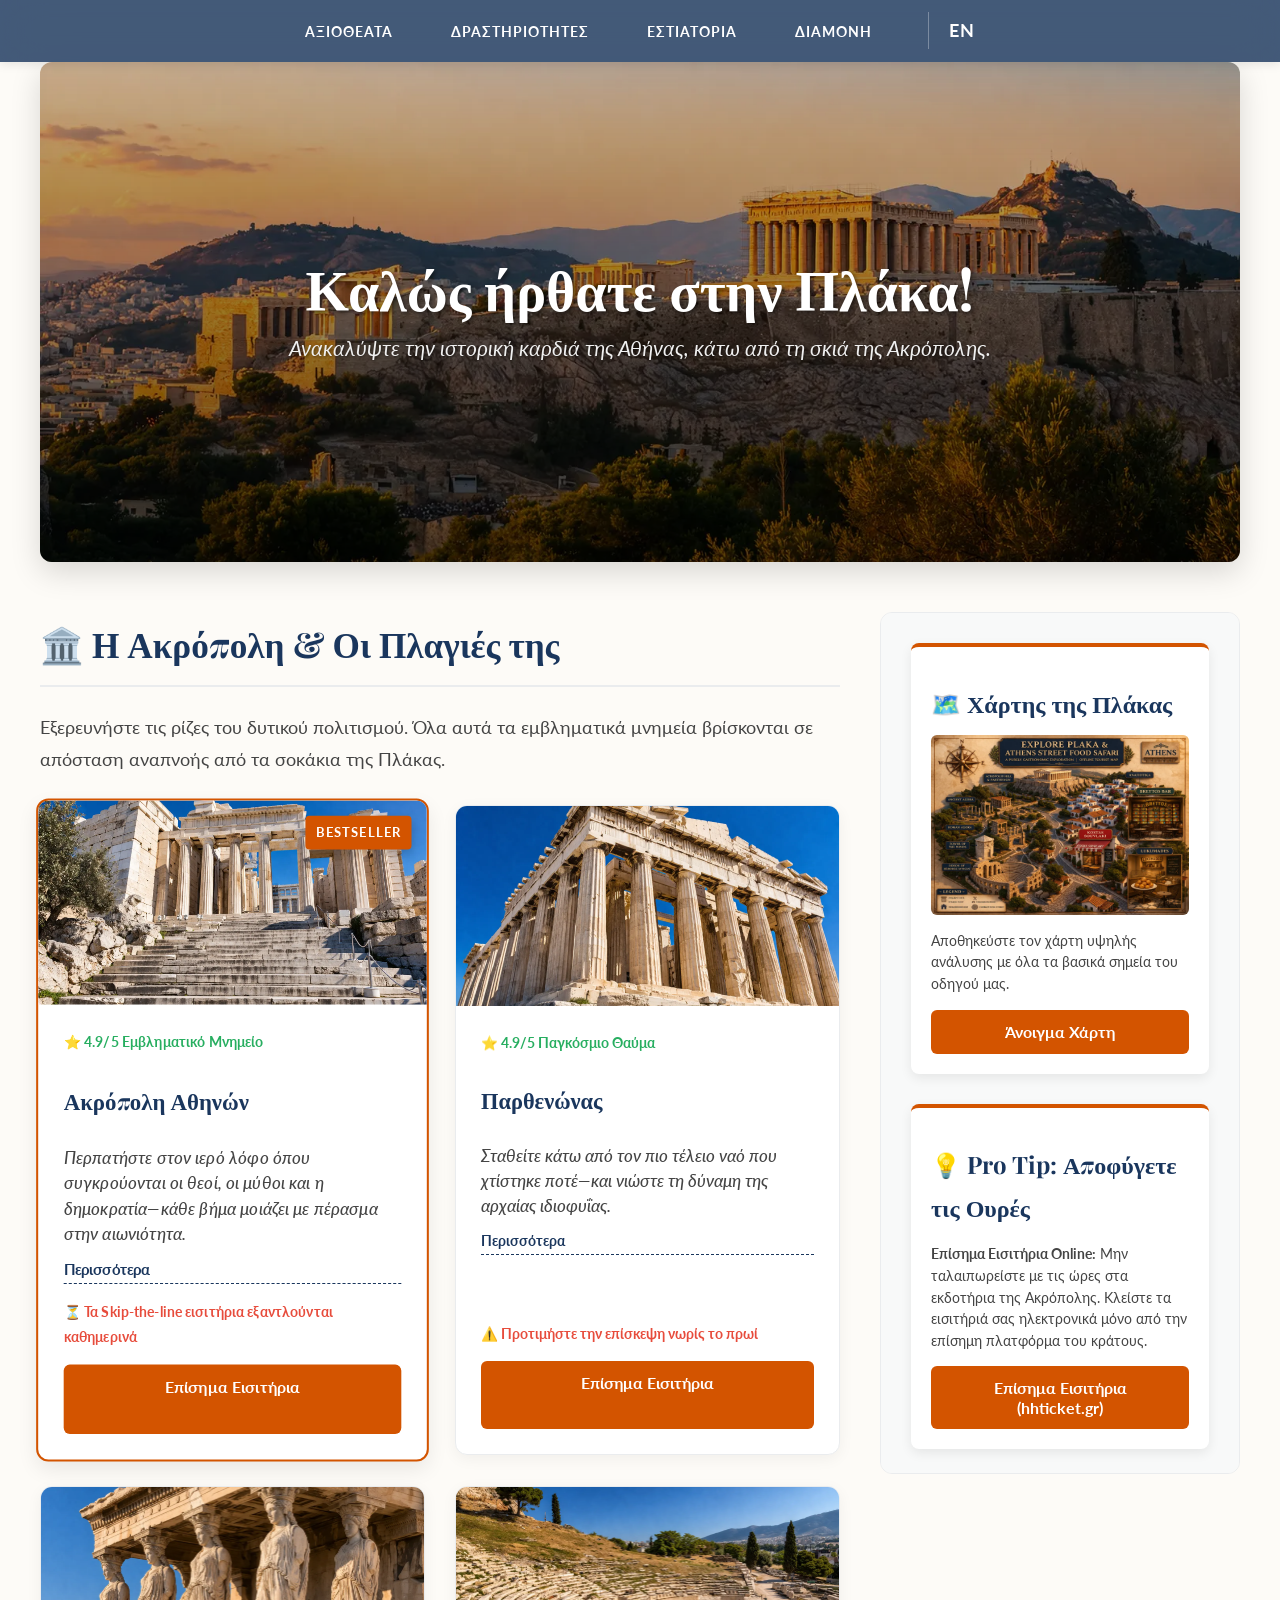
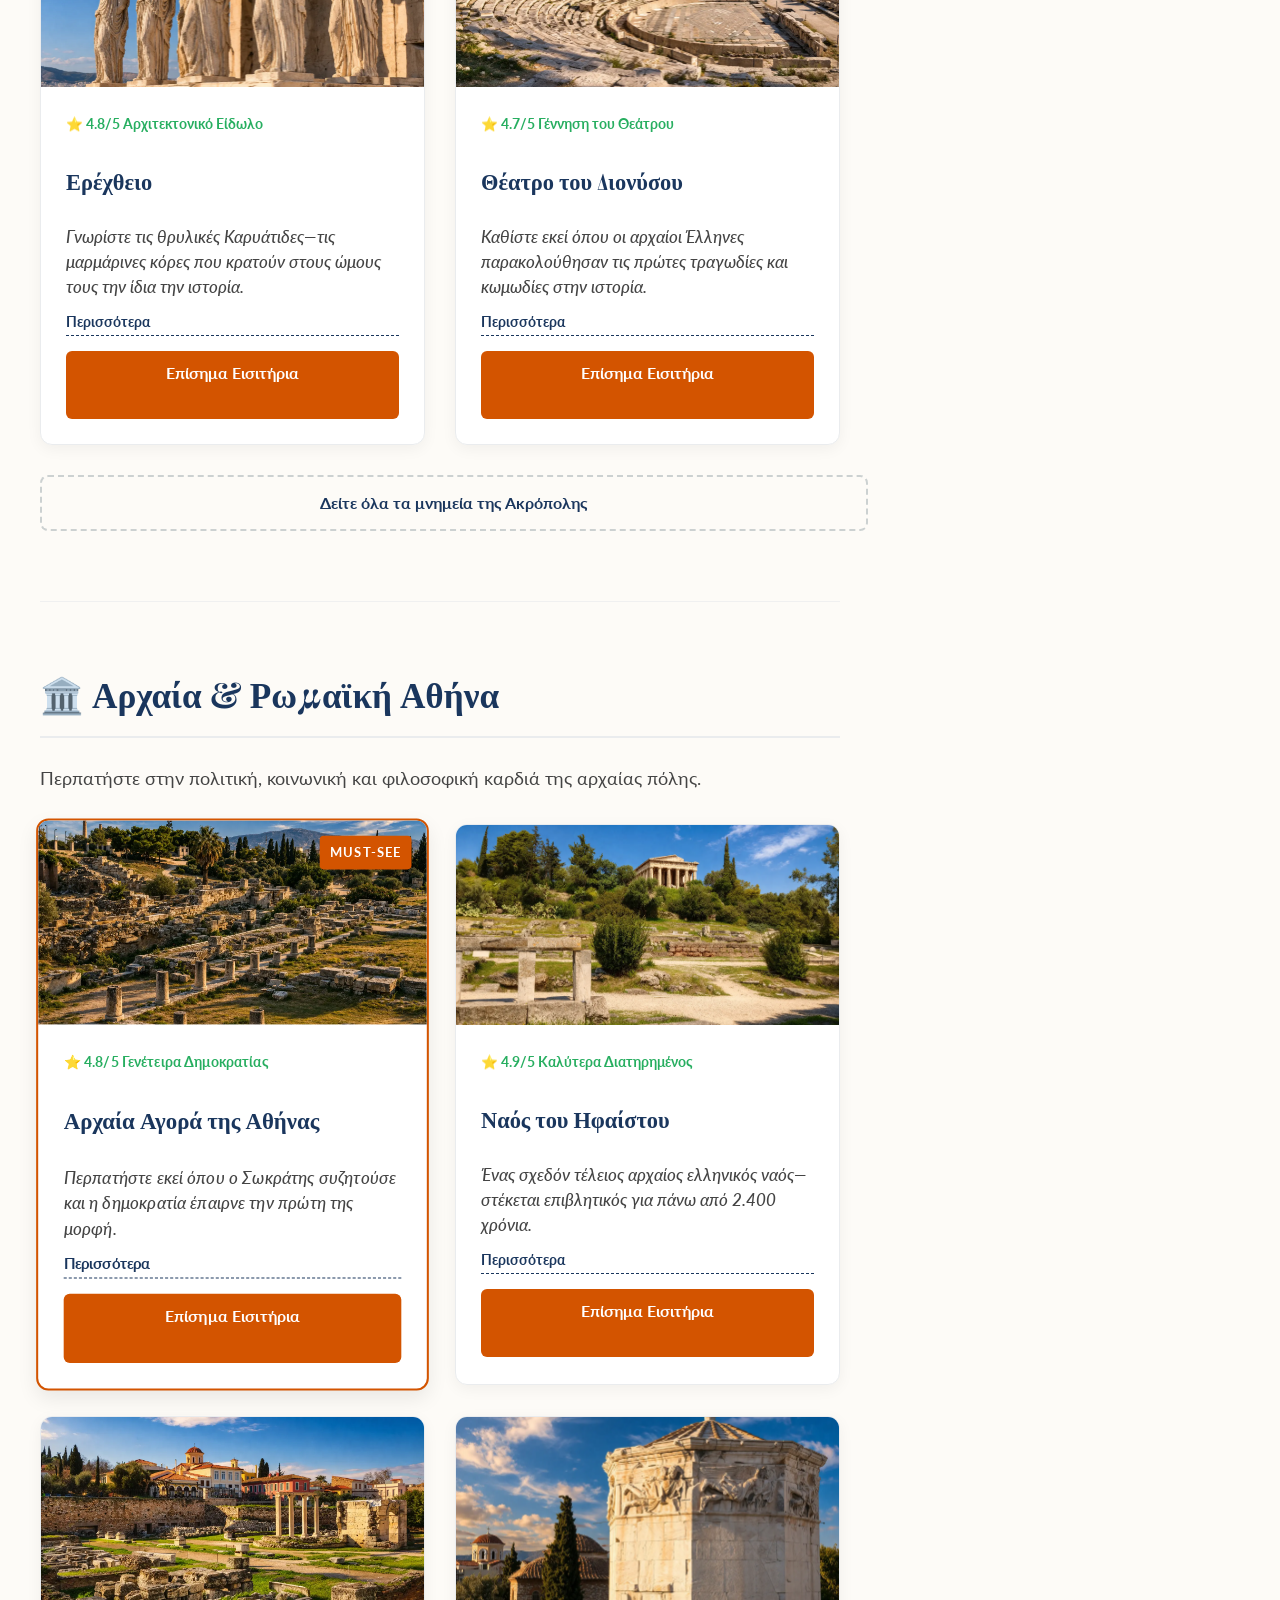
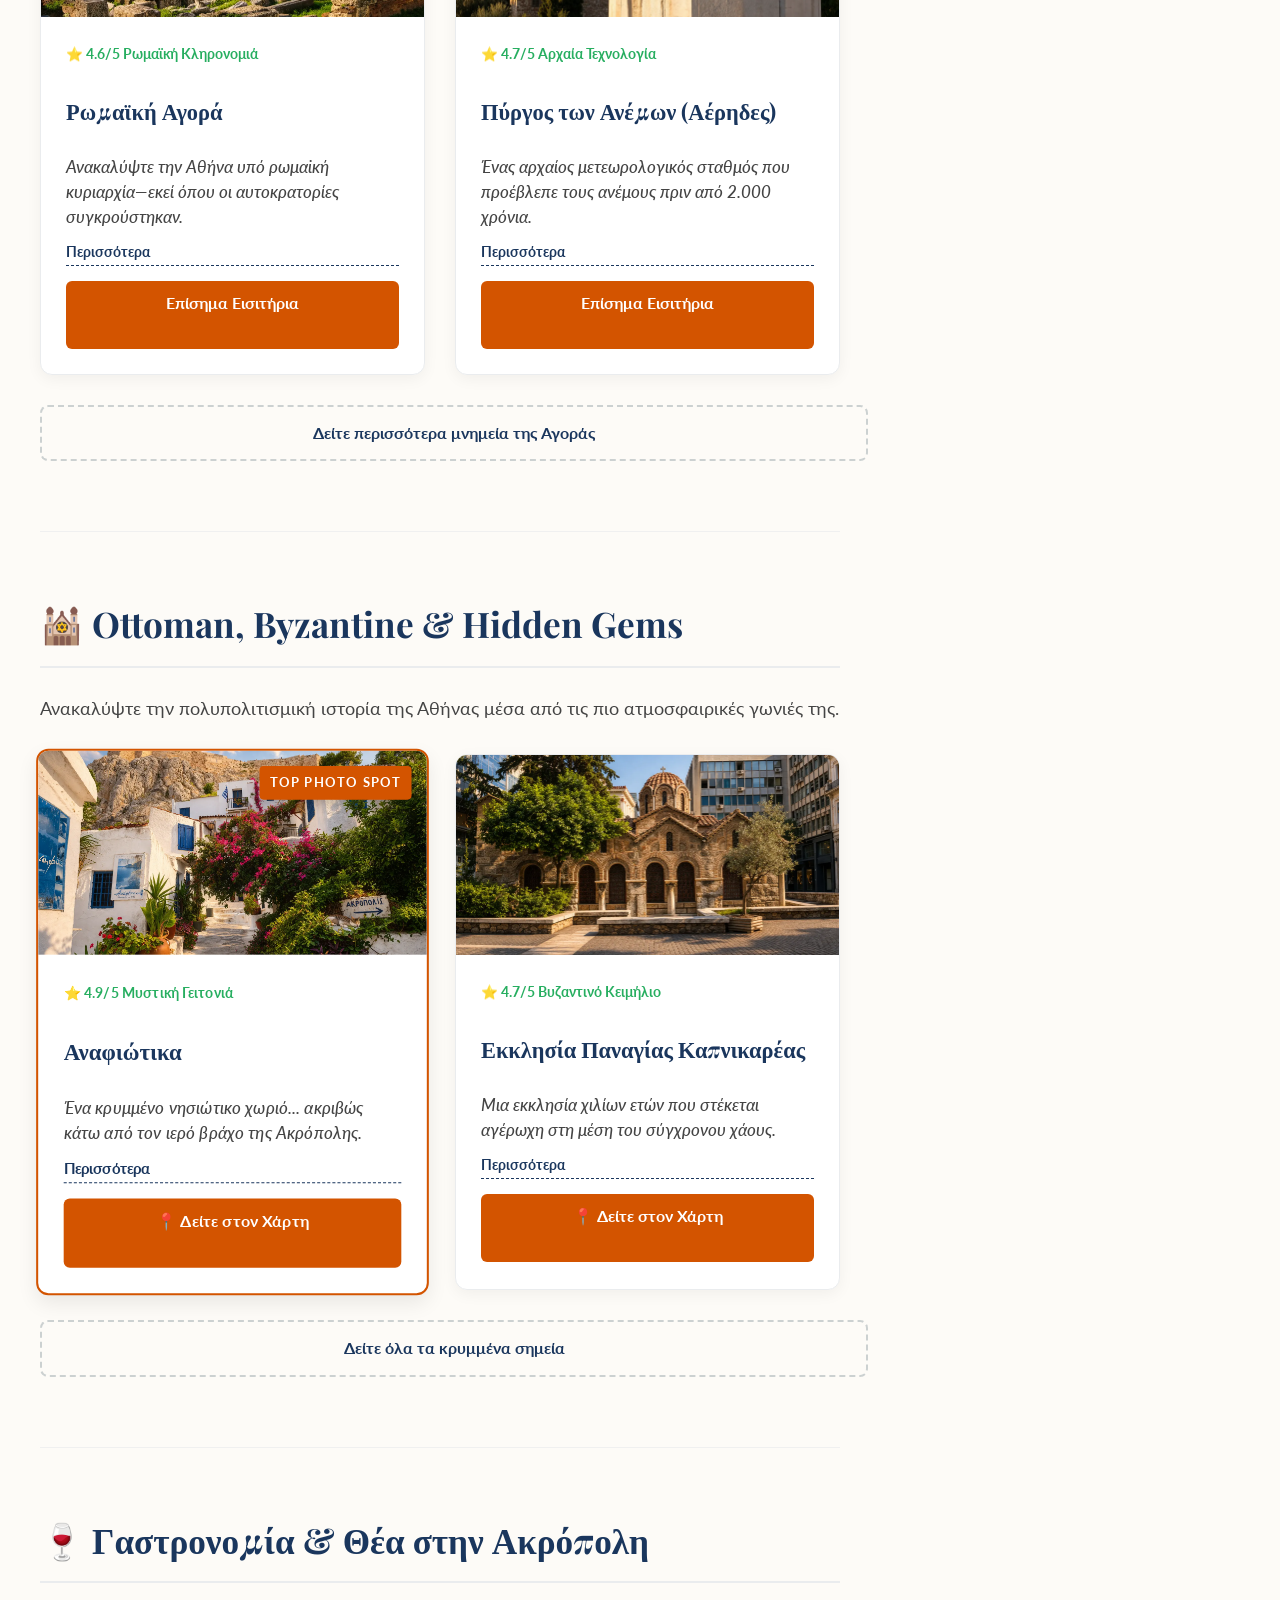
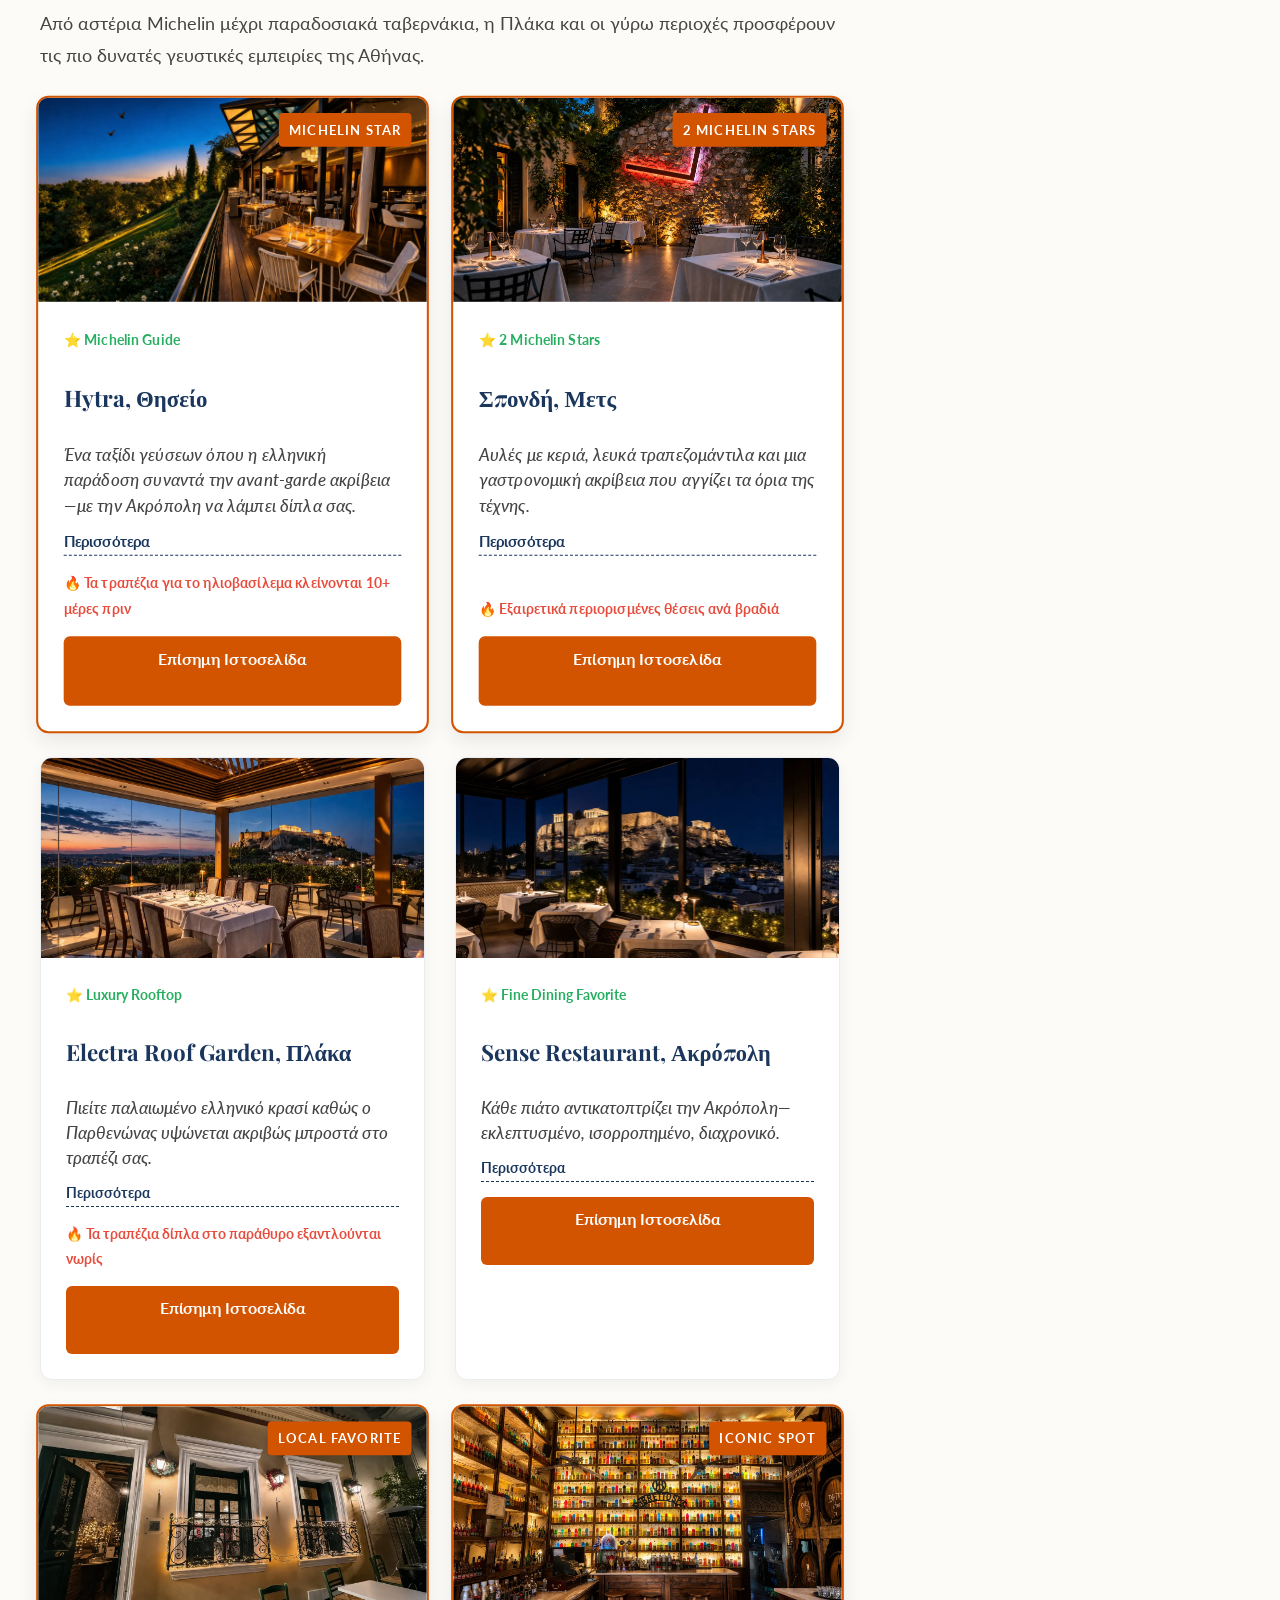
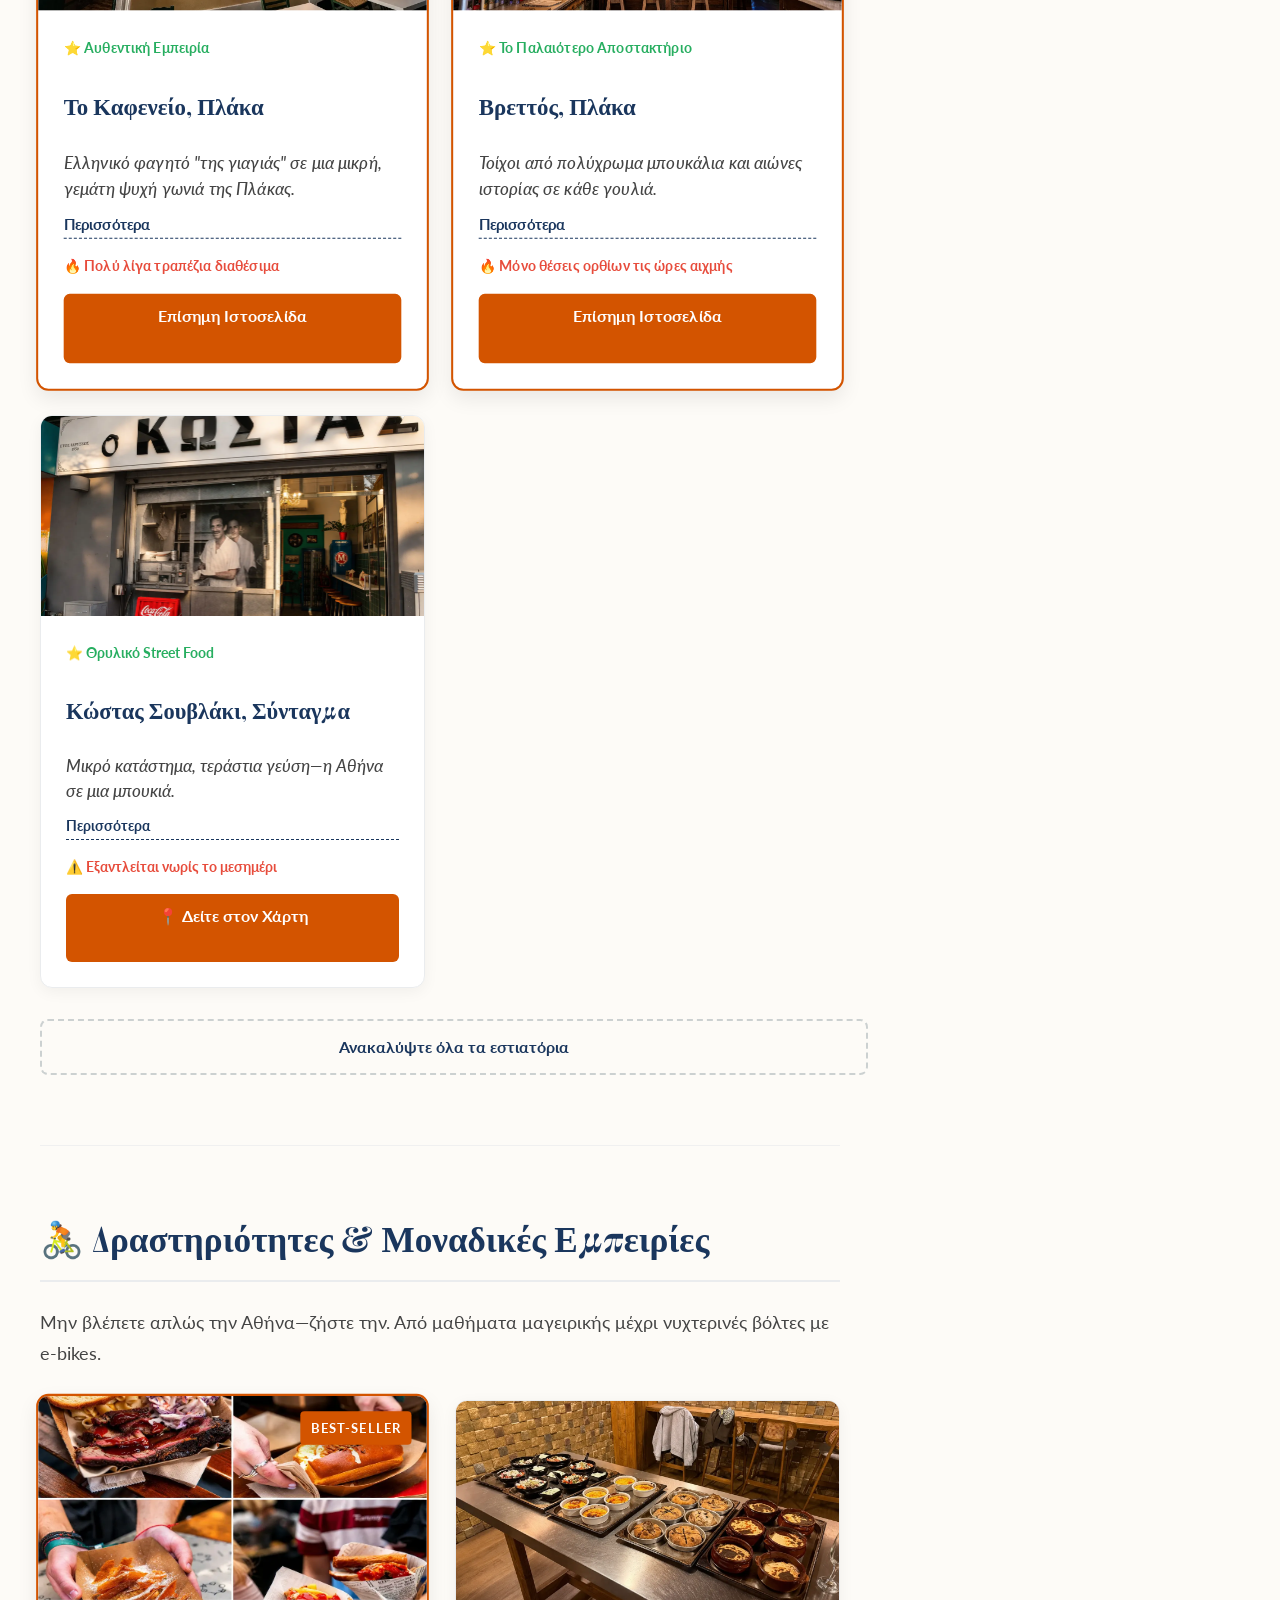
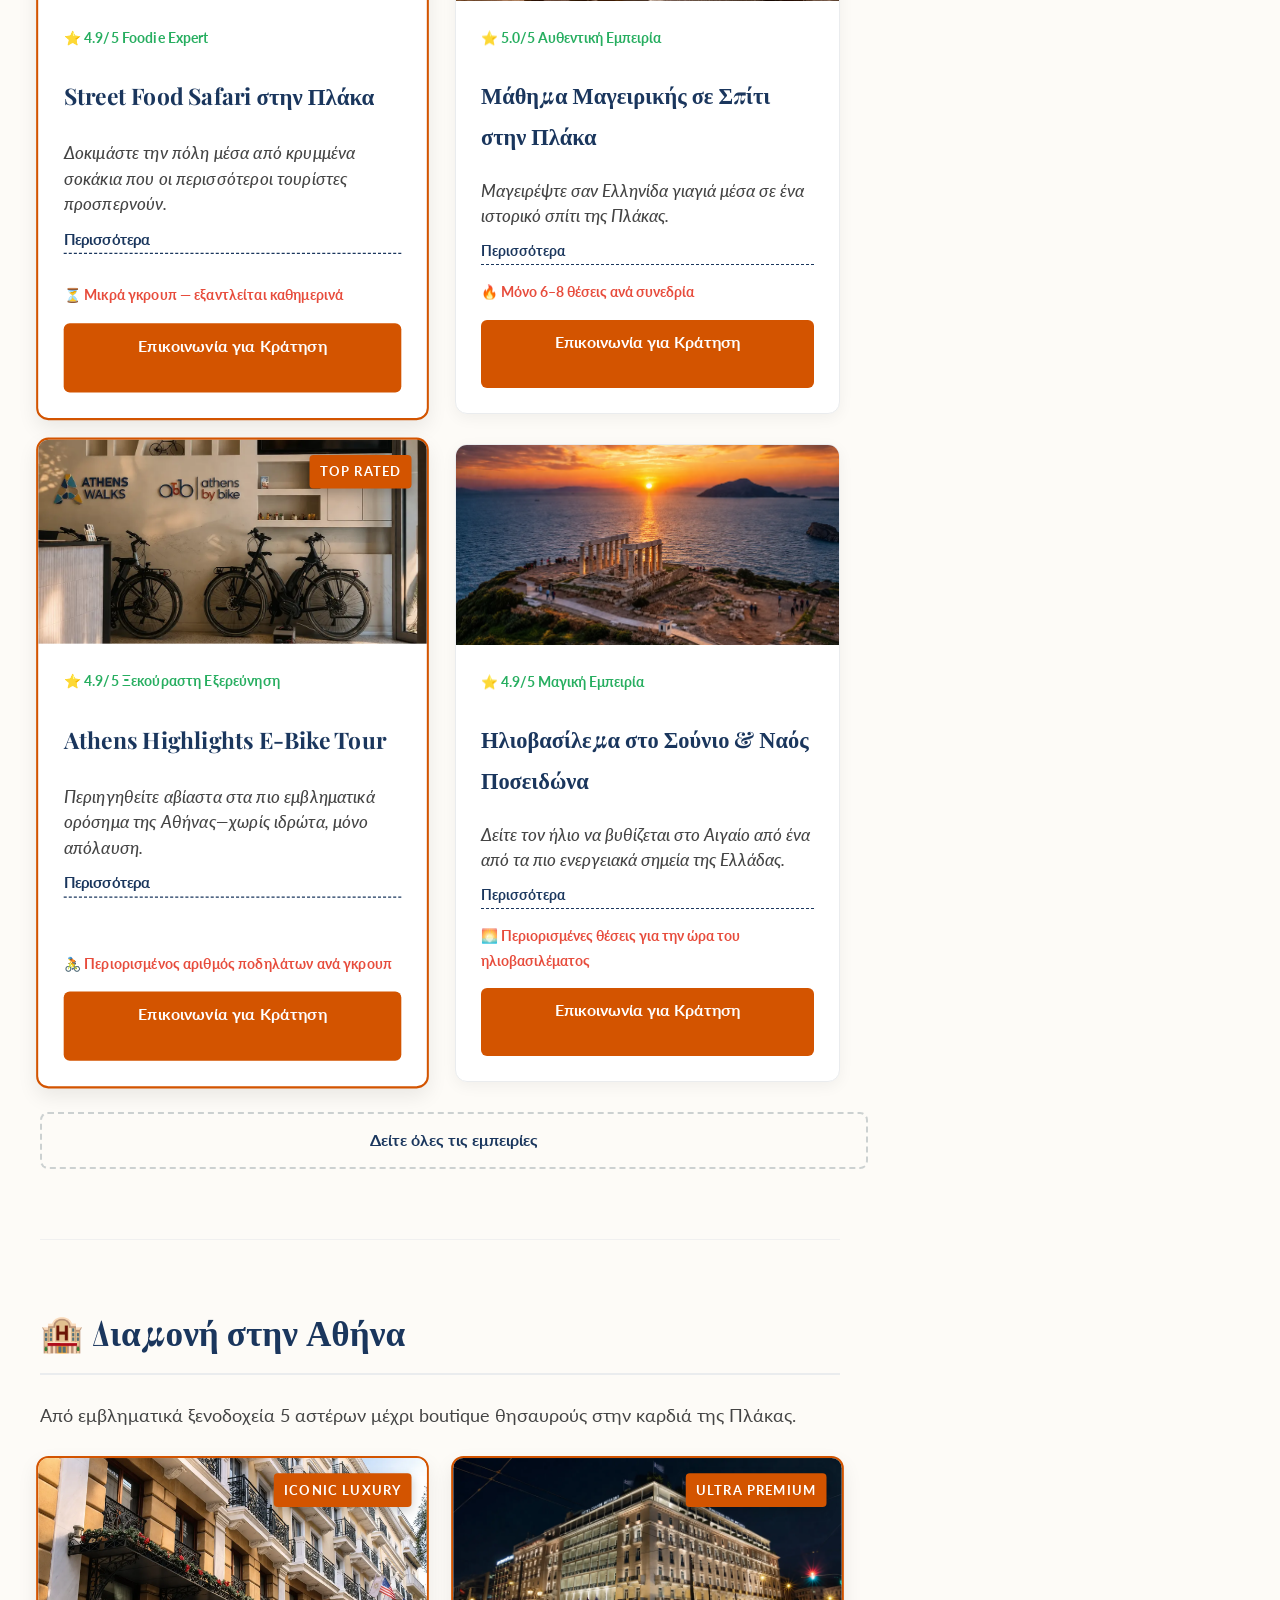
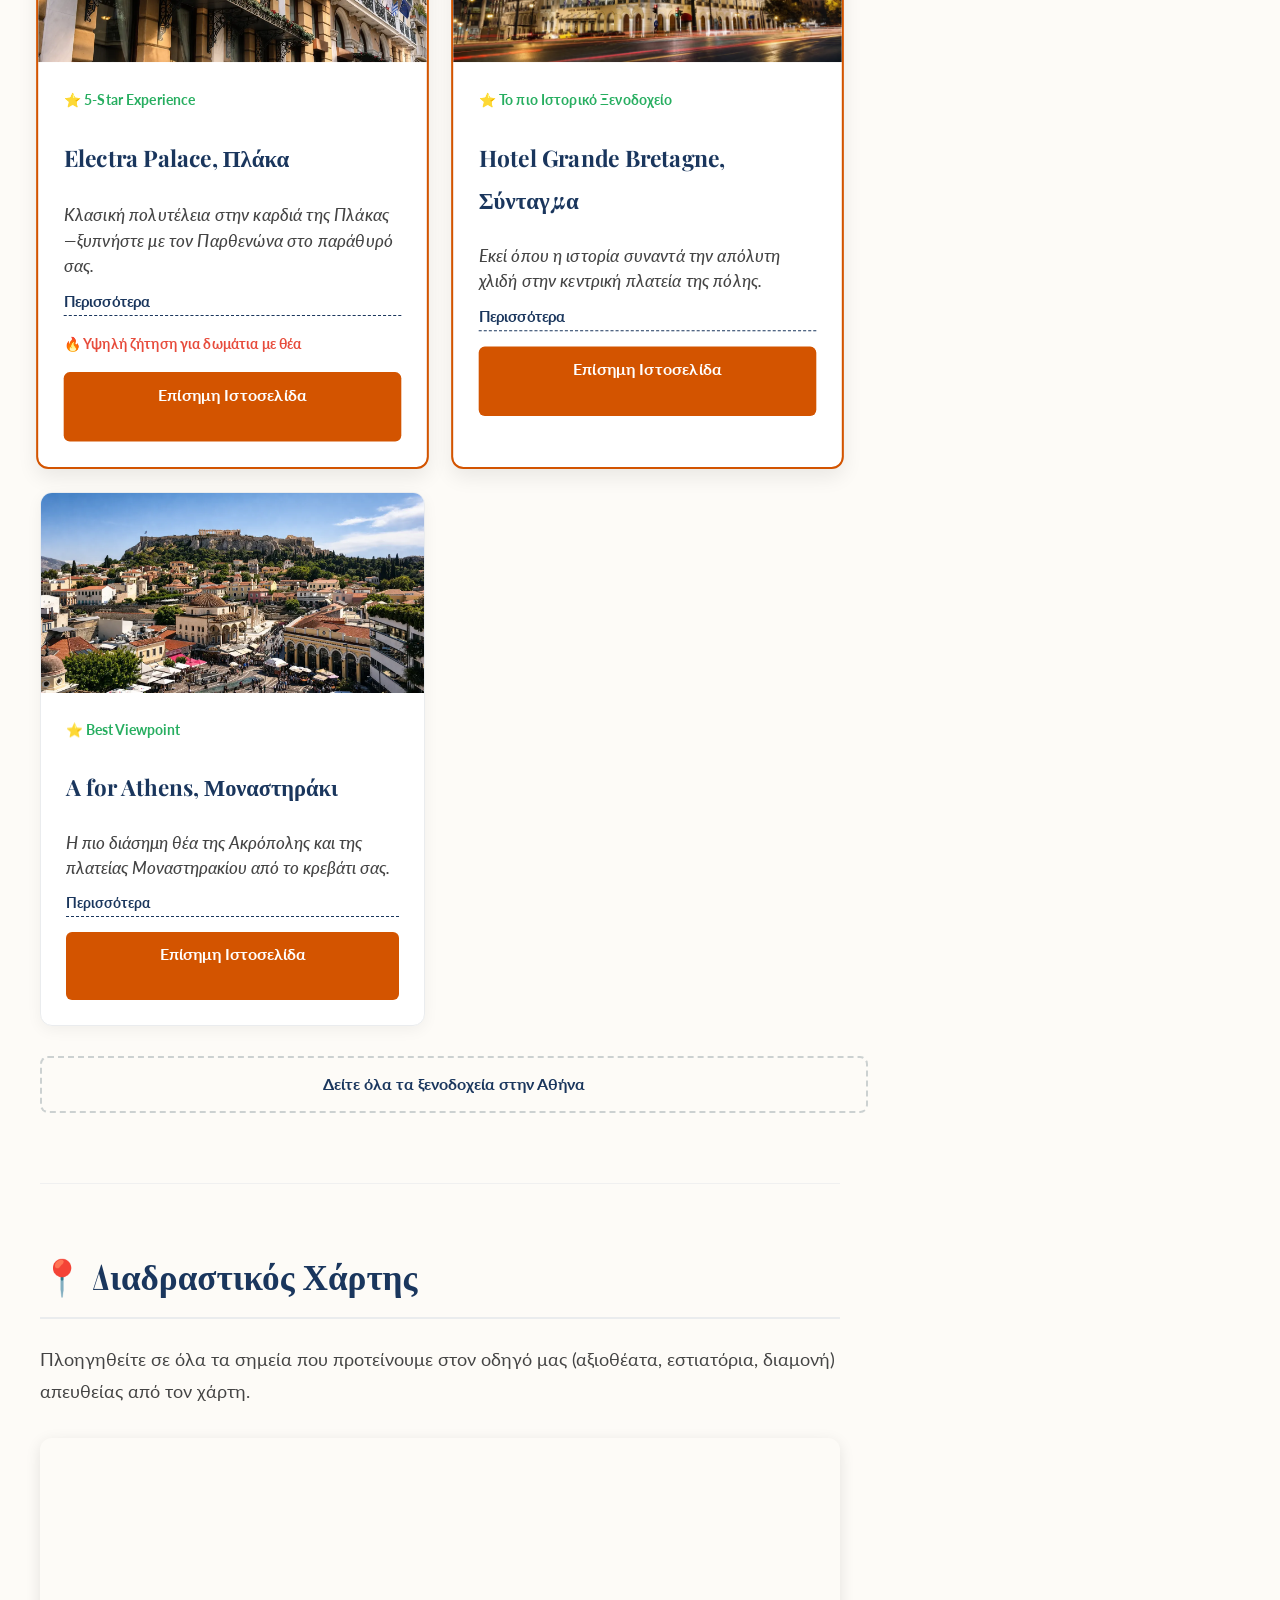
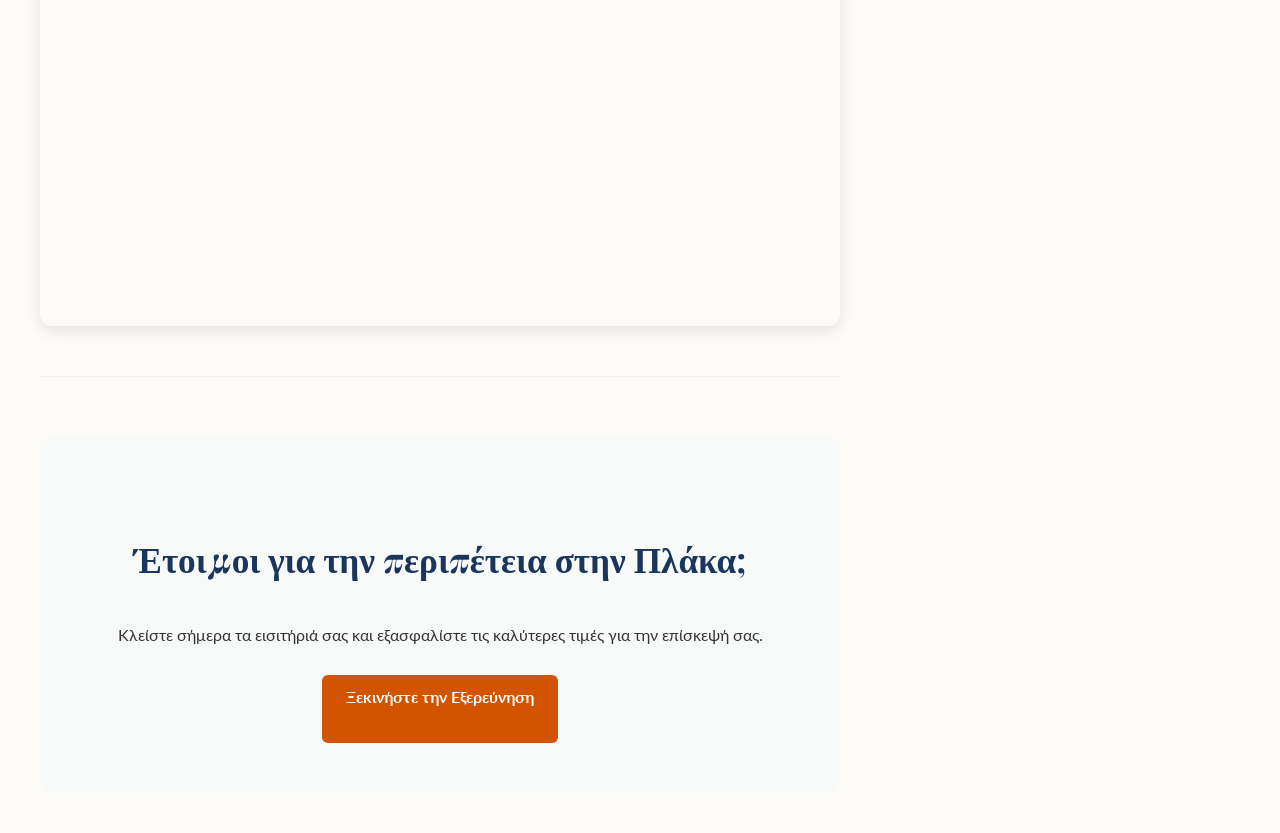
==== index-el.html @ f7396efa "Add files via upload" ====
<!DOCTYPE html>
<html lang="el">
<head>
    <meta charset="UTF-8">
    <meta name="viewport" content="width=device-width, initial-scale=1.0">

    <link rel="preconnect" href="https://fonts.googleapis.com">
    <link rel="preconnect" href="https://fonts.gstatic.com" crossorigin>

    <title>Οδηγός Πλάκας Αθήνας | Ο Απόλυτος Insider Οδηγός</title>
    <meta name="description" content="Ο premium οδηγός σας για την Πλάκα Αθήνας. Ανακαλύψτε τα καλύτερα εστιατόρια, ξενοδοχεία και κρυμμένα διαμάντια στην πιο ιστορική γειτονιά.">
    <link rel="canonical" href="https://plakaathens.github.io/index-el.html">

    <link rel="alternate" hreflang="x-default" href="https://plakaathens.github.io/index.html">
    <link rel="alternate" hreflang="en"        href="https://plakaathens.github.io/index.html">
    <link rel="alternate" hreflang="el"        href="https://plakaathens.github.io/index-el.html">

    <meta property="og:type"        content="website">
    <meta property="og:url"         content="https://plakaathens.github.io/index-el.html">
    <meta property="og:title"       content="Οδηγός Πλάκας Αθήνας | Ο Απόλυτος Insider Οδηγός">
    <meta property="og:description" content="Ο premium οδηγός σας για την Πλάκα Αθήνας. Ανακαλύψτε τα καλύτερα εστιατόρια, ξενοδοχεία και κρυμμένα διαμάντια.">
    <meta property="og:image"       content="https://plakaathens.github.io/images/plaka-athens-panoramic-view.webp">
    <meta property="og:locale"      content="el_GR">
    <meta property="og:locale:alternate" content="en_US">

    <meta name="twitter:card"        content="summary_large_image">
    <meta name="twitter:title"       content="Οδηγός Πλάκας Αθήνας | Ο Απόλυτος Insider Οδηγός">
    <meta name="twitter:description" content="Ο premium οδηγός σας για την Πλάκα Αθήνας.">
    <meta name="twitter:image"       content="https://plakaathens.github.io/images/plaka-athens-panoramic-view.webp">

    <meta name="theme-color" content="#1A365D">
    <link rel="icon" href="/favicon.ico" sizes="any">
    <link rel="icon" href="/favicon.svg" type="image/svg+xml">
    <link rel="apple-touch-icon" href="/apple-touch-icon.png">

    <link href="https://fonts.googleapis.com/css2?family=Lato:wght@400;700&family=Playfair+Display:ital,wght@0,600;1,600&display=swap" rel="stylesheet">
    <link rel="stylesheet" href="style.css">
</head>
<body>

    <a href="#main-content" class="skip-link">Μετάβαση στο κυρίως περιεχόμενο</a>

    <header>
        <nav class="main-nav" aria-label="Κύρια πλοήγηση">
            <ul>
                <li><a href="#attractions">Αξιοθέατα</a></li>
                <li><a href="#tours">Δραστηριότητες</a></li>
                <li><a href="#restaurants">Εστιατόρια</a></li>
                <li><a href="#accommodation">Διαμονή</a></li>
                <li><a href="index.html" class="lang-switch" lang="en" hreflang="en">EN</a></li>
            </ul>
        </nav>
    </header>

    <div class="page-wrapper">
        <section class="hero-section" aria-label="Hero introduction">
            <img class="hero-image" src="images/plaka-athens-panoramic-view.webp" alt="Πανοραμική άποψη της Πλάκας με την Ακρόπολη στο βάθος" fetchpriority="high" width="1200" height="500">
            <div class="hero-content">
                <h1>Καλώς ήρθατε στην Πλάκα!</h1>
                <p class="hero-subtitle">Ανακαλύψτε την ιστορική καρδιά της Αθήνας, κάτω από τη σκιά της Ακρόπολης.</p>
            </div>
        </section>

        <div class="columns-container">
            <main id="main-content" class="main-content" role="main">
                
                <section class="content-section" id="attractions">
                    <h2>🏛️ Η Ακρόπολη & Οι Πλαγιές της</h2>
                    <p class="intro-text">Εξερευνήστε τις ρίζες του δυτικού πολιτισμού. Όλα αυτά τα εμβληματικά μνημεία βρίσκονται σε απόσταση αναπνοής από τα σοκάκια της Πλάκας.</p>
                    
                    <input type="checkbox" id="show-more-acropolis" class="show-more-cards-toggle">
                    <div class="cards-grid">
                        
                        <div class="card featured">
                            <span class="featured-badge">Bestseller</span>
                            <img class="card-img" src="images/acropolis-hill-athens.webp" alt="Ακρόπολη Αθηνών" loading="lazy" width="600" height="200">
                            <div class="card-content">
                                <span class="trust-badge">⭐ 4.9/5 Εμβληματικό Μνημείο</span>
                                <h3>Ακρόπολη Αθηνών</h3>
                                <p class="hook-text">Περπατήστε στον ιερό λόφο όπου συγκρούονται οι θεοί, οι μύθοι και η δημοκρατία—κάθε βήμα μοιάζει με πέρασμα στην αιωνιότητα.</p>
                                
                                <input type="checkbox" id="read-ancient-1" class="read-more-toggle">
                                <label for="read-ancient-1" class="read-more-label" data-more=" Περισσότερα" data-less=" Λιγότερα"><span class="sr-only">Ακρόπολη Αθηνών: </span></label>
                                <div class="read-more-content">
                                    <p class="details-text">Η Ακρόπολη δεν είναι απλώς ένας χώρος—είναι η παλλόμενη καρδιά της αρχαίας Ελλάδας. Με στέμμα τον Παρθενώνα, αυτό το μνημείο της UNESCO προσφέρει εκπληκτική πανοραμική θέα. Μια ξενάγηση ξεκλειδώνει τον συμβολισμό και τη δύναμη που κρύβεται σε κάθε πέτρα.</p>
                                </div>
                                <p class="scarcity-text">⏳ Τα Skip-the-line εισιτήρια εξαντλούνται καθημερινά</p>
                                <a href="https://hhticket.gr/" target="_blank" rel="noopener noreferrer" class="cta-button">Επίσημα Εισιτήρια</a>
                            </div>
                        </div>

                        <div class="card">
                            <img class="card-img" src="images/parthenon-temple-athens.webp" alt="Παρθενώνας" loading="lazy" width="600" height="200">
                            <div class="card-content">
                                <span class="trust-badge">⭐ 4.9/5 Παγκόσμιο Θαύμα</span>
                                <h3>Παρθενώνας</h3>
                                <p class="hook-text">Σταθείτε κάτω από τον πιο τέλειο ναό που χτίστηκε ποτέ—και νιώστε τη δύναμη της αρχαίας ιδιοφυΐας.</p>
                                
                                <input type="checkbox" id="read-ancient-2" class="read-more-toggle">
                                <label for="read-ancient-2" class="read-more-label" data-more=" Περισσότερα" data-less=" Λιγότερα"><span class="sr-only">Παρθενώνας: </span></label>
                                <div class="read-more-content">
                                    <p class="details-text">Αφιερωμένος στην Αθηνά, ο Παρθενώνας αντιπροσωπεύει την κορύφωση της κλασικής αρχιτεκτονικής. Οι μαθηματικές του ακρίβειες εκπλήσσουν ακόμα τους μηχανικούς. Από κοντά, η κλίμακα και η λεπτομέρεια του μαρμάρου είναι συγκλονιστικές.</p>
                                </div>
                                <p class="scarcity-text">⚠️ Προτιμήστε την επίσκεψη νωρίς το πρωί</p>
                                <a href="https://hhticket.gr/" target="_blank" rel="noopener noreferrer" class="cta-button">Επίσημα Εισιτήρια</a>
                            </div>
                        </div>

                        <div class="card">
                            <img class="card-img" src="images/erechtheion-caryatids-acropolis.webp" alt="Ερέχθειο" loading="lazy" width="600" height="200">
                            <div class="card-content">
                                <span class="trust-badge">⭐ 4.8/5 Αρχιτεκτονικό Είδωλο</span>
                                <h3>Ερέχθειο</h3>
                                <p class="hook-text">Γνωρίστε τις θρυλικές Καρυάτιδες—τις μαρμάρινες κόρες που κρατούν στους ώμους τους την ίδια την ιστορία.</p>
                                
                                <input type="checkbox" id="read-ancient-3" class="read-more-toggle">
                                <label for="read-ancient-3" class="read-more-label" data-more=" Περισσότερα" data-less=" Λιγότερα"><span class="sr-only">Ερέχθειο: </span></label>
                                <div class="read-more-content">
                                    <p class="details-text">Αυτό το ασύμμετρο αριστούργημα σηματοδοτεί τα ιερά σημεία της μυθικής αντιπαλότητας Αθηνάς και Ποσειδώνα. Η Πρόστασις των Κορών είναι το στολίδι του—χάρη και τέχνη που υπηρετούν ως κίονες.</p>
                                </div>
                                <a href="https://hhticket.gr/" target="_blank" rel="noopener noreferrer" class="cta-button">Επίσημα Εισιτήρια</a>
                            </div>
                        </div>

                        <div class="card">
                            <img class="card-img" src="images/theatre-of-dionysus-athens.webp" alt="Θέατρο Διονύσου" loading="lazy" width="600" height="200">
                            <div class="card-content">
                                <span class="trust-badge">⭐ 4.7/5 Γέννηση του Θεάτρου</span>
                                <h3>Θέατρο του Διονύσου</h3>
                                <p class="hook-text">Καθίστε εκεί όπου οι αρχαίοι Έλληνες παρακολούθησαν τις πρώτες τραγωδίες και κωμωδίες στην ιστορία.</p>
                                
                                <input type="checkbox" id="read-ancient-4" class="read-more-toggle">
                                <label for="read-ancient-4" class="read-more-label" data-more=" Περισσότερα" data-less=" Λιγότερα"><span class="sr-only">Θέατρο του Διονύσου: </span></label>
                                <div class="read-more-content">
                                    <p class="details-text">Αυτό είναι το αρχαιότερο θέατρο στον κόσμο. Εδώ έκαναν πρεμιέρα οι Σοφοκλής και Ευριπίδης. Φανταστείτε 17.000 θεατές κάτω από τον ανοιχτό ουρανό να συνδέονται με τις απαρχές της αφήγησης.</p>
                                </div>
                                <a href="https://hhticket.gr/" target="_blank" rel="noopener noreferrer" class="cta-button">Επίσημα Εισιτήρια</a>
                            </div>
                        </div>

                        <div class="card extra-card">
                            <img class="card-img" src="images/odeon-of-herodes-atticus.webp" alt="Ωδείο Ηρώδου Αττικού" loading="lazy" width="600" height="200">
                            <div class="card-content">
                                <span class="trust-badge">⭐ 4.9/5 Ζωντανή Grandeur</span>
                                <h3>Ωδείο Ηρώδου Αττικού</h3>
                                <p class="hook-text">Ένα θέατρο 2.000 ετών που ακόμα φιλοξενεί συναυλίες κάτω από τα αστέρια.</p>
                                
                                <input type="checkbox" id="read-ancient-5" class="read-more-toggle">
                                <label for="read-ancient-5" class="read-more-label" data-more=" Περισσότερα" data-less=" Λιγότερα"><span class="sr-only">Ωδείο Ηρώδου Αττικού: </span></label>
                                <div class="read-more-content">
                                    <p class="details-text">Χτισμένο στους Ρωμαϊκούς χρόνους, αυτό το αμφιθέατρο παραμένει ενεργό. Η ακουστική του είναι τόσο τέλεια που ακόμα και οι ψίθυροι ακούγονται. Μια επίσκεψη κατά τη διάρκεια παράστασης είναι αξέχαστη.</p>
                                </div>
                                <p class="scarcity-text">🎟️ Τα εισιτήρια του Φεστιβάλ εξαντλούνται μήνες πριν</p>
                                <a href="https://aefestival.gr/" target="_blank" rel="noopener noreferrer" class="cta-button">Δείτε Εκδηλώσεις</a>
                            </div>
                        </div>

                        <div class="card extra-card">
                            <img class="card-img" src="images/temple-of-athena-nike.webp" alt="Ναός Αθηνάς Νίκης" loading="lazy" width="600" height="200">
                            <div class="card-content">
                                <span class="trust-badge">⭐ 4.7/5 Κρυμμένο Διαμάντι</span>
                                <h3>Ναός Αθηνάς Νίκης</h3>
                                <p class="hook-text">Μικρό σε μέγεθος—τεράστιο στον συμβολισμό της νίκης και της δύναμης.</p>
                                
                                <input type="checkbox" id="read-ancient-6" class="read-more-toggle">
                                <label for="read-ancient-6" class="read-more-label" data-more=" Περισσότερα" data-less=" Λιγότερα"><span class="sr-only">Ναός Αθηνάς Νίκης: </span></label>
                                <div class="read-more-content">
                                    <p class="details-text">Σκαρφαλωμένος στην είσοδο της Ακρόπολης, ο ναός γιορτάζει την Αθηνά ως θεά της νίκης. Παρά το μέγεθός του, προσφέρει απίστευτη θέα προς τον Σαρωνικό.</p>
                                </div>
                                <a href="https://hhticket.gr/" target="_blank" rel="noopener noreferrer" class="cta-button">Επίσημα Εισιτήρια</a>
                            </div>
                        </div>

                    </div> <label for="show-more-acropolis" class="show-more-btn" role="button">Δείτε όλα τα μνημεία της Ακρόπολης</label>
                </section>

                <section class="content-section" id="ancient-agora">
                    <h2>🏛️ Αρχαία & Ρωμαϊκή Αθήνα</h2>
                    <p class="intro-text">Περπατήστε στην πολιτική, κοινωνική και φιλοσοφική καρδιά της αρχαίας πόλης.</p>

                    <input type="checkbox" id="show-more-agora" class="show-more-cards-toggle">
                    <div class="cards-grid">

                        <div class="card featured">
                            <span class="featured-badge">Must-See</span>
                            <img class="card-img" src="images/ancient-agora-athens.webp" alt="Αρχαία Αγορά" loading="lazy" width="600" height="200">
                            <div class="card-content">
                                <span class="trust-badge">⭐ 4.8/5 Γενέτειρα Δημοκρατίας</span>
                                <h3>Αρχαία Αγορά της Αθήνας</h3>
                                <p class="hook-text">Περπατήστε εκεί όπου ο Σωκράτης συζητούσε και η δημοκρατία έπαιρνε την πρώτη της μορφή.</p>
                                
                                <input type="checkbox" id="read-ancient-7" class="read-more-toggle">
                                <label for="read-ancient-7" class="read-more-label" data-more=" Περισσότερα" data-less=" Λιγότερα"><span class="sr-only">Αρχαία Αγορά της Αθήνας: </span></label>
                                <div class="read-more-content">
                                    <p class="details-text">Αυτός ήταν ο κύριος τόπος συγκέντρωσης—εκεί όπου η πολιτική συναντούσε την καθημερινή ζωή. Εξερευνήστε ερείπια ναών, στοών και δημόσιων κτιρίων που διαμόρφωσαν τον κόσμο.</p>
                                </div>
                                <a href="https://hhticket.gr/" target="_blank" rel="noopener noreferrer" class="cta-button">Επίσημα Εισιτήρια</a>
                            </div>
                        </div>

                        <div class="card">
                            <img class="card-img" src="images/temple-of-hephaestus-agora.webp" alt="Ναός Ηφαίστου" loading="lazy" width="600" height="200">
                            <div class="card-content">
                                <span class="trust-badge">⭐ 4.9/5 Καλύτερα Διατηρημένος</span>
                                <h3>Ναός του Ηφαίστου</h3>
                                <p class="hook-text">Ένας σχεδόν τέλειος αρχαίος ελληνικός ναός—στέκεται επιβλητικός για πάνω από 2.400 χρόνια.</p>
                                
                                <input type="checkbox" id="read-ancient-8" class="read-more-toggle">
                                <label for="read-ancient-8" class="read-more-label" data-more=" Περισσότερα" data-less=" Λιγότερα"><span class="sr-only">Ναός του Ηφαίστου: </span></label>
                                <div class="read-more-content">
                                    <p class="details-text">Αφιερωμένος στον θεό της χειροτεχνίας, αυτός ο δωρικός ναός είναι από τους καλύτερα σωζόμενους στην Ελλάδα. Περιτριγυρισμένος από πράσινο, μοιάζει σχεδόν ανέγγιχτος από τον χρόνο.</p>
                                </div>
                                <a href="https://hhticket.gr/" target="_blank" rel="noopener noreferrer" class="cta-button">Επίσημα Εισιτήρια</a>
                            </div>
                        </div>

                        <div class="card">
                            <img class="card-img" src="images/roman-agora-athens.webp" alt="Ρωμαϊκή Αγορά" loading="lazy" width="600" height="200">
                            <div class="card-content">
                                <span class="trust-badge">⭐ 4.6/5 Ρωμαϊκή Κληρονομιά</span>
                                <h3>Ρωμαϊκή Αγορά</h3>
                                <p class="hook-text">Ανακαλύψτε την Αθήνα υπό ρωμαϊκή κυριαρχία—εκεί όπου οι αυτοκρατορίες συγκρούστηκαν.</p>
                                
                                <input type="checkbox" id="read-ancient-9" class="read-more-toggle">
                                <label for="read-ancient-9" class="read-more-label" data-more=" Περισσότερα" data-less=" Λιγότερα"><span class="sr-only">Ρωμαϊκή Αγορά: </span></label>
                                <div class="read-more-content">
                                    <p class="details-text">Χτισμένη κατά τη ρωμαϊκή κατοχή, αυτή η αγορά αντικατέστησε την ελληνική. Οι ανασκαφές και τα ερείπια αποκαλύπτουν μια διαφορετική πλευρά της εξέλιξης της Αθήνας.</p>
                                </div>
                                <a href="https://hhticket.gr/" target="_blank" rel="noopener noreferrer" class="cta-button">Επίσημα Εισιτήρια</a>
                            </div>
                        </div>

                        <div class="card">
                            <img class="card-img" src="images/tower-of-the-winds-plaka.webp" alt="Πύργος των Ανέμων" loading="lazy" width="600" height="200">
                            <div class="card-content">
                                <span class="trust-badge">⭐ 4.7/5 Αρχαία Τεχνολογία</span>
                                <h3>Πύργος των Ανέμων (Αέρηδες)</h3>
                                <p class="hook-text">Ένας αρχαίος μετεωρολογικός σταθμός που προέβλεπε τους ανέμους πριν από 2.000 χρόνια.</p>
                                
                                <input type="checkbox" id="read-ancient-10" class="read-more-toggle">
                                <label for="read-ancient-10" class="read-more-label" data-more=" Περισσότερα" data-less=" Λιγότερα"><span class="sr-only">Πύργος των Ανέμων: </span></label>
                                <div class="read-more-content">
                                    <p class="details-text">Αυτός ο οκταγωνικός μαρμάρινος πύργος λειτουργούσε ως ρολόι, πυξίδα και ανεμοδείκτης. Κάθε πλευρά αντιπροσωπεύει έναν θεό των ανέμων.</p>
                                </div>
                                <a href="https://hhticket.gr/" target="_blank" rel="noopener noreferrer" class="cta-button">Επίσημα Εισιτήρια</a>
                            </div>
                        </div>

                        <div class="card extra-card">
                            <img class="card-img" src="images/hadrians-library-monastiraki.webp" alt="Βιβλιοθήκη Αδριανού" loading="lazy" width="600" height="200">
                            <div class="card-content">
                                <span class="trust-badge">⭐ 4.6/5 Αυτοκρατορική Αθήνα</span>
                                <h3>Βιβλιοθήκη του Αδριανού</h3>
                                <p class="hook-text">Το δώρο ενός Ρωμαίου αυτοκράτορα στην Αθήνα—γνώση, δύναμη και κύρος.</p>
                                
                                <input type="checkbox" id="read-ancient-11" class="read-more-toggle">
                                <label for="read-ancient-11" class="read-more-label" data-more=" Περισσότερα" data-less=" Λιγότερα"><span class="sr-only">Βιβλιοθήκη του Αδριανού: </span></label>
                                <div class="read-more-content">
                                    <p class="details-text">Χτισμένο από τον Αυτοκράτορα Αδριανό, αυτό το συγκρότημα στέγαζε κάποτε παπύρους, αίθουσες διαλέξεων και κήπους. Τα ερείπιά του μαρτυρούν ακόμα το μεγαλείο του.</p>
                                </div>
                                <a href="https://hhticket.gr/" target="_blank" rel="noopener noreferrer" class="cta-button">Επίσημα Εισιτήρια</a>
                            </div>
                        </div>

                        <div class="card extra-card">
                            <img class="card-img" src="images/stoa-of-attalos-museum.webp" alt="Στοά Αττάλου" loading="lazy" width="600" height="200">
                            <div class="card-content">
                                <span class="trust-badge">⭐ 4.8/5 Μουσείο-Σταθμός</span>
                                <h3>Στοά του Αττάλου</h3>
                                <p class="hook-text">Μπείτε μέσα σε μια πλήρως ανακατασκευασμένη αρχαία εμπορική στοά.</p>
                                
                                <input type="checkbox" id="read-ancient-12" class="read-more-toggle">
                                <label for="read-ancient-12" class="read-more-label" data-more=" Περισσότερα" data-less=" Λιγότερα"><span class="sr-only">Στοά του Αττάλου: </span></label>
                                <div class="read-more-content">
                                    <p class="details-text">Ανακατασκευασμένη τη δεκαετία του 1950, αυτή η στοά προσφέρει μια σπάνια ματιά στην αρχαία καθημερινότητα. Στεγάζει το Μουσείο της Αρχαίας Αγοράς.</p>
                                </div>
                                <a href="https://hhticket.gr/" target="_blank" rel="noopener noreferrer" class="cta-button">Επίσημα Εισιτήρια</a>
                            </div>
                        </div>

                    </div> <label for="show-more-agora" class="show-more-btn" role="button">Δείτε περισσότερα μνημεία της Αγοράς</label>
                </section>

                <section class="content-section" id="hidden-gems">
                    <h2>🕍 Ottoman, Byzantine & Hidden Gems</h2>
                    <p class="intro-text">Ανακαλύψτε την πολυπολιτισμική ιστορία της Αθήνας μέσα από τις πιο ατμοσφαιρικές γωνιές της.</p>

                    <input type="checkbox" id="show-more-hidden" class="show-more-cards-toggle">
                    <div class="cards-grid">

                        <div class="card featured">
                            <span class="featured-badge">Top Photo Spot</span>
                            <img class="card-img" src="images/anafiotika-island-village-plaka.webp" alt="Αναφιώτικα" loading="lazy" width="600" height="200">
                            <div class="card-content">
                                <span class="trust-badge">⭐ 4.9/5 Μυστική Γειτονιά</span>
                                <h3>Αναφιώτικα</h3>
                                <p class="hook-text">Ένα κρυμμένο νησιώτικο χωριό... ακριβώς κάτω από τον ιερό βράχο της Ακρόπολης.</p>
                                
                                <input type="checkbox" id="read-ancient-13" class="read-more-toggle">
                                <label for="read-ancient-13" class="read-more-label" data-more=" Περισσότερα" data-less=" Λιγότερα"><span class="sr-only">Αναφιώτικα: </span></label>
                                <div class="read-more-content">
                                    <p class="details-text">Χτισμένα από νησιώτες τεχνίτες τον 19ο αιώνα, τα Αναφιώτικα θυμίζουν Κυκλάδες. Ασπρισμένα σπίτια, στενά δρομάκια και απόλυτη ησυχία δημιουργούν μια μαγική αντίθεση με τη βουή της πόλης.</p>
                                </div>
                                <a href="https://goo.gl/maps/R3D2P4e4yv12" target="_blank" rel="noopener noreferrer" class="cta-button">📍 Δείτε στον Χάρτη</a>
                            </div>
                        </div>

                        <div class="card">
                            <img class="card-img" src="images/kapnikarea-church-ermou.webp" alt="Παναγία Καπνικαρέα" loading="lazy" width="600" height="200">
                            <div class="card-content">
                                <span class="trust-badge">⭐ 4.7/5 Βυζαντινό Κειμήλιο</span>
                                <h3>Εκκλησία Παναγίας Καπνικαρέας</h3>
                                <p class="hook-text">Μια εκκλησία χιλίων ετών που στέκεται αγέρωχη στη μέση του σύγχρονου χάους.</p>
                                
                                <input type="checkbox" id="read-ancient-14" class="read-more-toggle">
                                <label for="read-ancient-14" class="read-more-label" data-more=" Περισσότερα" data-less=" Λιγότερα"><span class="sr-only">Εκκλησία Παναγίας Καπνικαρέας: </span></label>
                                <div class="read-more-content">
                                    <p class="details-text">Αυτή η βυζαντινή εκκλησία του 11ου αιώνα βρίσκεται στην πολυσύχναστη οδό Ερμού. Το γαλήνιο εσωτερικό της και οι τοιχογραφίες προσφέρουν μια ματιά στη μεσαιωνική Αθήνα.</p>
                                </div>
                                <a href="https://goo.gl/maps/q9M5B7e4yv12" target="_blank" rel="noopener noreferrer" class="cta-button">📍 Δείτε στον Χάρτη</a>
                            </div>
                        </div>

                        <div class="card extra-card">
                            <img class="card-img" src="images/choragic-monument-lysicrates-plaka.webp" alt="Μνημείο Λυσικράτους" loading="lazy" width="600" height="200">
                            <div class="card-content">
                                <span class="trust-badge">⭐ 4.6/5 Κλασικό Στολίδι</span>
                                <h3>Μνημείο του Λυσικράτους</h3>
                                <p class="hook-text">Ένα κομψό μαρμάρινο μνημείο με μια μεγάλη ιστορία νίκης και τέχνης.</p>
                                
                                <input type="checkbox" id="read-ancient-15" class="read-more-toggle">
                                <label for="read-ancient-15" class="read-more-label" data-more=" Περισσότερα" data-less=" Λιγότερα"><span class="sr-only">Μνημείο του Λυσικράτους: </span></label>
                                <div class="read-more-content">
                                    <p class="details-text">Χτισμένο για να γιορτάσει μια θεατρική νίκη, αποτελεί ένα από τα πρώτα δείγματα κορινθιακού ρυθμού. Είναι κρυμμένο σε μια γραφική γωνιά της Πλάκας και αξίζει τη στάση σας.</p>
                                </div>
                                <a href="https://goo.gl/maps/t4P2C6e4yv12" target="_blank" rel="noopener noreferrer" class="cta-button">📍 Δείτε στον Χάρτη</a>
                            </div>
                        </div>

                        <div class="card extra-card">
                            <img class="card-img" src="images/fethiye-mosque-roman-agora.webp" alt="Φετιχιέ Τζαμί" loading="lazy" width="600" height="200">
                            <div class="card-content">
                                <span class="trust-badge">⭐ 4.5/5 Οθωμανική Κληρονομιά</span>
                                <h3>Φετιχιέ Τζαμί</h3>
                                <p class="hook-text">Ένα σπάνιο οθωμανικό τζαμί κρυμμένο ανάμεσα σε αρχαία ερείπια.</p>
                                
                                <input type="checkbox" id="read-ancient-16" class="read-more-toggle">
                                <label for="read-ancient-16" class="read-more-label" data-more=" Περισσότερα" data-less=" Λιγότερα"><span class="sr-only">Φετιχιέ Τζαμί: </span></label>
                                <div class="read-more-content">
                                    <p class="details-text">Χτισμένο κατά τη διάρκεια της Οθωμανικής περιόδου, το τζαμί αντανακλά ένα διαφορετικό κεφάλαιο του παρελθόντος της Αθήνας μέσα στη Ρωμαϊκή Αγορά.</p>
                                </div>
                                <a href="https://hhticket.gr/" target="_blank" rel="noopener noreferrer" class="cta-button">Επίσημα Εισιτήρια</a>
                            </div>
                        </div>

                        <div class="card extra-card">
                            <img class="card-img" src="images/byzantine-museum-athens.webp" alt="Βυζαντινό Μουσείο" loading="lazy" width="600" height="200">
                            <div class="card-content">
                                <span class="trust-badge">⭐ 4.7/5 Πολιτιστικό Βάθος</span>
                                <h3>Βυζαντινό Μουσείο</h3>
                                <p class="hook-text">Ανακαλύψτε τη "ξεχασμένη" αυτοκρατορία πίσω από την κλασική φήμη της Αθήνας.</p>
                                
                                <input type="checkbox" id="read-ancient-17" class="read-more-toggle">
                                <label for="read-ancient-17" class="read-more-label" data-more=" Περισσότερα" data-less=" Λιγότερα"><span class="sr-only">Βυζαντινό Μουσείο: </span></label>
                                <div class="read-more-content">
                                    <p class="details-text">Εικόνες, μωσαϊκά και αντικείμενα αφηγούνται την ιστορία της βυζαντινής Ελλάδας, προσθέτοντας βάθος στην κατανόηση της ιστορίας της πόλης.</p>
                                </div>
                                <a href="https://hhticket.gr/" target="_blank" rel="noopener noreferrer" class="cta-button">Επίσημα Εισιτήρια</a>
                            </div>
                        </div>

                        <div class="card extra-card">
                            <img class="card-img" src="images/philopappos-hill-view-sunset.webp" alt="Λόφος Φιλοπάππου" loading="lazy" width="600" height="200">
                            <div class="card-content">
                                <span class="trust-badge">⭐ 4.9/5 Η Καλύτερη Θέα</span>
                                <h3>Λόφος Φιλοπάππου</h3>
                                <p class="hook-text">Η πιο συγκλονιστική (και δωρεάν) θέα της Ακρόπολης στην πόλη.</p>
                                
                                <input type="checkbox" id="read-ancient-18" class="read-more-toggle">
                                <label for="read-ancient-18" class="read-more-label" data-more=" Περισσότερα" data-less=" Λιγότερα"><span class="sr-only">Λόφος Φιλοπάππου: </span></label>
                                <div class="read-more-content">
                                    <p class="details-text">Αυτός ο λόφος προσφέρει πανοραμική θέα, ειδικά την ώρα του ηλιοβασιλέματος. Είναι λιγότερο πολυσύχναστος από την Ακρόπολη και αγαπημένος των ντόπιων.</p>
                                </div>
                                <a href="https://goo.gl/maps/b8N3F5e4yv12" target="_blank" rel="noopener noreferrer" class="cta-button">📍 Δείτε στον Χάρτη</a>
                            </div>
                        </div>

                    </div> <label for="show-more-hidden" class="show-more-btn" role="button">Δείτε όλα τα κρυμμένα σημεία</label>
                </section>

                <section class="content-section" id="restaurants">
                    <h2>🍷 Γαστρονομία & Θέα στην Ακρόπολη</h2>
                    <p class="intro-text">Από αστέρια Michelin μέχρι παραδοσιακά ταβερνάκια, η Πλάκα και οι γύρω περιοχές προσφέρουν τις πιο δυνατές γευστικές εμπειρίες της Αθήνας.</p>

                    <input type="checkbox" id="show-more-food" class="show-more-cards-toggle">
                    <div class="cards-grid">

                        <div class="card featured">
                            <span class="featured-badge">Michelin Star</span>
                            <img class="card-img" src="images/hytra-restaurant-athens.webp" alt="Hytra Restaurant" loading="lazy" width="600" height="200">
                            <div class="card-content">
                                <span class="trust-badge">⭐ Michelin Guide</span>
                                <h3>Hytra, Θησείο</h3>
                                <p class="hook-text">Ένα ταξίδι γεύσεων όπου η ελληνική παράδοση συναντά την avant-garde ακρίβεια—με την Ακρόπολη να λάμπει δίπλα σας.</p>
                                
                                <input type="checkbox" id="read-food-1" class="read-more-toggle">
                                <label for="read-food-1" class="read-more-label" data-more=" Περισσότερα" data-less=" Λιγότερα"><span class="sr-only">Hytra, Θησείο: </span></label>
                                <div class="read-more-content">
                                    <p class="details-text">Η Hytra προσφέρει ένα σύγχρονο ελληνικό μενού γευσιγνωσίας που εξελίσσεται εποχιακά, συνδυάζοντας μοριακές τεχνικές με νοσταλγικές γεύσεις. Η τοποθεσία στην ταράτσα απογειώνει την εμπειρία.</p>
                                </div>
                                <p class="scarcity-text">🔥 Τα τραπέζια για το ηλιοβασίλεμα κλείνονται 10+ μέρες πριν</p>
                                <a href="https://hytra.gr/" target="_blank" rel="noopener noreferrer" class="cta-button">Επίσημη Ιστοσελίδα</a>
                            </div>
                        </div>

                        <div class="card featured">
                            <span class="featured-badge">2 Michelin Stars</span>
                            <img class="card-img" src="images/spondi-michelin-restaurant-athens.webp" alt="Spondi Restaurant" loading="lazy" width="600" height="200">
                            <div class="card-content">
                                <span class="trust-badge">⭐ 2 Michelin Stars</span>
                                <h3>Σπονδή, Μετς</h3>
                                <p class="hook-text">Αυλές με κεριά, λευκά τραπεζομάντιλα και μια γαστρονομική ακρίβεια που αγγίζει τα όρια της τέχνης.</p>
                                
                                <input type="checkbox" id="read-food-2" class="read-more-toggle">
                                <label for="read-food-2" class="read-more-label" data-more=" Περισσότερα" data-less=" Λιγότερα"><span class="sr-only">Σπονδή, Μετς: </span></label>
                                <div class="read-more-content">
                                    <p class="details-text">Ένα από τα πιο εμβληματικά ιδρύματα υψηλής γαστρονομίας στην Αθήνα. Προσφέρει γαλλική haute cuisine με άψογη τεχνική και μια από τις καλύτερες κάβες κρασιών στην Ελλάδα.</p>
                                </div>
                                <p class="scarcity-text">🔥 Εξαιρετικά περιορισμένες θέσεις ανά βραδιά</p>
                                <a href="https://www.spondi.gr/" target="_blank" rel="noopener noreferrer" class="cta-button">Επίσημη Ιστοσελίδα</a>
                            </div>
                        </div>

                        <div class="card">
                            <img class="card-img" src="images/electra-roof-garden-plaka.webp" alt="Electra Roof Garden" loading="lazy" width="600" height="200">
                            <div class="card-content">
                                <span class="trust-badge">⭐ Luxury Rooftop</span>
                                <h3>Electra Roof Garden, Πλάκα</h3>
                                <p class="hook-text">Πιείτε παλαιωμένο ελληνικό κρασί καθώς ο Παρθενώνας υψώνεται ακριβώς μπροστά στο τραπέζι σας.</p>
                                
                                <input type="checkbox" id="read-food-3" class="read-more-toggle">
                                <label for="read-food-3" class="read-more-label" data-more=" Περισσότερα" data-less=" Λιγότερα"><span class="sr-only">Electra Roof Garden, Πλάκα: </span></label>
                                <div class="read-more-content">
                                    <p class="details-text">Στην κορυφή του Electra Palace, αυτό είναι ένα από τα πιο κινηματογραφικά σημεία της Αθήνας. Μεσογειακή κουζίνα συναντά τη θέα-καρτ ποστάλ, με εξαιρετικά πιάτα θαλασσινών.</p>
                                </div>
                                <p class="scarcity-text">🔥 Τα τραπέζια δίπλα στο παράθυρο εξαντλούνται νωρίς</p>
                                <a href="https://www.electrahotels.gr/hotels/electra-palace-athens/dining/" target="_blank" rel="noopener noreferrer" class="cta-button">Επίσημη Ιστοσελίδα</a>
                            </div>
                        </div>

                        <div class="card">
                            <img class="card-img" src="images/sense-restaurant-acropolis-view.webp" alt="Sense Restaurant" loading="lazy" width="600" height="200">
                            <div class="card-content">
                                <span class="trust-badge">⭐ Fine Dining Favorite</span>
                                <h3>Sense Restaurant, Ακρόπολη</h3>
                                <p class="hook-text">Κάθε πιάτο αντικατοπτρίζει την Ακρόπολη—εκλεπτυσμένο, ισορροπημένο, διαχρονικό.</p>
                                
                                <input type="checkbox" id="read-food-4" class="read-more-toggle">
                                <label for="read-food-4" class="read-more-label" data-more=" Περισσότερα" data-less=" Λιγότερα"><span class="sr-only">Sense Restaurant, Ακρόπολη: </span></label>
                                <div class="read-more-content">
                                    <p class="details-text">Μέσα στο ξενοδοχείο Herodion, το Sense προσφέρει μοντέρνα ελληνική κουζίνα με μινιμαλιστική αισθητική. Τα εποχιακά υλικά καθοδηγούν το μενού.</p>
                                </div>
                                <a href="https://www.herodion.gr/en/sense-restaurant" target="_blank" rel="noopener noreferrer" class="cta-button">Επίσημη Ιστοσελίδα</a>
                            </div>
                        </div>

                        <div class="card extra-card">
                            <img class="card-img" src="images/gb-roof-garden-syntagma.webp" alt="GB Roof Garden" loading="lazy" width="600" height="200">
                            <div class="card-content">
                                <span class="trust-badge">⭐ Εμβληματική Πολυτέλεια</span>
                                <h3>GB Roof Garden, Σύνταγμα</h3>
                                <p class="hook-text">Η κλασική κομψότητα συναντά την αδιάκοπη θέα στην Ακρόπολη από την πιο διάσημη ταράτσα της πόλης.</p>
                                
                                <input type="checkbox" id="read-food-5" class="read-more-toggle">
                                <label for="read-food-5" class="read-more-label" data-more=" Περισσότερα" data-less=" Λιγότερα"><span class="sr-only">GB Roof Garden, Σύνταγμα: </span></label>
                                <div class="read-more-content">
                                    <p class="details-text">Στο Hotel Grande Bretagne, αυτό το εστιατόριο συνδυάζει μεσογειακές γεύσεις με διεθνή φινέτσα και άψογο service "λευκού γαντιού".</p>
                                </div>
                                <a href="https://www.gbroofgarden.gr/" target="_blank" rel="noopener noreferrer" class="cta-button">Επίσημη Ιστοσελίδα</a>
                            </div>
                        </div>

                        <div class="card extra-card">
                            <img class="card-img" src="images/dionysos-zonars-acropolis.webp" alt="Dionysos Zonars" loading="lazy" width="600" height="200">
                            <div class="card-content">
                                <span class="trust-badge">⭐ Ιστορικό Ορόσημο</span>
                                <h3>Dionysos Zonar’s, Ακρόπολη</h3>
                                <p class="hook-text">Δειπνήστε στους πρόποδες της Ακρόπολης, εκεί όπου η ιστορία και η πολυτέλεια συναντιούνται.</p>
                                
                                <input type="checkbox" id="read-food-6" class="read-more-toggle">
                                <label for="read-food-6" class="read-more-label" data-more=" Περισσότερα" data-less=" Λιγότερα"><span class="sr-only">Dionysos Zonar’s, Ακρόπολη: </span></label>
                                <div class="read-more-content">
                                    <p class="details-text">Ένα θρυλικό σημείο που έχουν επισκεφθεί προσωπικότητες από όλο τον κόσμο. Προσφέρει upscale ελληνική κουζίνα με δραματική εγγύτητα στον ιερό βράχο.</p>
                                </div>
                                <a href="https://www.dionysoszonars.gr/" target="_blank" rel="noopener noreferrer" class="cta-button">Επίσημη Ιστοσελίδα</a>
                            </div>
                        </div>

                        <div class="card extra-card">
                            <img class="card-img" src="images/mani-mani-restaurant-koukaki.webp" alt="Mani Mani Restaurant" loading="lazy" width="600" height="200">
                            <div class="card-content">
                                <span class="trust-badge">⭐ Chef-Driven Greek</span>
                                <h3>Μάνη Μάνη, Κουκάκι</h3>
                                <p class="hook-text">Πελοποννησιακές γεύσεις επαναπροσδιορισμένες με μοντέρνα, κομψή προσέγγιση.</p>
                                
                                <input type="checkbox" id="read-food-7" class="read-more-toggle">
                                <label for="read-food-7" class="read-more-label" data-more=" Περισσότερα" data-less=" Λιγότερα"><span class="sr-only">Μάνη Μάνη, Κουκάκι: </span></label>
                                <div class="read-more-content">
                                    <p class="details-text">Σύγχρονη ματιά στη μανιάτικη κουζίνα με έντονες γεύσεις και δημιουργική παρουσίαση. Ιδανικό για ένα εκλεπτυσμένο αλλά αυθεντικό δείπνο.</p>
                                </div>
                                <a href="https://www.manimani.com.gr/" target="_blank" rel="noopener noreferrer" class="cta-button">Επίσημη Ιστοσελίδα</a>
                            </div>
                        </div>

                        <div class="card extra-card">
                            <img class="card-img" src="images/kuzina-restaurant-thissio.webp" alt="Kuzina Thissio" loading="lazy" width="600" height="200">
                            <div class="card-content">
                                <span class="trust-badge">⭐ Acropolis View</span>
                                <h3>Kuzina, Θησείο</h3>
                                <p class="hook-text">Δείτε την Ακρόπολη να φωτίζεται καθώς καταφθάνουν τα θαλασσινά σας, ψημένα στην εντέλεια.</p>
                                
                                <input type="checkbox" id="read-food-8" class="read-more-toggle">
                                <label for="read-food-8" class="read-more-label" data-more=" Περισσότερα" data-less=" Λιγότερα"><span class="sr-only">Kuzina, Θησείο: </span></label>
                                <div class="read-more-content">
                                    <p class="details-text">Αγαπημένο σημείο για μοντέρνα ελληνική κουζίνα με ταράτσα που βλέπει στην αρχαία Αθήνα. Τέλεια ισορροπία μεταξύ πολυτέλειας και χαλάρωσης.</p>
                                </div>
                                <a href="https://www.kuzina.gr/" target="_blank" rel="noopener noreferrer" class="cta-button">Επίσημη Ιστοσελίδα</a>
                            </div>
                        </div>

                        <div class="card extra-card">
                            <img class="card-img" src="images/strofi-tavern-acropolis.webp" alt="Strofi Tavern" loading="lazy" width="600" height="200">
                            <div class="card-content">
                                <span class="trust-badge">⭐ Classic με Θέα</span>
                                <h3>Στροφή, Ακρόπολη</h3>
                                <p class="hook-text">Διαχρονικά ελληνικά πιάτα που σερβίρονται με μια από τις πιο κοντινές θέες της Ακρόπολης στην πόλη.</p>
                                
                                <input type="checkbox" id="read-food-9" class="read-more-toggle">
                                <label for="read-food-9" class="read-more-label" data-more=" Περισσότερα" data-less=" Λιγότερα"><span class="sr-only">Στροφή, Ακρόπολη: </span></label>
                                <div class="read-more-content">
                                    <p class="details-text">Μια ταβέρνα με μεγάλη ιστορία, γνωστή για τη συνέπεια και την ατμόσφαιρά της. Παραδοσιακές γεύσεις σε ένα εκλεπτυσμένο περιβάλλον.</p>
                                </div>
                                <a href="https://www.strofi.gr/" target="_blank" rel="noopener noreferrer" class="cta-button">Επίσημη Ιστοσελίδα</a>
                            </div>
                        </div>

                        <div class="card extra-card">
                            <img class="card-img" src="images/point-a-rooftop-athens.webp" alt="Point a Rooftop" loading="lazy" width="600" height="200">
                            <div class="card-content">
                                <span class="trust-badge">⭐ Boutique Rooftop</span>
                                <h3>Point a, Ακρόπολη</h3>
                                <p class="hook-text">Ένα κρυμμένο διαμάντι σε ταράτσα όπου τα κοκτέιλ και η κουζίνα συναντούν την πανοραμική ιστορία.</p>
                                
                                <input type="checkbox" id="read-food-10" class="read-more-toggle">
                                <label for="read-food-10" class="read-more-label" data-more=" Περισσότερα" data-less=" Λιγότερα"><span class="sr-only">Point a, Ακρόπολη: </span></label>
                                <div class="read-more-content">
                                    <p class="details-text">Στην κορυφή του Herodion Hotel, συνδυάζει δημιουργικά κοκτέιλ με μοντέρνα μεσογειακά πιάτα. Πιο οικείο και ατμοσφαιρικό από άλλες ταράτσες.</p>
                                </div>
                                <a href="https://www.acropolispoint.com/" target="_blank" rel="noopener noreferrer" class="cta-button">Επίσημη Ιστοσελίδα</a>
                            </div>
                        </div>

                        <div class="card featured">
                            <span class="featured-badge">Local Favorite</span>
                            <img class="card-img" src="images/to-kafeneio-plaka.webp" alt="To Kafeneio Plaka" loading="lazy" width="600" height="200">
                            <div class="card-content">
                                <span class="trust-badge">⭐ Αυθεντική Εμπειρία</span>
                                <h3>Το Καφενείο, Πλάκα</h3>
                                <p class="hook-text">Ελληνικό φαγητό "της γιαγιάς" σε μια μικρή, γεμάτη ψυχή γωνιά της Πλάκας.</p>
                                
                                <input type="checkbox" id="read-food-11" class="read-more-toggle">
                                <label for="read-food-11" class="read-more-label" data-more=" Περισσότερα" data-less=" Λιγότερα"><span class="sr-only">Το Καφενείο, Πλάκα: </span></label>
                                <div class="read-more-content">
                                    <p class="details-text">Οικογενειακή επιχείρηση και βαθιά αυθεντική, σερβίρει σιγομαγειρεμένα πιάτα όπως αρνάκι με βότανα και γεμιστά. Μοιάζει σαν να μπαίνετε σε ελληνικό σπίτι.</p>
                                </div>
                                <p class="scarcity-text">🔥 Πολύ λίγα τραπέζια διαθέσιμα</p>
                                <a href="https://tokafeneio.gr/" target="_blank" rel="noopener noreferrer" class="cta-button">Επίσημη Ιστοσελίδα</a>
                            </div>
                        </div>

                        <div class="card extra-card">
                            <img class="card-img" src="images/scholarchio-tavern-plaka.webp" alt="Scholarchio Plaka" loading="lazy" width="600" height="200">
                            <div class="card-content">
                                <span class="trust-badge">⭐ Παραδοσιακό Κλασικό</span>
                                <h3>Σχολαρχείο, Πλάκα</h3>
                                <p class="hook-text">Ρουστίκ γεύσεις, δυνατά γέλια και πιάτα που προορίζονται για τη μέση του τραπεζιού.</p>
                                
                                <input type="checkbox" id="read-food-12" class="read-more-toggle">
                                <label for="read-food-12" class="read-more-label" data-more=" Περισσότερα" data-less=" Λιγότερα"><span class="sr-only">Σχολαρχείο, Πλάκα: </span></label>
                                <div class="read-more-content">
                                    <p class="details-text">Γνωστό για τις πλούσιες μερίδες και τα κλασικά ελληνικά πιάτα όπως ο μουσακάς και τα ψητά κρέατα. Πολυσύχναστο και αθεράπευτα αυθεντικό.</p>
                                </div>
                                <a href="https://goo.gl/maps/b6N3D5e4yv12" target="_blank" rel="noopener noreferrer" class="cta-button">📍 Δείτε στον Χάρτη</a>
                            </div>
                        </div>

                        <div class="card extra-card">
                            <img class="card-img" src="images/diodos-ancient-agora-cafe.webp" alt="Diodos Thissio" loading="lazy" width="600" height="200">
                            <div class="card-content">
                                <span class="trust-badge">⭐ Κρυμμένο Διαμάντι</span>
                                <h3>Δίοδος Αρχαίας Αγοράς, Θησείο</h3>
                                <p class="hook-text">Μεζέδες και κρασί με τα αρχαία ερείπια μόλις λίγα βήματα μακριά.</p>
                                
                                <input type="checkbox" id="read-food-13" class="read-more-toggle">
                                <label for="read-food-13" class="read-more-label" data-more=" Περισσότερα" data-less=" Λιγότερα"><span class="sr-only">Δίοδος Αρχαίας Αγοράς, Θησείο: </span></label>
                                <div class="read-more-content">
                                    <p class="details-text">Μια γοητευτική ταβέρνα με χαλαρή ατμόσφαιρα, που σερβίρει παραδοσιακά πιάτα και τοπικό κρασί. Ιδανικό μετά από έναν περίπατο στην Αγορά.</p>
                                </div>
                                <a href="https://goo.gl/maps/c6N3D5e4yv12" target="_blank" rel="noopener noreferrer" class="cta-button">📍 Δείτε στον Χάρτη</a>
                            </div>
                        </div>

                        <div class="card extra-card">
                            <img class="card-img" src="images/karamanlidika-tou-fani-deli.webp" alt="Ta Karamanlidika tou Fani" loading="lazy" width="600" height="200">
                            <div class="card-content">
                                <span class="trust-badge">⭐ Cult Favorite</span>
                                <h3>Τα Καραμανλίδικα του Φάνη, Μοναστηράκι</h3>
                                <p class="hook-text">Τυριά, αλλαντικά και κρασί που επαναπροσδιορίζουν την έννοια του "απλού".</p>
                                
                                <input type="checkbox" id="read-food-15" class="read-more-toggle">
                                <label for="read-food-15" class="read-more-label" data-more=" Περισσότερα" data-less=" Λιγότερα"><span class="sr-only">Τα Καραμανλίδικα του Φάνη: </span></label>
                                <div class="read-more-content">
                                    <p class="details-text">Ένα υβρίδιο ντελικατέσεν και εστιατορίου με ανατολίτικες επιρροές. Τα πλατό αλλαντικών και οι τολμηρές γεύσεις κυριαρχούν εδώ.</p>
                                </div>
                                <p class="scarcity-text">🔥 Πάντα γεμάτο — ελάτε νωρίς</p>
                                <a href="https://karamanlidika.gr/" target="_blank" rel="noopener noreferrer" class="cta-button">Επίσημη Ιστοσελίδα</a>
                            </div>
                        </div>

                        <div class="card extra-card">
                            <img class="card-img" src="images/avli-restaurant-psirri.webp" alt="Avli Psirri" loading="lazy" width="600" height="200">
                            <div class="card-content">
                                <span class="trust-badge">⭐ Ρομαντική Αυλή</span>
                                <h3>Αυλή, Ψυρρή</h3>
                                <p class="hook-text">Κεριά, κληματαριές και αυθεντικές ελληνικές γεύσεις σε μια κρυφή αυλή.</p>
                                
                                <input type="checkbox" id="read-food-16" class="read-more-toggle">
                                <label for="read-food-16" class="read-more-label" data-more=" Περισσότερα" data-less=" Λιγότερα"><span class="sr-only">Αυλή, Ψυρρή: </span></label>
                                <div class="read-more-content">
                                    <p class="details-text">Ένα από τα πιο ατμοσφαιρικά σημεία του Ψυρρή, που σερβίρει παραδοσιακά πιάτα σε ένα πανέμορφο υπαίθριο περιβάλλον.</p>
                                </div>
                                <a href="https://goo.gl/maps/d6N3D5e4yv12" target="_blank" rel="noopener noreferrer" class="cta-button">📍 Δείτε στον Χάρτη</a>
                            </div>
                        </div>

                        <div class="card featured">
                            <span class="featured-badge">Iconic Spot</span>
                            <img class="card-img" src="images/brettos-bar-plaka.webp" alt="Brettos Plaka" loading="lazy" width="600" height="200">
                            <div class="card-content">
                                <span class="trust-badge">⭐ Το Παλαιότερο Αποστακτήριο</span>
                                <h3>Βρεττός, Πλάκα</h3>
                                <p class="hook-text">Τοίχοι από πολύχρωμα μπουκάλια και αιώνες ιστορίας σε κάθε γουλιά.</p>
                                
                                <input type="checkbox" id="read-food-17" class="read-more-toggle">
                                <label for="read-food-17" class="read-more-label" data-more=" Περισσότερα" data-less=" Λιγότερα"><span class="sr-only">Βρεττός, Πλάκα: </span></label>
                                <div class="read-more-content">
                                    <p class="details-text">Ιδρύθηκε το 1909 και είναι διάσημο για τα λικέρ του και τη μοναδική του ατμόσφαιρα. Μια στάση που επιβάλλεται για ποτό και ιστορία στην Πλάκα.</p>
                                </div>
                                <p class="scarcity-text">🔥 Μόνο θέσεις ορθίων τις ώρες αιχμής</p>
                                <a href="https://brettosplaka.com/" target="_blank" rel="noopener noreferrer" class="cta-button">Επίσημη Ιστοσελίδα</a>
                            </div>
                        </div>

                        <div class="card">
                            <img class="card-img" src="images/kostas-souvlaki-syntagma.webp" alt="Kostas Souvlaki" loading="lazy" width="600" height="200">
                            <div class="card-content">
                                <span class="trust-badge">⭐ Θρυλικό Street Food</span>
                                <h3>Κώστας Σουβλάκι, Σύνταγμα</h3>
                                <p class="hook-text">Μικρό κατάστημα, τεράστια γεύση—η Αθήνα σε μια μπουκιά.</p>
                                
                                <input type="checkbox" id="read-food-18" class="read-more-toggle">
                                <label for="read-food-18" class="read-more-label" data-more=" Περισσότερα" data-less=" Λιγότερα"><span class="sr-only">Κώστας Σουβλάκι, Σύνταγμα: </span></label>
                                <div class="read-more-content">
                                    <p class="details-text">Ένα από τα παλαιότερα σημεία για σουβλάκι στην πόλη, γνωστό για την απλότητα και την αυθεντικότητα της κόκκινης σάλτσας του.</p>
                                </div>
                                <p class="scarcity-text">⚠️ Εξαντλείται νωρίς το μεσημέρι</p>
                                <a href="https://goo.gl/maps/e6N3D5e4yv12" target="_blank" rel="noopener noreferrer" class="cta-button">📍 Δείτε στον Χάρτη</a>
                            </div>
                        </div>

                        <div class="card extra-card">
                            <img class="card-img" src="images/lukumades-monastiraki-dessert.webp" alt="Lukumades Monastiraki" loading="lazy" width="600" height="200">
                            <div class="card-content">
                                <span class="trust-badge">⭐ Μοντέρνο Ελληνικό Γλυκό</span>
                                <h3>Lukumades, Μοναστηράκι</h3>
                                <p class="hook-text">Παραδοσιακοί λουκουμάδες που στάζουν μέλι, με μια μοντέρνα πινελιά.</p>
                                
                                <input type="checkbox" id="read-food-19" class="read-more-toggle">
                                <label for="read-food-19" class="read-more-label" data-more=" Περισσότερα" data-less=" Λιγότερα"><span class="sr-only">Lukumades, Μοναστηράκι: </span></label>
                                <div class="read-more-content">
                                    <p class="details-text">Επαναπροσδιορίζει τους παραδοσιακούς λουκουμάδες με δημιουργικές γεμίσεις και επικαλύψεις όπως σοκολάτα και φιστίκι. Ένα must-try επιδόρπιο.</p>
                                </div>
                                <a href="https://www.lukumades.com/" target="_blank" rel="noopener noreferrer" class="cta-button">Επίσημη Ιστοσελίδα</a>
                            </div>
                        </div>

                        <div class="card extra-card">
                            <img class="card-img" src="images/mokka-specialty-coffee-athens.webp" alt="Mokka Specialty Coffee" loading="lazy" width="600" height="200">
                            <div class="card-content">
                                <span class="trust-badge">⭐ Specialty Coffee Spot</span>
                                <h3>Mokka, Μοναστηράκι</h3>
                                <p class="hook-text">Ελληνικός καφές που παρασκευάζεται με ιεροτελεστία και ακρίβεια στη χόβολη.</p>
                                
                                <input type="checkbox" id="read-food-20" class="read-more-toggle">
                                <label for="read-food-20" class="read-more-label" data-more=" Περισσότερα" data-less=" Λιγότερα"><span class="sr-only">Mokka, Μοναστηράκι: </span></label>
                                <div class="read-more-content">
                                    <p class="details-text">Η παράδοση συναντά την κουλτούρα του specialty καφέ. Πλούσια αρώματα και μια αυθεντική εμπειρία στην καρδιά της αγοράς.</p>
                                </div>
                                <a href="https://mokka.gr/" target="_blank" rel="noopener noreferrer" class="cta-button">Επίσημη Ιστοσελίδα</a>
                            </div>
                        </div>

                    </div>
                    <label for="show-more-food" class="show-more-btn" role="button">Ανακαλύψτε όλα τα εστιατόρια</label>
                </section>

                <section class="content-section" id="tours">
                    <h2>🚴 Δραστηριότητες & Μοναδικές Εμπειρίες</h2>
                    <p class="intro-text">Μην βλέπετε απλώς την Αθήνα—ζήστε την. Από μαθήματα μαγειρικής μέχρι νυχτερινές βόλτες με e-bikes.</p>

                    <input type="checkbox" id="show-more-tours" class="show-more-cards-toggle">
                    <div class="cards-grid">

                        <div class="card featured">
                            <span class="featured-badge">Best-Seller</span>
                            <img class="card-img" src="images/athens-street-food-tour.webp" alt="Athens Street Food Safari" loading="lazy" width="600" height="200">
                            <div class="card-content">
                                <span class="trust-badge">⭐ 4.9/5 Foodie Expert</span>
                                <h3>Street Food Safari στην Πλάκα</h3>
                                <p class="hook-text">Δοκιμάστε την πόλη μέσα από κρυμμένα σοκάκια που οι περισσότεροι τουρίστες προσπερνούν.</p>
                                
                                <input type="checkbox" id="read-tour-1" class="read-more-toggle">
                                <label for="read-tour-1" class="read-more-label" data-more=" Περισσότερα" data-less=" Λιγότερα"><span class="sr-only">Street Food Safari στην Πλάκα: </span></label>
                                <div class="read-more-content">
                                    <p class="details-text">Περπατήστε στην Πλάκα και το Μοναστηράκι με έναν τοπικό ειδικό, κάνοντας στάσεις σε επιλεγμένα οικογενειακά μαγαζιά. Δοκιμάστε σουβλάκι, κουλούρι, τοπικά τυριά και ελληνικό κρασί.</p>
                                </div>
                                <p class="scarcity-text">⏳ Μικρά γκρουπ — εξαντλείται καθημερινά</p>
                                <a href="mailto:info@athensplakaguide.com?subject=Inquiry:%20Street%20Food%20Safari" class="cta-button">Επικοινωνία για Κράτηση</a>
                            </div>
                        </div>

                        <div class="card">
                            <img class="card-img" src="images/greek-cooking-class-plaka.webp" alt="Greek Cooking Class" loading="lazy" width="600" height="200">
                            <div class="card-content">
                                <span class="trust-badge">⭐ 5.0/5 Αυθεντική Εμπειρία</span>
                                <h3>Μάθημα Μαγειρικής σε Σπίτι στην Πλάκα</h3>
                                <p class="hook-text">Μαγειρέψτε σαν Ελληνίδα γιαγιά μέσα σε ένα ιστορικό σπίτι της Πλάκας.</p>
                                
                                <input type="checkbox" id="read-tour-2" class="read-more-toggle">
                                <label for="read-tour-2" class="read-more-label" data-more=" Περισσότερα" data-less=" Λιγότερα"><span class="sr-only">Μάθημα Μαγειρικής στην Πλάκα: </span></label>
                                <div class="read-more-content">
                                    <p class="details-text">Hands-on μάθημα με τοπικό σεφ. Ετοιμάστε μουσακά, τζατζίκι και πίτες από το μηδέν και μετά απολαύστε το γεύμα σας με κρασί σε μια παραδοσιακή αυλή.</p>
                                </div>
                                <p class="scarcity-text">🔥 Μόνο 6–8 θέσεις ανά συνεδρία</p>
                                <a href="mailto:info@athensplakaguide.com?subject=Inquiry:%20Cooking%20Class" class="cta-button">Επικοινωνία για Κράτηση</a>
                            </div>
                        </div>

                        <div class="card featured">
                            <span class="featured-badge">Top Rated</span>
                            <img class="card-img" src="images/athens-ebike-tour.webp" alt="Athens E-Bike Tour" loading="lazy" width="600" height="200">
                            <div class="card-content">
                                <span class="trust-badge">⭐ 4.9/5 Ξεκούραστη Εξερεύνηση</span>
                                <h3>Athens Highlights E-Bike Tour</h3>
                                <p class="hook-text">Περιηγηθείτε αβίαστα στα πιο εμβληματικά ορόσημα της Αθήνας—χωρίς ιδρώτα, μόνο απόλαυση.</p>
                                
                                <input type="checkbox" id="read-tour-3" class="read-more-toggle">
                                <label for="read-tour-3" class="read-more-label" data-more=" Περισσότερα" data-less=" Λιγότερα"><span class="sr-only">Athens Highlights E-Bike Tour: </span></label>
                                <div class="read-more-content">
                                    <p class="details-text">Διασχίστε την Πλάκα και την περιοχή της Ακρόπολης με ηλεκτρικά ποδήλατα που κάνουν τις ανηφόρες παιχνιδάκι. Καλύψτε περισσότερη απόσταση από μια απλή πεζοπορία.</p>
                                </div>
                                <p class="scarcity-text">🚴 Περιορισμένος αριθμός ποδηλάτων ανά γκρουπ</p>
                                <a href="mailto:info@athensplakaguide.com?subject=Inquiry:%20E-Bike%20Tour" class="cta-button">Επικοινωνία για Κράτηση</a>
                            </div>
                        </div>

                        <div class="card">
                            <img class="card-img" src="images/cape-sounion-poseidon-sunset.webp" alt="Cape Sounion Sunset" loading="lazy" width="600" height="200">
                            <div class="card-content">
                                <span class="trust-badge">⭐ 4.9/5 Μαγική Εμπειρία</span>
                                <h3>Ηλιοβασίλεμα στο Σούνιο & Ναός Ποσειδώνα</h3>
                                <p class="hook-text">Δείτε τον ήλιο να βυθίζεται στο Αιγαίο από ένα από τα πιο ενεργειακά σημεία της Ελλάδας.</p>
                                
                                <input type="checkbox" id="read-tour-4" class="read-more-toggle">
                                <label for="read-tour-4" class="read-more-label" data-more=" Περισσότερα" data-less=" Λιγότερα"><span class="sr-only">Ηλιοβασίλεμα στο Σούνιο: </span></label>
                                <div class="read-more-content">
                                    <p class="details-text">Μια παραθαλάσσια διαδρομή κατά μήκος της Αθηναϊκής Ριβιέρας που καταλήγει στον επιβλητικό Ναό του Ποσειδώνα. Περιλαμβάνει μεταφορά και ξεναγό.</p>
                                </div>
                                <p class="scarcity-text">🌅 Περιορισμένες θέσεις για την ώρα του ηλιοβασιλέματος</p>
                                <a href="mailto:info@athensplakaguide.com?subject=Inquiry:%20Cape%20Sounion" class="cta-button">Επικοινωνία για Κράτηση</a>
                            </div>
                        </div>

                        <div class="card extra-card">
                            <img class="card-img" src="images/athens-night-walking-tour.webp" alt="Athens Night Walk" loading="lazy" width="600" height="200">
                            <div class="card-content">
                                <span class="trust-badge">⭐ 4.8/5 Evening Favorite</span>
                                <h3>Athens Night Walking Tour</h3>
                                <p class="hook-text">Δείτε την Αθήνα να μεταμορφώνεται μετά το σκοτάδι—όταν η πόλη ζωντανεύει πραγματικά.</p>
                                
                                <input type="checkbox" id="read-tour-5" class="read-more-toggle">
                                <label for="read-tour-5" class="read-more-label" data-more=" Περισσότερα" data-less=" Λιγότερα"><span class="sr-only">Athens Night Walking Tour: </span></label>
                                <div class="read-more-content">
                                    <p class="details-text">Περπατήστε σε φωτισμένα μνημεία και ζωντανές πλατείες. Λιγότερος κόσμος, δροσερή ατμόσφαιρα και τοπικές ιστορίες που δεν θα ακούσετε την ημέρα.</p>
                                </div>
                                <a href="mailto:info@athensplakaguide.com?subject=Inquiry:%20Night%20Walking%20Tour" class="cta-button">Επικοινωνία για Κράτηση</a>
                            </div>
                        </div>

                    </div>
                    <label for="show-more-tours" class="show-more-btn" role="button">Δείτε όλες τις εμπειρίες</label>
                </section>

                <section class="content-section" id="accommodation">
                    <h2>🏨 Διαμονή στην Αθήνα</h2>
                    <p class="intro-text">Από εμβληματικά ξενοδοχεία 5 αστέρων μέχρι boutique θησαυρούς στην καρδιά της Πλάκας.</p>

                    <input type="checkbox" id="show-more-hotels" class="show-more-cards-toggle">
                    <div class="cards-grid">

                        <div class="card featured">
                            <span class="featured-badge">Iconic Luxury</span>
                            <img class="card-img" src="images/electra-palace-hotel-plaka.webp" alt="Electra Palace Athens" loading="lazy" width="600" height="200">
                            <div class="card-content">
                                <span class="trust-badge">⭐ 5-Star Experience</span>
                                <h3>Electra Palace, Πλάκα</h3>
                                <p class="hook-text">Κλασική πολυτέλεια στην καρδιά της Πλάκας—ξυπνήστε με τον Παρθενώνα στο παράθυρό σας.</p>
                                
                                <input type="checkbox" id="read-hotel-1" class="read-more-toggle">
                                <label for="read-hotel-1" class="read-more-label" data-more=" Περισσότερα" data-less=" Λιγότερα"><span class="sr-only">Electra Palace, Πλάκα: </span></label>
                                <div class="read-more-content">
                                    <p class="details-text">Με μια από της καλύτερες ταράτσες της πόλης, πισίνα και spa, το Electra Palace προσφέρει μια αυθεντική αίσθηση αθηναϊκής αρχοντιάς.</p>
                                </div>
                                <p class="scarcity-text">🔥 Υψηλή ζήτηση για δωμάτια με θέα</p>
                                <a href="https://www.electrahotels.gr/hotels/electra-palace-athens/" target="_blank" rel="noopener noreferrer" class="cta-button">Επίσημη Ιστοσελίδα</a>
                            </div>
                        </div>

                        <div class="card featured">
                            <span class="featured-badge">Ultra Premium</span>
                            <img class="card-img" src="images/hotel-grande-bretagne-syntagma.webp" alt="Hotel Grande Bretagne" loading="lazy" width="600" height="200">
                            <div class="card-content">
                                <span class="trust-badge">⭐ Το πιο Ιστορικό Ξενοδοχείο</span>
                                <h3>Hotel Grande Bretagne, Σύνταγμα</h3>
                                <p class="hook-text">Εκεί όπου η ιστορία συναντά την απόλυτη χλιδή στην κεντρική πλατεία της πόλης.</p>
                                
                                <input type="checkbox" id="read-hotel-2" class="read-more-toggle">
                                <label for="read-hotel-2" class="read-more-label" data-more=" Περισσότερα" data-less=" Λιγότερα"><span class="sr-only">Hotel Grande Bretagne, Σύνταγμα: </span></label>
                                <div class="read-more-content">
                                    <p class="details-text">Ένα "ζωντανό μουσείο" φιλοξενίας. Από την GB Roof Garden μέχρι το Butler Service, είναι η κορυφαία επιλογή για απαιτητικούς ταξιδιώτες.</p>
                                </div>
                                <a href="https://www.grandebretagne.gr/" target="_blank" rel="noopener noreferrer" class="cta-button">Επίσημη Ιστοσελίδα</a>
                            </div>
                        </div>

                        <div class="card">
                            <img class="card-img" src="images/a-for-athens-hotel-monastiraki.webp" alt="A for Athens Hotel" loading="lazy" width="600" height="200">
                            <div class="card-content">
                                <span class="trust-badge">⭐ Best Viewpoint</span>
                                <h3>A for Athens, Μοναστηράκι</h3>
                                <p class="hook-text">Η πιο διάσημη θέα της Ακρόπολης και της πλατείας Μοναστηρακίου από το κρεβάτι σας.</p>
                                
                                <input type="checkbox" id="read-hotel-3" class="read-more-toggle">
                                <label for="read-hotel-3" class="read-more-label" data-more=" Περισσότερα" data-less=" Λιγότερα"><span class="sr-only">A for Athens, Μοναστηράκι: </span></label>
                                <div class="read-more-content">
                                    <p class="details-text">Σύγχρονο design, urban αισθητική και ένα από τα πιο δημοφιλή roof bars της Αθήνας. Ιδανικό για όσους θέλουν να είναι στο κέντρο των εξελίξεων.</p>
                                </div>
                                <a href="https://aforathens.com/" target="_blank" rel="noopener noreferrer" class="cta-button">Επίσημη Ιστοσελίδα</a>
                            </div>
                        </div>

                        <div class="card extra-card">
                            <img class="card-img" src="images/coco-mat-athens-bc.webp" alt="COCO-MAT Athens BC" loading="lazy" width="600" height="200">
                            <div class="card-content">
                                <span class="trust-badge">⭐ Eco-Luxury & Design</span>
                                <h3>COCO-MAT Athens BC, Ακρόπολη</h3>
                                <p class="hook-text">Ο απόλυτος ύπνος συναντά την αρχιτεκτονική υπεροχή, μια ανάσα από το Μουσείο Ακρόπολης.</p>
                                
                                <input type="checkbox" id="read-hotel-4" class="read-more-toggle">
                                <label for="read-hotel-4" class="read-more-label" data-more=" Περισσότερα" data-less=" Λιγότερα"><span class="sr-only">COCO-MAT Athens BC: </span></label>
                                <div class="read-more-content">
                                    <p class="details-text">Γνωστό για τα φυσικά συστήματα ύπνου και την εκπληκτική infinity πισίνα στην ταράτσα με θέα τον Παρθενώνα. Σύγχρονη αισθητική και οικολογική φιλοσοφία.</p>
                                </div>
                                <a href="https://www.cocomat-hotels.com/athens-bc/" target="_blank" rel="noopener noreferrer" class="cta-button">Επίσημη Ιστοσελίδα</a>
                            </div>
                        </div>

                        <div class="card extra-card">
                            <img class="card-img" src="images/ergon-house-athens.webp" alt="Ergon House Athens" loading="lazy" width="600" height="200">
                            <div class="card-content">
                                <span class="trust-badge">⭐ Foodie Hotel</span>
                                <h3>Ergon House, Μητροπόλεως</h3>
                                <p class="hook-text">Κοιμηθείτε πάνω από μια σύγχρονη αγορά τροφίμων—ο παράδεισος κάθε γαστρονόμου.</p>
                                
                                <input type="checkbox" id="read-hotel-5" class="read-more-toggle">
                                <label for="read-hotel-5" class="read-more-label" data-more=" Περισσότερα" data-less=" Λιγότερα"><span class="sr-only">Ergon House, Μητροπόλεως: </span></label>
                                <div class="read-more-content">
                                    <p class="details-text">Συνδυάζει τη διαμονή με μια εσωτερική αγορά (deli, χασάπικο, μανάβικο). Μοντέρνα δωμάτια, εξαιρετικό brunch και roof garden.</p>
                                </div>
                                <a href="https://house.ergonfoods.com/" target="_blank" rel="noopener noreferrer" class="cta-button">Επίσημη Ιστοσελίδα</a>
                            </div>
                        </div>

                    </div>
                    <label for="show-more-hotels" class="show-more-btn" role="button">Δείτε όλα τα ξενοδοχεία στην Αθήνα</label>
                </section>

                <section class="content-section" id="interactive-map">
                    <h2>📍 Διαδραστικός Χάρτης</h2>
                    <p class="intro-text">Πλοηγηθείτε σε όλα τα σημεία που προτείνουμε στον οδηγό μας (αξιοθέατα, εστιατόρια, διαμονή) απευθείας από τον χάρτη.</p>
                    <div style="border-radius: 12px; overflow: hidden; box-shadow: 0 4px 15px rgba(0,0,0,0.1); margin-bottom: 20px;">
                        <iframe title="Διαδραστικός χάρτης εστιατορίων, ξενοδοχείων και αξιοθέατων στην Πλάκα, Αθήνα" src="https://www.google.com/maps/d/u/2/embed?mid=1hN99oyxJ5O9g8pEDppY--PwSM4Z5iZ0&ehbc=2E312F" width="100%" height="480" style="border:0;" allowfullscreen="" loading="lazy"></iframe>
                    </div>
                </section>
                <section class="final-cta">
                    <h2>Έτοιμοι για την περιπέτεια στην Πλάκα;</h2>
                    <p>Κλείστε σήμερα τα εισιτήριά σας και εξασφαλίστε τις καλύτερες τιμές για την επίσκεψή σας.</p>
                    <a href="#attractions" class="cta-button">Ξεκινήστε την Εξερεύνηση</a>
                </section>
            </main>

            <aside class="sidebar" role="complementary">
                <div class="sidebar-section">
                    <div class="widget-card">
                        <h3>🗺️ Χάρτης της Πλάκας</h3>
                        <img src="images/plaka-athens-offline-map.webp" alt="Offline χάρτης της Πλάκας με αξιοθέατα" loading="lazy" width="280" height="180">
                        <p class="widget-text">Αποθηκεύστε τον χάρτη υψηλής ανάλυσης με όλα τα βασικά σημεία του οδηγού μας.</p>
                        <a href="#interactive-map" class="cta-button cta-full">Άνοιγμα Χάρτη</a>
                    </div>
                </div>

                <div class="sidebar-section">
                    <div class="widget-card">
                        <h3>💡 Pro Tip: Αποφύγετε τις Ουρές</h3>
                        <p class="widget-text"><strong>Επίσημα Εισιτήρια Online:</strong> Μην ταλαιπωρείστε με τις ώρες στα εκδοτήρια της Ακρόπολης. Κλείστε τα εισιτήριά σας ηλεκτρονικά μόνο από την επίσημη πλατφόρμα του κράτους.</p>
                        <a href="https://hhticket.gr/" target="_blank" rel="noopener noreferrer" class="cta-button cta-full">Επίσημα Εισιτήρια (hhticket.gr)</a>
                    </div>
                </div>

                <div class="sidebar-section">
                    <div class="widget-card">
                        <h3>📌 Χρήσιμα Tips</h3>
                        <ul class="widget-text" style="padding-left: 20px; margin-bottom: 0;">
                            <li style="margin-bottom: 8px;"><strong>Περπάτημα:</strong> Η Πλάκα έχει πολλά πλακόστρωτα. Τα άνετα αθλητικά παπούτσια είναι μονόδρομος.</li>
                            <li style="margin-bottom: 8px;"><strong>Φιλοδώρημα:</strong> Δεν είναι υποχρεωτικό, αλλά ένα 5-10% εκτιμάται στα εστιατόρια.</li>
                            <li style="margin-bottom: 8px;"><strong>Εκκλησίες:</strong> Απαιτείται σεμνή ενδυμασία (καλυμμένοι ώμοι/γόνατα).</li>
                            <li><strong>Προσοχή:</strong> Όπως σε κάθε τουριστικό κέντρο, προσέχετε τα προσωπικά σας αντικείμενα στους συνωστισμούς.</li>
                        </ul>
                    </div>
                </div>

                <div class="sidebar-section">
                    <div class="widget-card">
                        <h3>🆘 Πρακτικές Πληροφορίες</h3>
                        <p class="widget-text" style="margin-bottom: 10px;"><strong>Τουριστική Αστυνομία:</strong> Καλέστε το 1571.</p>
                        <p class="widget-text" style="margin-bottom: 10px;"><strong>Νοσοκομείο:</strong> ΓΝΑ Ευαγγελισμός (Εφημερίες).</p>
                        <p class="widget-text" style="margin-bottom: 0;"><strong>Φαρμακεία & ΑΤΜ:</strong> Θα βρείτε πολλά ανοιχτά γύρω από το Σύνταγμα και την Ερμού.</p>
                    </div>
                </div>
            </aside>
        </div>
    </div> 

    <script type="application/ld+json">
    {
      "@context": "https://schema.org",
      "@type": "TouristDestination",
      "name": "Πλάκα, Αθήνα",
      "description": "Η ιστορική γειτονιά της Αθήνας, κάτω από την Ακρόπολη. Γνωστή για τη νεοκλασική αρχιτεκτονική της, τα αρχαία ερείπια και τις παραδοσιακές ταβέρνες.",
      "url": "https://plakaathens.github.io/index-el.html",
      "image": "https://plakaathens.github.io/images/plaka-athens-panoramic-view.webp",
      "touristType": ["Cultural tourist", "Heritage tourist", "Luxury traveler"],
      "geo": {
        "@type": "GeoCoordinates",
        "latitude": 37.9734,
        "longitude": 23.7290
      },
      "containedInPlace": {
        "@type": "City",
        "name": "Αθήνα",
        "addressCountry": "GR"
      }
    }
    </script>
</body>
</html>
---- style.css ----
/* --- Βασικές Μεταβλητές Χρωμάτων & Γραμματοσειρών --- */
:root {
    --bg-color: #FDFBF7; 
    --text-main: #333333; 
    --heading-color: #1A365D; 
    --accent-color: #D35400; 
    --accent-hover: #A04000;
    --card-bg: #FFFFFF;
    --font-heading: 'Playfair Display', serif;
    --font-body: 'Lato', sans-serif;
    --success-color: #27ae60;
    --danger-color: #e74c3c;
}

/* --- Accessibility & Smooth Scroll --- */
html { scroll-behavior: smooth; }

.skip-link {
    position: absolute; 
    top: -100%; 
    left: 0; 
    background: var(--accent-color); 
    color: white;
    padding: 8px 16px; 
    z-index: 9999; 
    font-weight: bold; 
    border-radius: 0 0 6px 0; 
    transition: top 0.2s; 
    text-decoration: none;
}
.skip-link:focus { top: 0; }
a:focus, button:focus, input:focus, textarea:focus, label:focus {
    outline: 2px solid var(--accent-color); 
    outline-offset: 2px;
}

/* Accessibility Utility Class (For Screen Readers) */
.sr-only {
    position: absolute;
    width: 1px;
    height: 1px;
    padding: 0;
    margin: -1px;
    overflow: hidden;
    clip: rect(0, 0, 0, 0);
    white-space: nowrap;
    border: 0;
}

/* --- Γενικό Στυλ --- */
body {
    font-family: var(--font-body); 
    line-height: 1.8; 
    background-color: var(--bg-color); 
    color: var(--text-main); 
    margin: 0; 
    padding: 0;
}

h1, h2, h3, h4 { 
    font-family: var(--font-heading); 
    color: var(--heading-color); 
    margin-top: 0; 
}

h2 { 
    font-size: 2.2em; 
    border-bottom: 2px solid #EAECEE; 
    padding-bottom: 10px; 
    margin: 50px 0 25px 0; 
}

h3 { 
    font-size: 1.5em; 
    margin: 15px 0 10px 0; 
}

h2[id], h3[id] { 
    scroll-margin-top: 85px; 
}
.content-section > h2:first-child { 
    margin-top: 0; 
}

.content-section:last-child { 
    border-bottom: none; 
    margin-bottom: 0; 
    padding-bottom: 0; 
}

/* --- Navigation Bar --- */
header { 
    position: sticky; 
    top: 0; 
    z-index: 1000; 
}

.main-nav {
    background-color: rgba(26, 54, 93, 0.82); /* Frosted Glass Tweak */
    padding: 15px 0; 
    text-align: center;
    box-shadow: 0 2px 10px rgba(0,0,0,0.1); 
    backdrop-filter: blur(20px) saturate(180%); /* Frosted Glass Tweak */
    -webkit-backdrop-filter: blur(20px) saturate(180%); /* iOS Safari Support */
    width: 100%; 
    box-sizing: border-box;
}

.main-nav ul { list-style-type: none; margin: 0; padding: 0; }
.main-nav ul li { display: inline-block; margin: 0 15px; }
.main-nav ul li a {
    color: #fff; 
    text-decoration: none; 
    font-weight: 700; 
    font-size: 0.9em; 
    text-transform: uppercase; 
    letter-spacing: 1px; 
    transition: color 0.3s ease; 
    padding: 8px 12px;
}
.main-nav ul li a:hover { color: var(--accent-color); }

.lang-switch { 
    font-size: 1.1em !important; 
    border-left: 1px solid rgba(255,255,255,0.3); 
    margin-left: 10px; 
    padding-left: 20px !important; 
}

/* --- Page Structure --- */
.page-wrapper { 
    max-width: 1200px; 
    margin: 0 auto 40px auto; 
    padding: 0 20px; 
}

/* 🔥 Premium Hero Section with Gradient Overlay 🔥 */
.hero-section {
    position: relative; 
    width: 100%; 
    height: 500px; 
    margin-bottom: 50px; 
    border-radius: 12px;
    overflow: hidden; 
    box-shadow: 0 10px 30px rgba(0,0,0,0.15); 
    display: flex; 
    flex-direction: column;
    justify-content: center; 
    align-items: center; 
    text-align: center;
}

.hero-section::after {
    content: ""; 
    position: absolute; 
    inset: 0;
    background: linear-gradient(to bottom, rgba(0,0,0,0.2), rgba(0,0,0,0.6)); 
    z-index: 1; 
    pointer-events: none;
}
.hero-image { 
    position: absolute; 
    top: 0; 
    left: 0; 
    width: 100%; 
    height: 100%; 
    object-fit: cover; 
    z-index: 0; 
}

.hero-content { 
    position: relative; 
    z-index: 2; 
    padding: 0 20px; 
}

.hero-section h1 { 
    color: #ffffff; 
    font-size: 3.5em; 
    text-shadow: 2px 2px 4px rgba(0,0,0,0.5); 
    margin-bottom: 10px; 
    line-height: 1.1; 
}

.hero-subtitle { 
    color: #f0f0f0; 
    font-size: 1.3em; 
    font-style: italic; 
    text-shadow: 1px 1px 3px rgba(0,0,0,0.5); 
    font-weight: 400; 
    margin: 0;
}

.intro-text { 
    font-size: 1.1em; 
    color: #444; 
    margin-bottom: 30px;
}

/* --- Διάταξη Στηλών --- */
.columns-container { 
    display: flex; 
    gap: 40px; 
}

.main-content { 
    flex: 3; 
    max-width: 800px; 
}

.content-section { 
    margin-bottom: 60px; 
    padding-bottom: 30px; 
    border-bottom: 1px solid #f0f0f0; 
}

.sidebar {
    flex: 1; 
    background-color: #F8F9F9; 
    padding: 30px; 
    border-radius: 12px; 
    border: 1px solid #EAECEE;
    position: sticky; 
    top: 85px; 
    max-height: calc(100vh - 100px); 
    overflow-y: auto; 
    max-width: 320px;
    scrollbar-width: thin; 
    scrollbar-color: var(--accent-color) transparent;
}

.sidebar-section { 
    margin-bottom: 30px; 
}

/* --- Κάναβος Καρτών (Grid) --- */
.cards-grid {
    display: grid;
    grid-template-columns: repeat(auto-fit, minmax(300px, 1fr));
    gap: 30px;
    margin-bottom: 30px;
}

.card {
    background: var(--card-bg);
    border-radius: 12px;
    overflow: hidden;
    display: flex;
    flex-direction: column;
    /* iOS Spring-Physics Card Hover Tweak */
    transition: transform 0.45s cubic-bezier(0.34, 1.56, 0.64, 1),
                box-shadow 0.35s cubic-bezier(0.4, 0, 0.2, 1);
    will-change: transform;
    backface-visibility: hidden;
    position: relative;
    border: 1px solid #EAECEE;
    box-shadow: 0 4px 15px rgba(0,0,0,0.05);
}

.card:hover {
    transform: translateY(-5px);
    box-shadow: 0 10px 25px rgba(0,0,0,0.1);
}

.card:hover .cta-button { 
    transform: translateY(-1px); 
    box-shadow: 0 4px 10px rgba(211, 84, 0, 0.2); 
}

.card-img { 
    width: 100%; 
    height: 200px; 
    object-fit: cover; 
    display: block; 
}

.card-content { 
    padding: 25px; 
    display: flex; 
    flex-direction: column; 
    flex-grow: 1; 
}

.card-content h3 { 
    margin-bottom: 5px; 
    font-size: 1.4em; 
    transition: color 0.2s; 
}

.card:hover .card-content h3 { 
    color: var(--accent-color); 
} 

/* 🔥 Accessible READ MORE / SHOW MORE MECHANISM (Pure CSS) 🔥 */
.read-more-toggle, .show-more-cards-toggle { 
    position: absolute; 
    opacity: 0; 
    width: 1px; 
    height: 1px; 
    overflow: hidden; 
    clip: rect(0,0,0,0);
}

/* Keyboard Focus styles */
.read-more-toggle:focus-visible ~ .read-more-label,
.show-more-cards-toggle:focus-visible ~ .show-more-btn {
    outline: 2px solid var(--accent-color);
    outline-offset: 4px;
    border-radius: 4px;
}

.read-more-content {
    max-height: 0; 
    overflow: hidden; 
    opacity: 0; 
    margin-top: 0;
    /* Liquid Read More Expansion Tweak */
    transform: translateY(-4px);
    transition: max-height 0.5s cubic-bezier(0.4, 0, 0.2, 1),
                opacity   0.4s cubic-bezier(0.4, 0, 0.2, 1),
                transform 0.4s cubic-bezier(0.4, 0, 0.2, 1),
                margin    0.4s ease;
}

.read-more-label {
    display: inline-block; 
    font-size: 0.9em; 
    font-weight: bold; 
    color: var(--heading-color); 
    cursor: pointer;
    margin-bottom: 15px; 
    border-bottom: 1px dashed var(--heading-color); 
    transition: color 0.2s; 
    position: relative; 
    z-index: 10;
}

.read-more-label:hover { 
    color: var(--accent-color); 
    border-color: var(--accent-color); 
}

.read-more-toggle:checked ~ .read-more-content {
    max-height: 500px; 
    opacity: 1; 
    transform: translateY(0);
    margin-top: 10px; 
    margin-bottom: 15px;
}

/* i18n Dynamic Content Injection */
.read-more-toggle:checked ~ .read-more-label::after { content: attr(data-less); }
.read-more-toggle:not(:checked) ~ .read-more-label::after { content: attr(data-more); }

.hook-text { 
    margin-bottom: 10px; 
    color: #444; 
    font-size: 1.05em; 
    font-weight: 500; 
    line-height: 1.5; 
    font-style: italic;
}

.details-text { 
    color: #555; 
    font-size: 0.95em; 
    line-height: 1.6; 
    margin: 0;
}

/* --- SHOW MORE CARDS CSS --- */
.extra-card { display: none; }
.show-more-cards-toggle:checked ~ .cards-grid .extra-card { display: flex; }

.show-more-btn {
    display: block; 
    width: 100%; 
    text-align: center; 
    padding: 12px; 
    margin-bottom: 40px;
    background-color: transparent; 
    color: var(--heading-color); 
    font-weight: bold; 
    border: 2px dashed #CCD1D1; 
    border-radius: 8px; 
    cursor: pointer; 
    transition: 0.3s ease;
}

.show-more-btn:hover { 
    border-color: var(--accent-color); 
    color: var(--accent-color); 
    background-color: rgba(211, 84, 0, 0.05); 
}

.show-more-cards-toggle:checked ~ .show-more-btn { display: none; }

/* Trust, Scarcity & Price Signals (CRO) */
.trust-badge { 
    color: var(--success-color); 
    font-weight: bold; 
    font-size: 0.85em; 
    margin-bottom: 10px; 
    display: flex; 
    align-items: center; 
    gap: 5px;
}

.scarcity-text { 
    color: var(--danger-color); 
    font-weight: bold; 
    font-size: 0.85em; 
    margin-top: auto; 
    margin-bottom: 15px;
}

.price { 
    font-weight: bold; 
    font-size: 1.15em; 
    color: var(--heading-color); 
    margin-bottom: 15px; 
    border-top: 1px solid #f5f5f5; 
    padding-top: 15px;
}

.card.featured { 
    border: 2px solid var(--accent-color); 
    transform: scale(1.02); 
    box-shadow: 0 8px 20px rgba(0,0,0,0.08); 
}

.card.featured:hover { 
    transform: scale(1.02) translateY(-5px); 
    box-shadow: 0 15px 30px rgba(0,0,0,0.12); 
}

.featured-badge { 
    background: var(--accent-color); 
    color: white; 
    padding: 5px 10px; 
    font-size: 0.8em; 
    font-weight: bold; 
    position: absolute; 
    top: 15px; 
    right: 15px; 
    border-radius: 4px; 
    z-index: 2; 
    text-transform: uppercase; 
    letter-spacing: 1px;
    box-shadow: 0 4px 10px rgba(0,0,0,0.2);
}

/* Sidebar Widget */
.widget-card { 
    background: #fff; 
    padding: 20px; 
    border-radius: 8px; 
    box-shadow: 0 4px 12px rgba(0,0,0,0.08); 
    border-top: 4px solid var(--accent-color); 
    margin-bottom: 30px;
}

.widget-card img { 
    border-radius: 6px; 
    margin-bottom: 15px; 
    width: 100%; 
    display: block; 
}

.widget-text { 
    font-size: 0.9em; 
    margin-bottom: 15px; 
    color: #444; 
    line-height: 1.5;
}

/* --- Buttons --- */
.cta-button {
    display: inline-block; 
    background-color: var(--accent-color);
    color: #fff !important; 
    padding: 12px 24px; 
    border-radius: 6px; 
    font-weight: bold; 
    text-decoration: none; 
    transition: all 0.2s ease; 
    border: none; 
    cursor: pointer; 
    text-align: center; 
    min-height: 44px; 
    line-height: 1.2;
}

.cta-button:hover { 
    background-color: var(--accent-hover); 
    transform: translateY(-2px); 
    box-shadow: 0 4px 10px rgba(211, 84, 0, 0.3); 
}

.cta-button-secondary { background-color: var(--heading-color); }
.cta-button-secondary:hover { background-color: #0f2440; }

.cta-full { width: 100%; box-sizing: border-box; }

.final-cta { 
    text-align: center; 
    background-color: #F8F9F9; 
    padding: 40px; 
    border-radius: 12px; 
    margin-top: 40px; 
}

.final-cta h2 { border: none; margin-bottom: 20px; }
.final-cta .cta-button { margin: 10px; }

/* --- Responsive (Tablet & Mobile) --- */
@media (max-width: 900px) {
    .columns-container { flex-direction: column; }
    .sidebar { position: static; max-height: none; overflow-y: visible; max-width: 100%; margin-top: 40px;}
    .hero-section { height: 400px; }
}

@media screen and (max-width: 768px) {
    header {
        position: static !important; /* Ξεκολλάει το μενού στα κινητά */
    }
    .main-nav { padding: 10px 0; }
    
    .main-nav ul {
        display: flex !important;
        flex-direction: row !important;
        overflow-x: auto !important; /* Swipe δεξιά-αριστερά */
        white-space: nowrap !important;
        padding: 5px 15px !important;
        justify-content: flex-start !important;
        -webkit-overflow-scrolling: touch; 
        -ms-overflow-style: none;  
        scrollbar-width: none;  
    }
    
    .main-nav ul::-webkit-scrollbar {
        display: none;
    }

    .main-nav ul li {
        display: inline-block !important;
        margin: 0 15px 0 0 !important;
    }
    
    .main-nav ul li a {
        padding: 8px 12px !important;
        font-size: 14px !important;
    }
    
    .lang-switch { 
        border-left: 1px solid rgba(255,255,255,0.3) !important; 
        margin-left: 0 !important; 
        padding-left: 15px !important; 
    }
}

@media (max-width: 600px) {
    .hero-section h1 { font-size: 2.5em; }
    h2 { font-size: 1.8em; }
    .cards-grid { grid-template-columns: 1fr; }
    .card.featured { transform: scale(1); }
    .card.featured:hover { transform: translateY(-5px); }
}

/* Placeholder for future AI Chatbot (Phase 2) */
.chatbot-fab {
    /* Styles will go here */
}
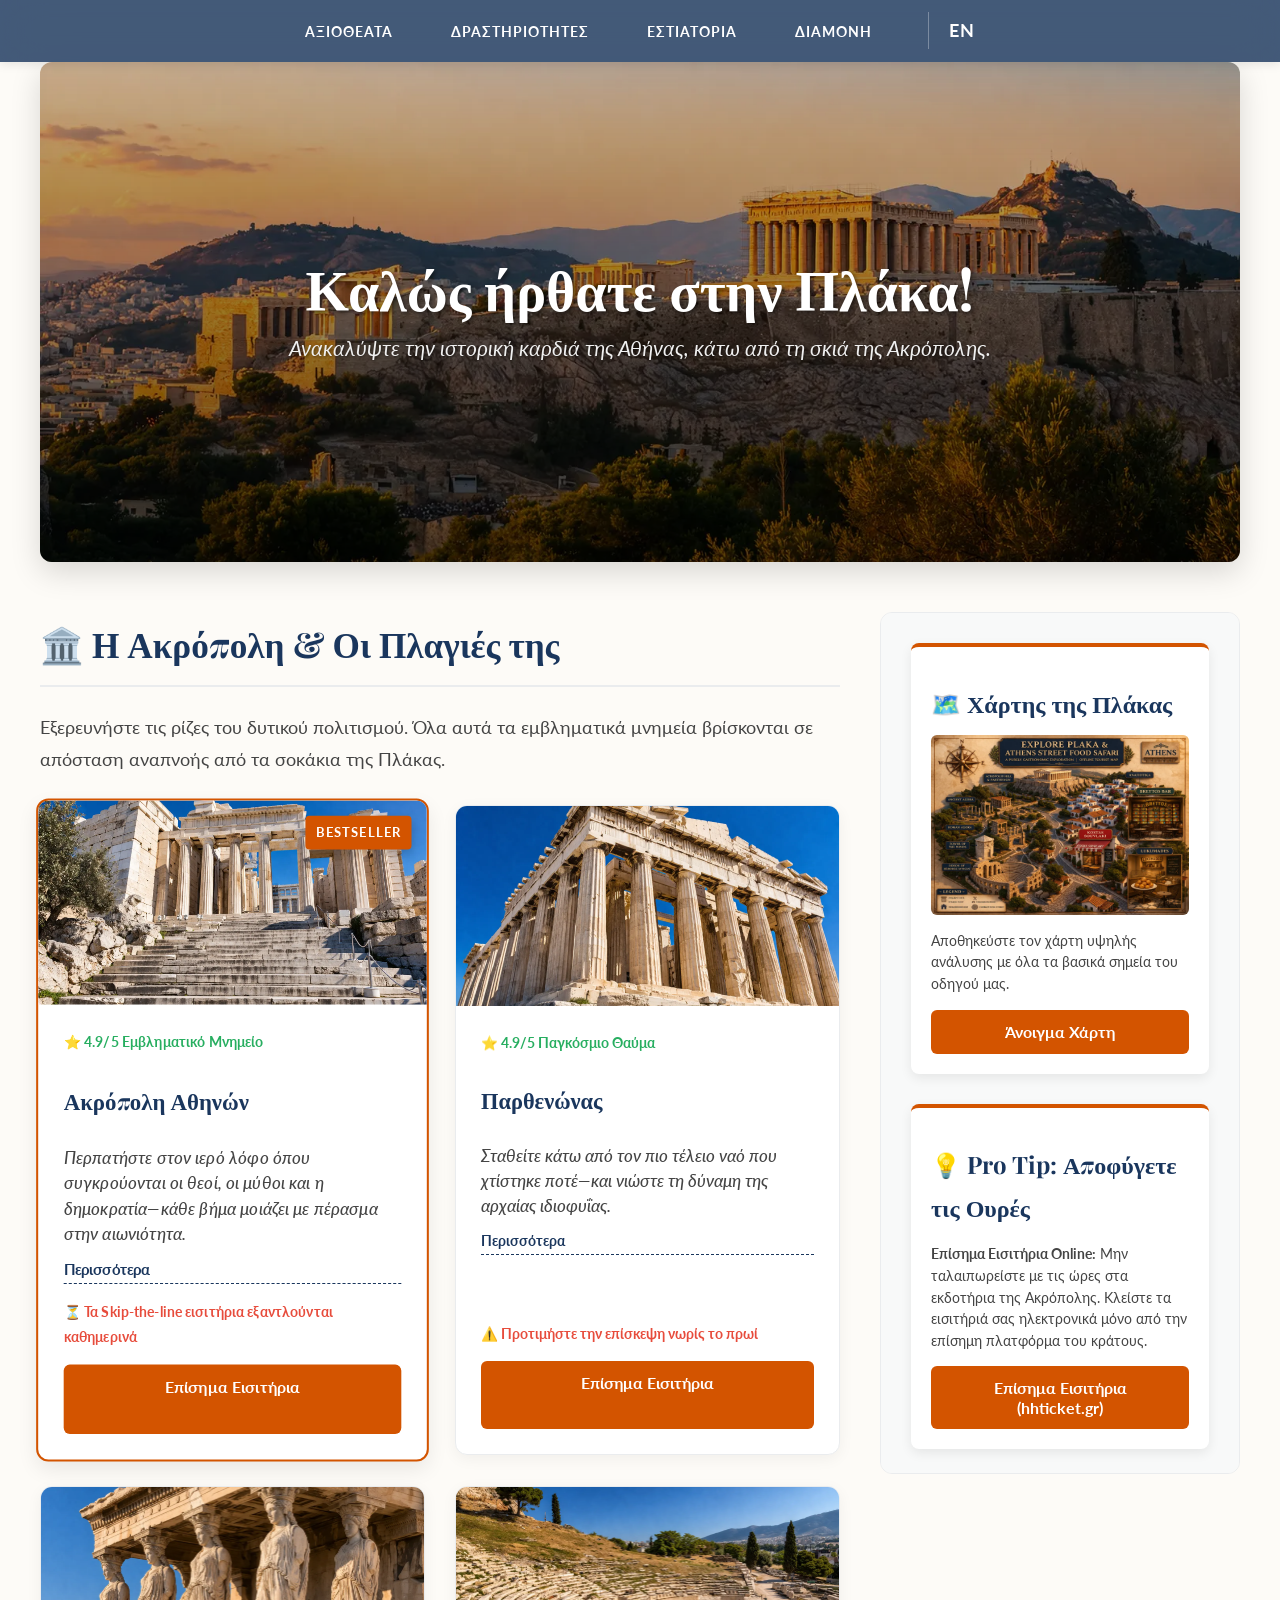
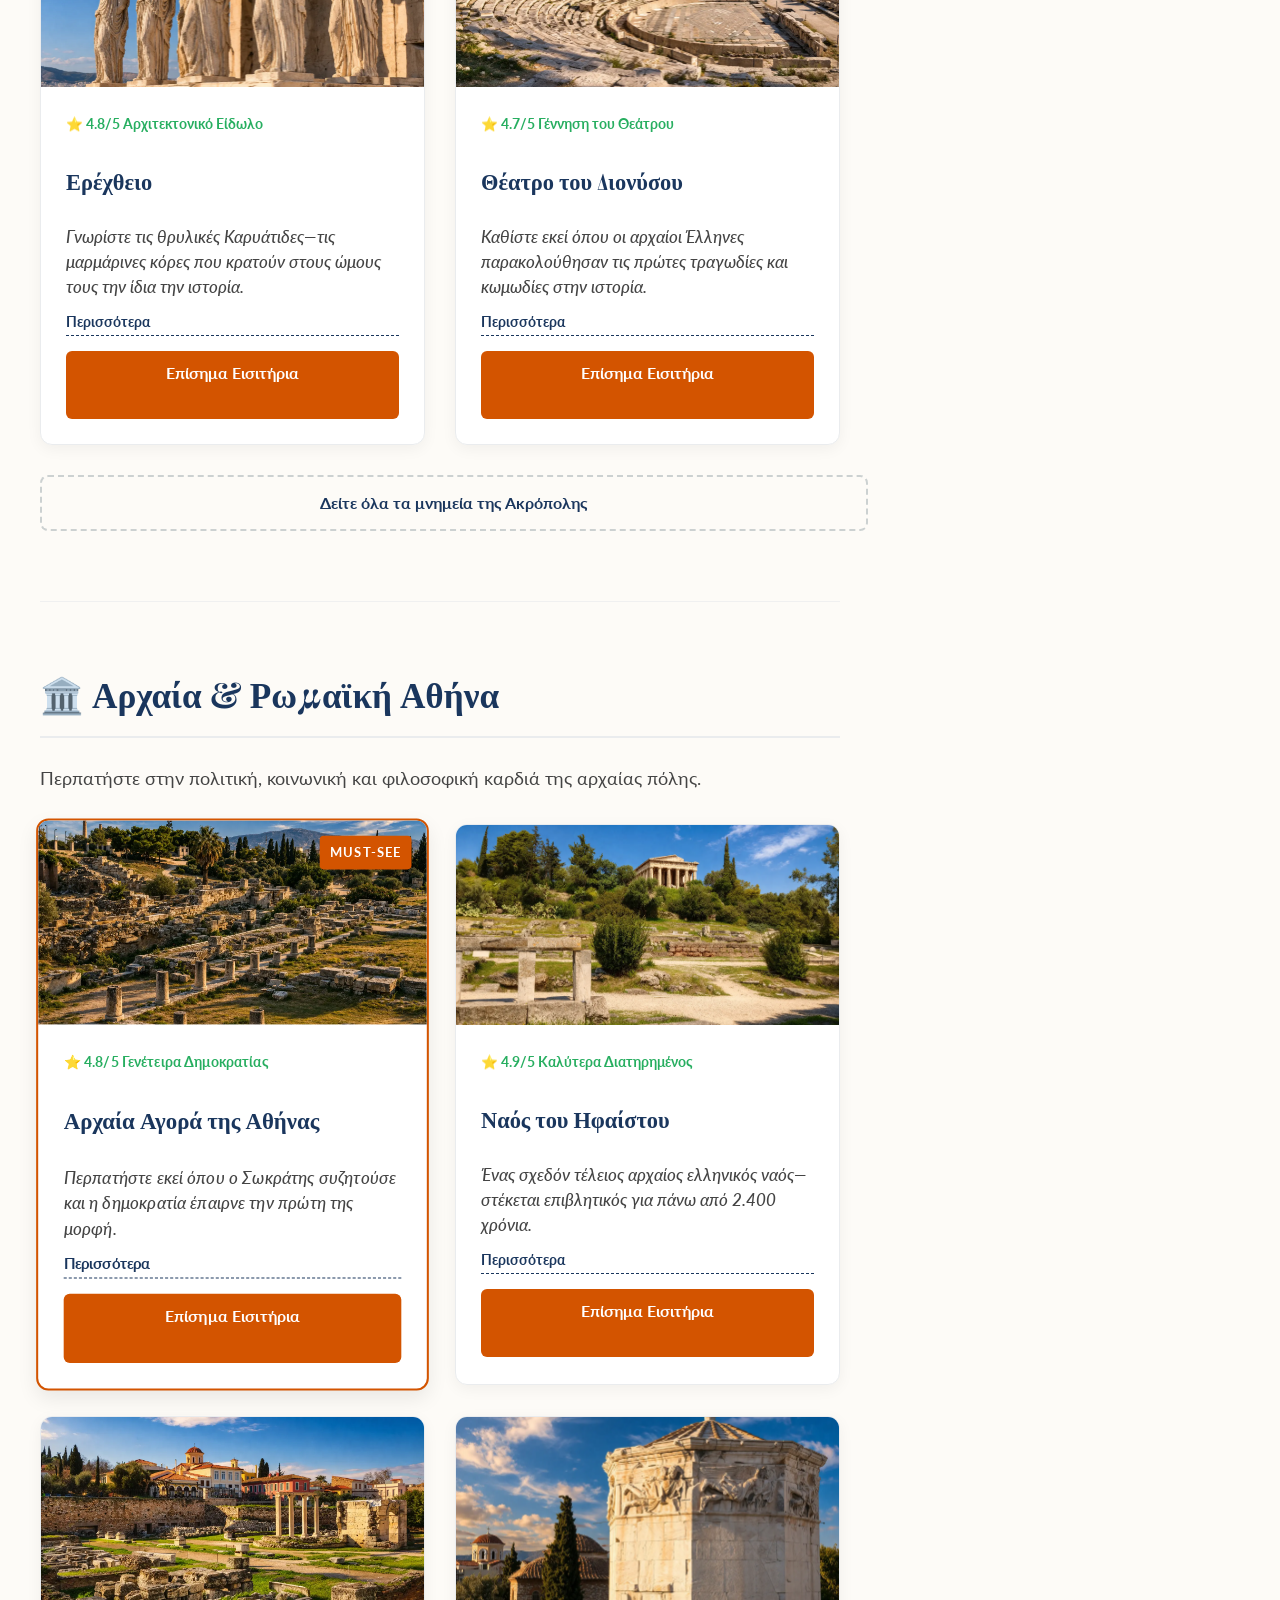
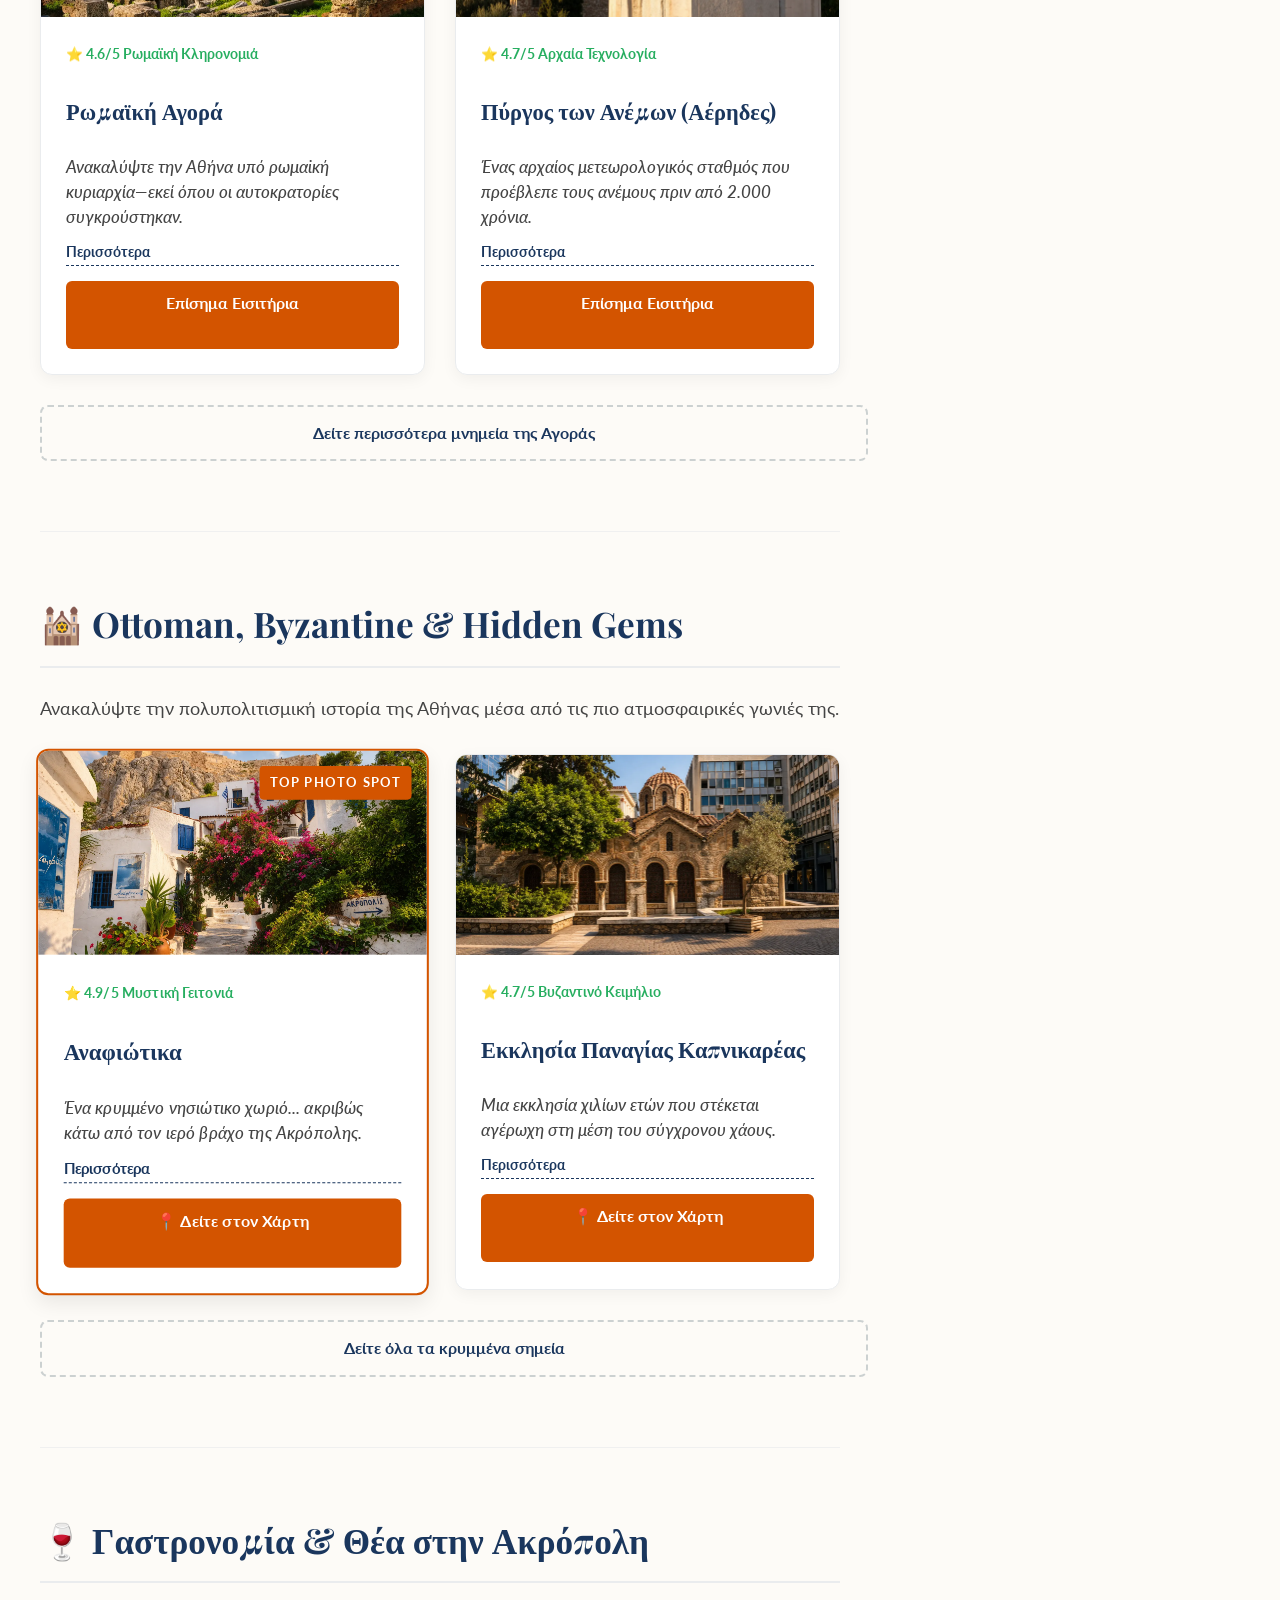
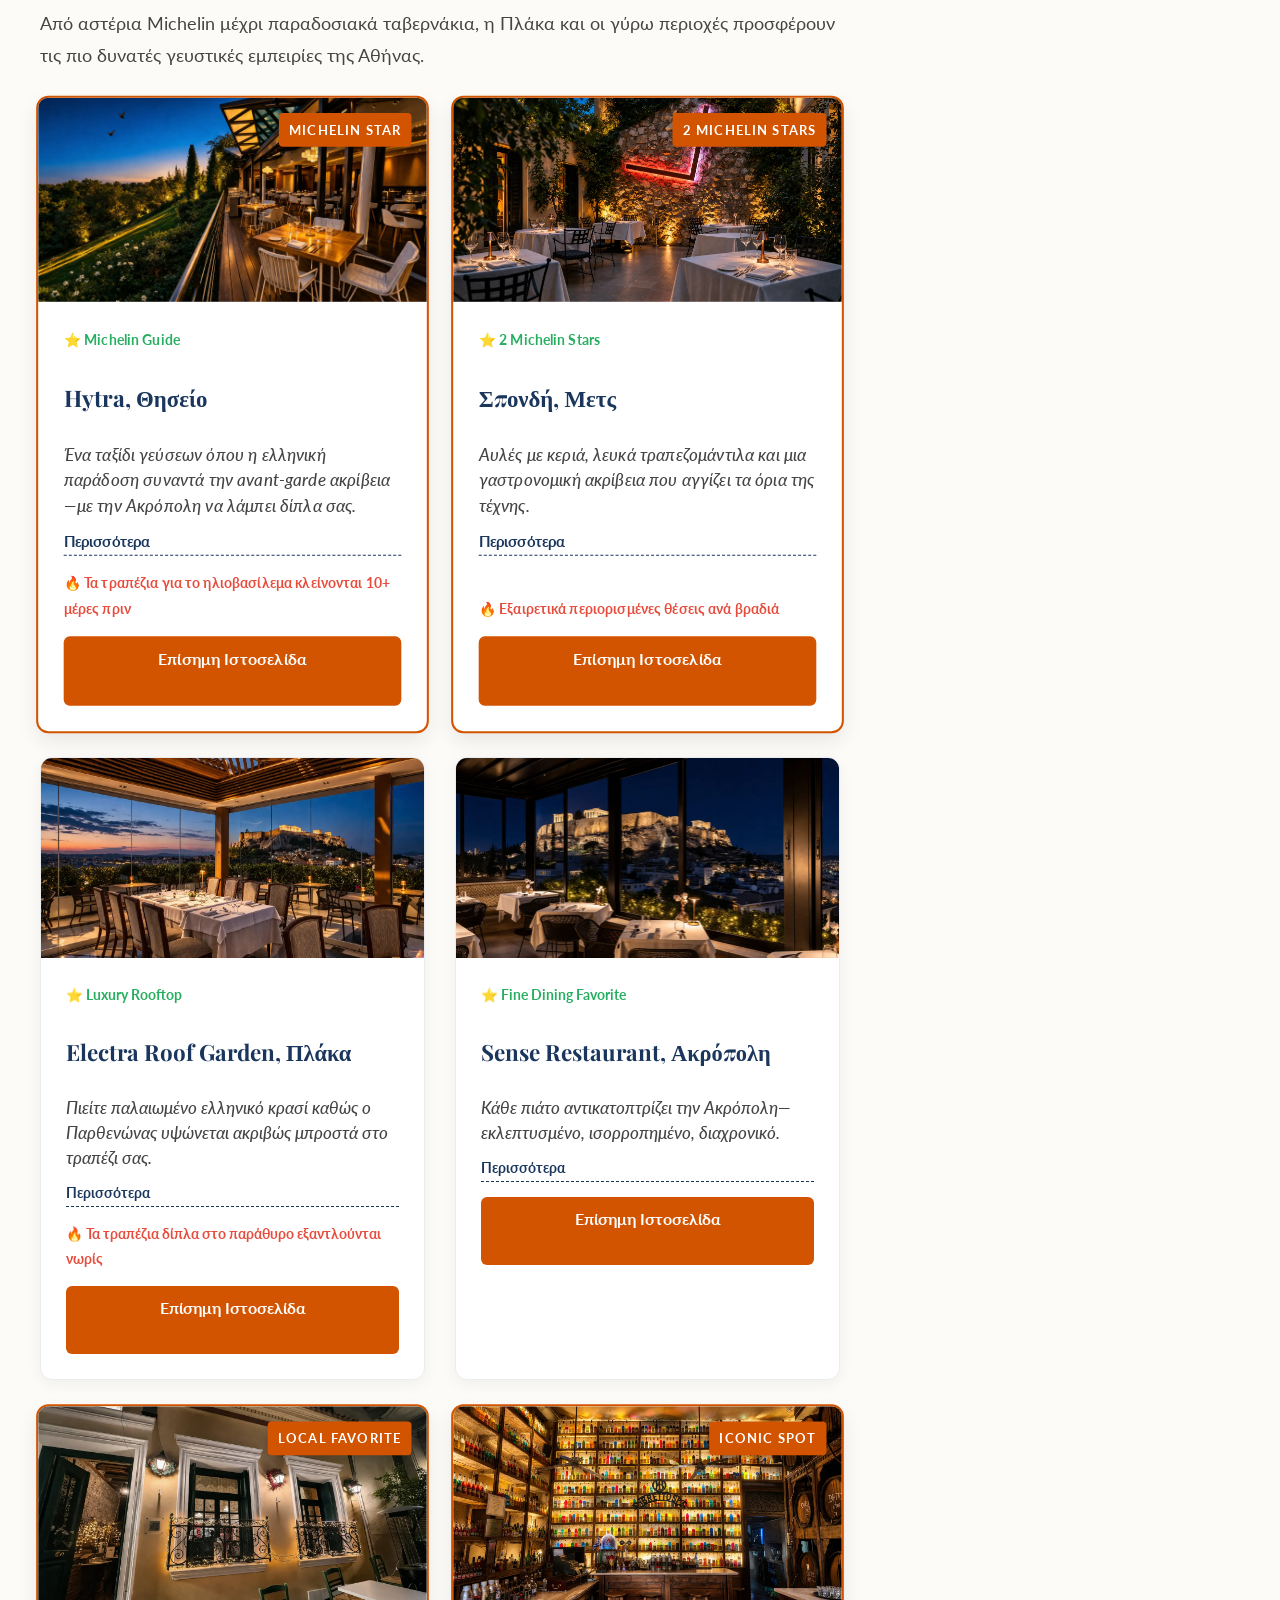
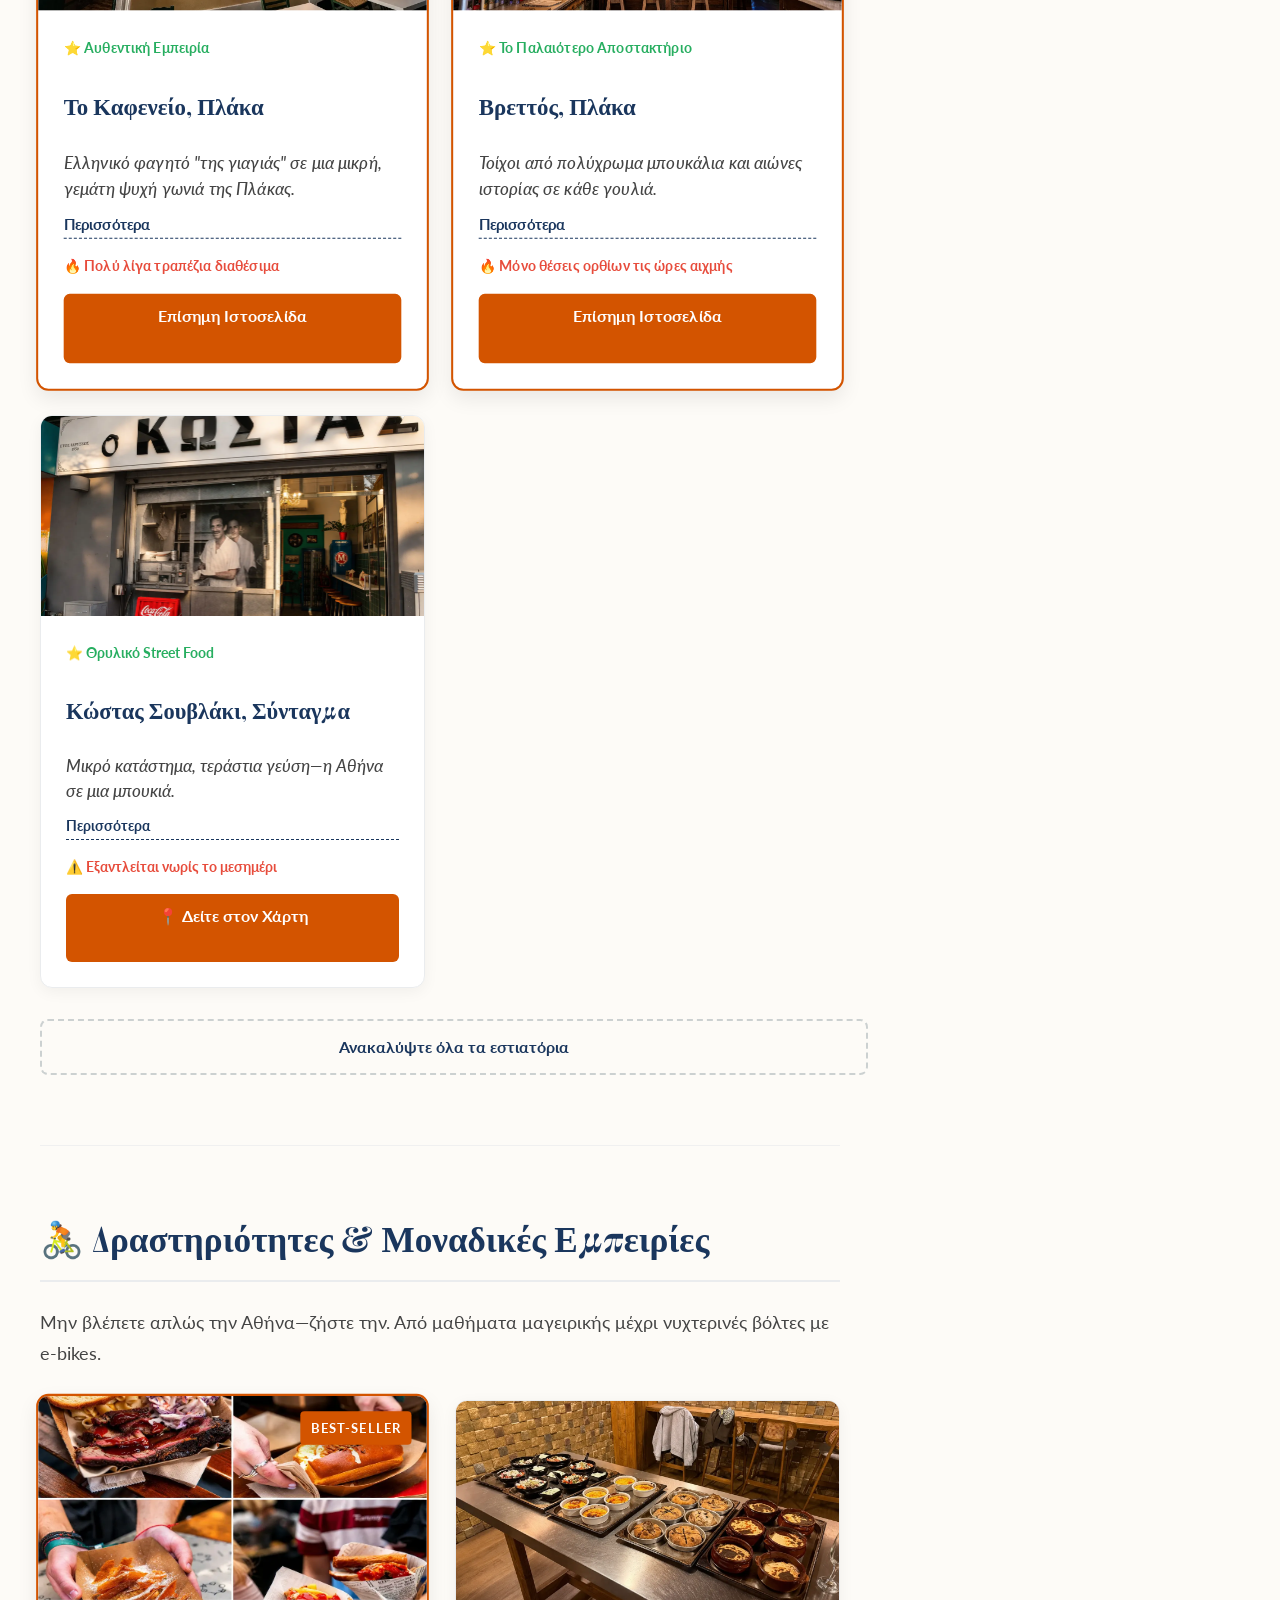
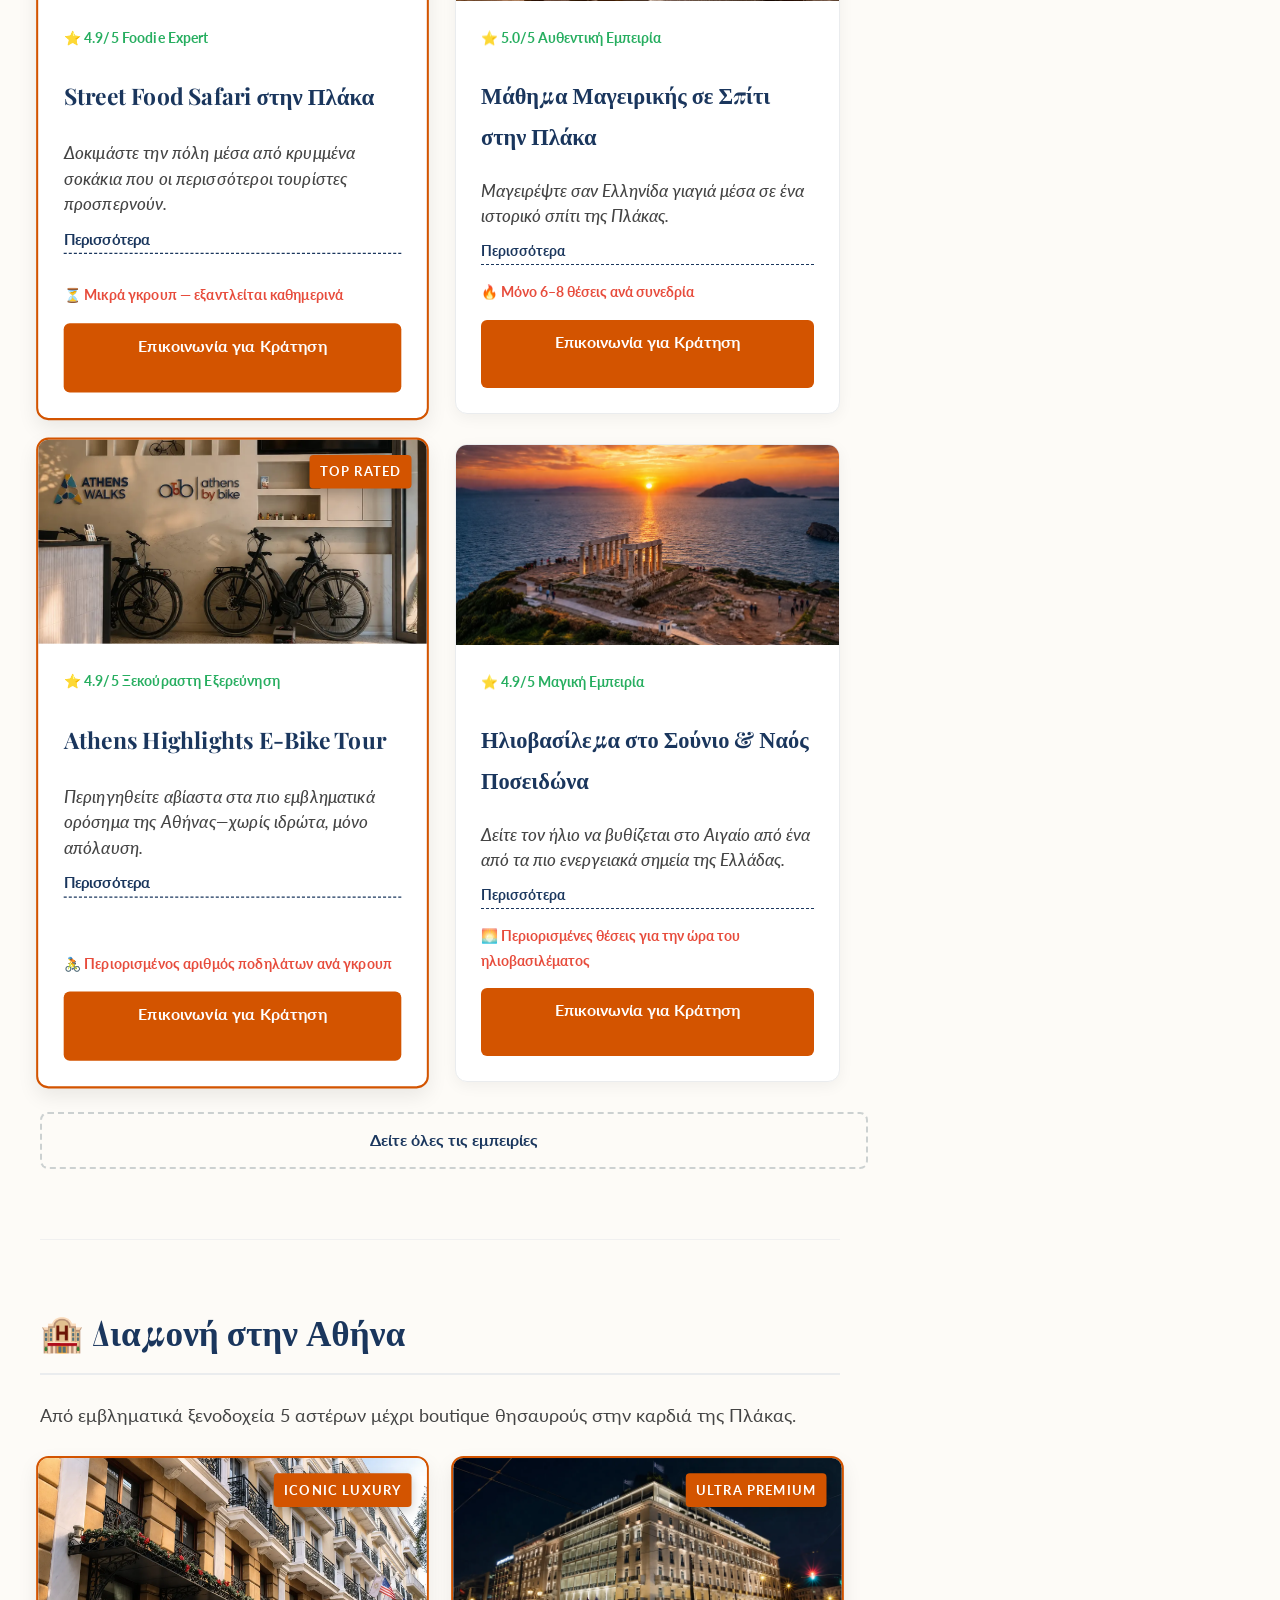
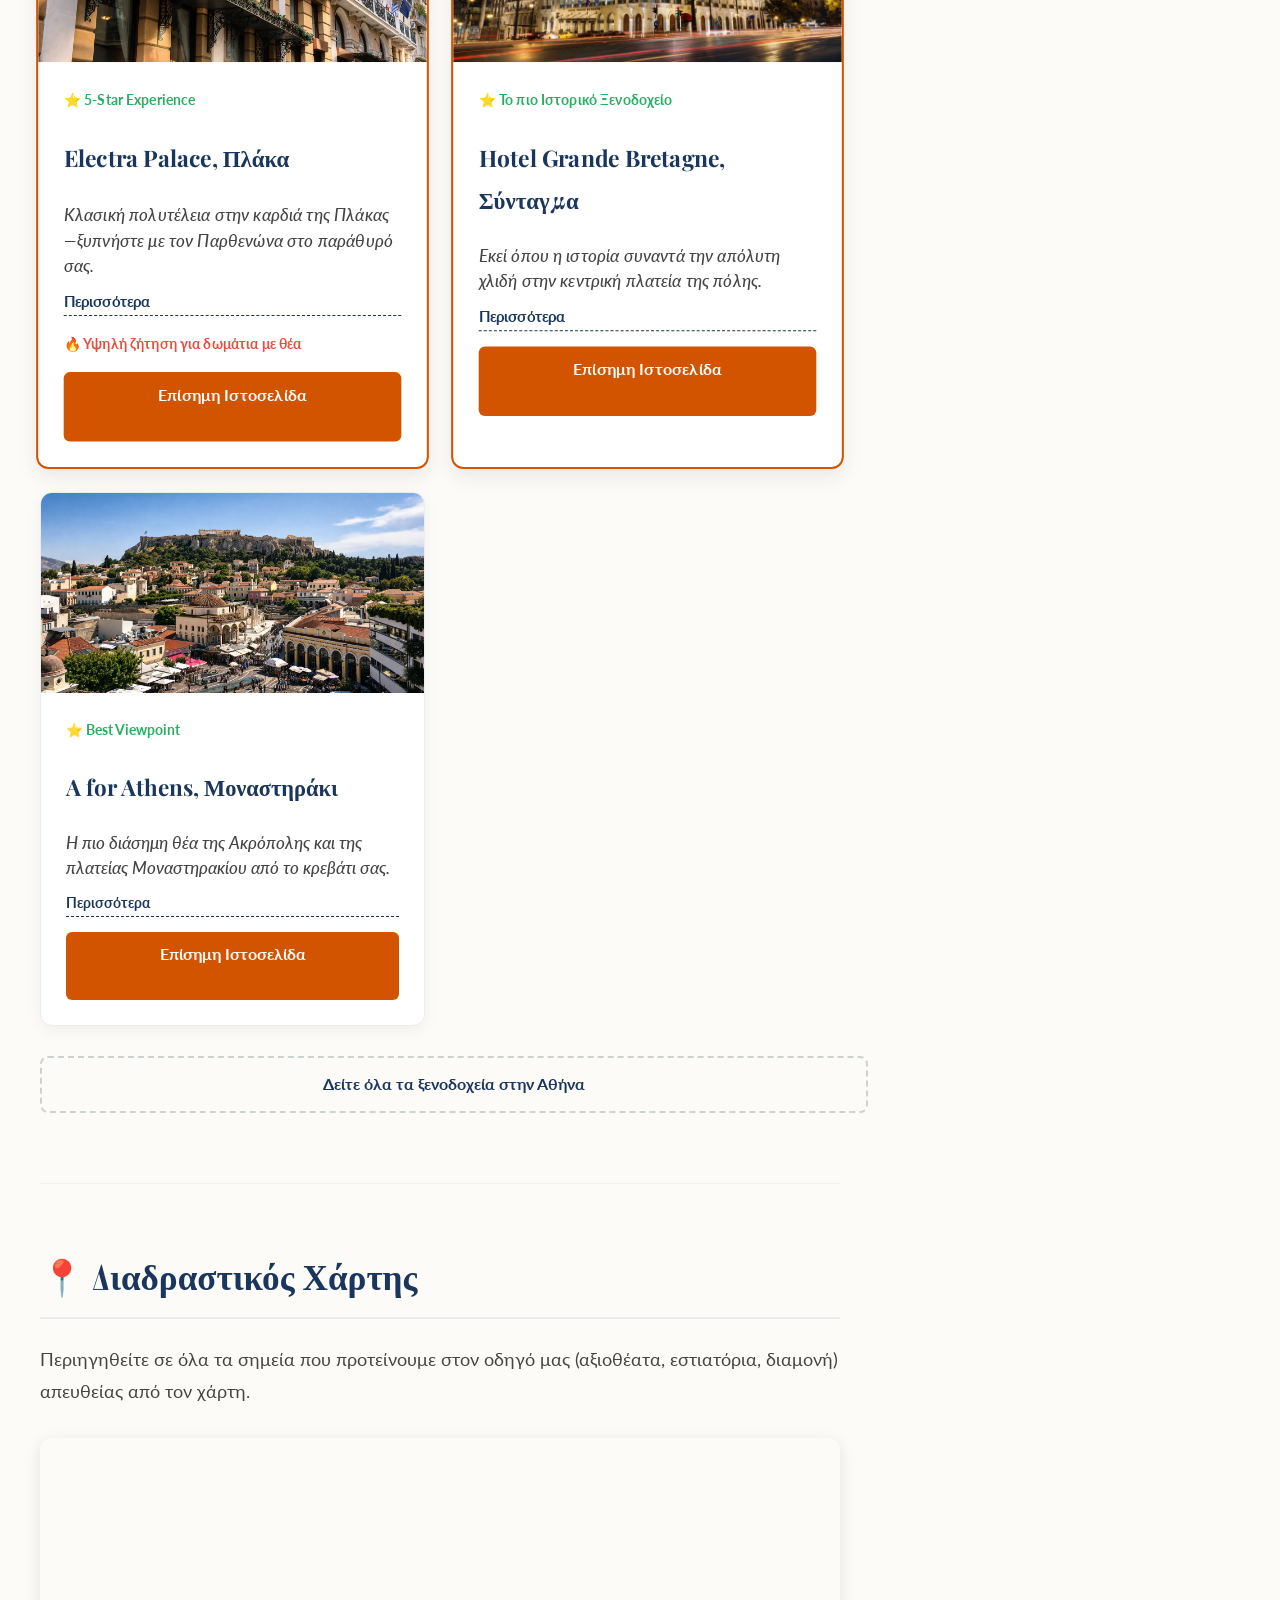
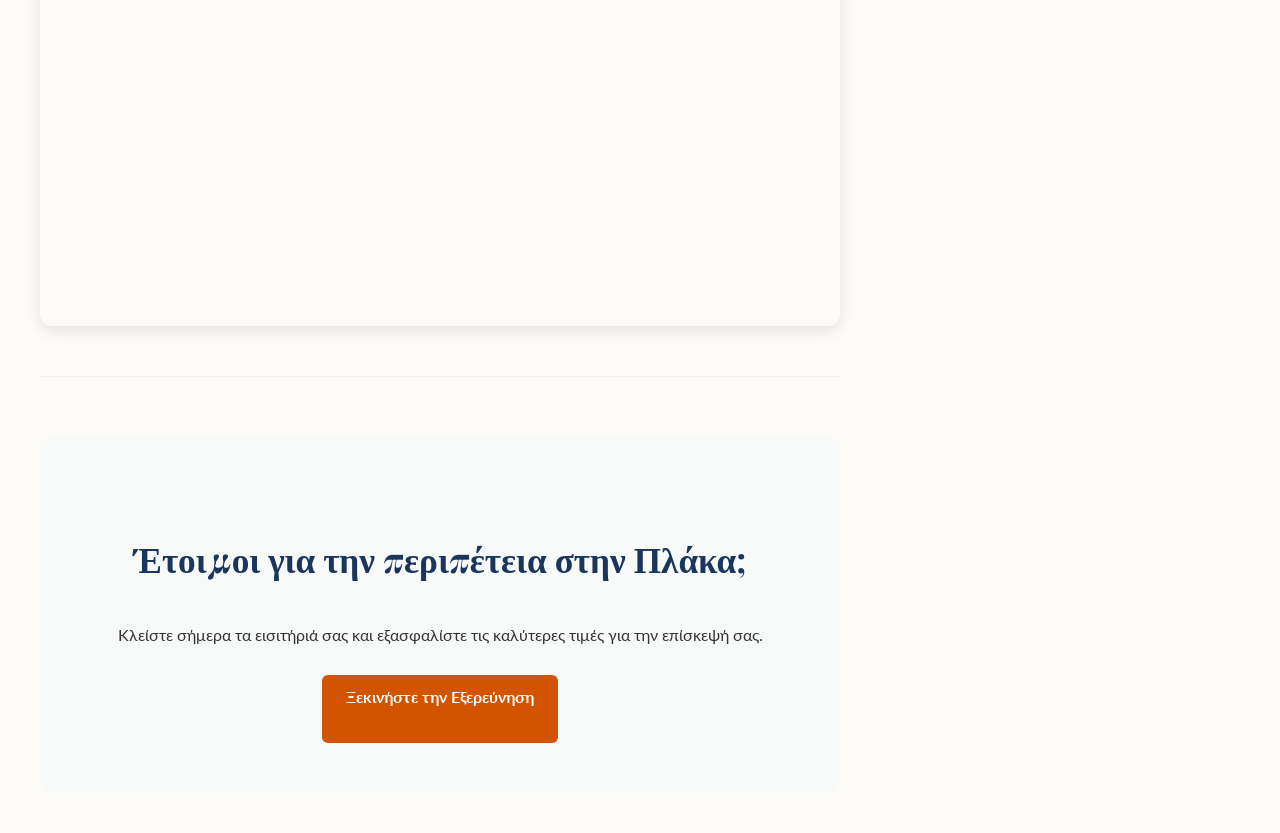
==== commit d113f825: "Add files via upload" ====
--- a/index-el.html
+++ b/index-el.html
@@ -301,7 +301,7 @@
                                 <div class="read-more-content">
                                     <p class="details-text">Χτισμένα από νησιώτες τεχνίτες τον 19ο αιώνα, τα Αναφιώτικα θυμίζουν Κυκλάδες. Ασπρισμένα σπίτια, στενά δρομάκια και απόλυτη ησυχία δημιουργούν μια μαγική αντίθεση με τη βουή της πόλης.</p>
                                 </div>
-                                <a href="https://goo.gl/maps/R3D2P4e4yv12" target="_blank" rel="noopener noreferrer" class="cta-button">📍 Δείτε στον Χάρτη</a>
+                                <a href="https://www.google.com/maps/search/?api=1&query=Anafiotika+Athens" target="_blank" rel="noopener noreferrer" class="cta-button">📍 Δείτε στον Χάρτη</a>
                             </div>
                         </div>
 
@@ -317,7 +317,7 @@
                                 <div class="read-more-content">
                                     <p class="details-text">Αυτή η βυζαντινή εκκλησία του 11ου αιώνα βρίσκεται στην πολυσύχναστη οδό Ερμού. Το γαλήνιο εσωτερικό της και οι τοιχογραφίες προσφέρουν μια ματιά στη μεσαιωνική Αθήνα.</p>
                                 </div>
-                                <a href="https://goo.gl/maps/q9M5B7e4yv12" target="_blank" rel="noopener noreferrer" class="cta-button">📍 Δείτε στον Χάρτη</a>
+                                <a href="https://www.google.com/maps/search/?api=1&query=Church+of+Panagia+Kapnikarea+Athens" target="_blank" rel="noopener noreferrer" class="cta-button">📍 Δείτε στον Χάρτη</a>
                             </div>
                         </div>
 
@@ -333,7 +333,7 @@
                                 <div class="read-more-content">
                                     <p class="details-text">Χτισμένο για να γιορτάσει μια θεατρική νίκη, αποτελεί ένα από τα πρώτα δείγματα κορινθιακού ρυθμού. Είναι κρυμμένο σε μια γραφική γωνιά της Πλάκας και αξίζει τη στάση σας.</p>
                                 </div>
-                                <a href="https://goo.gl/maps/t4P2C6e4yv12" target="_blank" rel="noopener noreferrer" class="cta-button">📍 Δείτε στον Χάρτη</a>
+                                <a href="https://www.google.com/maps/search/?api=1&query=Choragic+Monument+of+Lysicrates+Athens" target="_blank" rel="noopener noreferrer" class="cta-button">📍 Δείτε στον Χάρτη</a>
                             </div>
                         </div>
 
@@ -381,7 +381,7 @@
                                 <div class="read-more-content">
                                     <p class="details-text">Αυτός ο λόφος προσφέρει πανοραμική θέα, ειδικά την ώρα του ηλιοβασιλέματος. Είναι λιγότερο πολυσύχναστος από την Ακρόπολη και αγαπημένος των ντόπιων.</p>
                                 </div>
-                                <a href="https://goo.gl/maps/b8N3F5e4yv12" target="_blank" rel="noopener noreferrer" class="cta-button">📍 Δείτε στον Χάρτη</a>
+                                <a href="https://www.google.com/maps/search/?api=1&query=Philopappos+Hill+Athens" target="_blank" rel="noopener noreferrer" class="cta-button">📍 Δείτε στον Χάρτη</a>
                             </div>
                         </div>
 
@@ -590,7 +590,7 @@
                                 <div class="read-more-content">
                                     <p class="details-text">Γνωστό για τις πλούσιες μερίδες και τα κλασικά ελληνικά πιάτα όπως ο μουσακάς και τα ψητά κρέατα. Πολυσύχναστο και αθεράπευτα αυθεντικό.</p>
                                 </div>
-                                <a href="https://goo.gl/maps/b6N3D5e4yv12" target="_blank" rel="noopener noreferrer" class="cta-button">📍 Δείτε στον Χάρτη</a>
+                                <a href="https://www.google.com/maps/search/?api=1&query=Scholarchio+Plaka+Athens" target="_blank" rel="noopener noreferrer" class="cta-button">📍 Δείτε στον Χάρτη</a>
                             </div>
                         </div>
 
@@ -606,7 +606,7 @@
                                 <div class="read-more-content">
                                     <p class="details-text">Μια γοητευτική ταβέρνα με χαλαρή ατμόσφαιρα, που σερβίρει παραδοσιακά πιάτα και τοπικό κρασί. Ιδανικό μετά από έναν περίπατο στην Αγορά.</p>
                                 </div>
-                                <a href="https://goo.gl/maps/c6N3D5e4yv12" target="_blank" rel="noopener noreferrer" class="cta-button">📍 Δείτε στον Χάρτη</a>
+                                <a href="https://www.google.com/maps/search/?api=1&query=Diodos+Ancient+Agora+Cafe+Athens" target="_blank" rel="noopener noreferrer" class="cta-button">📍 Δείτε στον Χάρτη</a>
                             </div>
                         </div>
 
@@ -639,7 +639,7 @@
                                 <div class="read-more-content">
                                     <p class="details-text">Ένα από τα πιο ατμοσφαιρικά σημεία του Ψυρρή, που σερβίρει παραδοσιακά πιάτα σε ένα πανέμορφο υπαίθριο περιβάλλον.</p>
                                 </div>
-                                <a href="https://goo.gl/maps/d6N3D5e4yv12" target="_blank" rel="noopener noreferrer" class="cta-button">📍 Δείτε στον Χάρτη</a>
+                                <a href="https://www.google.com/maps/search/?api=1&query=Avli+Restaurant+Psirri+Athens" target="_blank" rel="noopener noreferrer" class="cta-button">📍 Δείτε στον Χάρτη</a>
                             </div>
                         </div>
 
@@ -674,7 +674,7 @@
                                     <p class="details-text">Ένα από τα παλαιότερα σημεία για σουβλάκι στην πόλη, γνωστό για την απλότητα και την αυθεντικότητα της κόκκινης σάλτσας του.</p>
                                 </div>
                                 <p class="scarcity-text">⚠️ Εξαντλείται νωρίς το μεσημέρι</p>
-                                <a href="https://goo.gl/maps/e6N3D5e4yv12" target="_blank" rel="noopener noreferrer" class="cta-button">📍 Δείτε στον Χάρτη</a>
+                                <a href="https://www.google.com/maps/search/?api=1&query=Kostas+Souvlaki+Syntagma+Athens" target="_blank" rel="noopener noreferrer" class="cta-button">📍 Δείτε στον Χάρτη</a>
                             </div>
                         </div>
 
@@ -907,7 +907,7 @@
 
                 <section class="content-section" id="interactive-map">
                     <h2>📍 Διαδραστικός Χάρτης</h2>
-                    <p class="intro-text">Πλοηγηθείτε σε όλα τα σημεία που προτείνουμε στον οδηγό μας (αξιοθέατα, εστιατόρια, διαμονή) απευθείας από τον χάρτη.</p>
+                    <p class="intro-text">Περιηγηθείτε σε όλα τα σημεία που προτείνουμε στον οδηγό μας (αξιοθέατα, εστιατόρια, διαμονή) απευθείας από τον χάρτη.</p>
                     <div style="border-radius: 12px; overflow: hidden; box-shadow: 0 4px 15px rgba(0,0,0,0.1); margin-bottom: 20px;">
                         <iframe title="Διαδραστικός χάρτης εστιατορίων, ξενοδοχείων και αξιοθέατων στην Πλάκα, Αθήνα" src="https://www.google.com/maps/d/u/2/embed?mid=1hN99oyxJ5O9g8pEDppY--PwSM4Z5iZ0&ehbc=2E312F" width="100%" height="480" style="border:0;" allowfullscreen="" loading="lazy"></iframe>
                     </div>
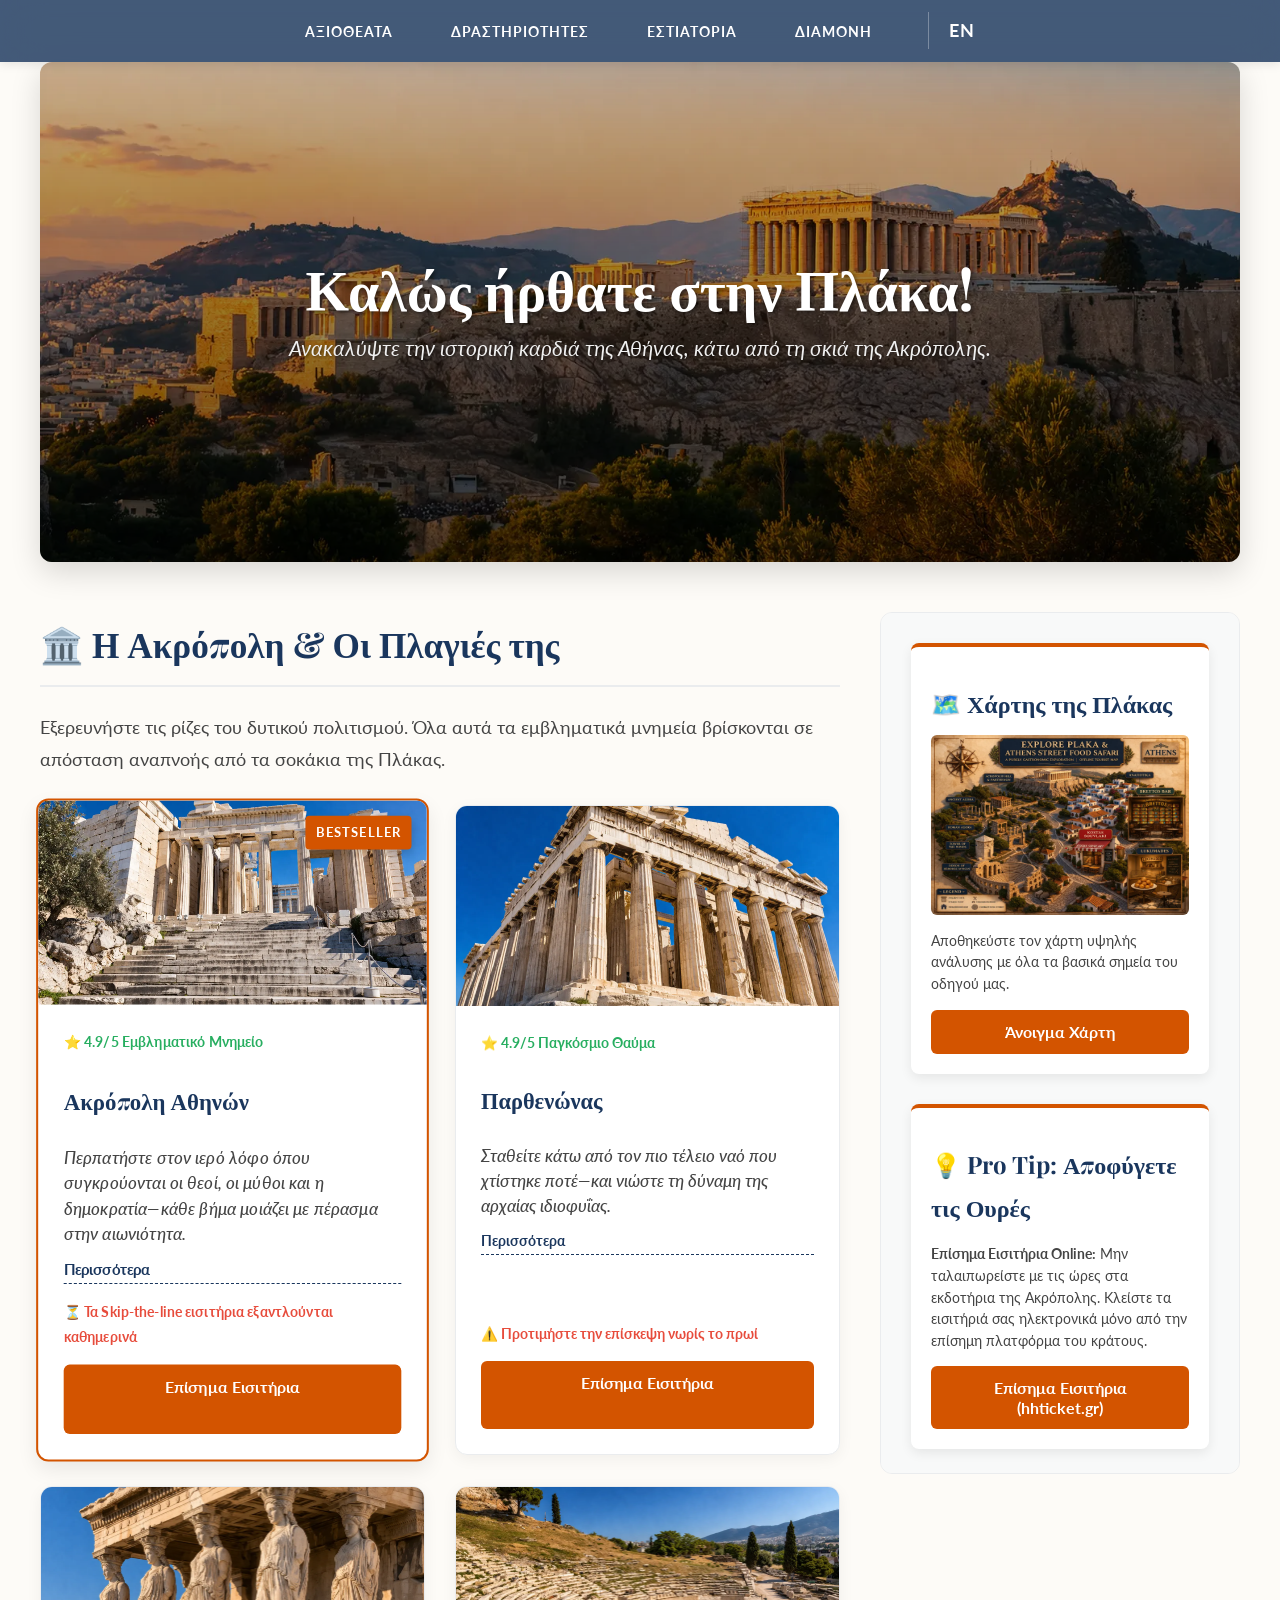
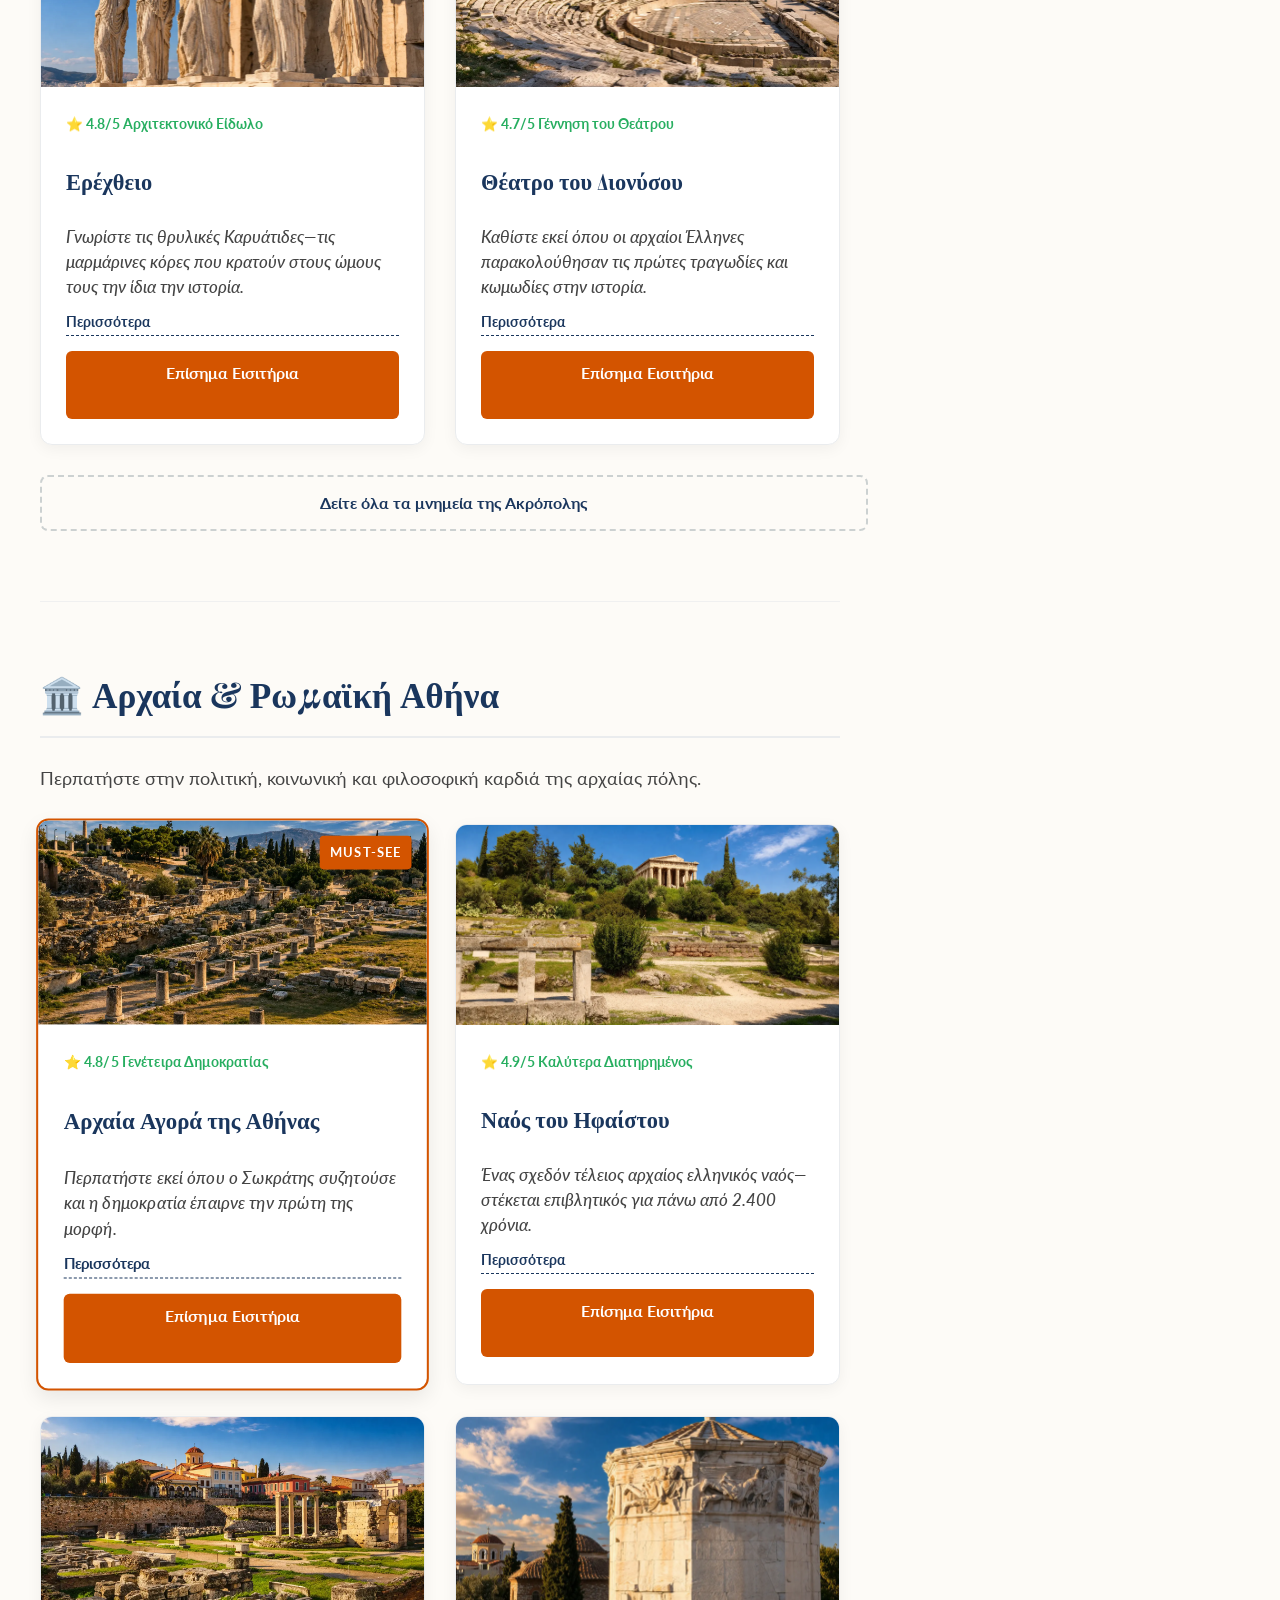
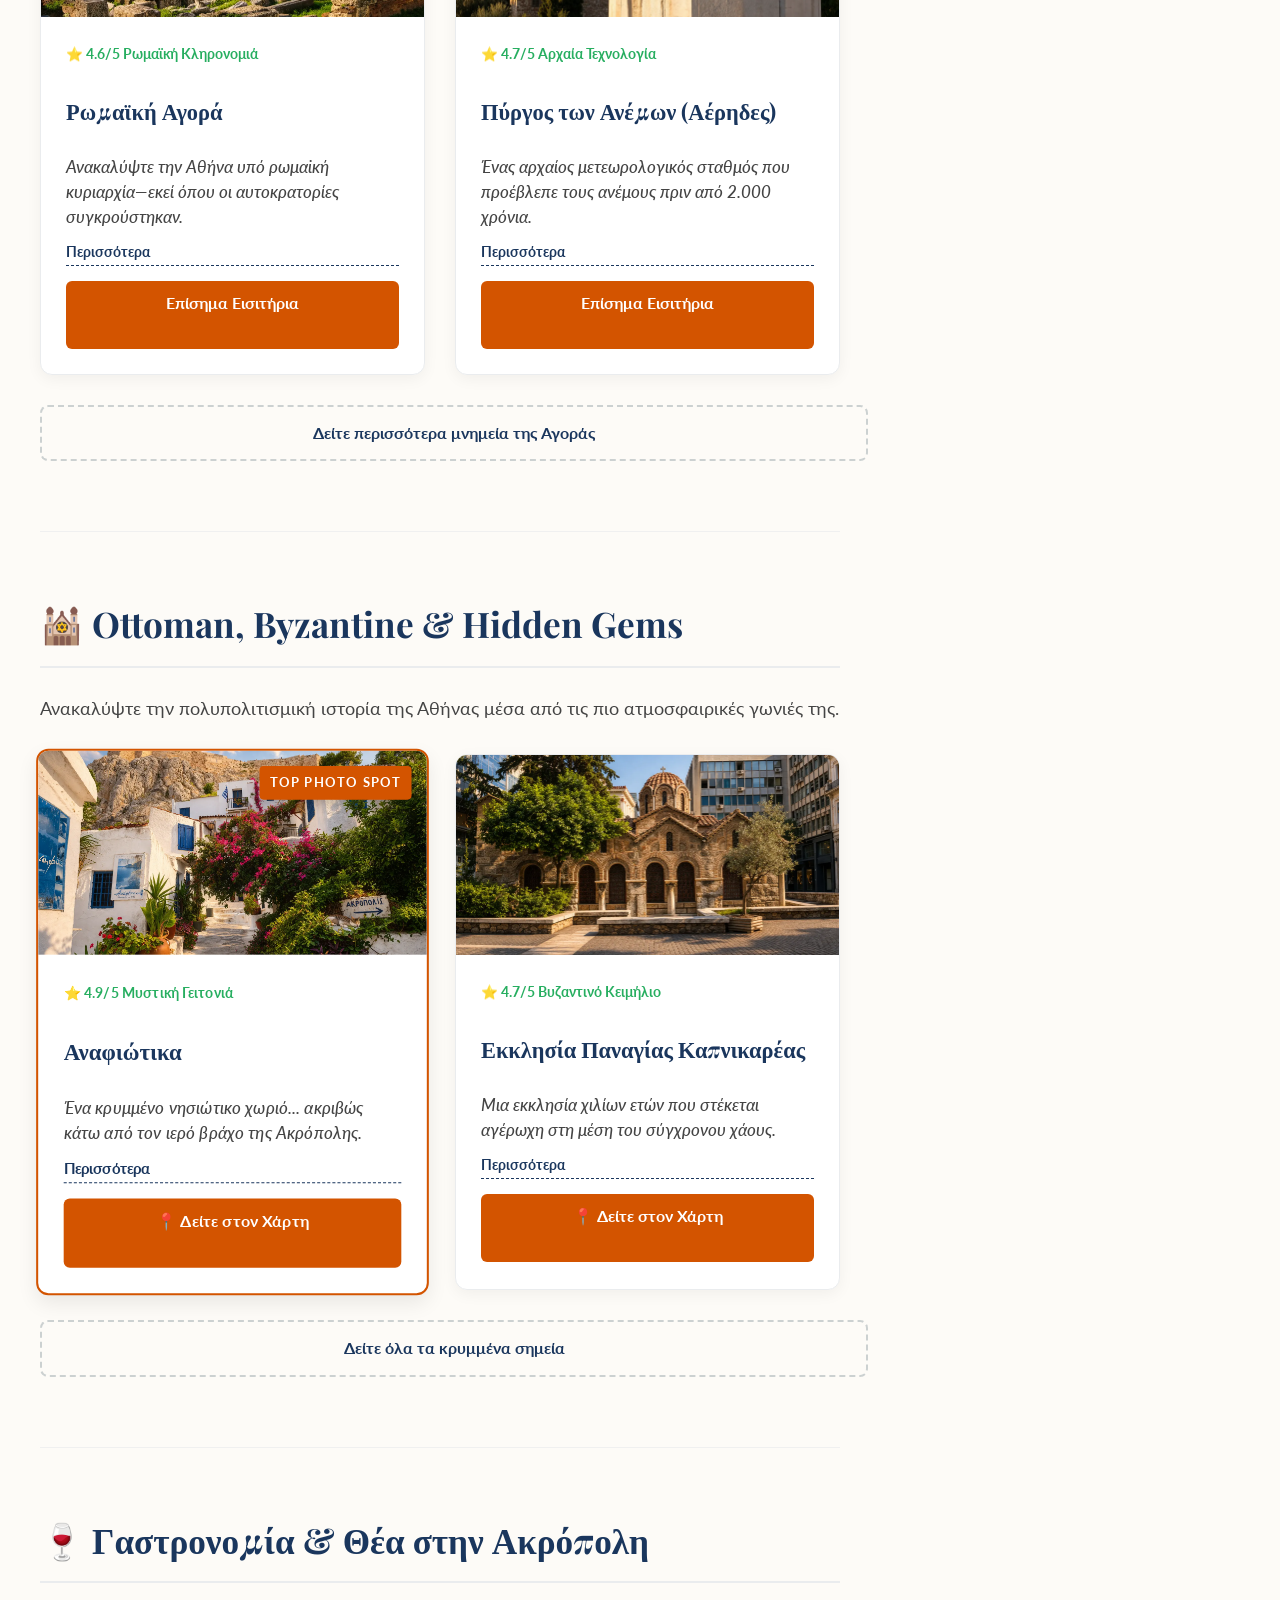
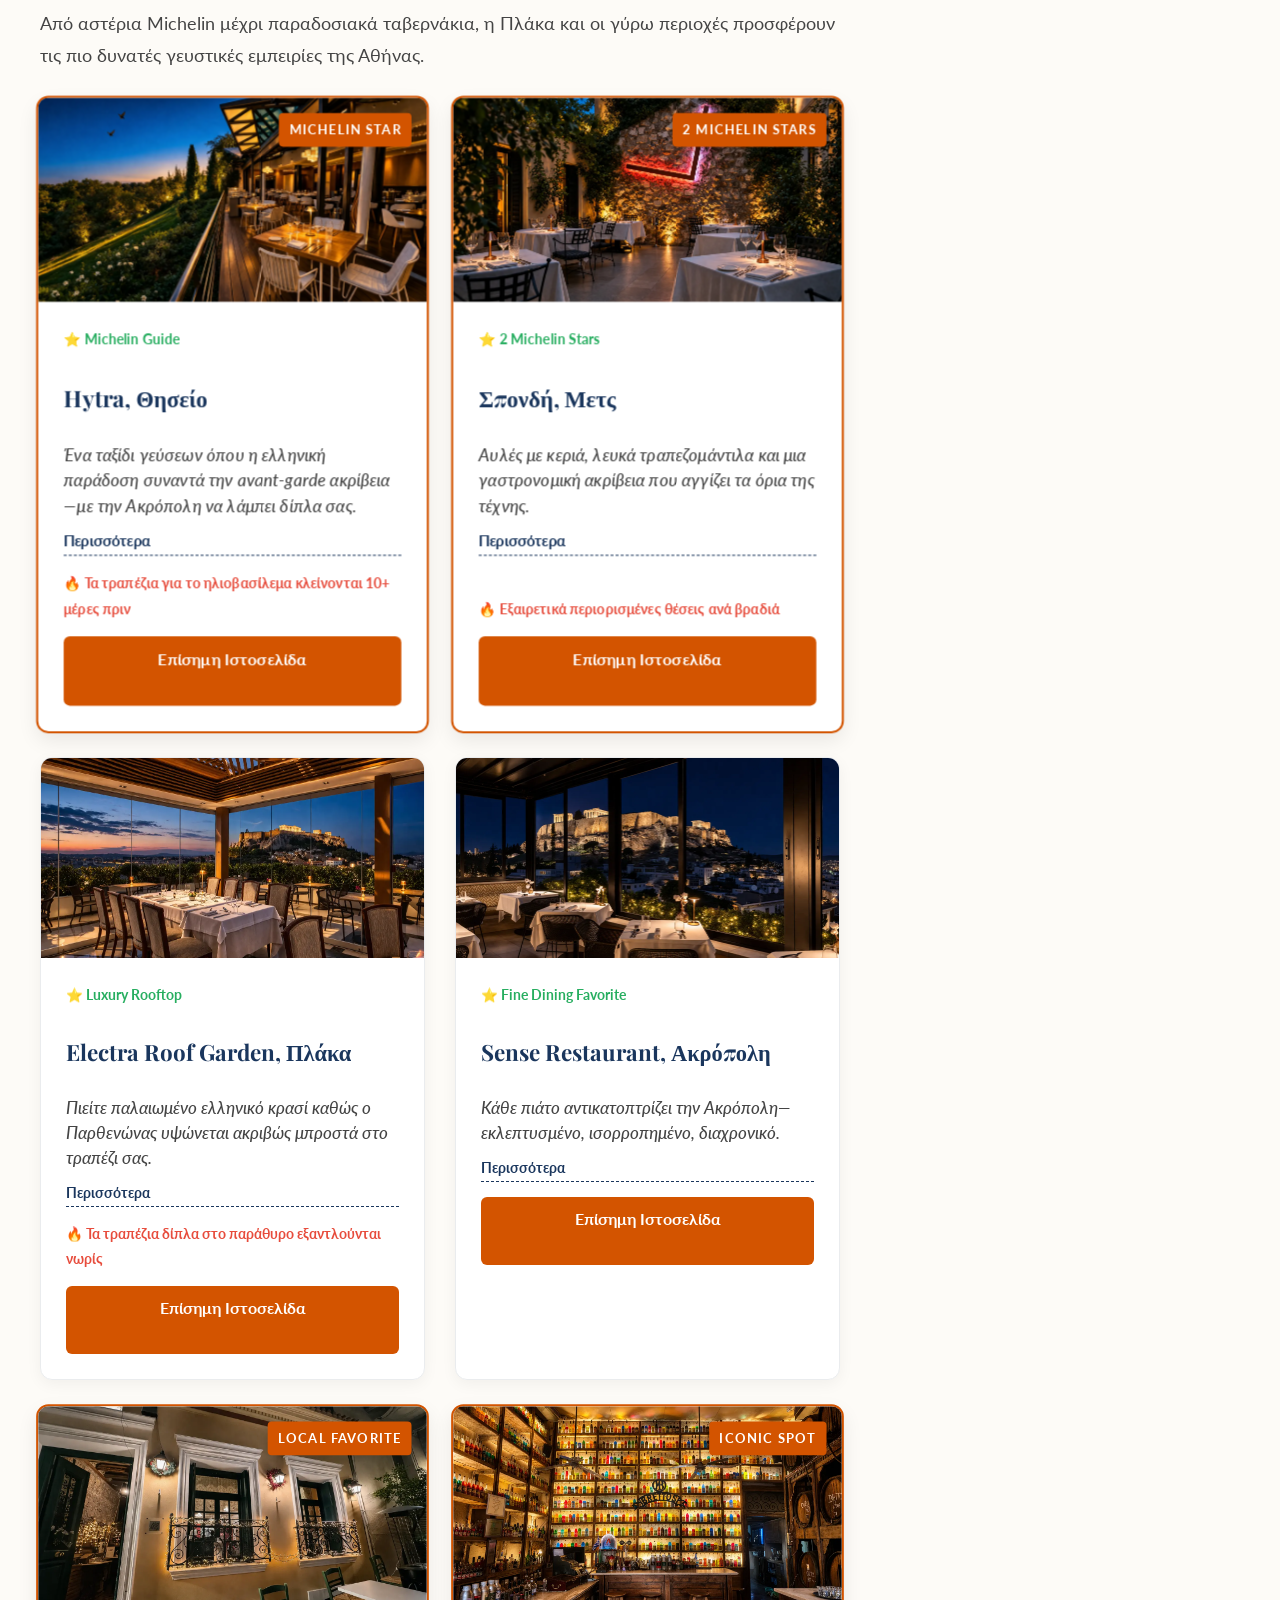
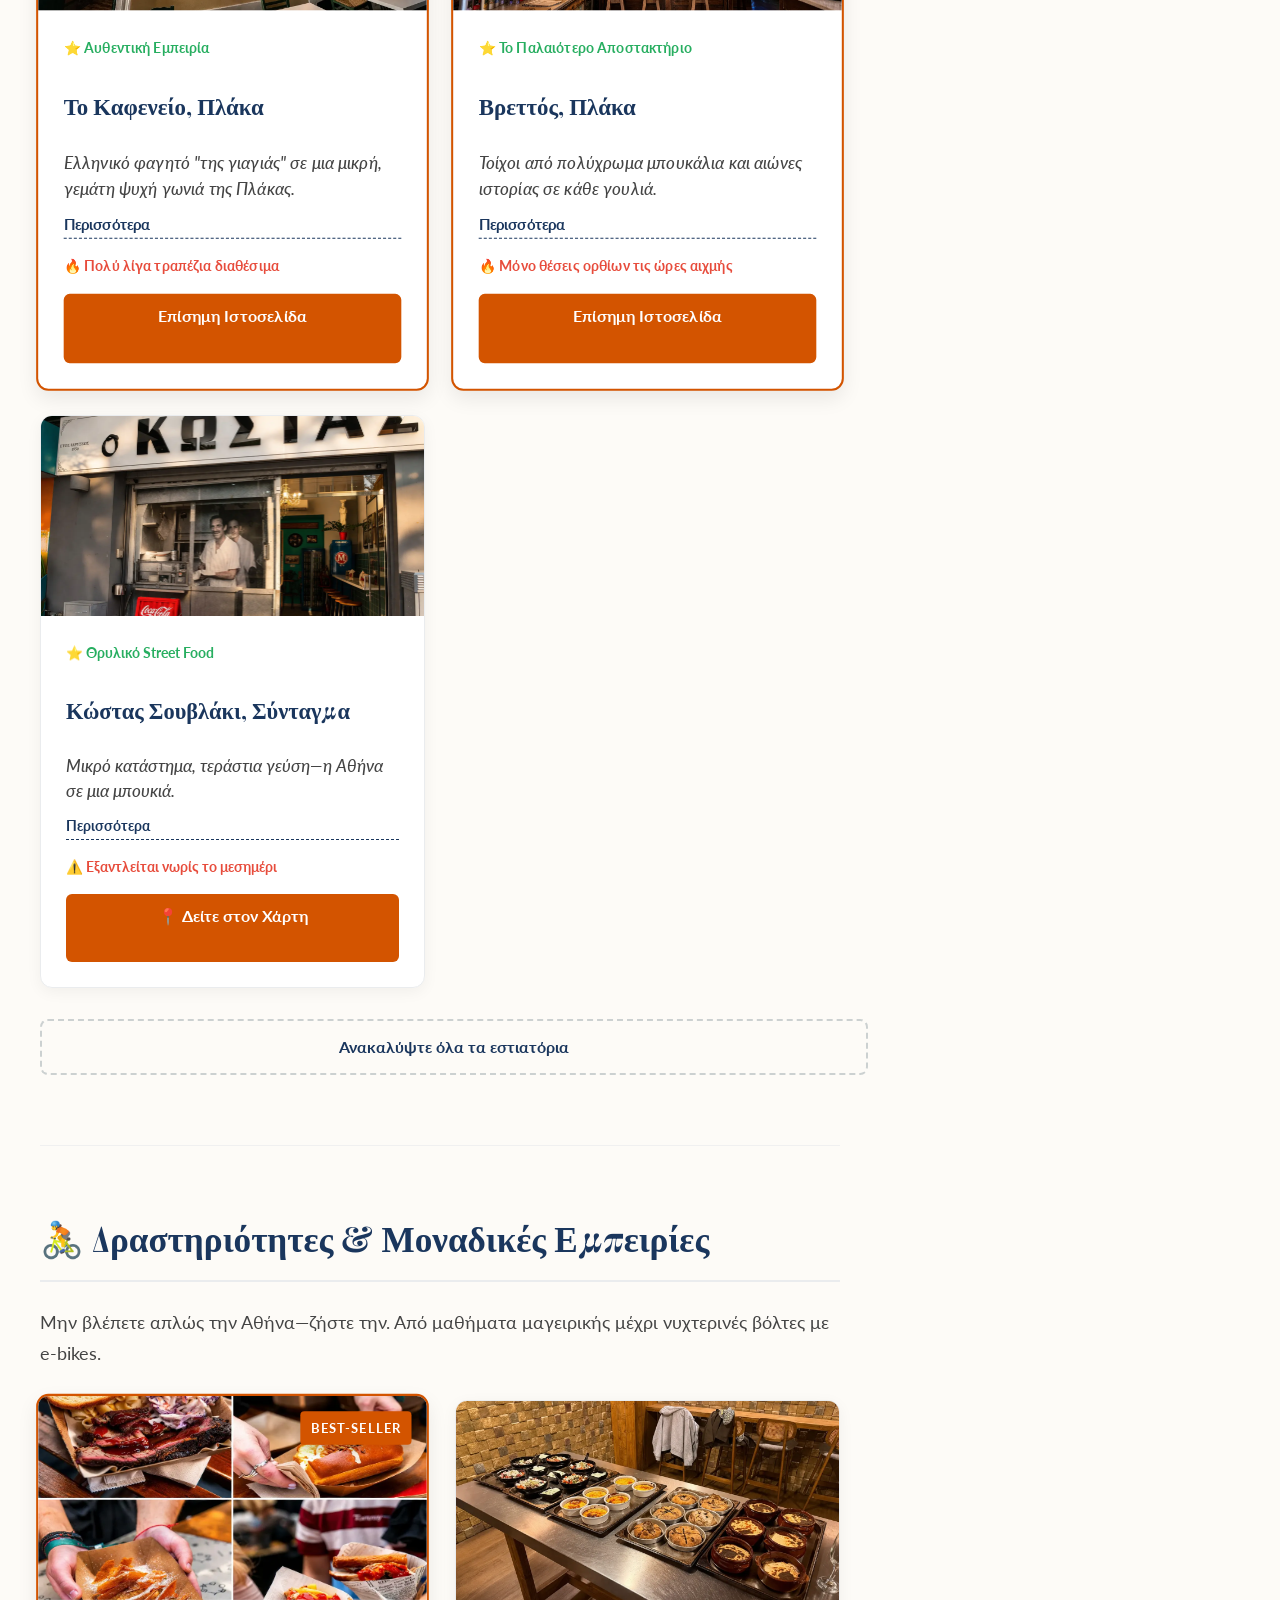
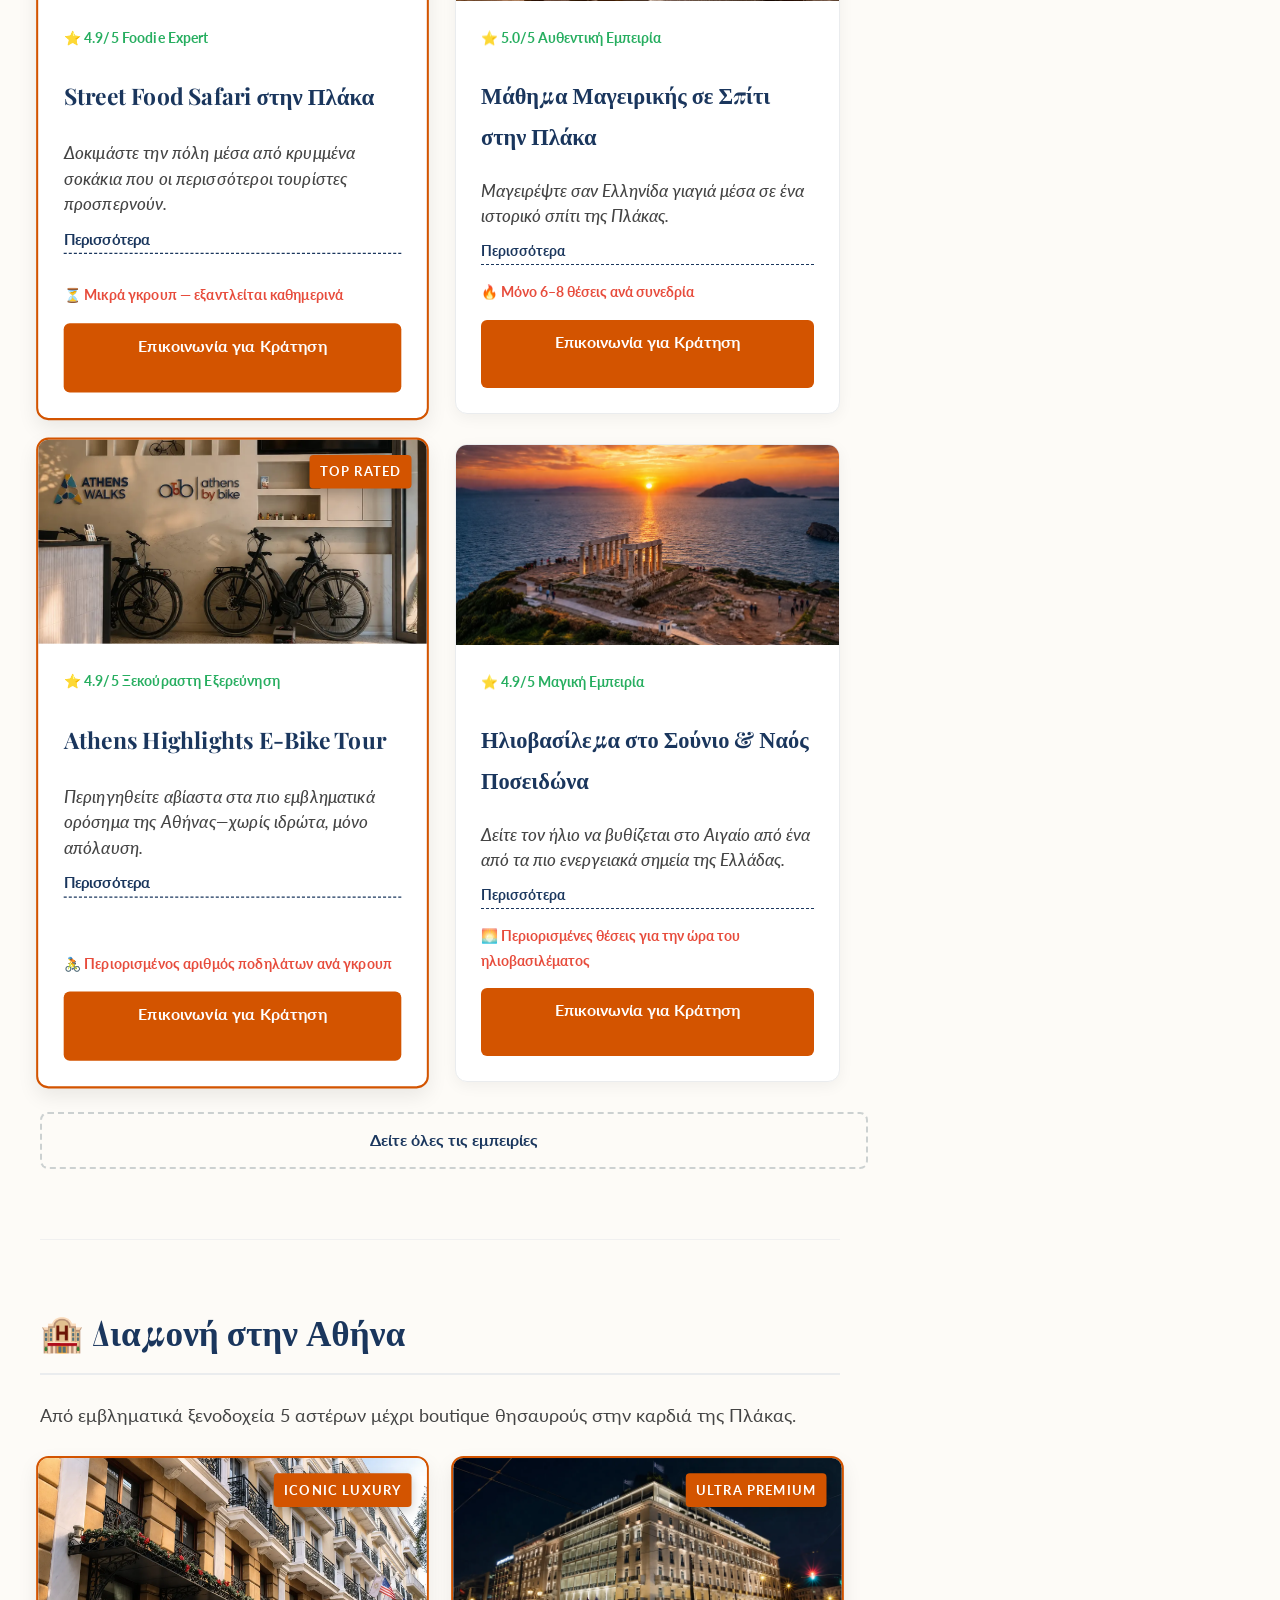
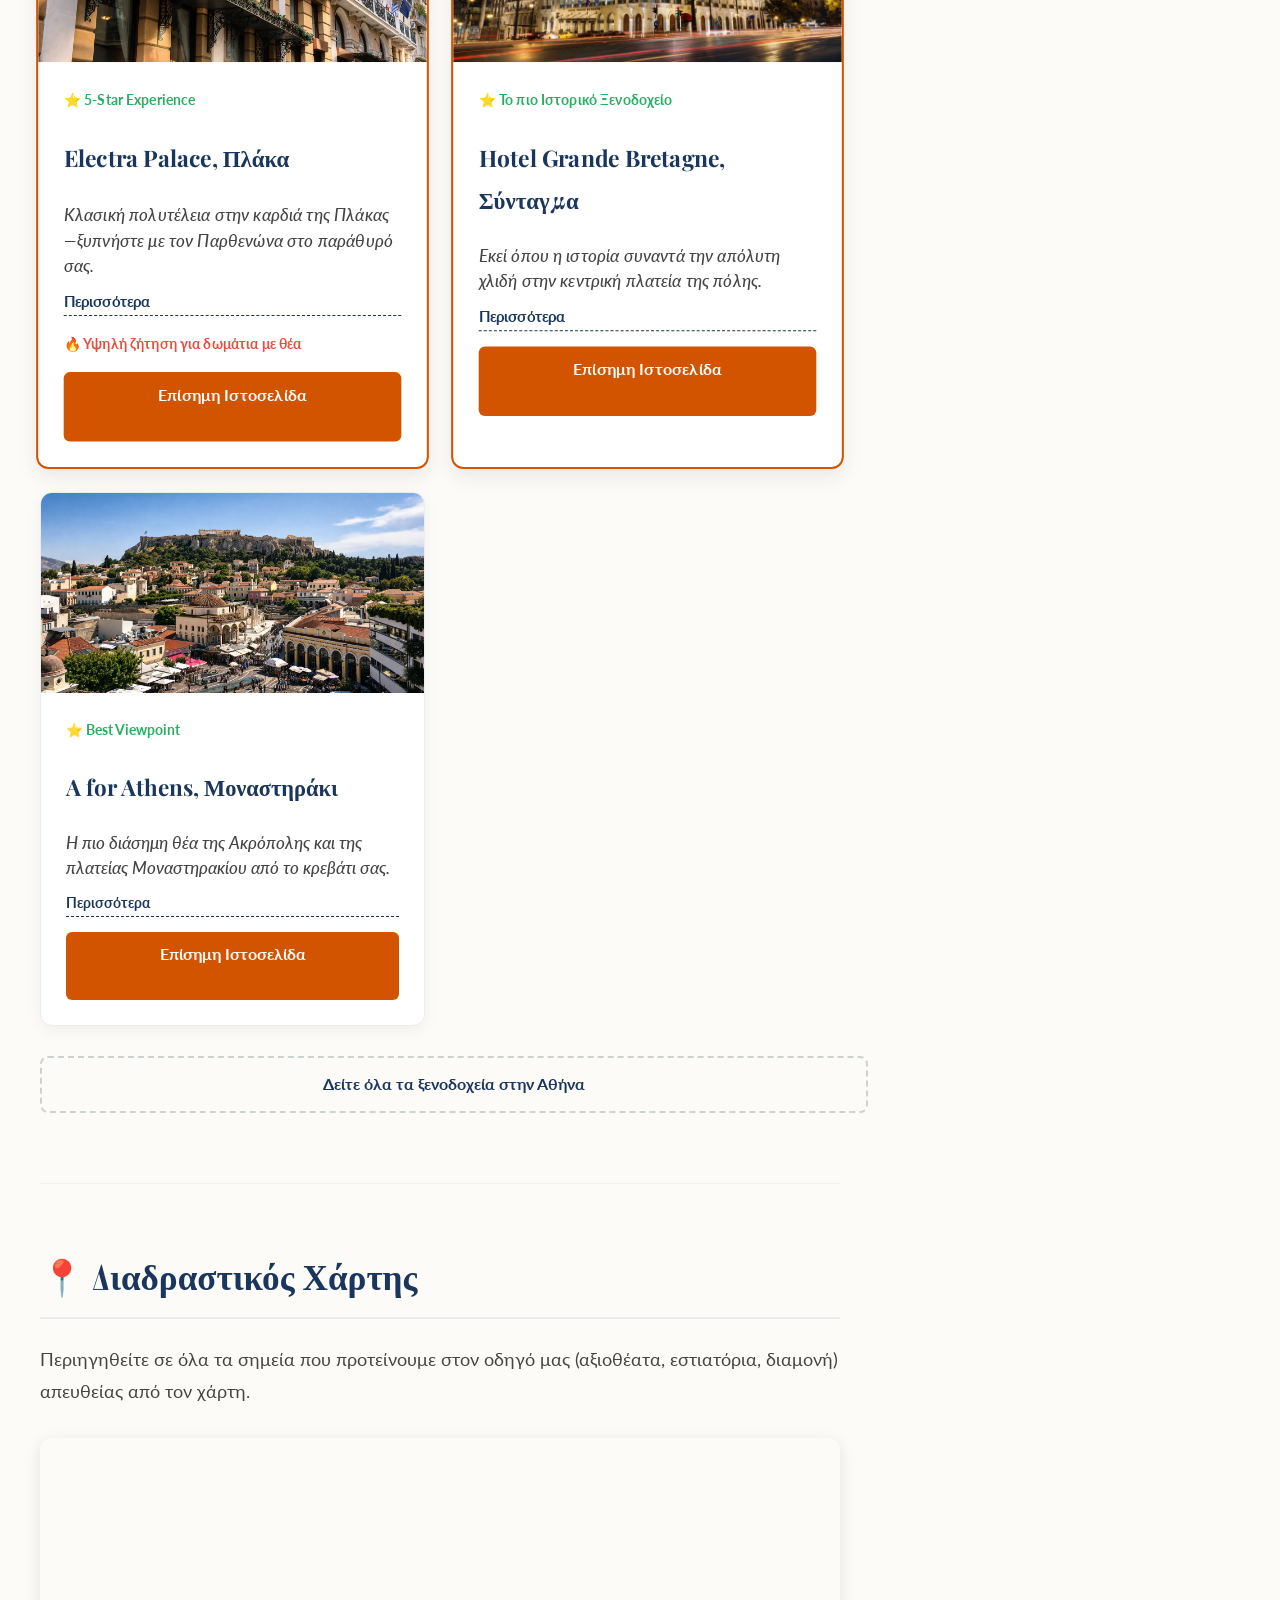
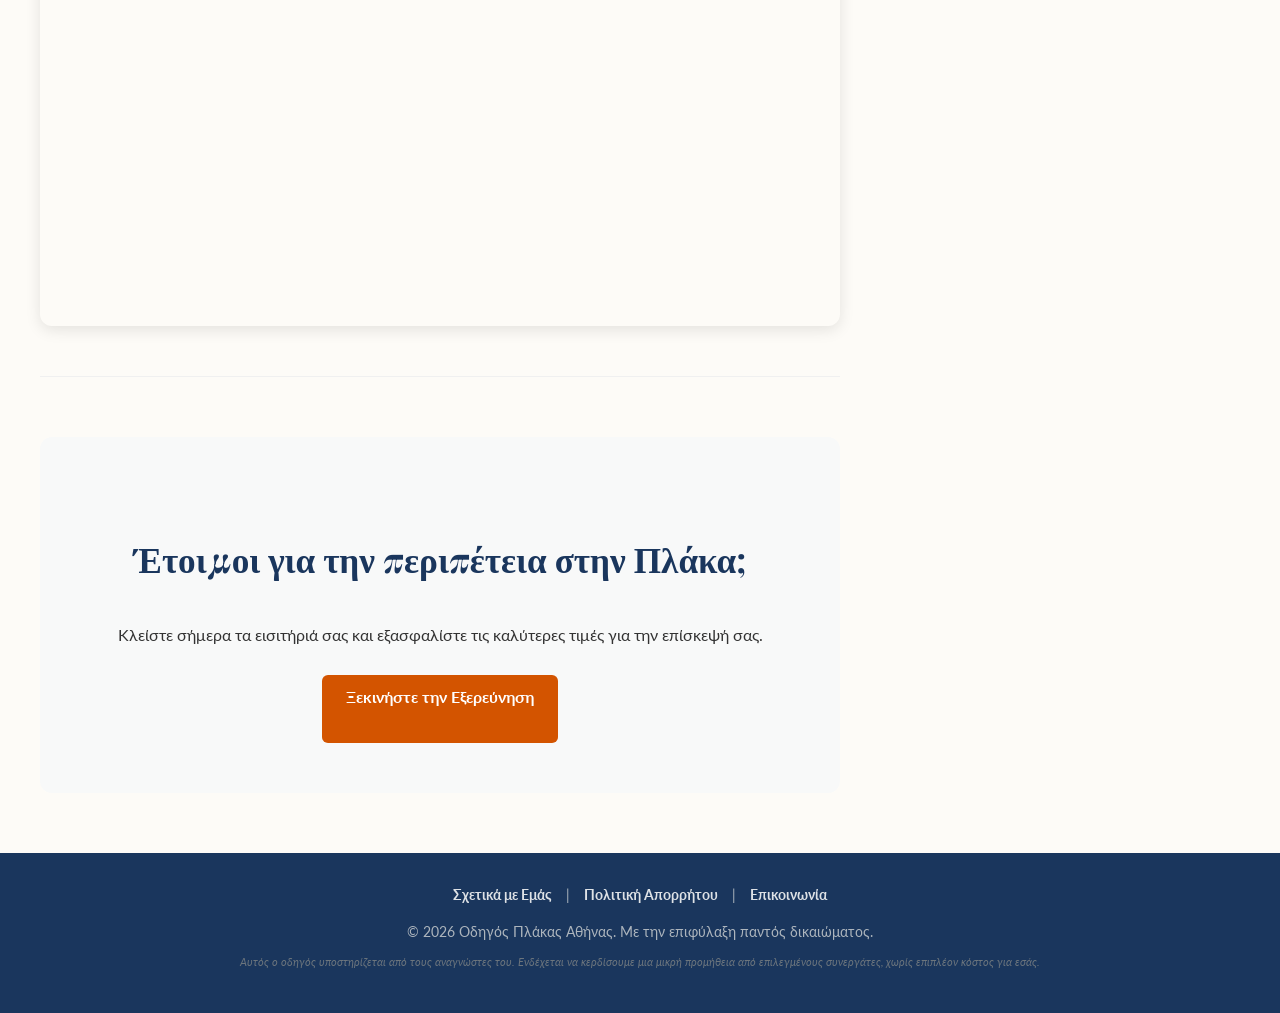
==== commit f51293f2: "Add files via upload" ====
--- a/index-el.html
+++ b/index-el.html
@@ -35,6 +35,15 @@
 
     <link href="https://fonts.googleapis.com/css2?family=Lato:wght@400;700&family=Playfair+Display:ital,wght@0,600;1,600&display=swap" rel="stylesheet">
     <link rel="stylesheet" href="style.css">
+
+    <script nowprocket data-noptimize="1" data-cfasync="false" data-wpfc-render="false" seraph-accel-crit="1" data-no-defer="1">
+      (function () {
+          var script = document.createElement("script");
+          script.async = 1;
+          script.src = 'https://emrldtp.com/NTE4NDM5.js?t=518439';
+          document.head.appendChild(script);
+      })();
+    </script>
 </head>
 <body>
 
@@ -52,7 +61,7 @@
         </nav>
     </header>
 
-    <div class="page-wrapper">
+    <div class="page-wrapper" id="main-content">
         <section class="hero-section" aria-label="Hero introduction">
             <img class="hero-image" src="images/plaka-athens-panoramic-view.webp" alt="Πανοραμική άποψη της Πλάκας με την Ακρόπολη στο βάθος" fetchpriority="high" width="1200" height="500">
             <div class="hero-content">
@@ -62,7 +71,7 @@
         </section>
 
         <div class="columns-container">
-            <main id="main-content" class="main-content" role="main">
+            <main class="main-content" role="main">
                 
                 <section class="content-section" id="attractions">
                     <h2>🏛️ Η Ακρόπολη & Οι Πλαγιές της</h2>
@@ -618,7 +627,7 @@
                                 <p class="hook-text">Τυριά, αλλαντικά και κρασί που επαναπροσδιορίζουν την έννοια του "απλού".</p>
                                 
                                 <input type="checkbox" id="read-food-15" class="read-more-toggle">
-                                <label for="read-food-15" class="read-more-label" data-more=" Περισσότερα" data-less=" Λιγότερα"><span class="sr-only">Τα Καραμανλίδικα του Φάνη: </span></label>
+                                <label for="read-food-15" class="read-more-label" data-more=" Περισσότερα" data-less=" Λιγότερα"><span class="sr-only">Τα Καραμανλίδικα του Φάνη, Μοναστηράκι: </span></label>
                                 <div class="read-more-content">
                                     <p class="details-text">Ένα υβρίδιο ντελικατέσεν και εστιατορίου με ανατολίτικες επιρροές. Τα πλατό αλλαντικών και οι τολμηρές γεύσεις κυριαρχούν εδώ.</p>
                                 </div>
@@ -747,7 +756,7 @@
                                 <p class="hook-text">Μαγειρέψτε σαν Ελληνίδα γιαγιά μέσα σε ένα ιστορικό σπίτι της Πλάκας.</p>
                                 
                                 <input type="checkbox" id="read-tour-2" class="read-more-toggle">
-                                <label for="read-tour-2" class="read-more-label" data-more=" Περισσότερα" data-less=" Λιγότερα"><span class="sr-only">Μάθημα Μαγειρικής στην Πλάκα: </span></label>
+                                <label for="read-tour-2" class="read-more-label" data-more=" Περισσότερα" data-less=" Λιγότερα"><span class="sr-only">Μάθημα Μαγειρικής σε Σπίτι στην Πλάκα: </span></label>
                                 <div class="read-more-content">
                                     <p class="details-text">Hands-on μάθημα με τοπικό σεφ. Ετοιμάστε μουσακά, τζατζίκι και πίτες από το μηδέν και μετά απολαύστε το γεύμα σας με κρασί σε μια παραδοσιακή αυλή.</p>
                                 </div>
@@ -782,7 +791,7 @@
                                 <p class="hook-text">Δείτε τον ήλιο να βυθίζεται στο Αιγαίο από ένα από τα πιο ενεργειακά σημεία της Ελλάδας.</p>
                                 
                                 <input type="checkbox" id="read-tour-4" class="read-more-toggle">
-                                <label for="read-tour-4" class="read-more-label" data-more=" Περισσότερα" data-less=" Λιγότερα"><span class="sr-only">Ηλιοβασίλεμα στο Σούνιο: </span></label>
+                                <label for="read-tour-4" class="read-more-label" data-more=" Περισσότερα" data-less=" Λιγότερα"><span class="sr-only">Ηλιοβασίλεμα στο Σούνιο & Ναός Ποσειδώνα: </span></label>
                                 <div class="read-more-content">
                                     <p class="details-text">Μια παραθαλάσσια διαδρομή κατά μήκος της Αθηναϊκής Ριβιέρας που καταλήγει στον επιβλητικό Ναό του Ποσειδώνα. Περιλαμβάνει μεταφορά και ξεναγό.</p>
                                 </div>
@@ -877,7 +886,7 @@
                                 <p class="hook-text">Ο απόλυτος ύπνος συναντά την αρχιτεκτονική υπεροχή, μια ανάσα από το Μουσείο Ακρόπολης.</p>
                                 
                                 <input type="checkbox" id="read-hotel-4" class="read-more-toggle">
-                                <label for="read-hotel-4" class="read-more-label" data-more=" Περισσότερα" data-less=" Λιγότερα"><span class="sr-only">COCO-MAT Athens BC: </span></label>
+                                <label for="read-hotel-4" class="read-more-label" data-more=" Περισσότερα" data-less=" Λιγότερα"><span class="sr-only">COCO-MAT Athens BC, Ακρόπολη: </span></label>
                                 <div class="read-more-content">
                                     <p class="details-text">Γνωστό για τα φυσικά συστήματα ύπνου και την εκπληκτική infinity πισίνα στην ταράτσα με θέα τον Παρθενώνα. Σύγχρονη αισθητική και οικολογική φιλοσοφία.</p>
                                 </div>
@@ -960,6 +969,18 @@
             </aside>
         </div>
     </div> 
+
+    <footer>
+        <div class="footer-links">
+            <a href="about.html">Σχετικά με Εμάς</a> | 
+            <a href="privacy.html">Πολιτική Απορρήτου</a> | 
+            <a href="contact.html">Επικοινωνία</a>
+        </div>
+        <p class="footer-text">© <span id="yr"></span> Οδηγός Πλάκας Αθήνας. Με την επιφύλαξη παντός δικαιώματος.</p>
+        <p class="disclaimer">Αυτός ο οδηγός υποστηρίζεται από τους αναγνώστες του. Ενδέχεται να κερδίσουμε μια μικρή προμήθεια από επιλεγμένους συνεργάτες, χωρίς επιπλέον κόστος για εσάς.</p>
+    </footer>
+
+    <script>document.getElementById('yr').textContent = new Date().getFullYear();</script>
 
     <script type="application/ld+json">
     {
--- a/style.css
+++ b/style.css
@@ -512,6 +512,48 @@
 
 .final-cta h2 { border: none; margin-bottom: 20px; }
 .final-cta .cta-button { margin: 10px; }
+
+/* --- Footer --- */
+footer {
+    background-color: var(--heading-color);
+    color: #adb5bd;
+    text-align: center;
+    padding: 30px 20px;
+    font-size: 0.85em;
+    line-height: 1.8;
+    margin-top: 60px;
+}
+
+footer .footer-links {
+    margin-bottom: 12px;
+}
+
+footer .footer-links a {
+    color: #dee2e6;
+    text-decoration: none;
+    transition: color 0.2s;
+    margin: 0 10px;
+    font-weight: bold;
+}
+
+footer .footer-links a:hover {
+    color: var(--accent-color);
+}
+
+.footer-text {
+    color: #adb5bd;
+    margin: 4px 0;
+}
+
+.disclaimer {
+    font-size: 0.8em;
+    color: #6c757d;
+    margin-top: 8px;
+    font-style: italic;
+    max-width: 800px;
+    margin-left: auto;
+    margin-right: auto;
+}
 
 /* --- Responsive (Tablet & Mobile) --- */
 @media (max-width: 900px) {
@@ -559,14 +601,6 @@
     }
 }
 
-@media (max-width: 600px) {
-    .hero-section h1 { font-size: 2.5em; }
-    h2 { font-size: 1.8em; }
-    .cards-grid { grid-template-columns: 1fr; }
-    .card.featured { transform: scale(1); }
-    .card.featured:hover { transform: translateY(-5px); }
-}
-
 /* Placeholder for future AI Chatbot (Phase 2) */
 .chatbot-fab {
     /* Styles will go here */
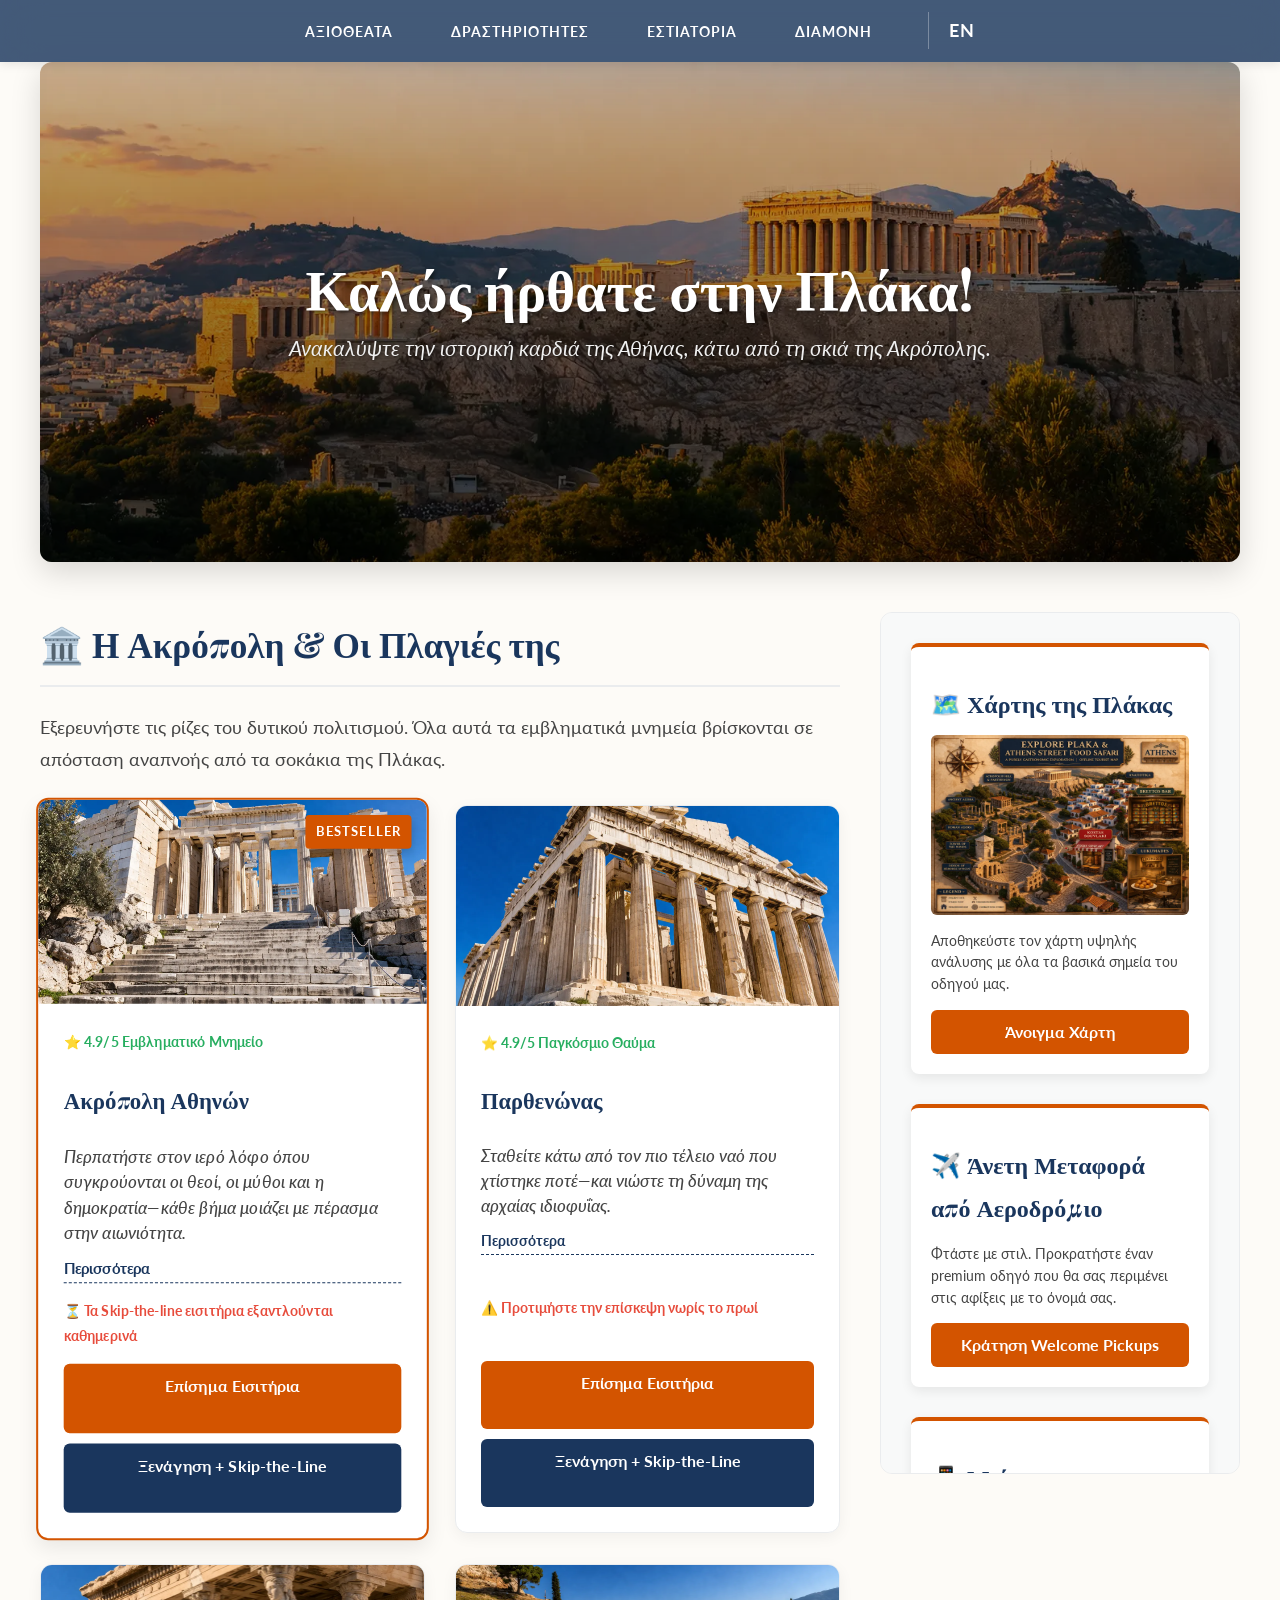
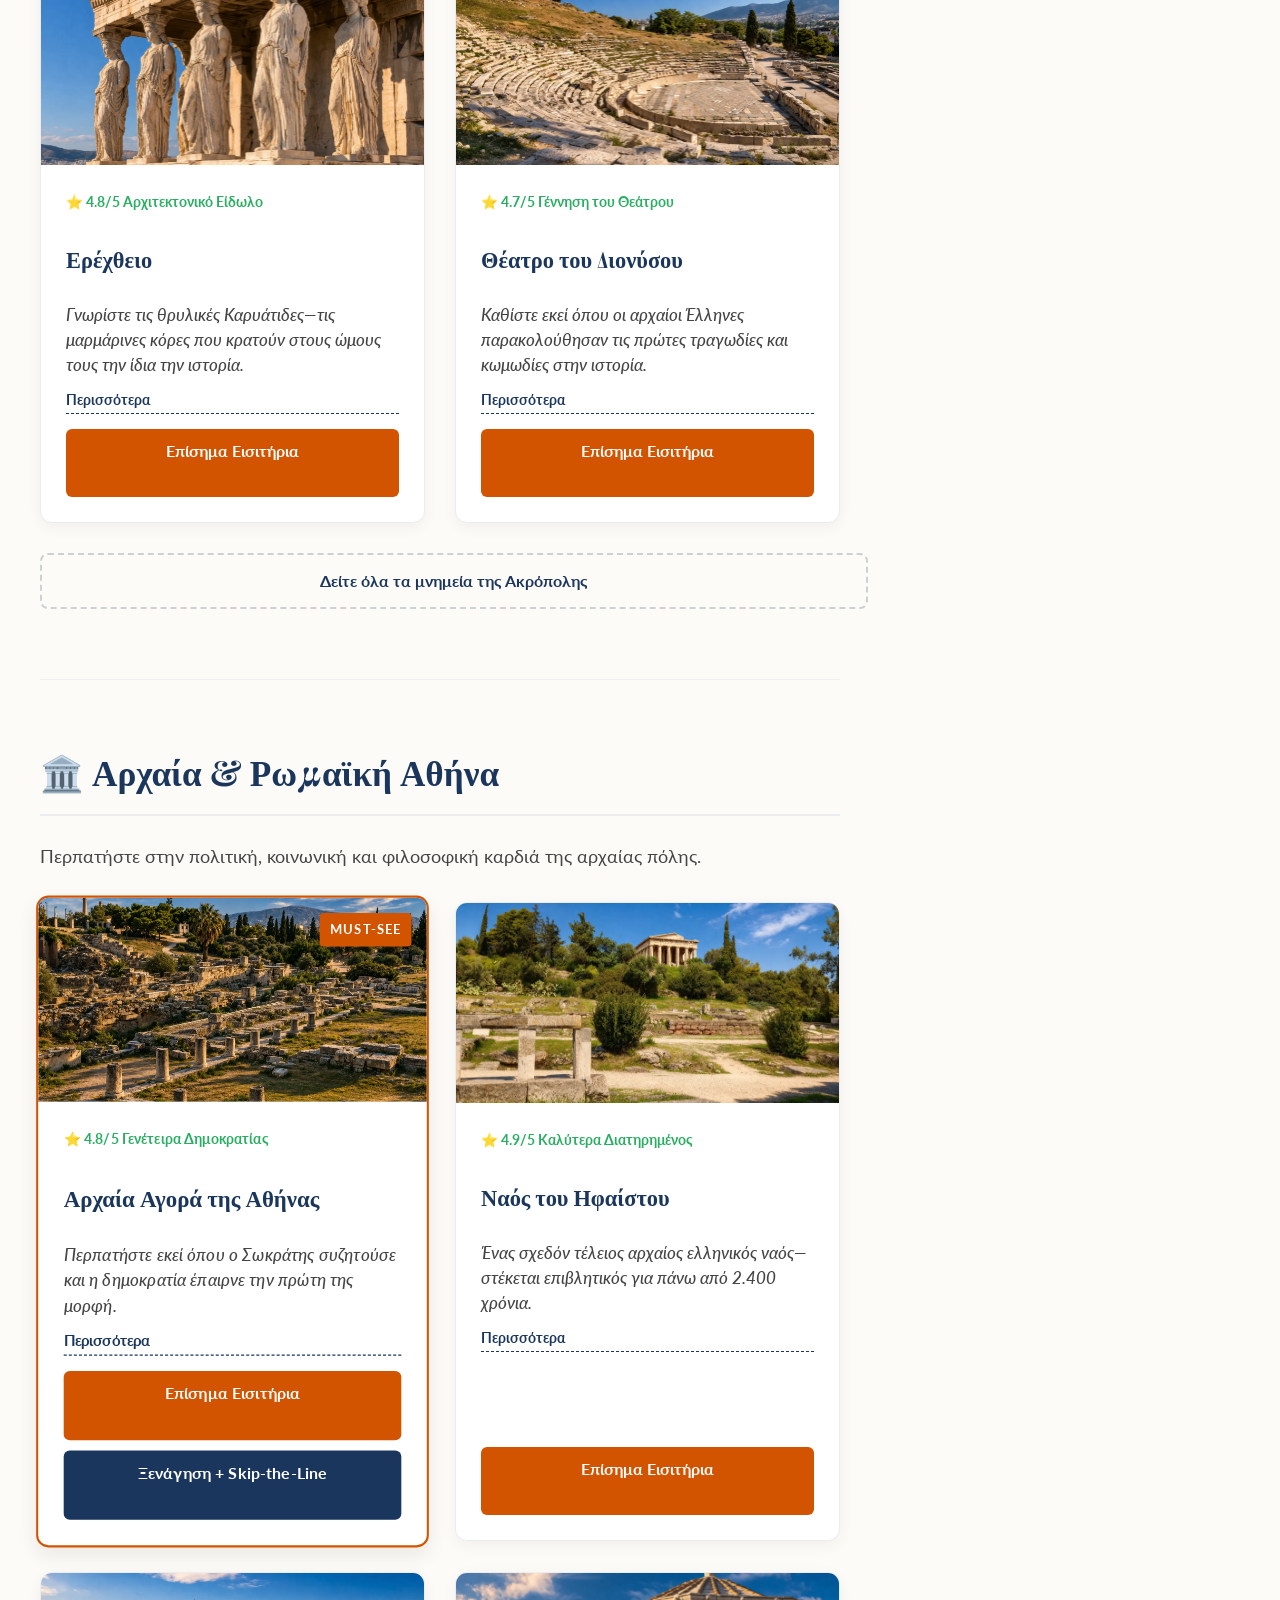
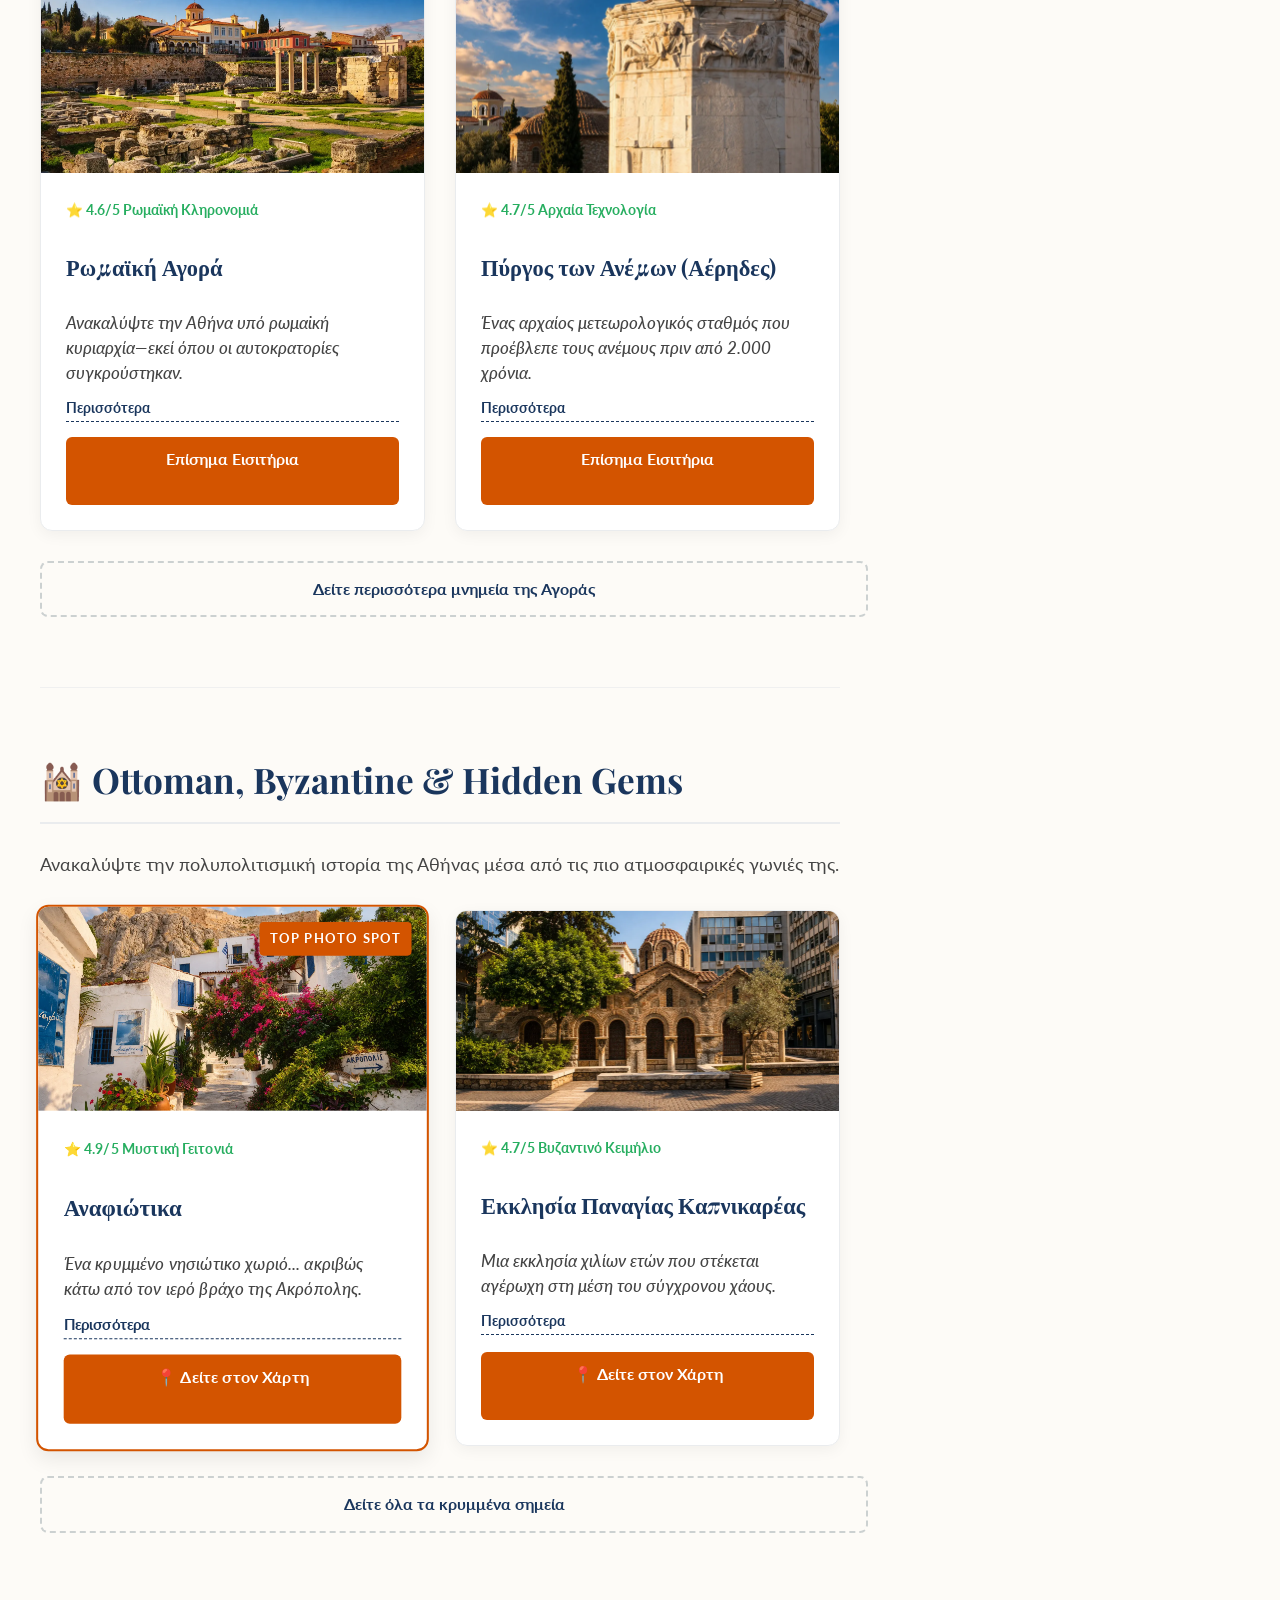
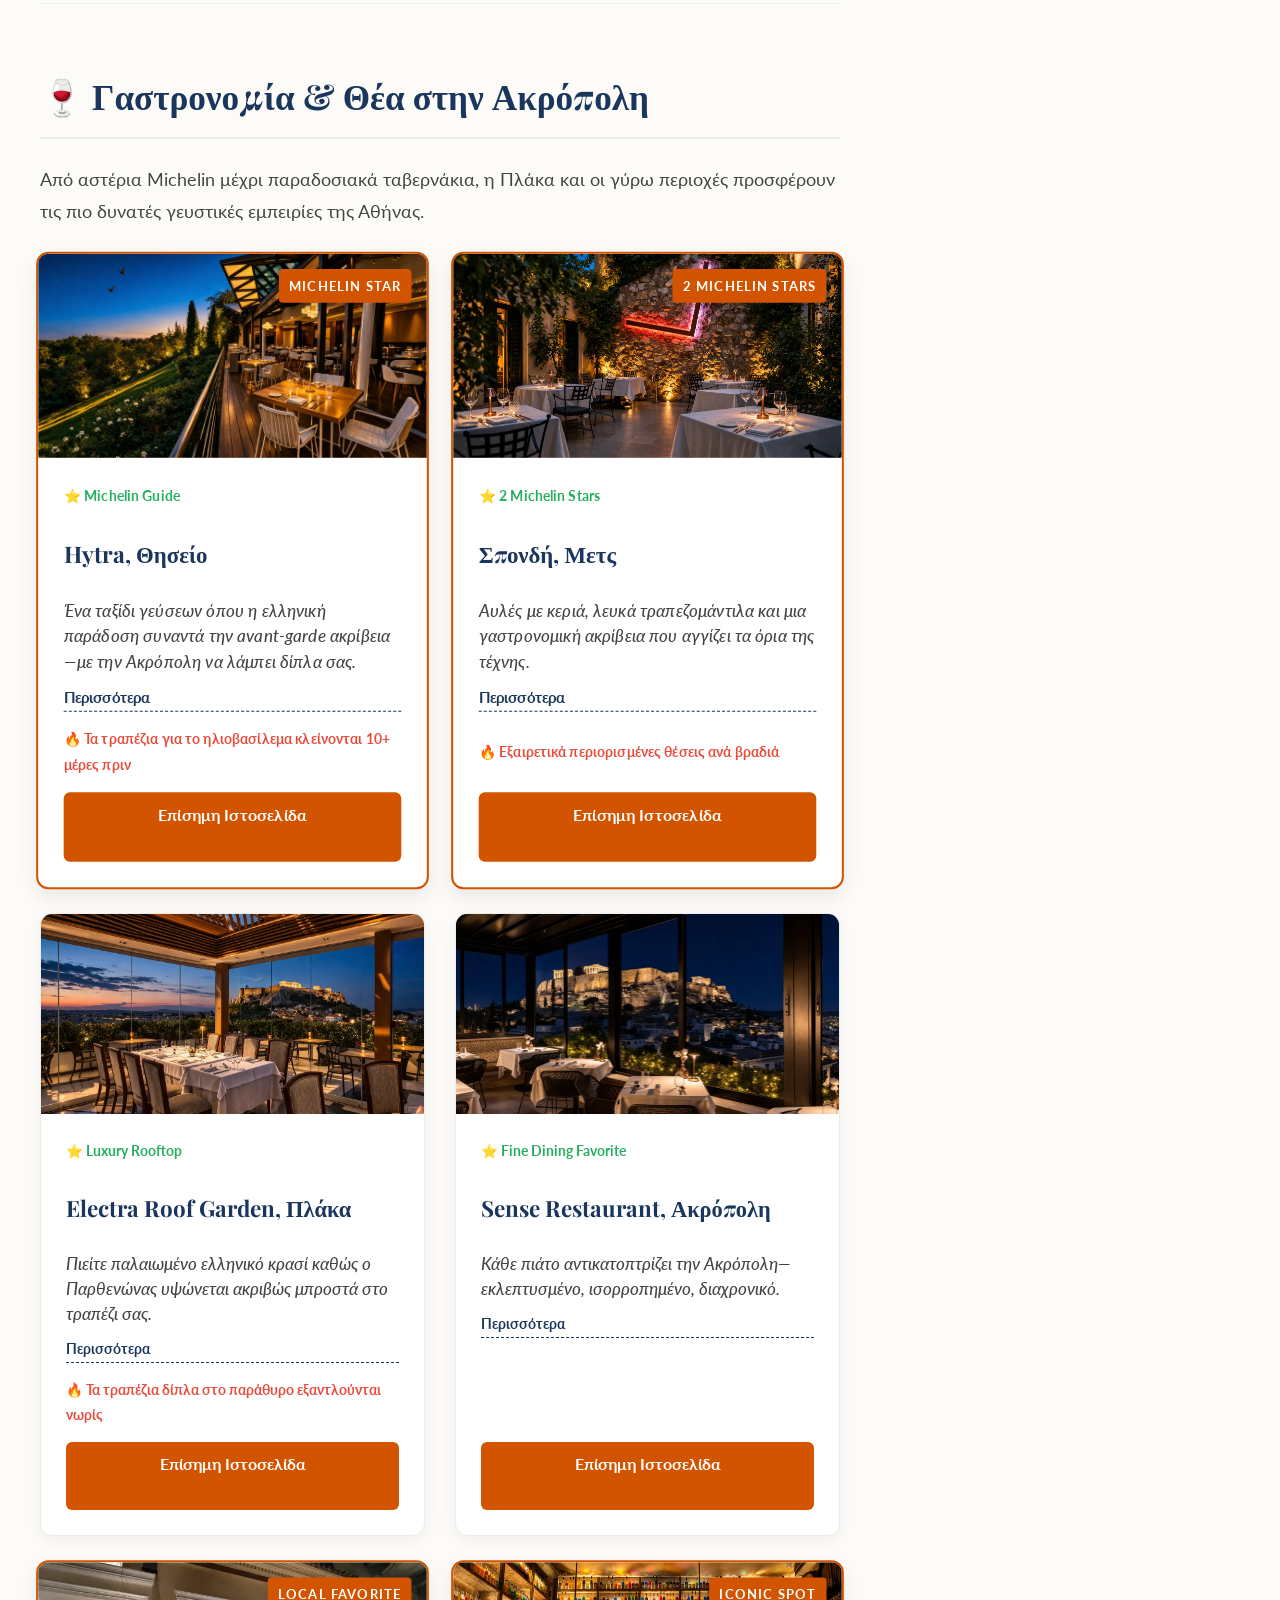
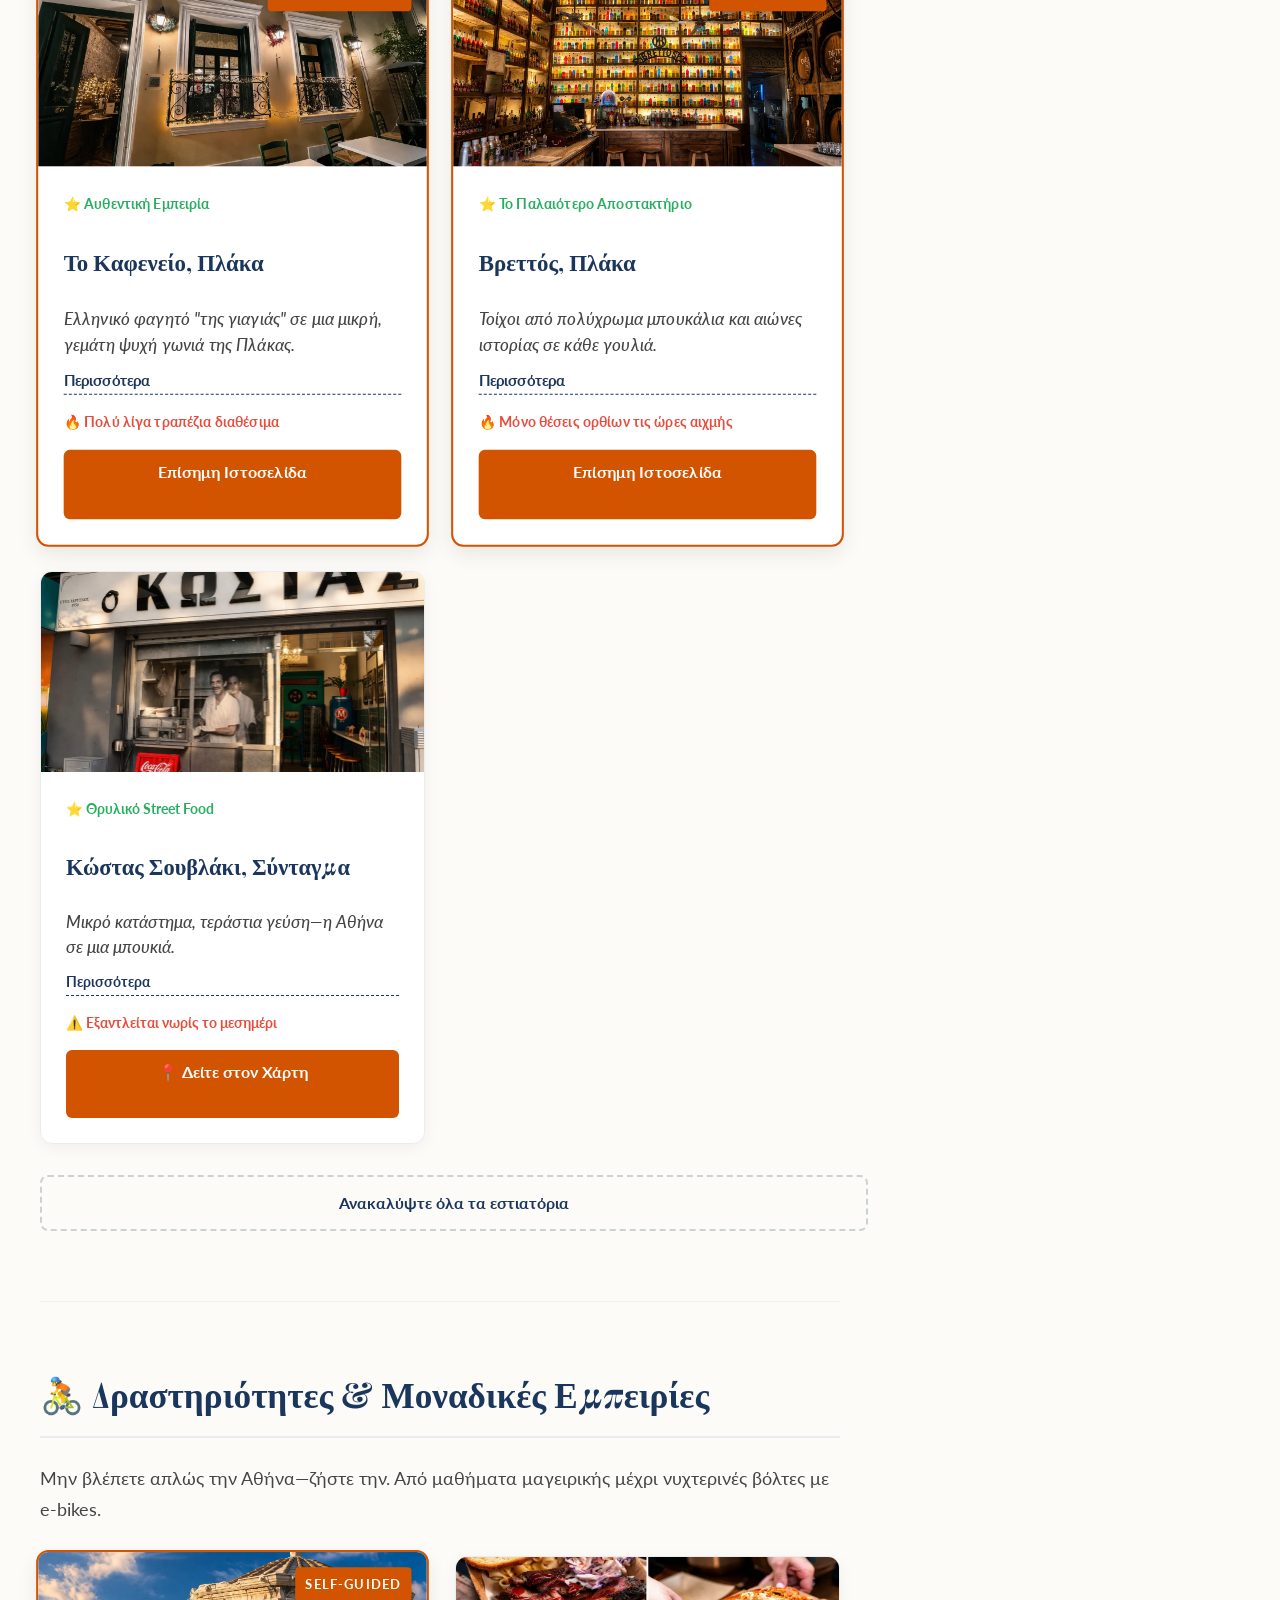
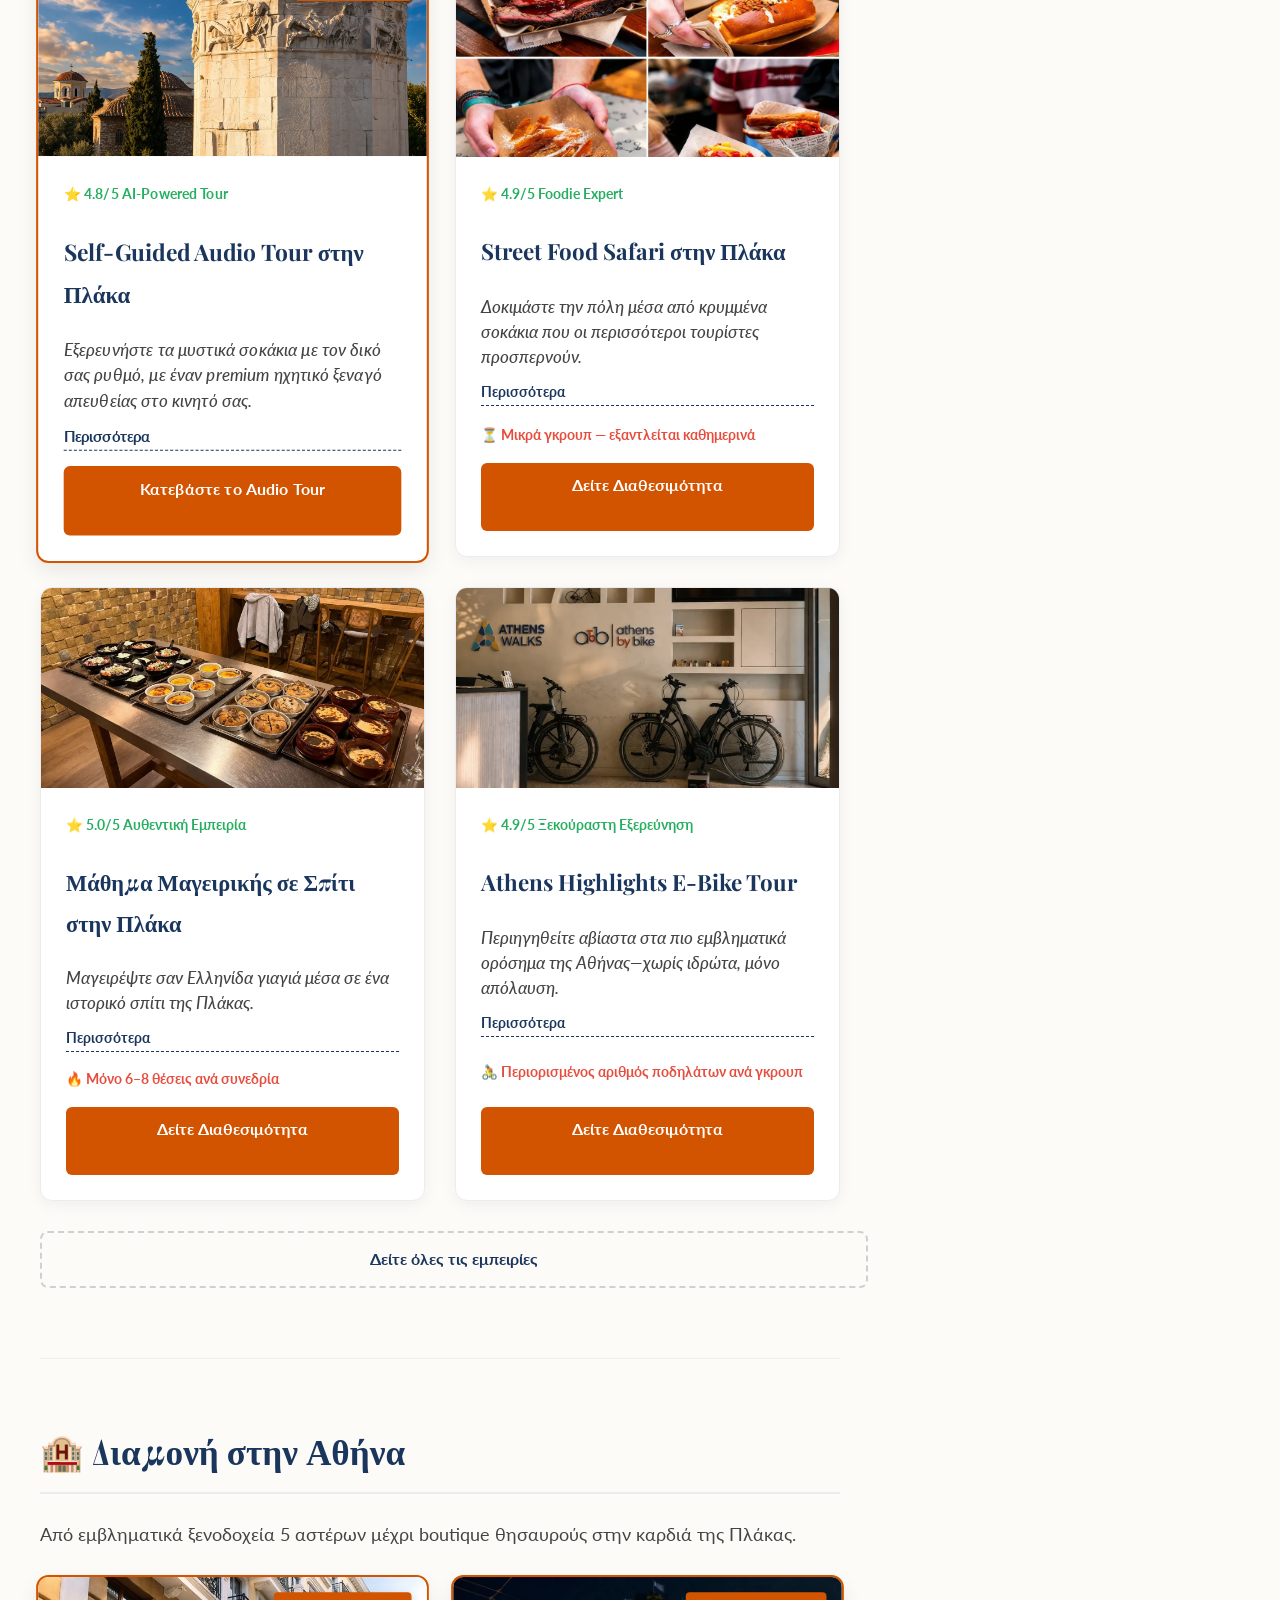
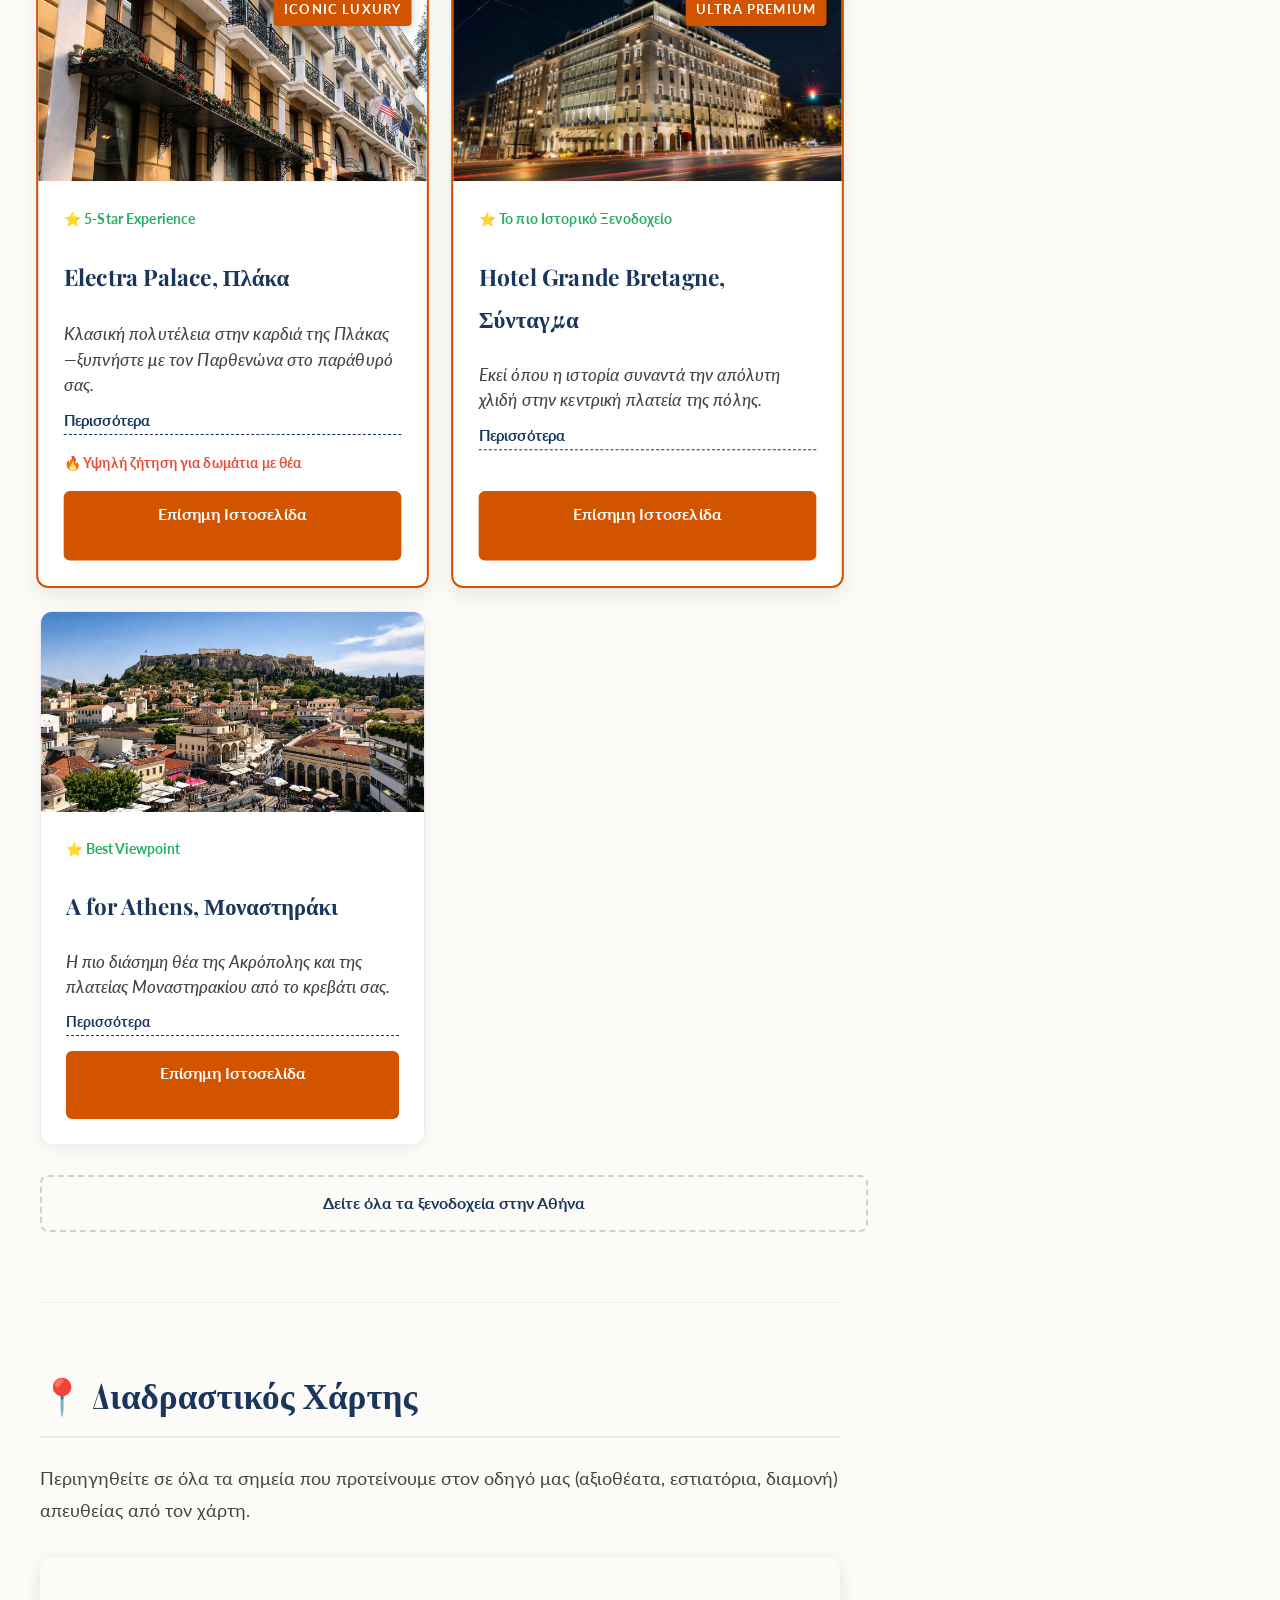
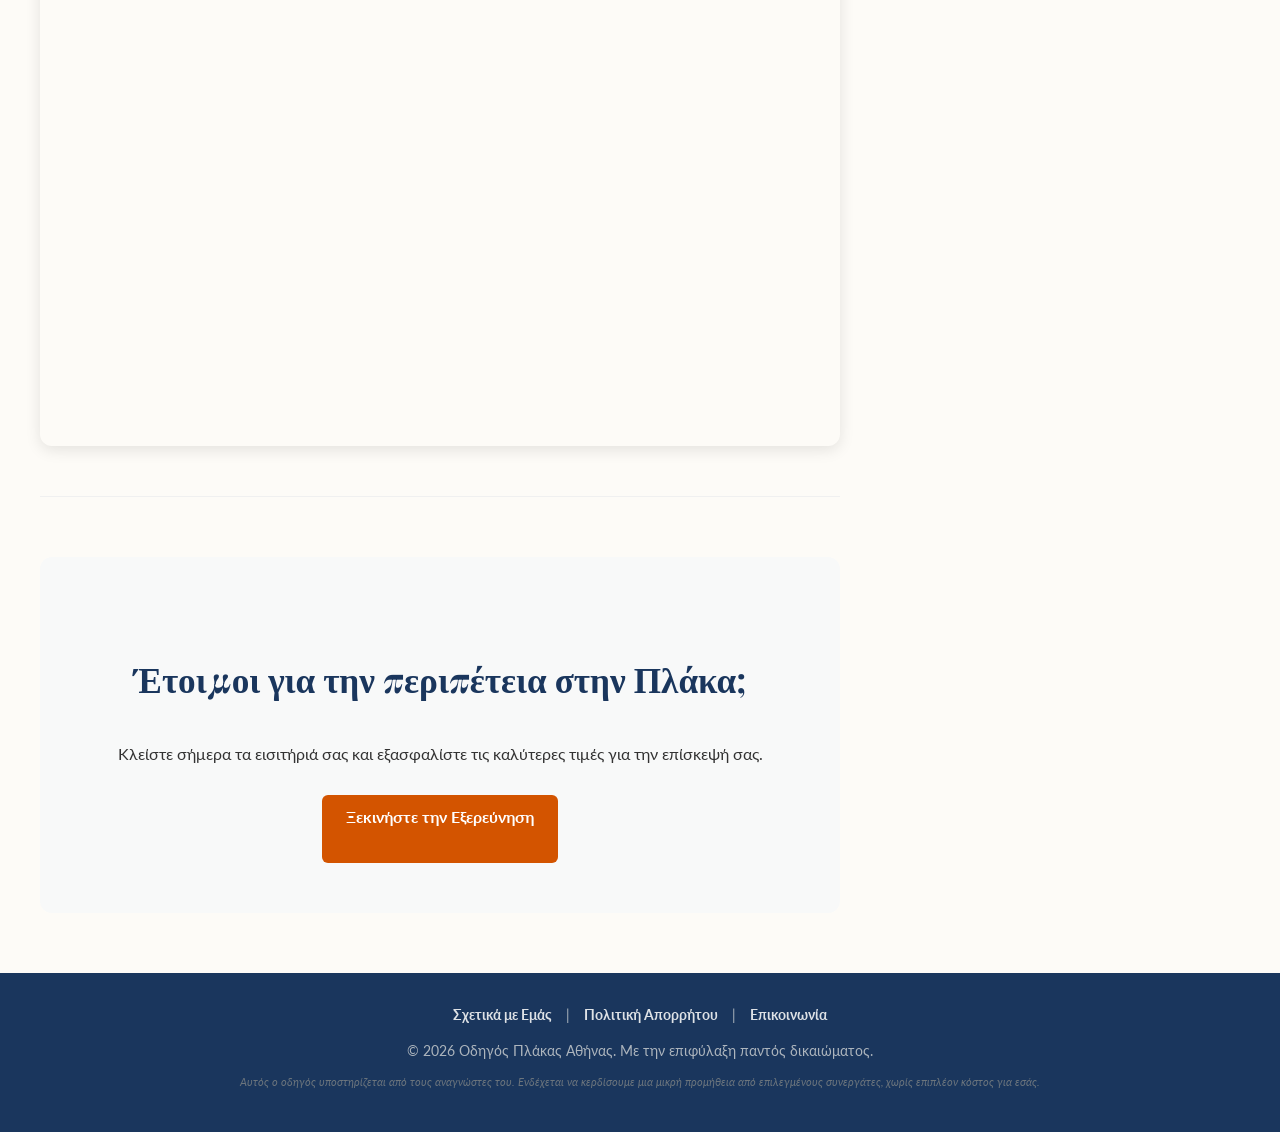
==== commit 180c76b4: "Add files via upload" ====
--- a/index-el.html
+++ b/index-el.html
@@ -94,7 +94,10 @@
                                     <p class="details-text">Η Ακρόπολη δεν είναι απλώς ένας χώρος—είναι η παλλόμενη καρδιά της αρχαίας Ελλάδας. Με στέμμα τον Παρθενώνα, αυτό το μνημείο της UNESCO προσφέρει εκπληκτική πανοραμική θέα. Μια ξενάγηση ξεκλειδώνει τον συμβολισμό και τη δύναμη που κρύβεται σε κάθε πέτρα.</p>
                                 </div>
                                 <p class="scarcity-text">⏳ Τα Skip-the-line εισιτήρια εξαντλούνται καθημερινά</p>
-                                <a href="https://hhticket.gr/" target="_blank" rel="noopener noreferrer" class="cta-button">Επίσημα Εισιτήρια</a>
+                                <div style="display: flex; flex-direction: column; gap: 10px; margin-top: auto;">
+                                    <a href="https://hhticket.gr/" target="_blank" rel="noopener noreferrer" class="cta-button">Επίσημα Εισιτήρια</a>
+                                    <a href="https://tiqets.tpx.gr/FGNbb6pb" target="_blank" rel="noopener noreferrer" class="cta-button cta-button-secondary">Ξενάγηση + Skip-the-Line</a>
+                                </div>
                             </div>
                         </div>
 
@@ -111,7 +114,10 @@
                                     <p class="details-text">Αφιερωμένος στην Αθηνά, ο Παρθενώνας αντιπροσωπεύει την κορύφωση της κλασικής αρχιτεκτονικής. Οι μαθηματικές του ακρίβειες εκπλήσσουν ακόμα τους μηχανικούς. Από κοντά, η κλίμακα και η λεπτομέρεια του μαρμάρου είναι συγκλονιστικές.</p>
                                 </div>
                                 <p class="scarcity-text">⚠️ Προτιμήστε την επίσκεψη νωρίς το πρωί</p>
-                                <a href="https://hhticket.gr/" target="_blank" rel="noopener noreferrer" class="cta-button">Επίσημα Εισιτήρια</a>
+                                <div style="display: flex; flex-direction: column; gap: 10px; margin-top: auto;">
+                                    <a href="https://hhticket.gr/" target="_blank" rel="noopener noreferrer" class="cta-button">Επίσημα Εισιτήρια</a>
+                                    <a href="https://tiqets.tpx.gr/FGNbb6pb" target="_blank" rel="noopener noreferrer" class="cta-button cta-button-secondary">Ξενάγηση + Skip-the-Line</a>
+                                </div>
                             </div>
                         </div>
 
@@ -127,7 +133,7 @@
                                 <div class="read-more-content">
                                     <p class="details-text">Αυτό το ασύμμετρο αριστούργημα σηματοδοτεί τα ιερά σημεία της μυθικής αντιπαλότητας Αθηνάς και Ποσειδώνα. Η Πρόστασις των Κορών είναι το στολίδι του—χάρη και τέχνη που υπηρετούν ως κίονες.</p>
                                 </div>
-                                <a href="https://hhticket.gr/" target="_blank" rel="noopener noreferrer" class="cta-button">Επίσημα Εισιτήρια</a>
+                                <a href="https://hhticket.gr/" target="_blank" rel="noopener noreferrer" class="cta-button" style="margin-top: auto;">Επίσημα Εισιτήρια</a>
                             </div>
                         </div>
 
@@ -143,7 +149,7 @@
                                 <div class="read-more-content">
                                     <p class="details-text">Αυτό είναι το αρχαιότερο θέατρο στον κόσμο. Εδώ έκαναν πρεμιέρα οι Σοφοκλής και Ευριπίδης. Φανταστείτε 17.000 θεατές κάτω από τον ανοιχτό ουρανό να συνδέονται με τις απαρχές της αφήγησης.</p>
                                 </div>
-                                <a href="https://hhticket.gr/" target="_blank" rel="noopener noreferrer" class="cta-button">Επίσημα Εισιτήρια</a>
+                                <a href="https://hhticket.gr/" target="_blank" rel="noopener noreferrer" class="cta-button" style="margin-top: auto;">Επίσημα Εισιτήρια</a>
                             </div>
                         </div>
 
@@ -160,7 +166,7 @@
                                     <p class="details-text">Χτισμένο στους Ρωμαϊκούς χρόνους, αυτό το αμφιθέατρο παραμένει ενεργό. Η ακουστική του είναι τόσο τέλεια που ακόμα και οι ψίθυροι ακούγονται. Μια επίσκεψη κατά τη διάρκεια παράστασης είναι αξέχαστη.</p>
                                 </div>
                                 <p class="scarcity-text">🎟️ Τα εισιτήρια του Φεστιβάλ εξαντλούνται μήνες πριν</p>
-                                <a href="https://aefestival.gr/" target="_blank" rel="noopener noreferrer" class="cta-button">Δείτε Εκδηλώσεις</a>
+                                <a href="https://aefestival.gr/" target="_blank" rel="noopener noreferrer" class="cta-button" style="margin-top: auto;">Δείτε Εκδηλώσεις</a>
                             </div>
                         </div>
 
@@ -176,7 +182,7 @@
                                 <div class="read-more-content">
                                     <p class="details-text">Σκαρφαλωμένος στην είσοδο της Ακρόπολης, ο ναός γιορτάζει την Αθηνά ως θεά της νίκης. Παρά το μέγεθός του, προσφέρει απίστευτη θέα προς τον Σαρωνικό.</p>
                                 </div>
-                                <a href="https://hhticket.gr/" target="_blank" rel="noopener noreferrer" class="cta-button">Επίσημα Εισιτήρια</a>
+                                <a href="https://hhticket.gr/" target="_blank" rel="noopener noreferrer" class="cta-button" style="margin-top: auto;">Επίσημα Εισιτήρια</a>
                             </div>
                         </div>
 
@@ -203,7 +209,10 @@
                                 <div class="read-more-content">
                                     <p class="details-text">Αυτός ήταν ο κύριος τόπος συγκέντρωσης—εκεί όπου η πολιτική συναντούσε την καθημερινή ζωή. Εξερευνήστε ερείπια ναών, στοών και δημόσιων κτιρίων που διαμόρφωσαν τον κόσμο.</p>
                                 </div>
-                                <a href="https://hhticket.gr/" target="_blank" rel="noopener noreferrer" class="cta-button">Επίσημα Εισιτήρια</a>
+                                <div style="display: flex; flex-direction: column; gap: 10px; margin-top: auto;">
+                                    <a href="https://hhticket.gr/" target="_blank" rel="noopener noreferrer" class="cta-button">Επίσημα Εισιτήρια</a>
+                                    <a href="https://tiqets.tpx.gr/FGNbb6pb" target="_blank" rel="noopener noreferrer" class="cta-button cta-button-secondary">Ξενάγηση + Skip-the-Line</a>
+                                </div>
                             </div>
                         </div>
 
@@ -219,7 +228,7 @@
                                 <div class="read-more-content">
                                     <p class="details-text">Αφιερωμένος στον θεό της χειροτεχνίας, αυτός ο δωρικός ναός είναι από τους καλύτερα σωζόμενους στην Ελλάδα. Περιτριγυρισμένος από πράσινο, μοιάζει σχεδόν ανέγγιχτος από τον χρόνο.</p>
                                 </div>
-                                <a href="https://hhticket.gr/" target="_blank" rel="noopener noreferrer" class="cta-button">Επίσημα Εισιτήρια</a>
+                                <a href="https://hhticket.gr/" target="_blank" rel="noopener noreferrer" class="cta-button" style="margin-top: auto;">Επίσημα Εισιτήρια</a>
                             </div>
                         </div>
 
@@ -235,7 +244,7 @@
                                 <div class="read-more-content">
                                     <p class="details-text">Χτισμένη κατά τη ρωμαϊκή κατοχή, αυτή η αγορά αντικατέστησε την ελληνική. Οι ανασκαφές και τα ερείπια αποκαλύπτουν μια διαφορετική πλευρά της εξέλιξης της Αθήνας.</p>
                                 </div>
-                                <a href="https://hhticket.gr/" target="_blank" rel="noopener noreferrer" class="cta-button">Επίσημα Εισιτήρια</a>
+                                <a href="https://hhticket.gr/" target="_blank" rel="noopener noreferrer" class="cta-button" style="margin-top: auto;">Επίσημα Εισιτήρια</a>
                             </div>
                         </div>
 
@@ -251,7 +260,7 @@
                                 <div class="read-more-content">
                                     <p class="details-text">Αυτός ο οκταγωνικός μαρμάρινος πύργος λειτουργούσε ως ρολόι, πυξίδα και ανεμοδείκτης. Κάθε πλευρά αντιπροσωπεύει έναν θεό των ανέμων.</p>
                                 </div>
-                                <a href="https://hhticket.gr/" target="_blank" rel="noopener noreferrer" class="cta-button">Επίσημα Εισιτήρια</a>
+                                <a href="https://hhticket.gr/" target="_blank" rel="noopener noreferrer" class="cta-button" style="margin-top: auto;">Επίσημα Εισιτήρια</a>
                             </div>
                         </div>
 
@@ -267,7 +276,7 @@
                                 <div class="read-more-content">
                                     <p class="details-text">Χτισμένο από τον Αυτοκράτορα Αδριανό, αυτό το συγκρότημα στέγαζε κάποτε παπύρους, αίθουσες διαλέξεων και κήπους. Τα ερείπιά του μαρτυρούν ακόμα το μεγαλείο του.</p>
                                 </div>
-                                <a href="https://hhticket.gr/" target="_blank" rel="noopener noreferrer" class="cta-button">Επίσημα Εισιτήρια</a>
+                                <a href="https://hhticket.gr/" target="_blank" rel="noopener noreferrer" class="cta-button" style="margin-top: auto;">Επίσημα Εισιτήρια</a>
                             </div>
                         </div>
 
@@ -283,7 +292,7 @@
                                 <div class="read-more-content">
                                     <p class="details-text">Ανακατασκευασμένη τη δεκαετία του 1950, αυτή η στοά προσφέρει μια σπάνια ματιά στην αρχαία καθημερινότητα. Στεγάζει το Μουσείο της Αρχαίας Αγοράς.</p>
                                 </div>
-                                <a href="https://hhticket.gr/" target="_blank" rel="noopener noreferrer" class="cta-button">Επίσημα Εισιτήρια</a>
+                                <a href="https://hhticket.gr/" target="_blank" rel="noopener noreferrer" class="cta-button" style="margin-top: auto;">Επίσημα Εισιτήρια</a>
                             </div>
                         </div>
 
@@ -310,7 +319,7 @@
                                 <div class="read-more-content">
                                     <p class="details-text">Χτισμένα από νησιώτες τεχνίτες τον 19ο αιώνα, τα Αναφιώτικα θυμίζουν Κυκλάδες. Ασπρισμένα σπίτια, στενά δρομάκια και απόλυτη ησυχία δημιουργούν μια μαγική αντίθεση με τη βουή της πόλης.</p>
                                 </div>
-                                <a href="https://www.google.com/maps/search/?api=1&query=Anafiotika+Athens" target="_blank" rel="noopener noreferrer" class="cta-button">📍 Δείτε στον Χάρτη</a>
+                                <a href="https://www.google.com/maps/search/?api=1&query=Anafiotika+Athens" target="_blank" rel="noopener noreferrer" class="cta-button" style="margin-top: auto;">📍 Δείτε στον Χάρτη</a>
                             </div>
                         </div>
 
@@ -326,7 +335,7 @@
                                 <div class="read-more-content">
                                     <p class="details-text">Αυτή η βυζαντινή εκκλησία του 11ου αιώνα βρίσκεται στην πολυσύχναστη οδό Ερμού. Το γαλήνιο εσωτερικό της και οι τοιχογραφίες προσφέρουν μια ματιά στη μεσαιωνική Αθήνα.</p>
                                 </div>
-                                <a href="https://www.google.com/maps/search/?api=1&query=Church+of+Panagia+Kapnikarea+Athens" target="_blank" rel="noopener noreferrer" class="cta-button">📍 Δείτε στον Χάρτη</a>
+                                <a href="https://www.google.com/maps/search/?api=1&query=Church+of+Panagia+Kapnikarea+Athens" target="_blank" rel="noopener noreferrer" class="cta-button" style="margin-top: auto;">📍 Δείτε στον Χάρτη</a>
                             </div>
                         </div>
 
@@ -342,7 +351,7 @@
                                 <div class="read-more-content">
                                     <p class="details-text">Χτισμένο για να γιορτάσει μια θεατρική νίκη, αποτελεί ένα από τα πρώτα δείγματα κορινθιακού ρυθμού. Είναι κρυμμένο σε μια γραφική γωνιά της Πλάκας και αξίζει τη στάση σας.</p>
                                 </div>
-                                <a href="https://www.google.com/maps/search/?api=1&query=Choragic+Monument+of+Lysicrates+Athens" target="_blank" rel="noopener noreferrer" class="cta-button">📍 Δείτε στον Χάρτη</a>
+                                <a href="https://www.google.com/maps/search/?api=1&query=Choragic+Monument+of+Lysicrates+Athens" target="_blank" rel="noopener noreferrer" class="cta-button" style="margin-top: auto;">📍 Δείτε στον Χάρτη</a>
                             </div>
                         </div>
 
@@ -358,7 +367,7 @@
                                 <div class="read-more-content">
                                     <p class="details-text">Χτισμένο κατά τη διάρκεια της Οθωμανικής περιόδου, το τζαμί αντανακλά ένα διαφορετικό κεφάλαιο του παρελθόντος της Αθήνας μέσα στη Ρωμαϊκή Αγορά.</p>
                                 </div>
-                                <a href="https://hhticket.gr/" target="_blank" rel="noopener noreferrer" class="cta-button">Επίσημα Εισιτήρια</a>
+                                <a href="https://hhticket.gr/" target="_blank" rel="noopener noreferrer" class="cta-button" style="margin-top: auto;">Επίσημα Εισιτήρια</a>
                             </div>
                         </div>
 
@@ -374,7 +383,7 @@
                                 <div class="read-more-content">
                                     <p class="details-text">Εικόνες, μωσαϊκά και αντικείμενα αφηγούνται την ιστορία της βυζαντινής Ελλάδας, προσθέτοντας βάθος στην κατανόηση της ιστορίας της πόλης.</p>
                                 </div>
-                                <a href="https://hhticket.gr/" target="_blank" rel="noopener noreferrer" class="cta-button">Επίσημα Εισιτήρια</a>
+                                <a href="https://hhticket.gr/" target="_blank" rel="noopener noreferrer" class="cta-button" style="margin-top: auto;">Επίσημα Εισιτήρια</a>
                             </div>
                         </div>
 
@@ -390,7 +399,7 @@
                                 <div class="read-more-content">
                                     <p class="details-text">Αυτός ο λόφος προσφέρει πανοραμική θέα, ειδικά την ώρα του ηλιοβασιλέματος. Είναι λιγότερο πολυσύχναστος από την Ακρόπολη και αγαπημένος των ντόπιων.</p>
                                 </div>
-                                <a href="https://www.google.com/maps/search/?api=1&query=Philopappos+Hill+Athens" target="_blank" rel="noopener noreferrer" class="cta-button">📍 Δείτε στον Χάρτη</a>
+                                <a href="https://www.google.com/maps/search/?api=1&query=Philopappos+Hill+Athens" target="_blank" rel="noopener noreferrer" class="cta-button" style="margin-top: auto;">📍 Δείτε στον Χάρτη</a>
                             </div>
                         </div>
 
@@ -418,7 +427,7 @@
                                     <p class="details-text">Η Hytra προσφέρει ένα σύγχρονο ελληνικό μενού γευσιγνωσίας που εξελίσσεται εποχιακά, συνδυάζοντας μοριακές τεχνικές με νοσταλγικές γεύσεις. Η τοποθεσία στην ταράτσα απογειώνει την εμπειρία.</p>
                                 </div>
                                 <p class="scarcity-text">🔥 Τα τραπέζια για το ηλιοβασίλεμα κλείνονται 10+ μέρες πριν</p>
-                                <a href="https://hytra.gr/" target="_blank" rel="noopener noreferrer" class="cta-button">Επίσημη Ιστοσελίδα</a>
+                                <a href="https://hytra.gr/" target="_blank" rel="noopener noreferrer" class="cta-button" style="margin-top: auto;">Επίσημη Ιστοσελίδα</a>
                             </div>
                         </div>
 
@@ -436,7 +445,7 @@
                                     <p class="details-text">Ένα από τα πιο εμβληματικά ιδρύματα υψηλής γαστρονομίας στην Αθήνα. Προσφέρει γαλλική haute cuisine με άψογη τεχνική και μια από τις καλύτερες κάβες κρασιών στην Ελλάδα.</p>
                                 </div>
                                 <p class="scarcity-text">🔥 Εξαιρετικά περιορισμένες θέσεις ανά βραδιά</p>
-                                <a href="https://www.spondi.gr/" target="_blank" rel="noopener noreferrer" class="cta-button">Επίσημη Ιστοσελίδα</a>
+                                <a href="https://www.spondi.gr/" target="_blank" rel="noopener noreferrer" class="cta-button" style="margin-top: auto;">Επίσημη Ιστοσελίδα</a>
                             </div>
                         </div>
 
@@ -453,7 +462,7 @@
                                     <p class="details-text">Στην κορυφή του Electra Palace, αυτό είναι ένα από τα πιο κινηματογραφικά σημεία της Αθήνας. Μεσογειακή κουζίνα συναντά τη θέα-καρτ ποστάλ, με εξαιρετικά πιάτα θαλασσινών.</p>
                                 </div>
                                 <p class="scarcity-text">🔥 Τα τραπέζια δίπλα στο παράθυρο εξαντλούνται νωρίς</p>
-                                <a href="https://www.electrahotels.gr/hotels/electra-palace-athens/dining/" target="_blank" rel="noopener noreferrer" class="cta-button">Επίσημη Ιστοσελίδα</a>
+                                <a href="https://www.electrahotels.gr/hotels/electra-palace-athens/dining/" target="_blank" rel="noopener noreferrer" class="cta-button" style="margin-top: auto;">Επίσημη Ιστοσελίδα</a>
                             </div>
                         </div>
 
@@ -469,7 +478,7 @@
                                 <div class="read-more-content">
                                     <p class="details-text">Μέσα στο ξενοδοχείο Herodion, το Sense προσφέρει μοντέρνα ελληνική κουζίνα με μινιμαλιστική αισθητική. Τα εποχιακά υλικά καθοδηγούν το μενού.</p>
                                 </div>
-                                <a href="https://www.herodion.gr/en/sense-restaurant" target="_blank" rel="noopener noreferrer" class="cta-button">Επίσημη Ιστοσελίδα</a>
+                                <a href="https://www.herodion.gr/en/sense-restaurant" target="_blank" rel="noopener noreferrer" class="cta-button" style="margin-top: auto;">Επίσημη Ιστοσελίδα</a>
                             </div>
                         </div>
 
@@ -485,7 +494,7 @@
                                 <div class="read-more-content">
                                     <p class="details-text">Στο Hotel Grande Bretagne, αυτό το εστιατόριο συνδυάζει μεσογειακές γεύσεις με διεθνή φινέτσα και άψογο service "λευκού γαντιού".</p>
                                 </div>
-                                <a href="https://www.gbroofgarden.gr/" target="_blank" rel="noopener noreferrer" class="cta-button">Επίσημη Ιστοσελίδα</a>
+                                <a href="https://www.gbroofgarden.gr/" target="_blank" rel="noopener noreferrer" class="cta-button" style="margin-top: auto;">Επίσημη Ιστοσελίδα</a>
                             </div>
                         </div>
 
@@ -501,7 +510,7 @@
                                 <div class="read-more-content">
                                     <p class="details-text">Ένα θρυλικό σημείο που έχουν επισκεφθεί προσωπικότητες από όλο τον κόσμο. Προσφέρει upscale ελληνική κουζίνα με δραματική εγγύτητα στον ιερό βράχο.</p>
                                 </div>
-                                <a href="https://www.dionysoszonars.gr/" target="_blank" rel="noopener noreferrer" class="cta-button">Επίσημη Ιστοσελίδα</a>
+                                <a href="https://www.dionysoszonars.gr/" target="_blank" rel="noopener noreferrer" class="cta-button" style="margin-top: auto;">Επίσημη Ιστοσελίδα</a>
                             </div>
                         </div>
 
@@ -517,7 +526,7 @@
                                 <div class="read-more-content">
                                     <p class="details-text">Σύγχρονη ματιά στη μανιάτικη κουζίνα με έντονες γεύσεις και δημιουργική παρουσίαση. Ιδανικό για ένα εκλεπτυσμένο αλλά αυθεντικό δείπνο.</p>
                                 </div>
-                                <a href="https://www.manimani.com.gr/" target="_blank" rel="noopener noreferrer" class="cta-button">Επίσημη Ιστοσελίδα</a>
+                                <a href="https://www.manimani.com.gr/" target="_blank" rel="noopener noreferrer" class="cta-button" style="margin-top: auto;">Επίσημη Ιστοσελίδα</a>
                             </div>
                         </div>
 
@@ -533,7 +542,7 @@
                                 <div class="read-more-content">
                                     <p class="details-text">Αγαπημένο σημείο για μοντέρνα ελληνική κουζίνα με ταράτσα που βλέπει στην αρχαία Αθήνα. Τέλεια ισορροπία μεταξύ πολυτέλειας και χαλάρωσης.</p>
                                 </div>
-                                <a href="https://www.kuzina.gr/" target="_blank" rel="noopener noreferrer" class="cta-button">Επίσημη Ιστοσελίδα</a>
+                                <a href="https://www.kuzina.gr/" target="_blank" rel="noopener noreferrer" class="cta-button" style="margin-top: auto;">Επίσημη Ιστοσελίδα</a>
                             </div>
                         </div>
 
@@ -549,7 +558,7 @@
                                 <div class="read-more-content">
                                     <p class="details-text">Μια ταβέρνα με μεγάλη ιστορία, γνωστή για τη συνέπεια και την ατμόσφαιρά της. Παραδοσιακές γεύσεις σε ένα εκλεπτυσμένο περιβάλλον.</p>
                                 </div>
-                                <a href="https://www.strofi.gr/" target="_blank" rel="noopener noreferrer" class="cta-button">Επίσημη Ιστοσελίδα</a>
+                                <a href="https://www.strofi.gr/" target="_blank" rel="noopener noreferrer" class="cta-button" style="margin-top: auto;">Επίσημη Ιστοσελίδα</a>
                             </div>
                         </div>
 
@@ -565,7 +574,7 @@
                                 <div class="read-more-content">
                                     <p class="details-text">Στην κορυφή του Herodion Hotel, συνδυάζει δημιουργικά κοκτέιλ με μοντέρνα μεσογειακά πιάτα. Πιο οικείο και ατμοσφαιρικό από άλλες ταράτσες.</p>
                                 </div>
-                                <a href="https://www.acropolispoint.com/" target="_blank" rel="noopener noreferrer" class="cta-button">Επίσημη Ιστοσελίδα</a>
+                                <a href="https://www.acropolispoint.com/" target="_blank" rel="noopener noreferrer" class="cta-button" style="margin-top: auto;">Επίσημη Ιστοσελίδα</a>
                             </div>
                         </div>
 
@@ -583,7 +592,7 @@
                                     <p class="details-text">Οικογενειακή επιχείρηση και βαθιά αυθεντική, σερβίρει σιγομαγειρεμένα πιάτα όπως αρνάκι με βότανα και γεμιστά. Μοιάζει σαν να μπαίνετε σε ελληνικό σπίτι.</p>
                                 </div>
                                 <p class="scarcity-text">🔥 Πολύ λίγα τραπέζια διαθέσιμα</p>
-                                <a href="https://tokafeneio.gr/" target="_blank" rel="noopener noreferrer" class="cta-button">Επίσημη Ιστοσελίδα</a>
+                                <a href="https://tokafeneio.gr/" target="_blank" rel="noopener noreferrer" class="cta-button" style="margin-top: auto;">Επίσημη Ιστοσελίδα</a>
                             </div>
                         </div>
 
@@ -599,7 +608,7 @@
                                 <div class="read-more-content">
                                     <p class="details-text">Γνωστό για τις πλούσιες μερίδες και τα κλασικά ελληνικά πιάτα όπως ο μουσακάς και τα ψητά κρέατα. Πολυσύχναστο και αθεράπευτα αυθεντικό.</p>
                                 </div>
-                                <a href="https://www.google.com/maps/search/?api=1&query=Scholarchio+Plaka+Athens" target="_blank" rel="noopener noreferrer" class="cta-button">📍 Δείτε στον Χάρτη</a>
+                                <a href="https://www.google.com/maps/search/?api=1&query=Scholarchio+Plaka+Athens" target="_blank" rel="noopener noreferrer" class="cta-button" style="margin-top: auto;">📍 Δείτε στον Χάρτη</a>
                             </div>
                         </div>
 
@@ -615,7 +624,7 @@
                                 <div class="read-more-content">
                                     <p class="details-text">Μια γοητευτική ταβέρνα με χαλαρή ατμόσφαιρα, που σερβίρει παραδοσιακά πιάτα και τοπικό κρασί. Ιδανικό μετά από έναν περίπατο στην Αγορά.</p>
                                 </div>
-                                <a href="https://www.google.com/maps/search/?api=1&query=Diodos+Ancient+Agora+Cafe+Athens" target="_blank" rel="noopener noreferrer" class="cta-button">📍 Δείτε στον Χάρτη</a>
+                                <a href="https://www.google.com/maps/search/?api=1&query=Diodos+Ancient+Agora+Cafe+Athens" target="_blank" rel="noopener noreferrer" class="cta-button" style="margin-top: auto;">📍 Δείτε στον Χάρτη</a>
                             </div>
                         </div>
 
@@ -632,7 +641,7 @@
                                     <p class="details-text">Ένα υβρίδιο ντελικατέσεν και εστιατορίου με ανατολίτικες επιρροές. Τα πλατό αλλαντικών και οι τολμηρές γεύσεις κυριαρχούν εδώ.</p>
                                 </div>
                                 <p class="scarcity-text">🔥 Πάντα γεμάτο — ελάτε νωρίς</p>
-                                <a href="https://karamanlidika.gr/" target="_blank" rel="noopener noreferrer" class="cta-button">Επίσημη Ιστοσελίδα</a>
+                                <a href="https://karamanlidika.gr/" target="_blank" rel="noopener noreferrer" class="cta-button" style="margin-top: auto;">Επίσημη Ιστοσελίδα</a>
                             </div>
                         </div>
 
@@ -648,7 +657,7 @@
                                 <div class="read-more-content">
                                     <p class="details-text">Ένα από τα πιο ατμοσφαιρικά σημεία του Ψυρρή, που σερβίρει παραδοσιακά πιάτα σε ένα πανέμορφο υπαίθριο περιβάλλον.</p>
                                 </div>
-                                <a href="https://www.google.com/maps/search/?api=1&query=Avli+Restaurant+Psirri+Athens" target="_blank" rel="noopener noreferrer" class="cta-button">📍 Δείτε στον Χάρτη</a>
+                                <a href="https://www.google.com/maps/search/?api=1&query=Avli+Restaurant+Psirri+Athens" target="_blank" rel="noopener noreferrer" class="cta-button" style="margin-top: auto;">📍 Δείτε στον Χάρτη</a>
                             </div>
                         </div>
 
@@ -666,7 +675,7 @@
                                     <p class="details-text">Ιδρύθηκε το 1909 και είναι διάσημο για τα λικέρ του και τη μοναδική του ατμόσφαιρα. Μια στάση που επιβάλλεται για ποτό και ιστορία στην Πλάκα.</p>
                                 </div>
                                 <p class="scarcity-text">🔥 Μόνο θέσεις ορθίων τις ώρες αιχμής</p>
-                                <a href="https://brettosplaka.com/" target="_blank" rel="noopener noreferrer" class="cta-button">Επίσημη Ιστοσελίδα</a>
+                                <a href="https://brettosplaka.com/" target="_blank" rel="noopener noreferrer" class="cta-button" style="margin-top: auto;">Επίσημη Ιστοσελίδα</a>
                             </div>
                         </div>
 
@@ -683,7 +692,7 @@
                                     <p class="details-text">Ένα από τα παλαιότερα σημεία για σουβλάκι στην πόλη, γνωστό για την απλότητα και την αυθεντικότητα της κόκκινης σάλτσας του.</p>
                                 </div>
                                 <p class="scarcity-text">⚠️ Εξαντλείται νωρίς το μεσημέρι</p>
-                                <a href="https://www.google.com/maps/search/?api=1&query=Kostas+Souvlaki+Syntagma+Athens" target="_blank" rel="noopener noreferrer" class="cta-button">📍 Δείτε στον Χάρτη</a>
+                                <a href="https://www.google.com/maps/search/?api=1&query=Kostas+Souvlaki+Syntagma+Athens" target="_blank" rel="noopener noreferrer" class="cta-button" style="margin-top: auto;">📍 Δείτε στον Χάρτη</a>
                             </div>
                         </div>
 
@@ -699,7 +708,7 @@
                                 <div class="read-more-content">
                                     <p class="details-text">Επαναπροσδιορίζει τους παραδοσιακούς λουκουμάδες με δημιουργικές γεμίσεις και επικαλύψεις όπως σοκολάτα και φιστίκι. Ένα must-try επιδόρπιο.</p>
                                 </div>
-                                <a href="https://www.lukumades.com/" target="_blank" rel="noopener noreferrer" class="cta-button">Επίσημη Ιστοσελίδα</a>
+                                <a href="https://www.lukumades.com/" target="_blank" rel="noopener noreferrer" class="cta-button" style="margin-top: auto;">Επίσημη Ιστοσελίδα</a>
                             </div>
                         </div>
 
@@ -715,7 +724,7 @@
                                 <div class="read-more-content">
                                     <p class="details-text">Η παράδοση συναντά την κουλτούρα του specialty καφέ. Πλούσια αρώματα και μια αυθεντική εμπειρία στην καρδιά της αγοράς.</p>
                                 </div>
-                                <a href="https://mokka.gr/" target="_blank" rel="noopener noreferrer" class="cta-button">Επίσημη Ιστοσελίδα</a>
+                                <a href="https://mokka.gr/" target="_blank" rel="noopener noreferrer" class="cta-button" style="margin-top: auto;">Επίσημη Ιστοσελίδα</a>
                             </div>
                         </div>
 
@@ -731,7 +740,23 @@
                     <div class="cards-grid">
 
                         <div class="card featured">
-                            <span class="featured-badge">Best-Seller</span>
+                            <span class="featured-badge">Self-Guided</span>
+                            <img class="card-img" src="images/tower-of-the-winds-plaka.webp" alt="Audio Tour Πλάκα" loading="lazy" width="600" height="200">
+                            <div class="card-content">
+                                <span class="trust-badge">⭐ 4.8/5 AI-Powered Tour</span>
+                                <h3>Self-Guided Audio Tour στην Πλάκα</h3>
+                                <p class="hook-text">Εξερευνήστε τα μυστικά σοκάκια με τον δικό σας ρυθμό, με έναν premium ηχητικό ξεναγό απευθείας στο κινητό σας.</p>
+                                
+                                <input type="checkbox" id="read-tour-wego" class="read-more-toggle">
+                                <label for="read-tour-wego" class="read-more-label" data-more=" Περισσότερα" data-less=" Λιγότερα"><span class="sr-only">Self-Guided Audio Tour: </span></label>
+                                <div class="read-more-content">
+                                    <p class="details-text">Ιδανικό για solo ταξιδιώτες και ζευγάρια που αποφεύγουν τα μεγάλα γκρουπ. Κατεβάστε την εφαρμογή, βάλτε τα ακουστικά σας και αφήστε τον ήχο (που ενεργοποιείται μέσω GPS) να σας αποκαλύψει τα μυστικά της παλαιότερης γειτονιάς της Αθήνας.</p>
+                                </div>
+                                <a href="https://wegotrip.tpx.gr/IXyZA4RE" target="_blank" rel="noopener noreferrer" class="cta-button" style="margin-top: auto;">Κατεβάστε το Audio Tour</a>
+                            </div>
+                        </div>
+
+                        <div class="card">
                             <img class="card-img" src="images/athens-street-food-tour.webp" alt="Athens Street Food Safari" loading="lazy" width="600" height="200">
                             <div class="card-content">
                                 <span class="trust-badge">⭐ 4.9/5 Foodie Expert</span>
@@ -744,7 +769,7 @@
                                     <p class="details-text">Περπατήστε στην Πλάκα και το Μοναστηράκι με έναν τοπικό ειδικό, κάνοντας στάσεις σε επιλεγμένα οικογενειακά μαγαζιά. Δοκιμάστε σουβλάκι, κουλούρι, τοπικά τυριά και ελληνικό κρασί.</p>
                                 </div>
                                 <p class="scarcity-text">⏳ Μικρά γκρουπ — εξαντλείται καθημερινά</p>
-                                <a href="mailto:info@athensplakaguide.com?subject=Inquiry:%20Street%20Food%20Safari" class="cta-button">Επικοινωνία για Κράτηση</a>
+                                <a href="https://klook.tpx.gr/bUHgKVvb" target="_blank" rel="noopener noreferrer" class="cta-button" style="margin-top: auto;">Δείτε Διαθεσιμότητα</a>
                             </div>
                         </div>
 
@@ -761,12 +786,11 @@
                                     <p class="details-text">Hands-on μάθημα με τοπικό σεφ. Ετοιμάστε μουσακά, τζατζίκι και πίτες από το μηδέν και μετά απολαύστε το γεύμα σας με κρασί σε μια παραδοσιακή αυλή.</p>
                                 </div>
                                 <p class="scarcity-text">🔥 Μόνο 6–8 θέσεις ανά συνεδρία</p>
-                                <a href="mailto:info@athensplakaguide.com?subject=Inquiry:%20Cooking%20Class" class="cta-button">Επικοινωνία για Κράτηση</a>
-                            </div>
-                        </div>
-
-                        <div class="card featured">
-                            <span class="featured-badge">Top Rated</span>
+                                <a href="https://klook.tpx.gr/bUHgKVvb" target="_blank" rel="noopener noreferrer" class="cta-button" style="margin-top: auto;">Δείτε Διαθεσιμότητα</a>
+                            </div>
+                        </div>
+
+                        <div class="card">
                             <img class="card-img" src="images/athens-ebike-tour.webp" alt="Athens E-Bike Tour" loading="lazy" width="600" height="200">
                             <div class="card-content">
                                 <span class="trust-badge">⭐ 4.9/5 Ξεκούραστη Εξερεύνηση</span>
@@ -779,11 +803,11 @@
                                     <p class="details-text">Διασχίστε την Πλάκα και την περιοχή της Ακρόπολης με ηλεκτρικά ποδήλατα που κάνουν τις ανηφόρες παιχνιδάκι. Καλύψτε περισσότερη απόσταση από μια απλή πεζοπορία.</p>
                                 </div>
                                 <p class="scarcity-text">🚴 Περιορισμένος αριθμός ποδηλάτων ανά γκρουπ</p>
-                                <a href="mailto:info@athensplakaguide.com?subject=Inquiry:%20E-Bike%20Tour" class="cta-button">Επικοινωνία για Κράτηση</a>
-                            </div>
-                        </div>
-
-                        <div class="card">
+                                <a href="https://klook.tpx.gr/bUHgKVvb" target="_blank" rel="noopener noreferrer" class="cta-button" style="margin-top: auto;">Δείτε Διαθεσιμότητα</a>
+                            </div>
+                        </div>
+
+                        <div class="card extra-card">
                             <img class="card-img" src="images/cape-sounion-poseidon-sunset.webp" alt="Cape Sounion Sunset" loading="lazy" width="600" height="200">
                             <div class="card-content">
                                 <span class="trust-badge">⭐ 4.9/5 Μαγική Εμπειρία</span>
@@ -796,7 +820,7 @@
                                     <p class="details-text">Μια παραθαλάσσια διαδρομή κατά μήκος της Αθηναϊκής Ριβιέρας που καταλήγει στον επιβλητικό Ναό του Ποσειδώνα. Περιλαμβάνει μεταφορά και ξεναγό.</p>
                                 </div>
                                 <p class="scarcity-text">🌅 Περιορισμένες θέσεις για την ώρα του ηλιοβασιλέματος</p>
-                                <a href="mailto:info@athensplakaguide.com?subject=Inquiry:%20Cape%20Sounion" class="cta-button">Επικοινωνία για Κράτηση</a>
+                                <a href="https://klook.tpx.gr/bUHgKVvb" target="_blank" rel="noopener noreferrer" class="cta-button" style="margin-top: auto;">Δείτε Διαθεσιμότητα</a>
                             </div>
                         </div>
 
@@ -812,7 +836,7 @@
                                 <div class="read-more-content">
                                     <p class="details-text">Περπατήστε σε φωτισμένα μνημεία και ζωντανές πλατείες. Λιγότερος κόσμος, δροσερή ατμόσφαιρα και τοπικές ιστορίες που δεν θα ακούσετε την ημέρα.</p>
                                 </div>
-                                <a href="mailto:info@athensplakaguide.com?subject=Inquiry:%20Night%20Walking%20Tour" class="cta-button">Επικοινωνία για Κράτηση</a>
+                                <a href="https://klook.tpx.gr/bUHgKVvb" target="_blank" rel="noopener noreferrer" class="cta-button" style="margin-top: auto;">Δείτε Διαθεσιμότητα</a>
                             </div>
                         </div>
 
@@ -841,7 +865,7 @@
                                     <p class="details-text">Με μια από της καλύτερες ταράτσες της πόλης, πισίνα και spa, το Electra Palace προσφέρει μια αυθεντική αίσθηση αθηναϊκής αρχοντιάς.</p>
                                 </div>
                                 <p class="scarcity-text">🔥 Υψηλή ζήτηση για δωμάτια με θέα</p>
-                                <a href="https://www.electrahotels.gr/hotels/electra-palace-athens/" target="_blank" rel="noopener noreferrer" class="cta-button">Επίσημη Ιστοσελίδα</a>
+                                <a href="https://www.electrahotels.gr/hotels/electra-palace-athens/" target="_blank" rel="noopener noreferrer" class="cta-button" style="margin-top: auto;">Επίσημη Ιστοσελίδα</a>
                             </div>
                         </div>
 
@@ -858,7 +882,7 @@
                                 <div class="read-more-content">
                                     <p class="details-text">Ένα "ζωντανό μουσείο" φιλοξενίας. Από την GB Roof Garden μέχρι το Butler Service, είναι η κορυφαία επιλογή για απαιτητικούς ταξιδιώτες.</p>
                                 </div>
-                                <a href="https://www.grandebretagne.gr/" target="_blank" rel="noopener noreferrer" class="cta-button">Επίσημη Ιστοσελίδα</a>
+                                <a href="https://www.grandebretagne.gr/" target="_blank" rel="noopener noreferrer" class="cta-button" style="margin-top: auto;">Επίσημη Ιστοσελίδα</a>
                             </div>
                         </div>
 
@@ -874,7 +898,7 @@
                                 <div class="read-more-content">
                                     <p class="details-text">Σύγχρονο design, urban αισθητική και ένα από τα πιο δημοφιλή roof bars της Αθήνας. Ιδανικό για όσους θέλουν να είναι στο κέντρο των εξελίξεων.</p>
                                 </div>
-                                <a href="https://aforathens.com/" target="_blank" rel="noopener noreferrer" class="cta-button">Επίσημη Ιστοσελίδα</a>
+                                <a href="https://aforathens.com/" target="_blank" rel="noopener noreferrer" class="cta-button" style="margin-top: auto;">Επίσημη Ιστοσελίδα</a>
                             </div>
                         </div>
 
@@ -890,7 +914,7 @@
                                 <div class="read-more-content">
                                     <p class="details-text">Γνωστό για τα φυσικά συστήματα ύπνου και την εκπληκτική infinity πισίνα στην ταράτσα με θέα τον Παρθενώνα. Σύγχρονη αισθητική και οικολογική φιλοσοφία.</p>
                                 </div>
-                                <a href="https://www.cocomat-hotels.com/athens-bc/" target="_blank" rel="noopener noreferrer" class="cta-button">Επίσημη Ιστοσελίδα</a>
+                                <a href="https://www.cocomat-hotels.com/athens-bc/" target="_blank" rel="noopener noreferrer" class="cta-button" style="margin-top: auto;">Επίσημη Ιστοσελίδα</a>
                             </div>
                         </div>
 
@@ -906,7 +930,7 @@
                                 <div class="read-more-content">
                                     <p class="details-text">Συνδυάζει τη διαμονή με μια εσωτερική αγορά (deli, χασάπικο, μανάβικο). Μοντέρνα δωμάτια, εξαιρετικό brunch και roof garden.</p>
                                 </div>
-                                <a href="https://house.ergonfoods.com/" target="_blank" rel="noopener noreferrer" class="cta-button">Επίσημη Ιστοσελίδα</a>
+                                <a href="https://house.ergonfoods.com/" target="_blank" rel="noopener noreferrer" class="cta-button" style="margin-top: auto;">Επίσημη Ιστοσελίδα</a>
                             </div>
                         </div>
 
@@ -940,30 +964,33 @@
 
                 <div class="sidebar-section">
                     <div class="widget-card">
+                        <h3>✈️ Άνετη Μεταφορά από Αεροδρόμιο</h3>
+                        <p class="widget-text">Φτάστε με στιλ. Προκρατήστε έναν premium οδηγό που θα σας περιμένει στις αφίξεις με το όνομά σας.</p>
+                        <a href="https://tpx.gr/U0SCGMy8" target="_blank" rel="noopener noreferrer" class="cta-button cta-full">Κράτηση Welcome Pickups</a>
+                    </div>
+                </div>
+
+                <div class="sidebar-section">
+                    <div class="widget-card">
+                        <h3>📱 Μείνετε Συνδεδεμένοι (5G)</h3>
+                        <p class="widget-text">Αποφύγετε τις χρεώσεις περιαγωγής. Κατεβάστε μια τοπική eSIM σε 2 λεπτά και αποκτήστε άμεσα 5G ίντερνετ.</p>
+                        <a href="https://airalo.tpx.gr/tTw2WG18" target="_blank" rel="noopener noreferrer" class="cta-button cta-full">Αποκτήστε την Airalo eSIM</a>
+                    </div>
+                </div>
+
+                <div class="sidebar-section">
+                    <div class="widget-card">
+                        <h3>🧳 Έξυπνη Αποθήκευση Αποσκευών</h3>
+                        <p class="widget-text">Αργοπορημένη πτήση; Αφήστε τις βαλίτσες σας με ασφάλεια σε πιστοποιημένα καταστήματα στην Πλάκα και κάντε την τελευταία σας βόλτα ελεύθεροι.</p>
+                        <a href="https://radicalstorage.tpx.gr/oJnG5MhS" target="_blank" rel="noopener noreferrer" class="cta-button cta-full">Βρείτε Χώρο στην Πλάκα</a>
+                    </div>
+                </div>
+
+                <div class="sidebar-section">
+                    <div class="widget-card">
                         <h3>💡 Pro Tip: Αποφύγετε τις Ουρές</h3>
                         <p class="widget-text"><strong>Επίσημα Εισιτήρια Online:</strong> Μην ταλαιπωρείστε με τις ώρες στα εκδοτήρια της Ακρόπολης. Κλείστε τα εισιτήριά σας ηλεκτρονικά μόνο από την επίσημη πλατφόρμα του κράτους.</p>
-                        <a href="https://hhticket.gr/" target="_blank" rel="noopener noreferrer" class="cta-button cta-full">Επίσημα Εισιτήρια (hhticket.gr)</a>
-                    </div>
-                </div>
-
-                <div class="sidebar-section">
-                    <div class="widget-card">
-                        <h3>📌 Χρήσιμα Tips</h3>
-                        <ul class="widget-text" style="padding-left: 20px; margin-bottom: 0;">
-                            <li style="margin-bottom: 8px;"><strong>Περπάτημα:</strong> Η Πλάκα έχει πολλά πλακόστρωτα. Τα άνετα αθλητικά παπούτσια είναι μονόδρομος.</li>
-                            <li style="margin-bottom: 8px;"><strong>Φιλοδώρημα:</strong> Δεν είναι υποχρεωτικό, αλλά ένα 5-10% εκτιμάται στα εστιατόρια.</li>
-                            <li style="margin-bottom: 8px;"><strong>Εκκλησίες:</strong> Απαιτείται σεμνή ενδυμασία (καλυμμένοι ώμοι/γόνατα).</li>
-                            <li><strong>Προσοχή:</strong> Όπως σε κάθε τουριστικό κέντρο, προσέχετε τα προσωπικά σας αντικείμενα στους συνωστισμούς.</li>
-                        </ul>
-                    </div>
-                </div>
-
-                <div class="sidebar-section">
-                    <div class="widget-card">
-                        <h3>🆘 Πρακτικές Πληροφορίες</h3>
-                        <p class="widget-text" style="margin-bottom: 10px;"><strong>Τουριστική Αστυνομία:</strong> Καλέστε το 1571.</p>
-                        <p class="widget-text" style="margin-bottom: 10px;"><strong>Νοσοκομείο:</strong> ΓΝΑ Ευαγγελισμός (Εφημερίες).</p>
-                        <p class="widget-text" style="margin-bottom: 0;"><strong>Φαρμακεία & ΑΤΜ:</strong> Θα βρείτε πολλά ανοιχτά γύρω από το Σύνταγμα και την Ερμού.</p>
+                        <a href="https://hhticket.gr/" target="_blank" rel="noopener noreferrer" class="cta-button cta-full cta-button-secondary">Επίσημα Εισιτήρια (hhticket)</a>
                     </div>
                 </div>
             </aside>
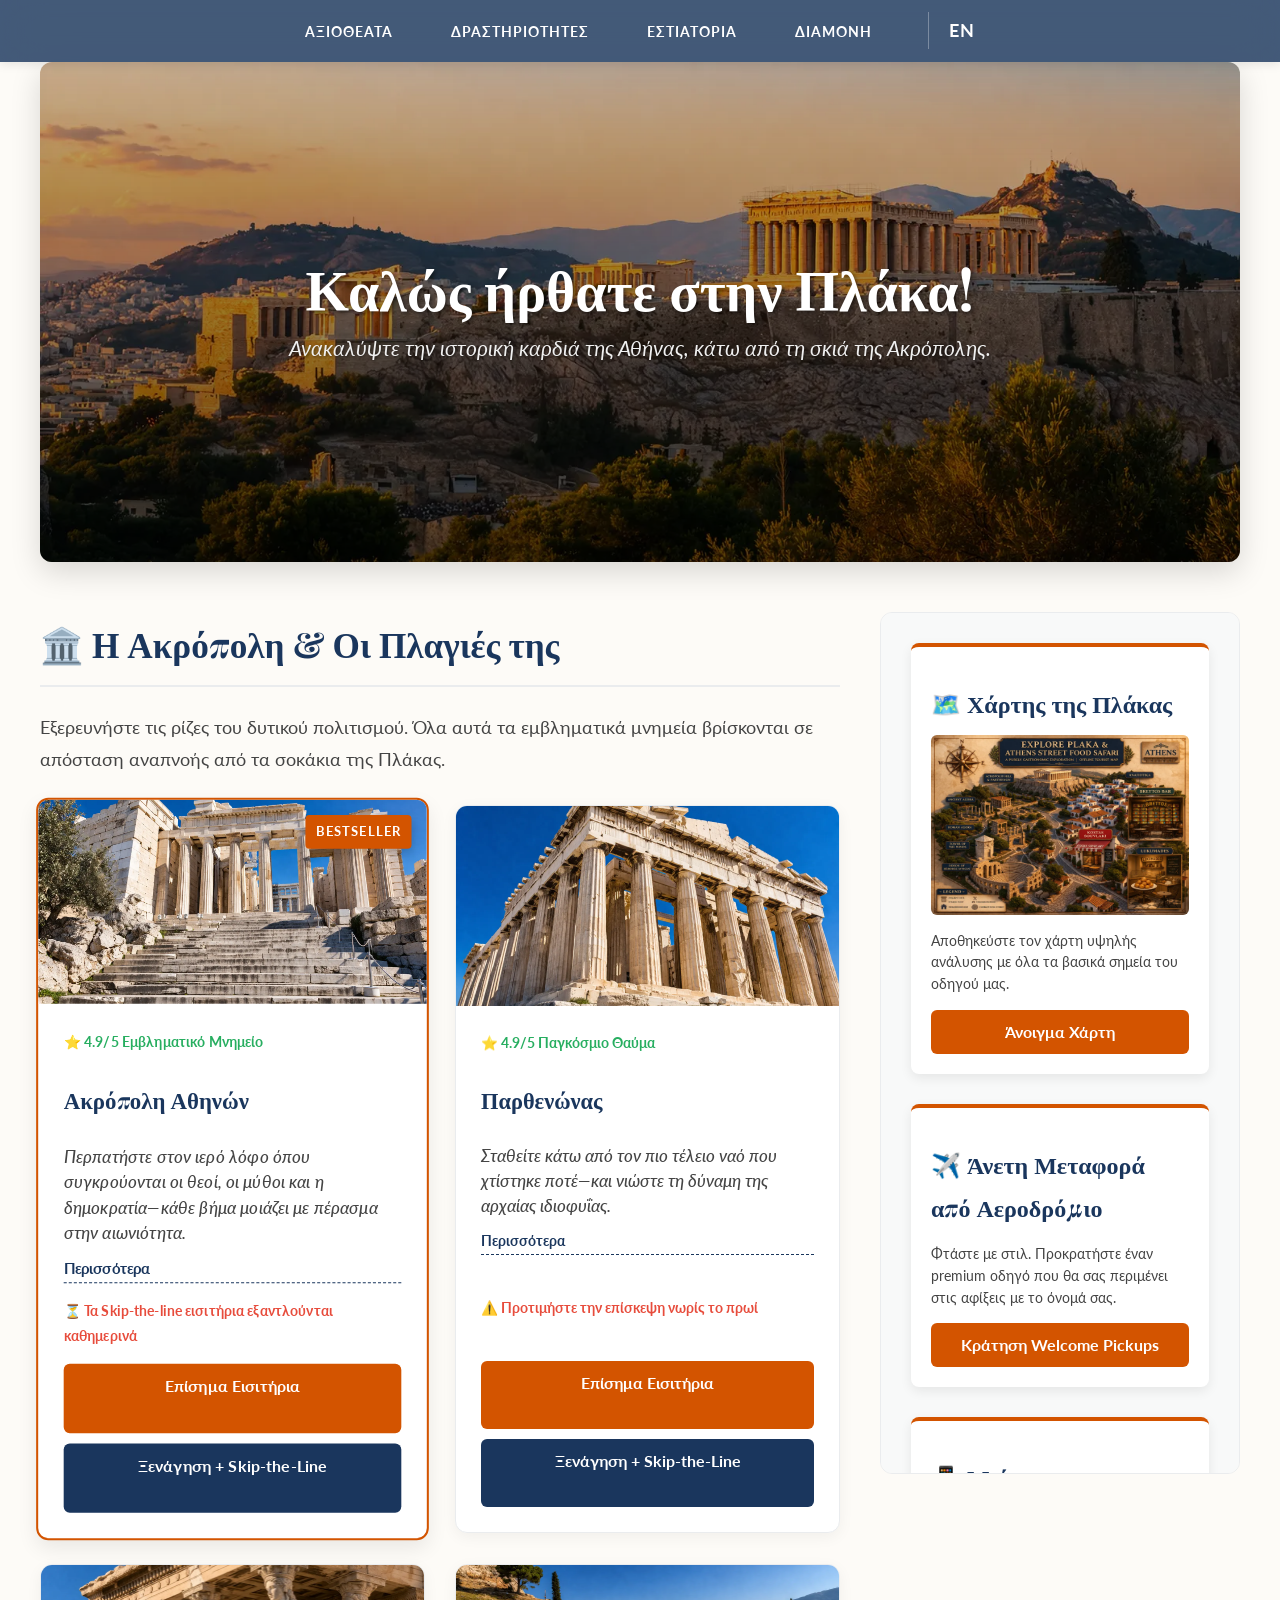
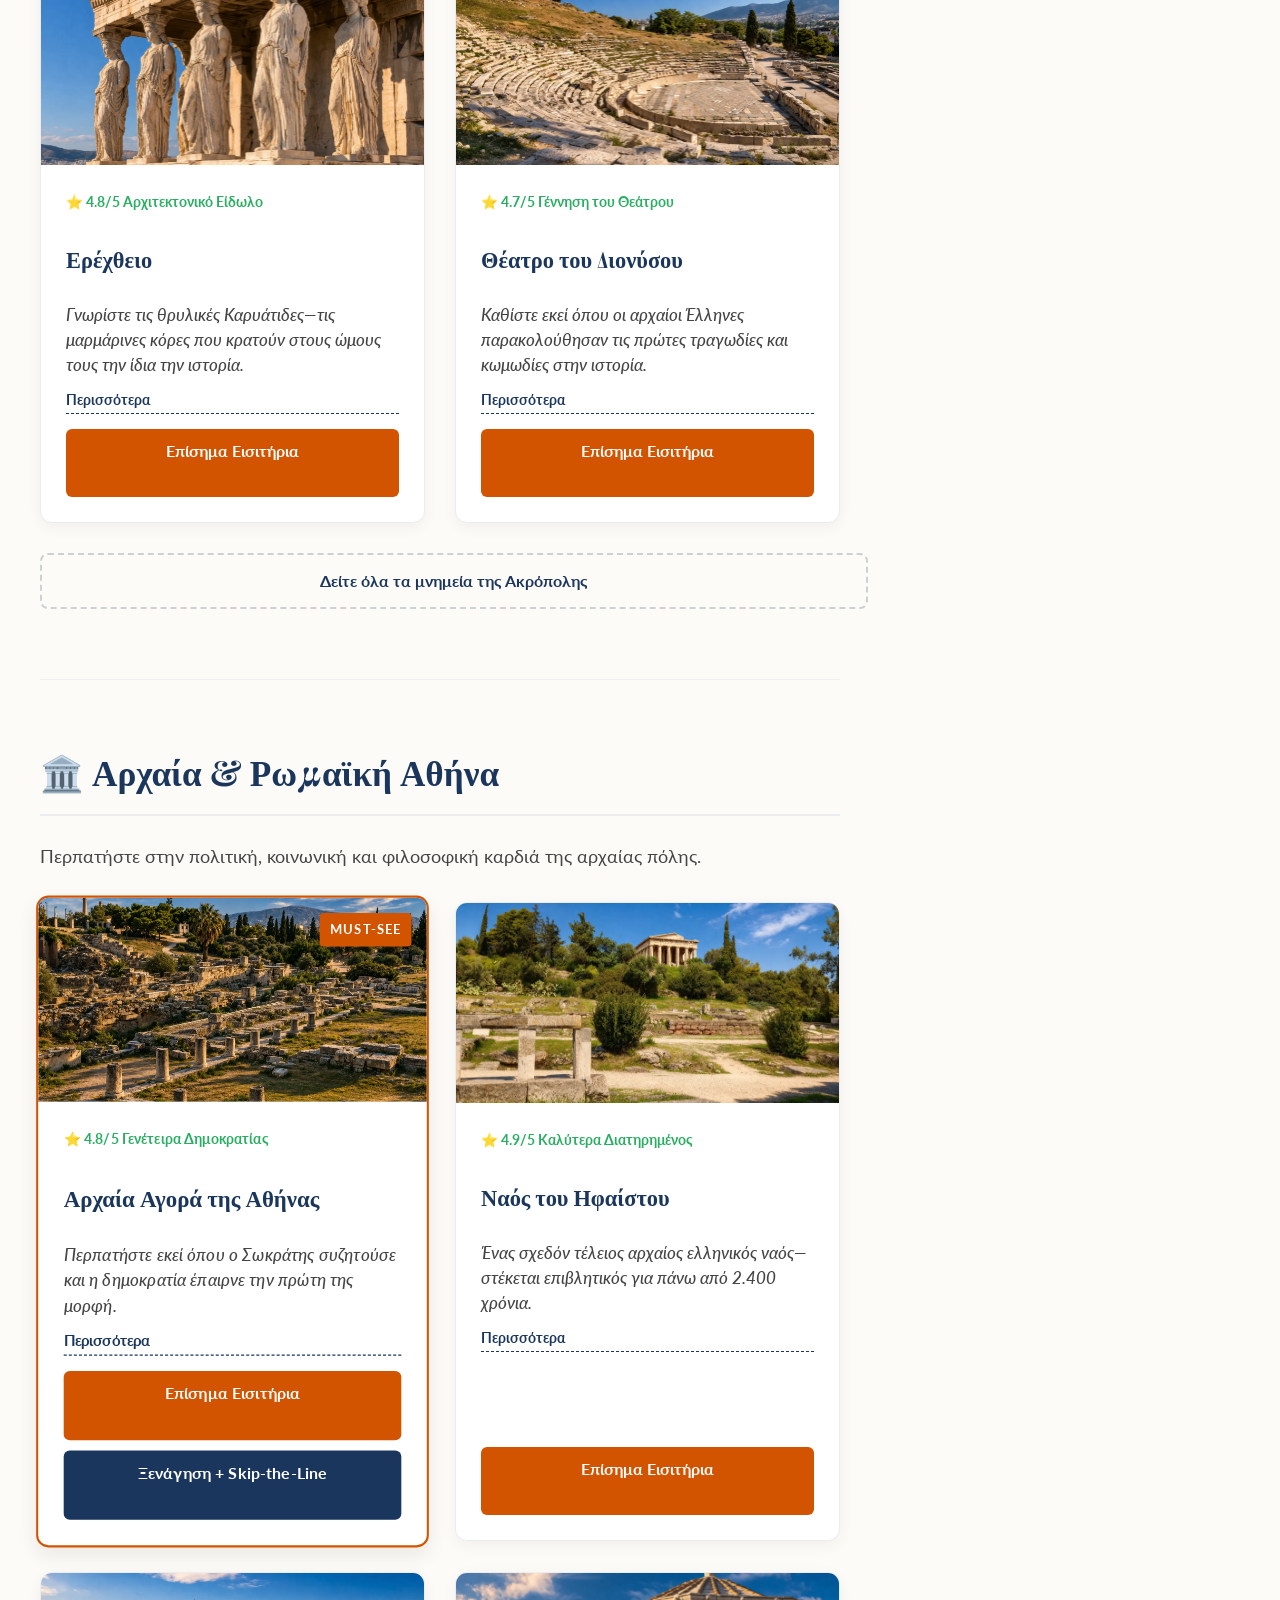
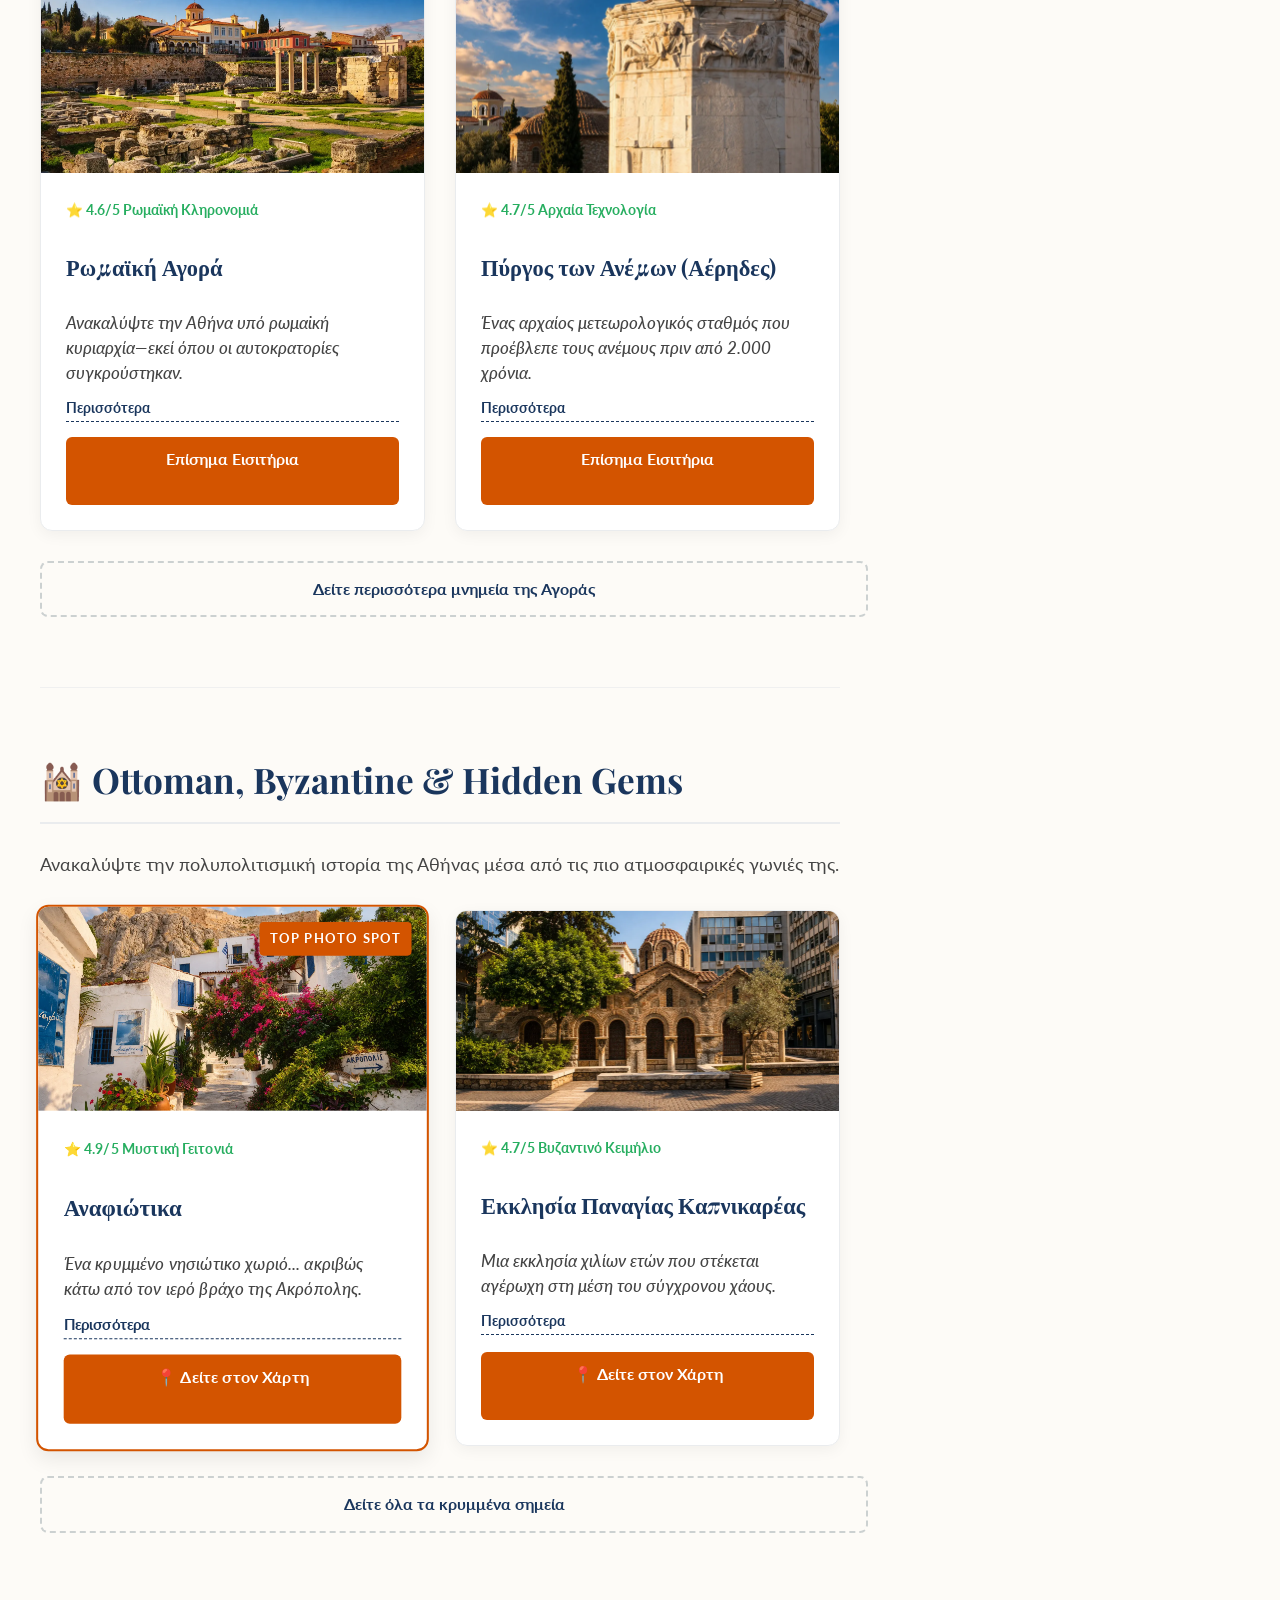
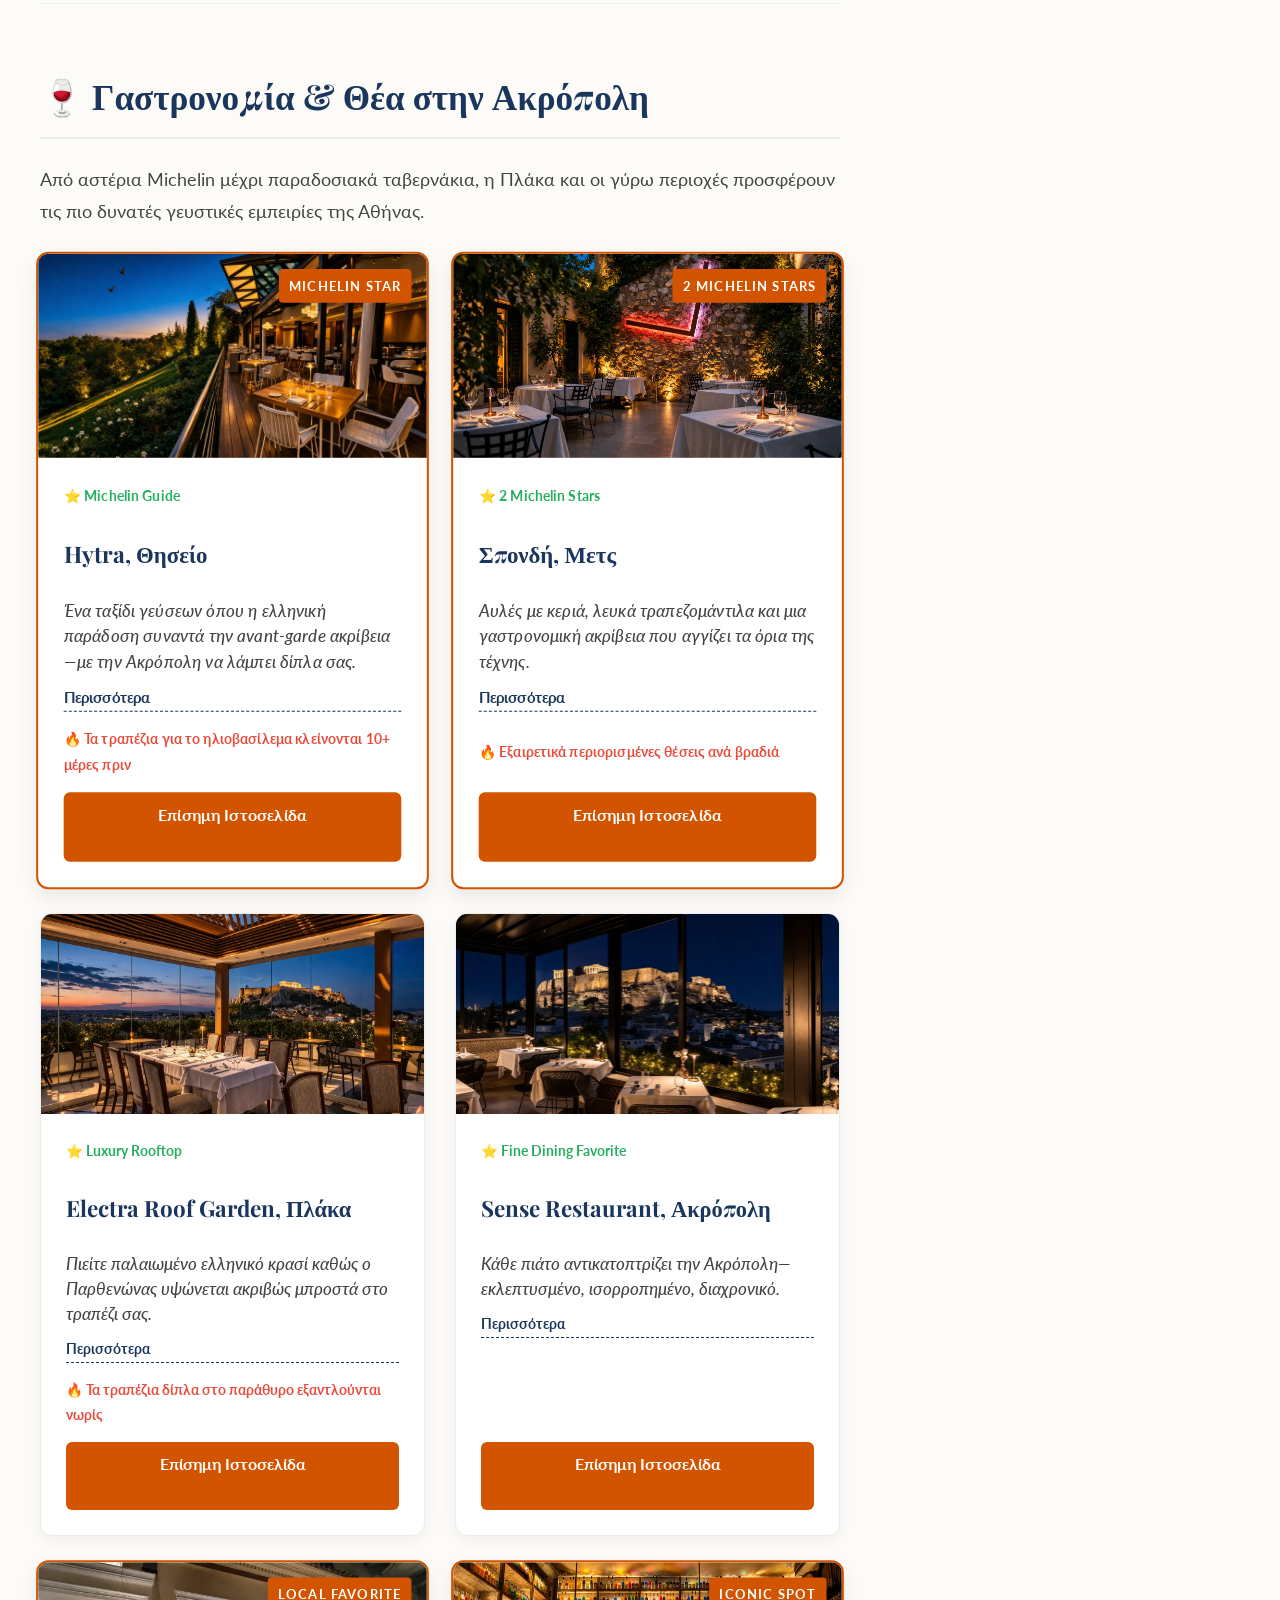
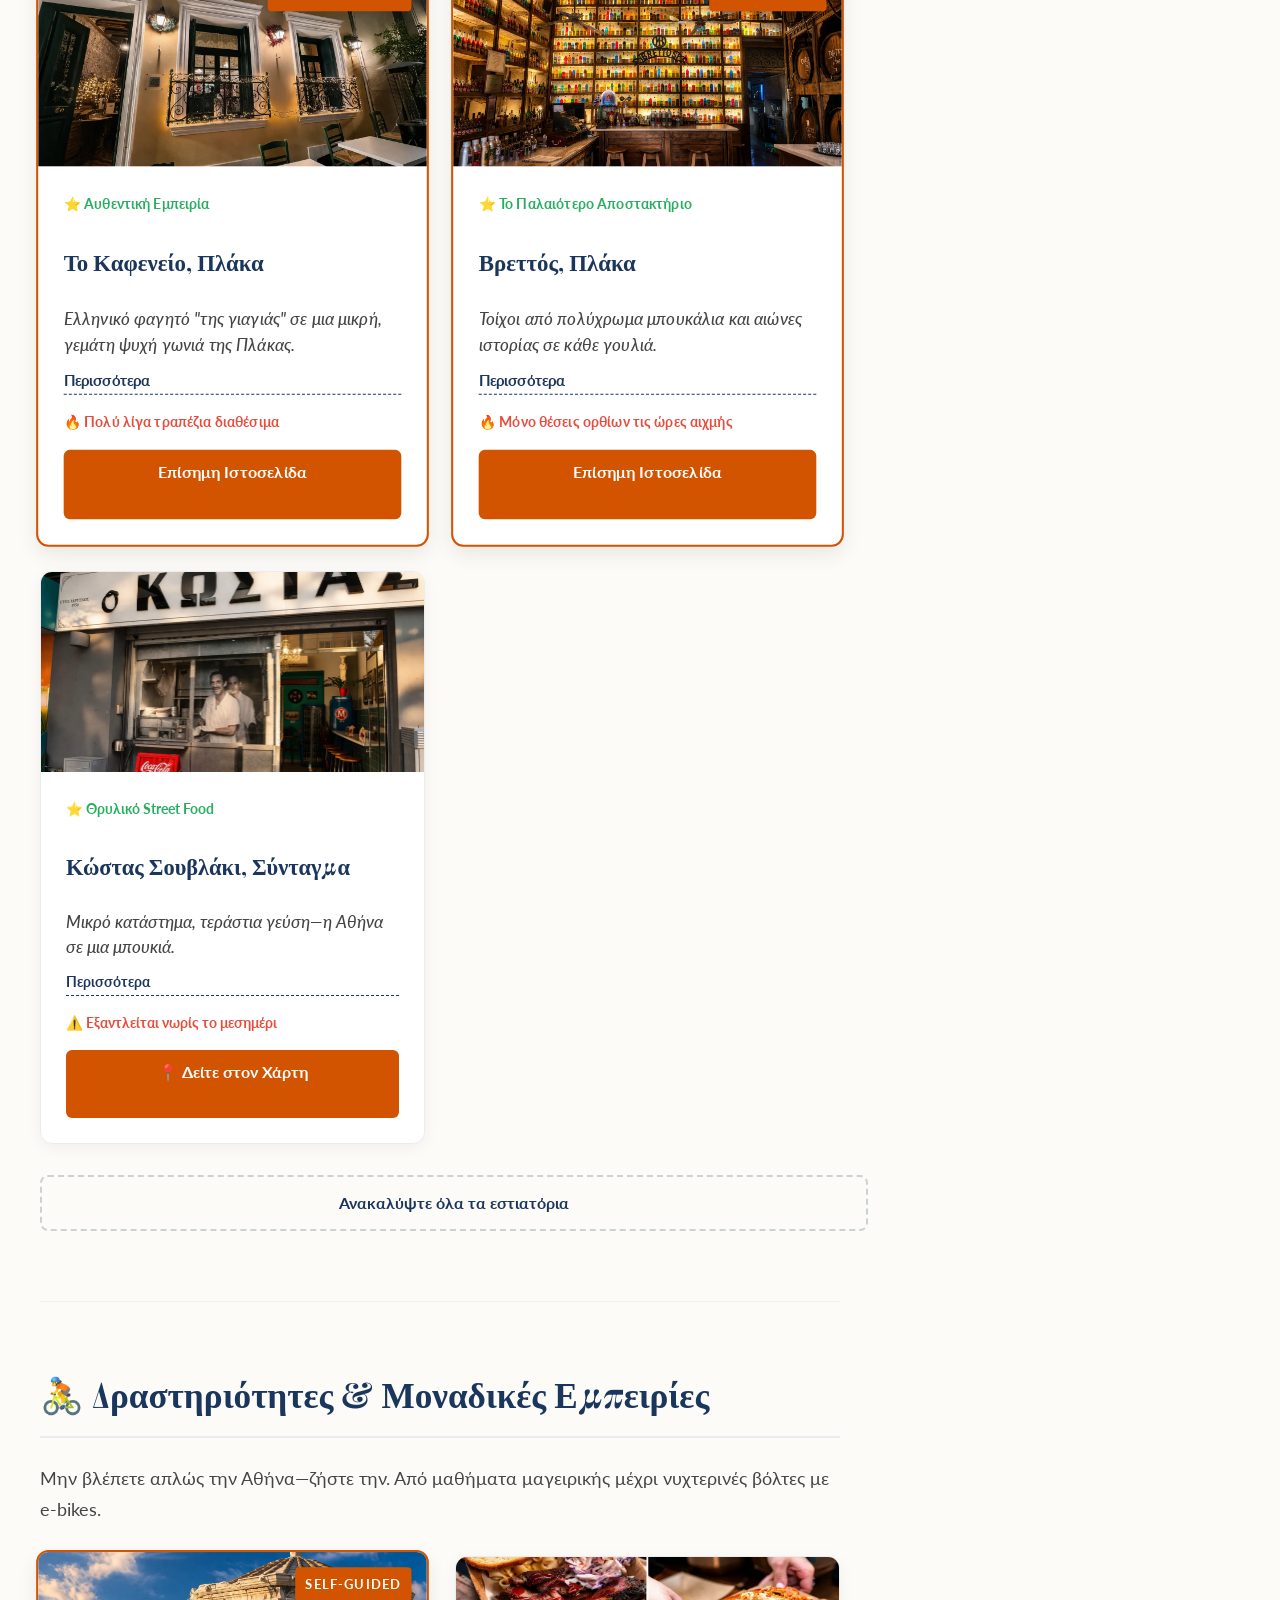
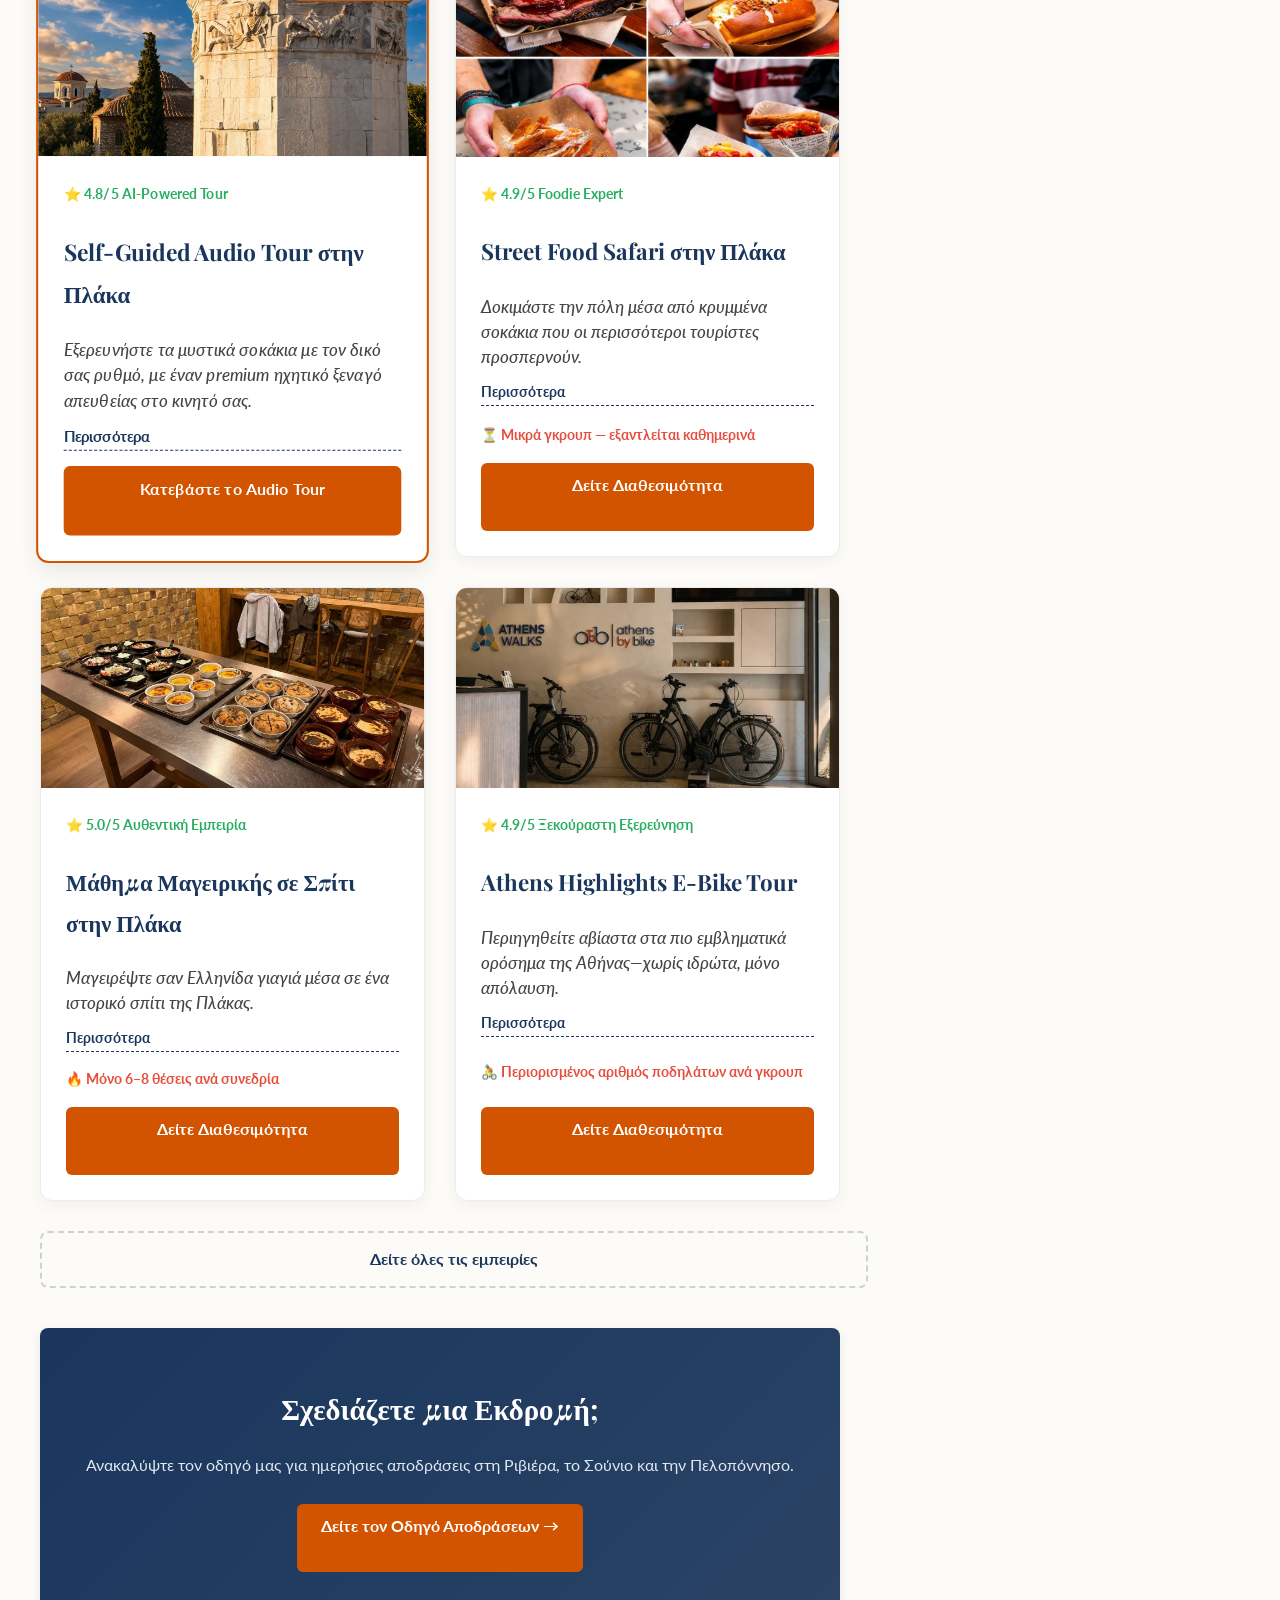
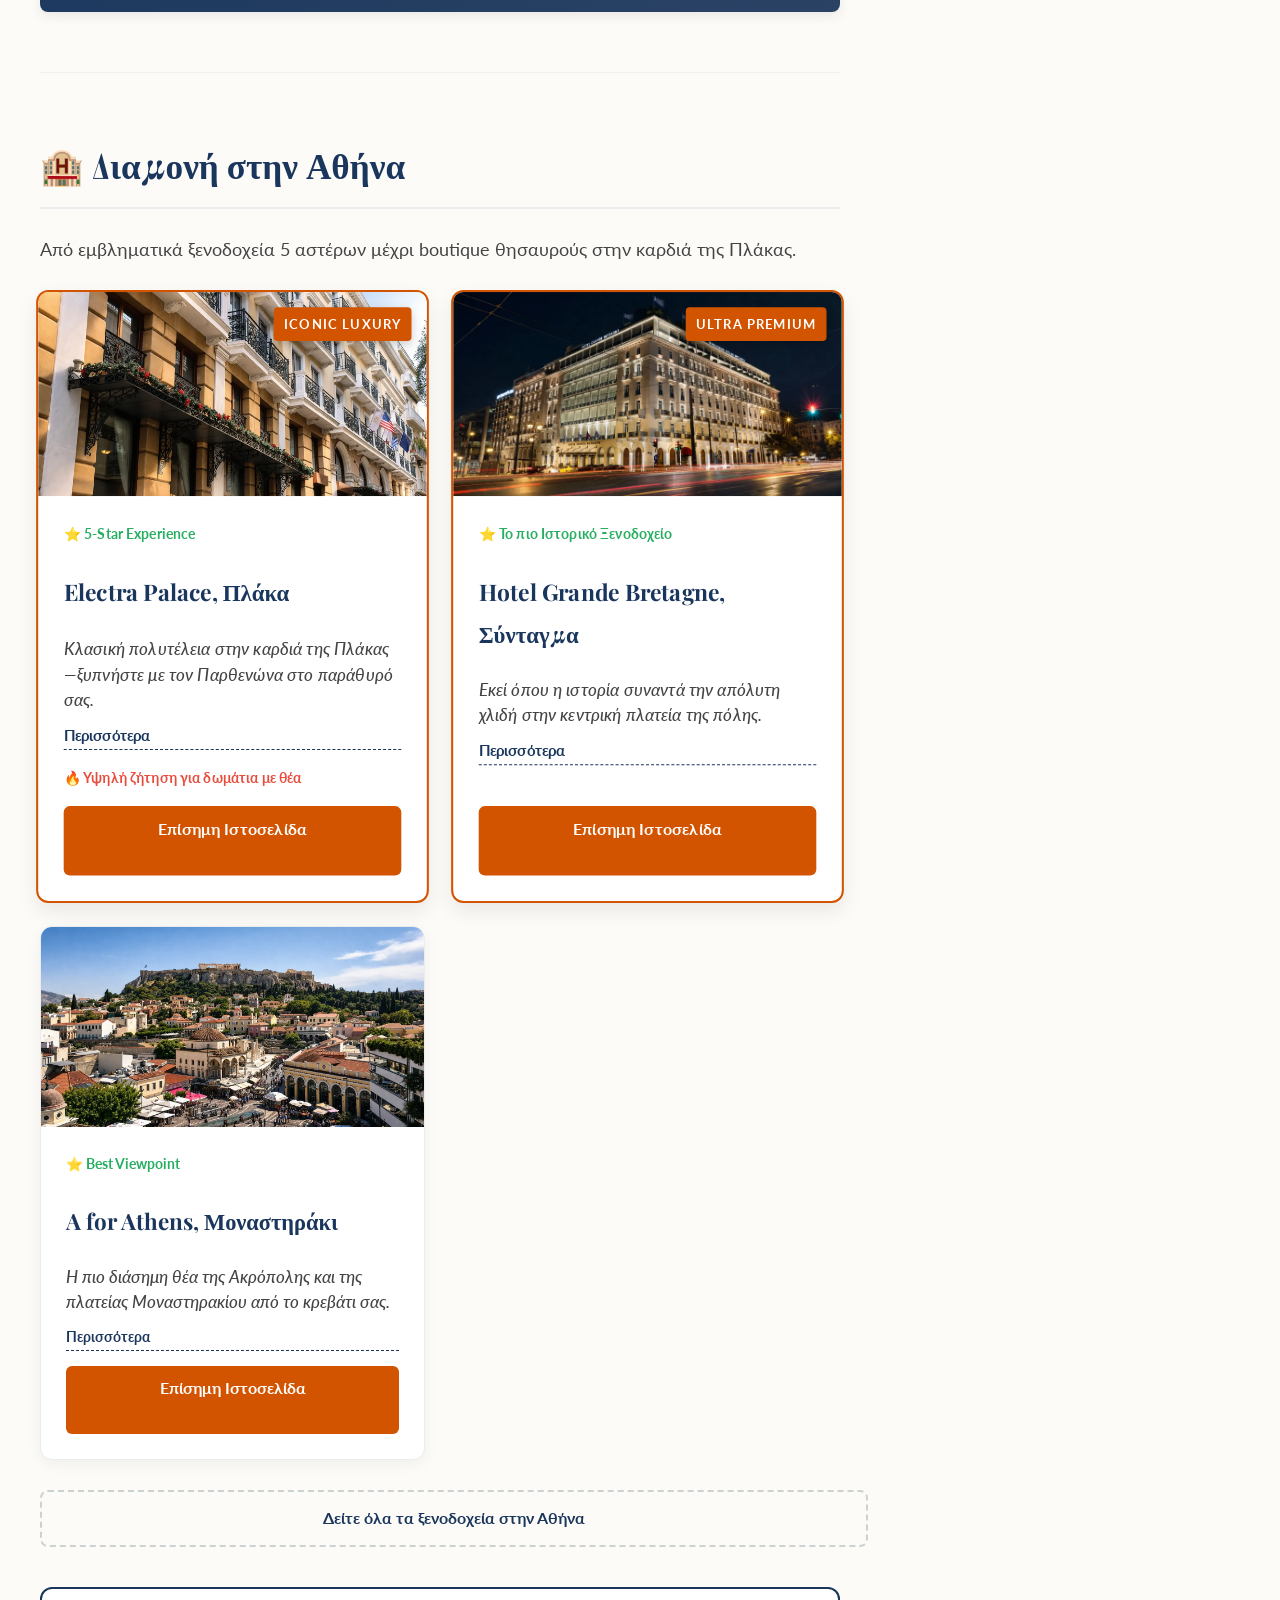
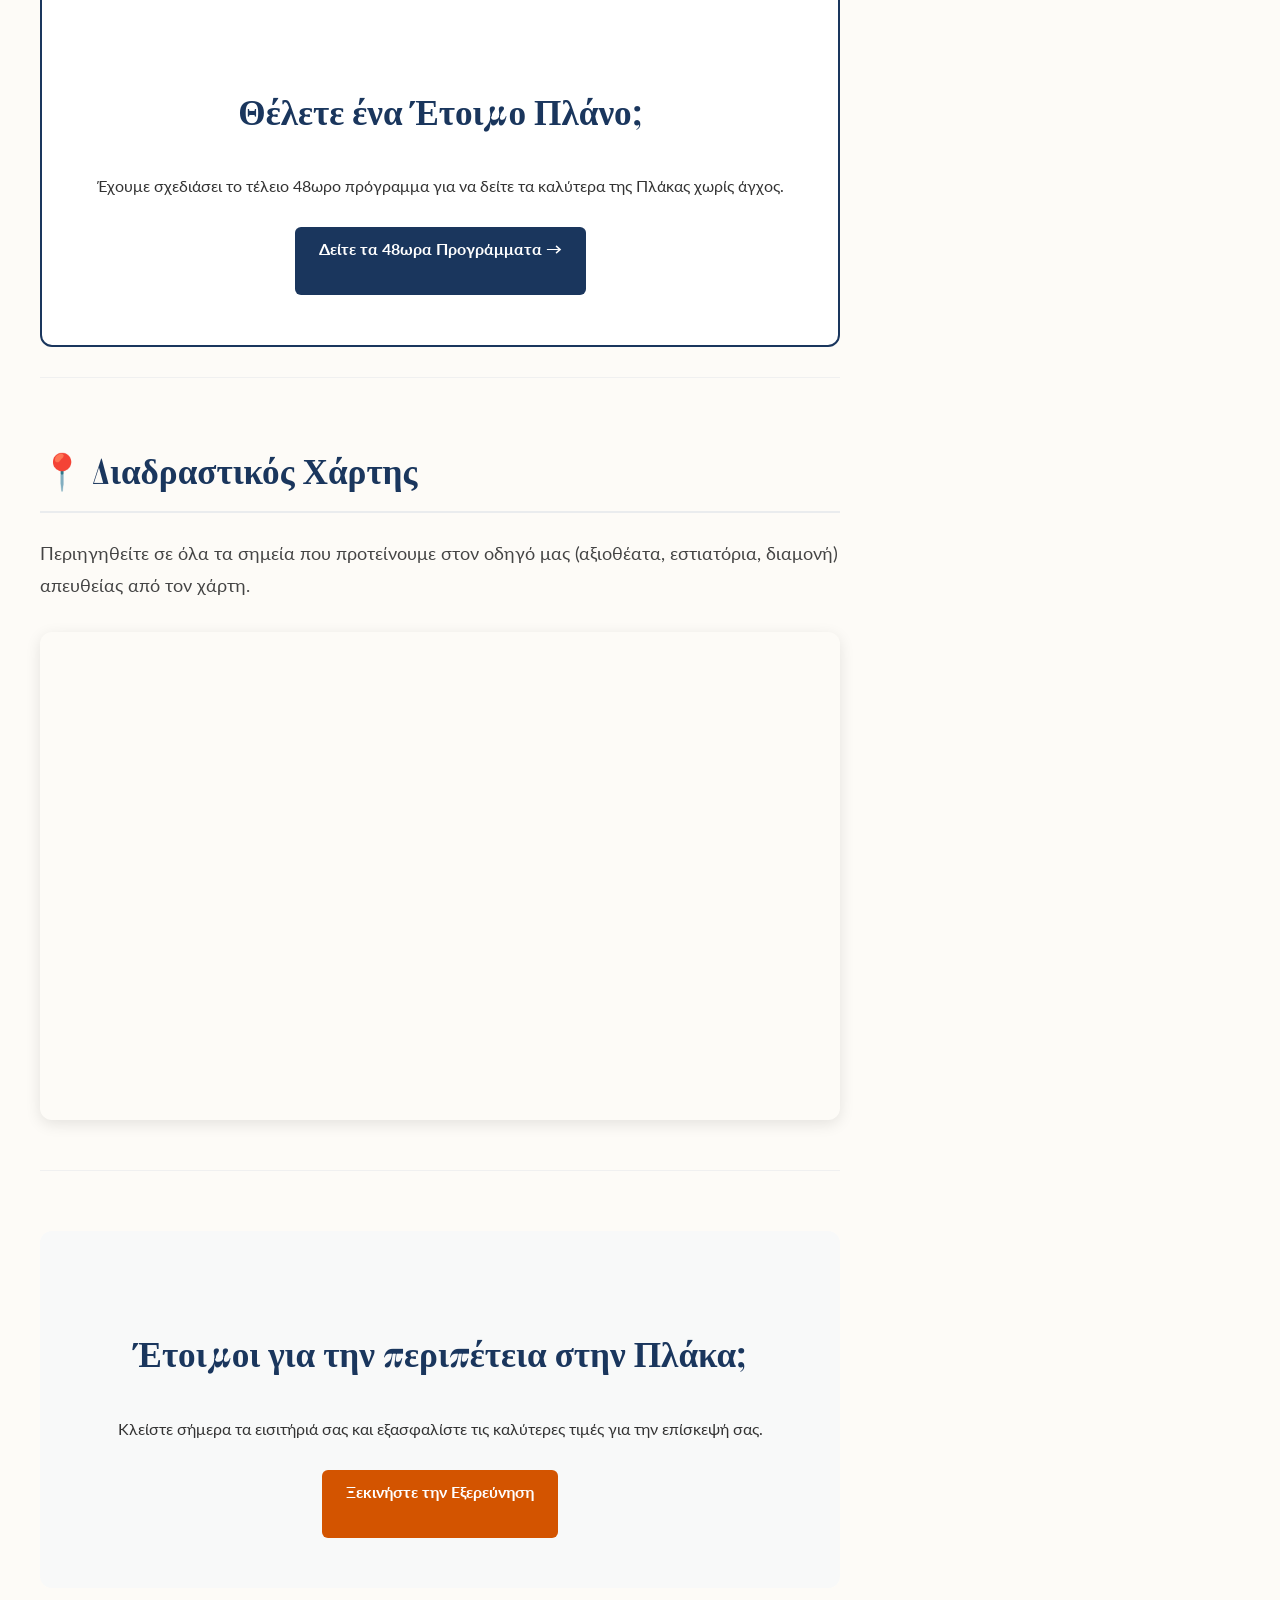
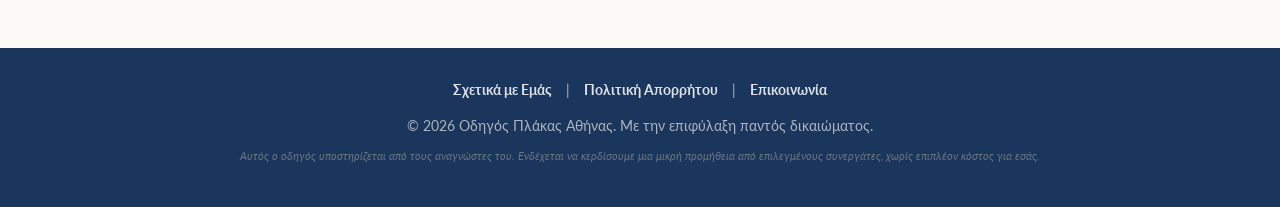
==== commit f38d627c: "Add files via upload" ====
--- a/index-el.html
+++ b/index-el.html
@@ -842,6 +842,12 @@
 
                     </div>
                     <label for="show-more-tours" class="show-more-btn" role="button">Δείτε όλες τις εμπειρίες</label>
+                    
+                    <div class="widget-card" style="background: linear-gradient(135deg, #1a365d 0%, #2a4365 100%); color: white; border: none; margin-top: 40px; text-align: center; padding: 40px;">
+                        <h3 style="color: white; font-size: 1.8em;">Σχεδιάζετε μια Εκδρομή;</h3>
+                        <p style="color: #e2e8f0; margin-bottom: 25px;">Ανακαλύψτε τον οδηγό μας για ημερήσιες αποδράσεις στη Ριβιέρα, το Σούνιο και την Πελοπόννησο.</p>
+                        <a href="day-trips-el.html" class="cta-button" style="background-color: var(--accent-color);">Δείτε τον Οδηγό Αποδράσεων →</a>
+                    </div>
                 </section>
 
                 <section class="content-section" id="accommodation">
@@ -936,6 +942,13 @@
 
                     </div>
                     <label for="show-more-hotels" class="show-more-btn" role="button">Δείτε όλα τα ξενοδοχεία στην Αθήνα</label>
+                    
+                    <div class="final-cta" style="border: 2px solid var(--heading-color); background: white;">
+                        <h2>Θέλετε ένα Έτοιμο Πλάνο;</h2>
+                        <p>Έχουμε σχεδιάσει το τέλειο 48ωρο πρόγραμμα για να δείτε τα καλύτερα της Πλάκας χωρίς άγχος.</p>
+                        <a href="itineraries-el.html" class="cta-button cta-button-secondary">Δείτε τα 48ωρα Προγράμματα →</a>
+                    </div>
+                    
                 </section>
 
                 <section class="content-section" id="interactive-map">
@@ -981,7 +994,7 @@
                 <div class="sidebar-section">
                     <div class="widget-card">
                         <h3>🧳 Έξυπνη Αποθήκευση Αποσκευών</h3>
-                        <p class="widget-text">Αργοπορημένη πτήση; Αφήστε τις βαλίτσες σας με ασφάλεια σε πιστοποιημένα καταστήματα στην Πλάκα και κάντε την τελευταία σας βόλτα ελεύθεροι.</p>
+                        <p class="widget-text">Αργοπορημένη πτήση; Αφήστε τις βαλίτσες σας με ασφάλεια σε πιστοποιημένα καταστήματα στην Πλάκα.</p>
                         <a href="https://radicalstorage.tpx.gr/oJnG5MhS" target="_blank" rel="noopener noreferrer" class="cta-button cta-full">Βρείτε Χώρο στην Πλάκα</a>
                     </div>
                 </div>
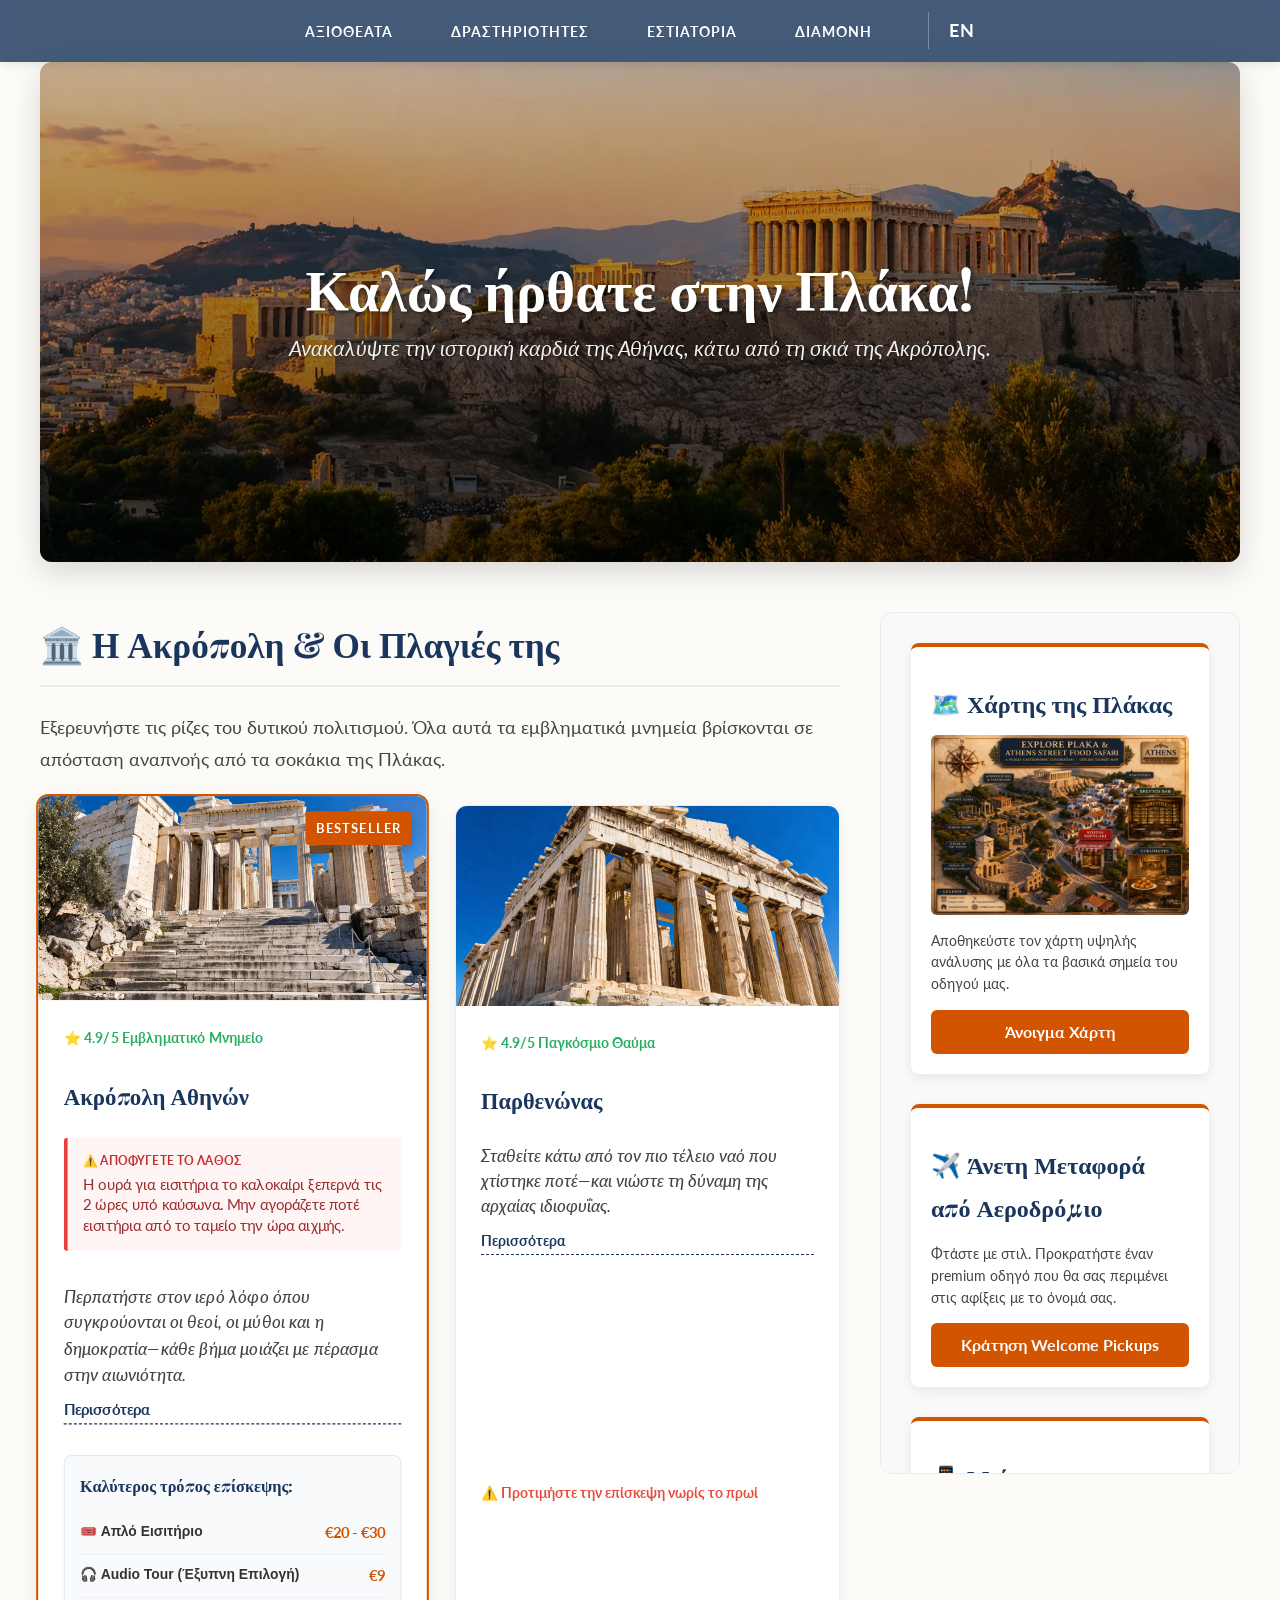
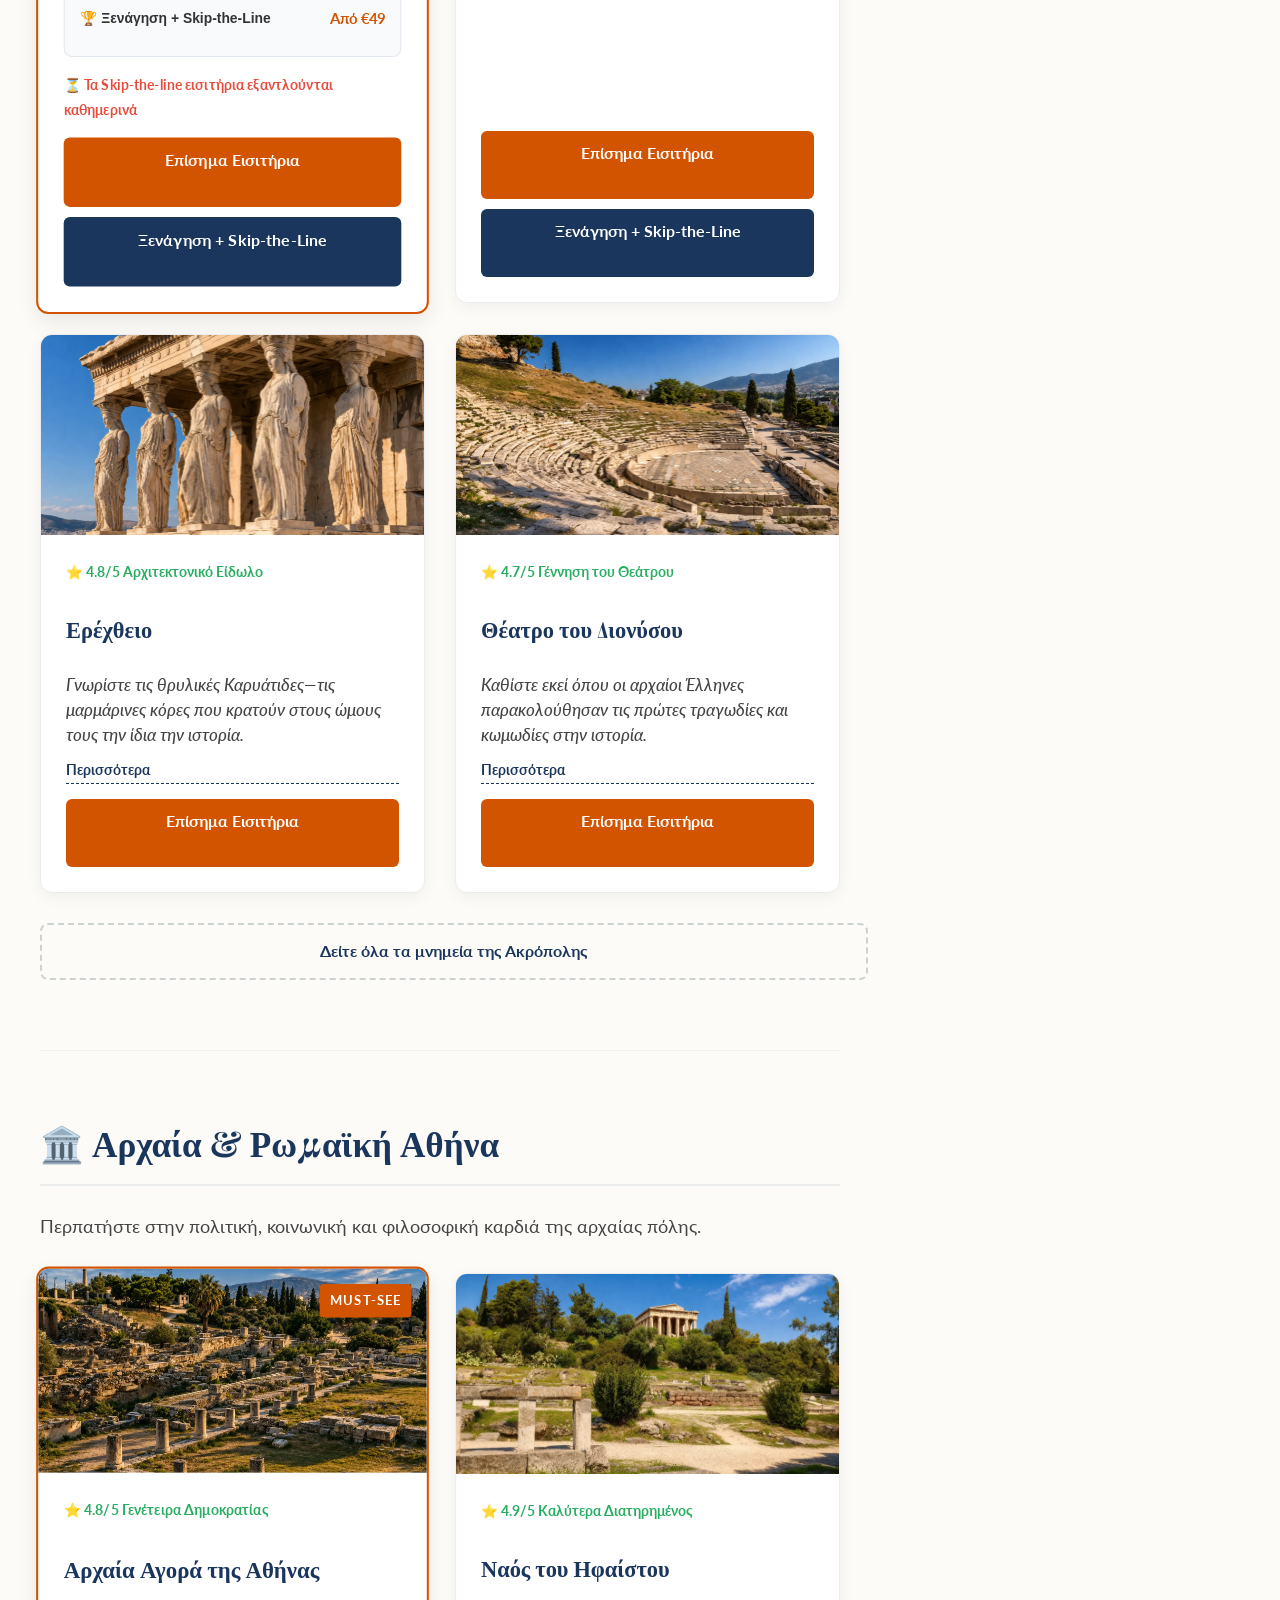
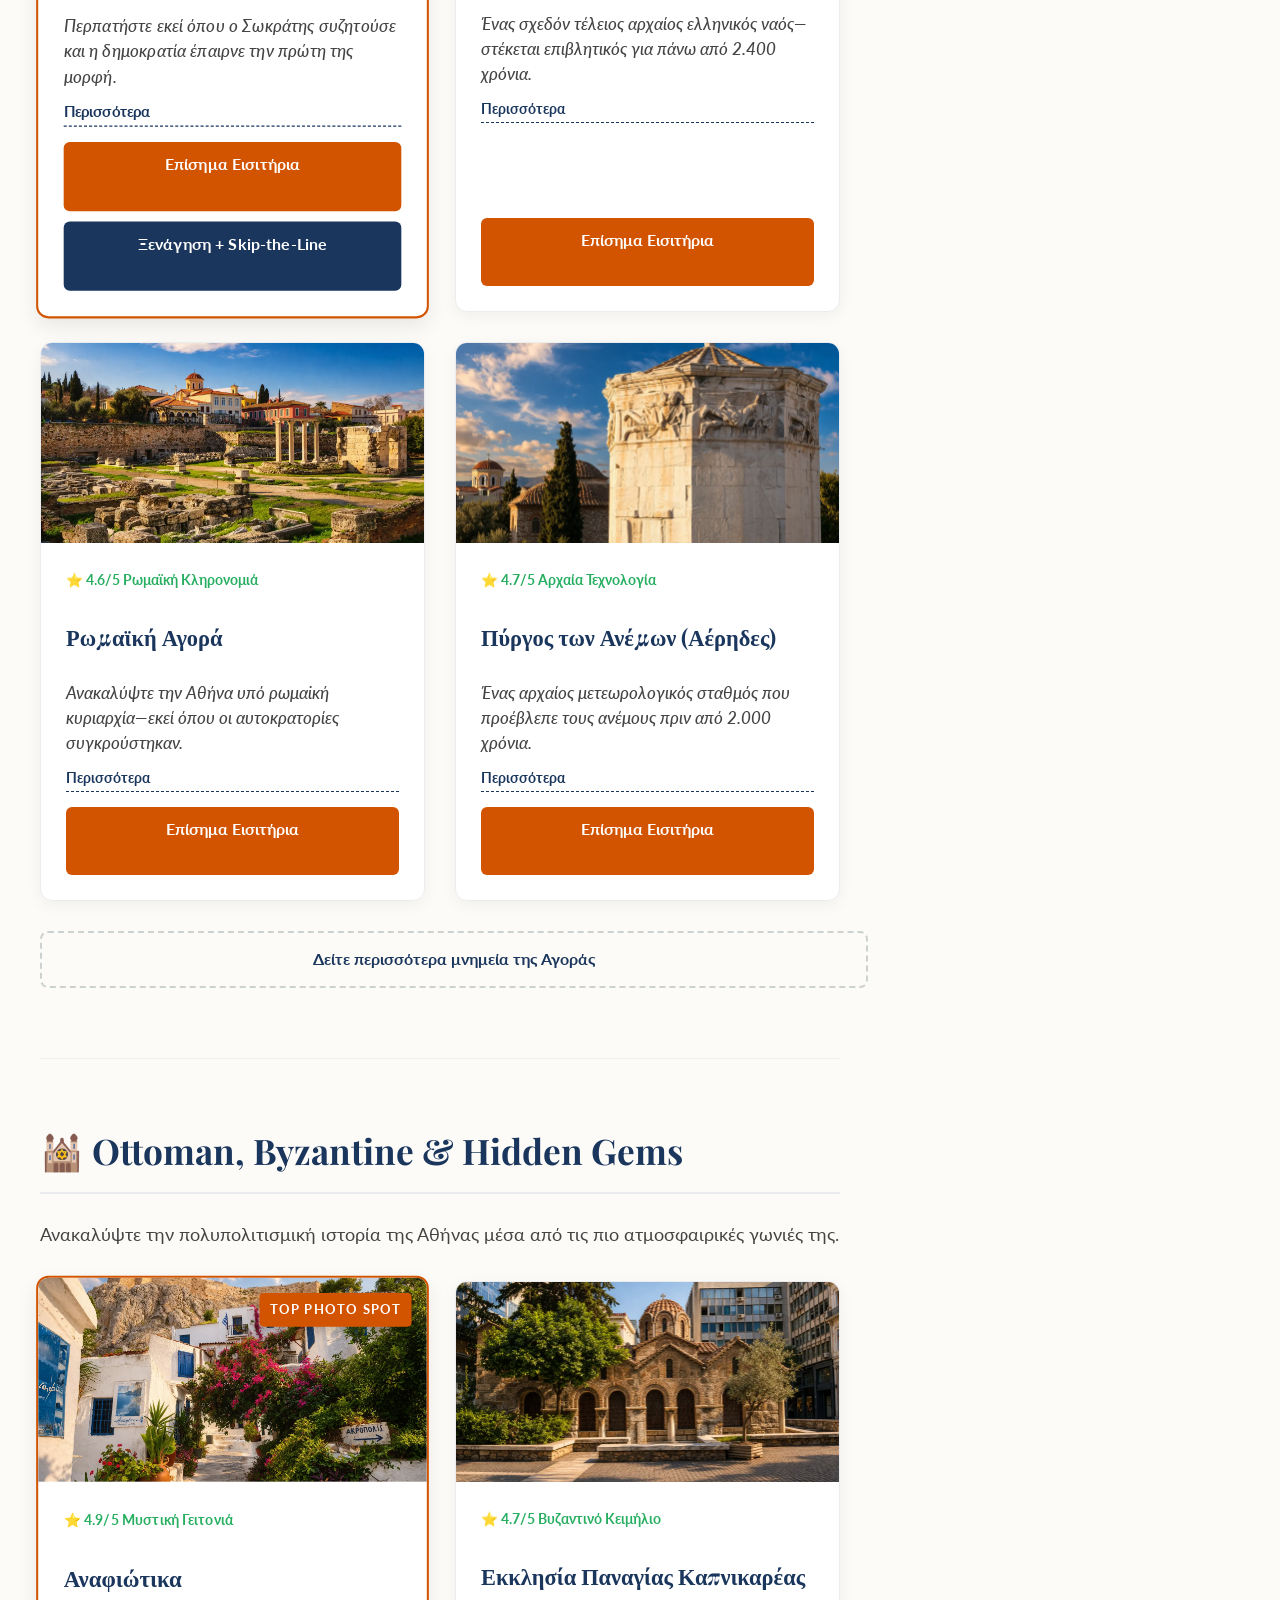
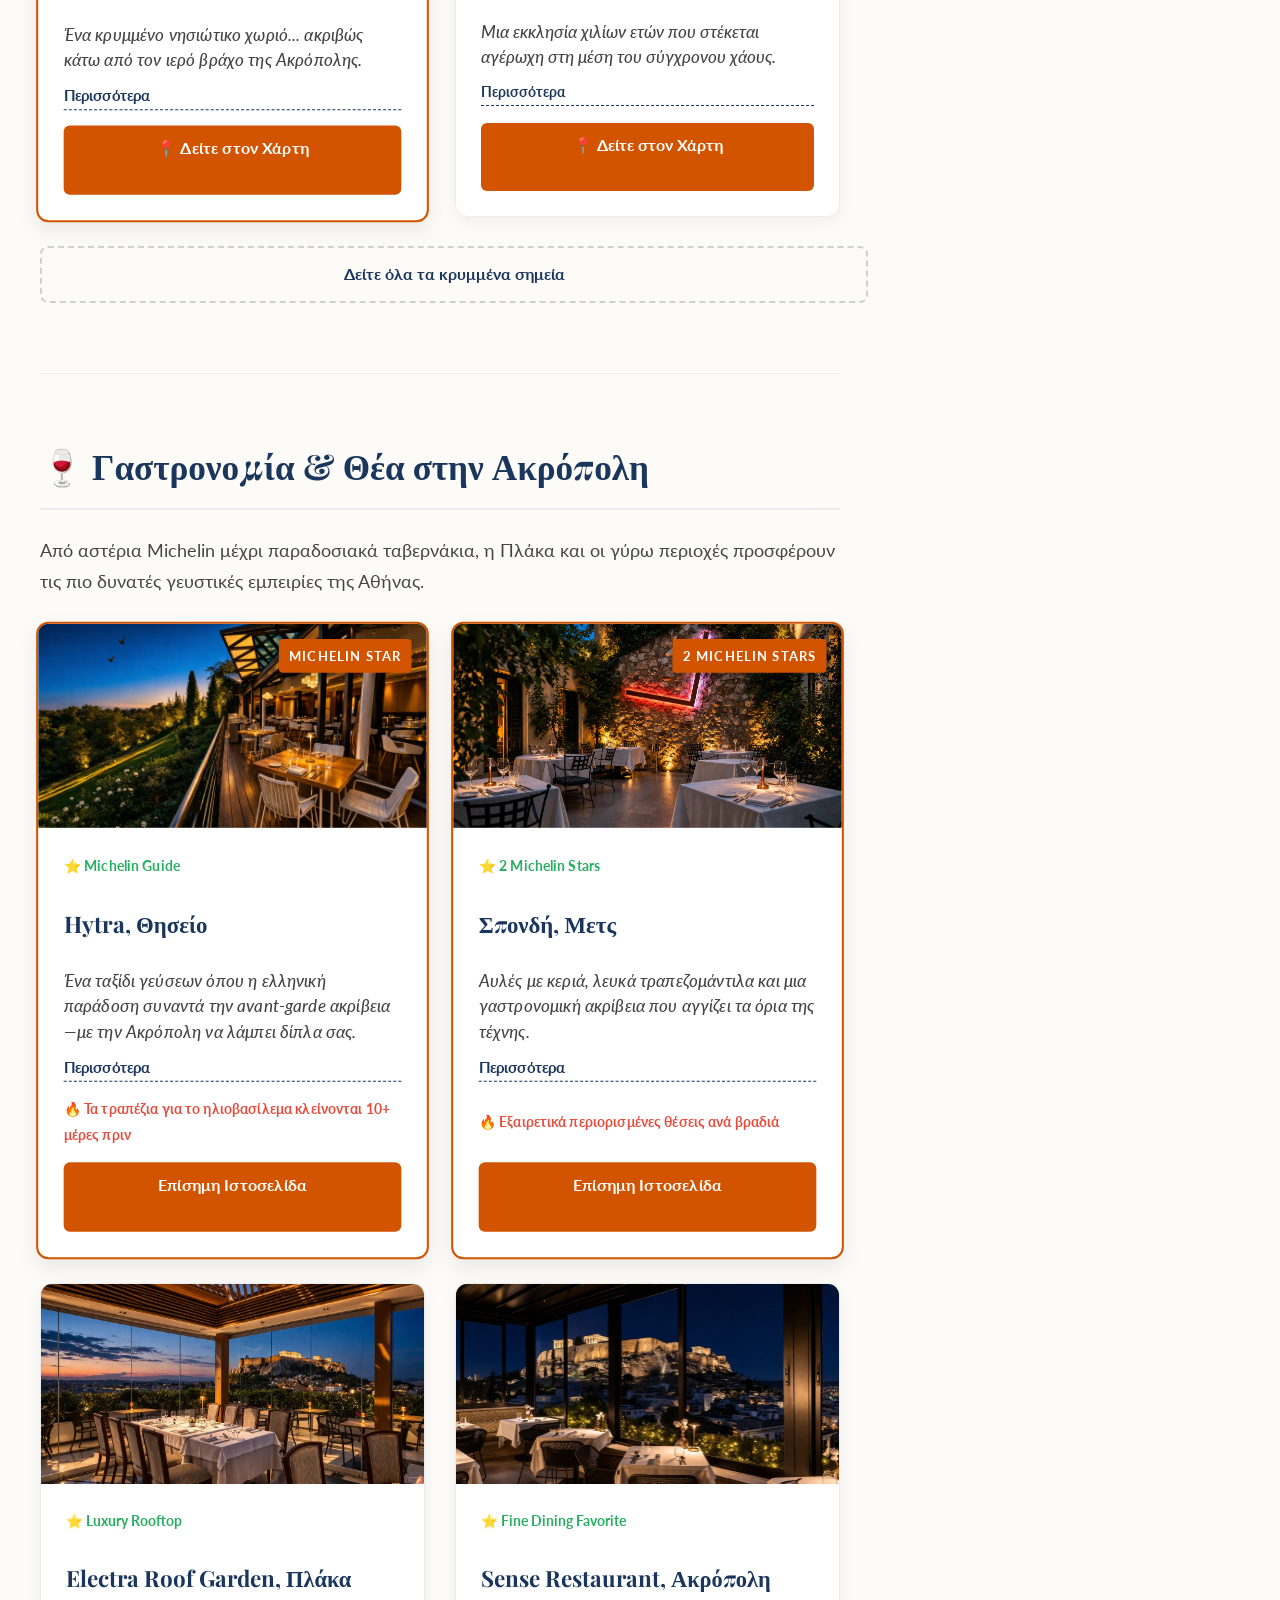
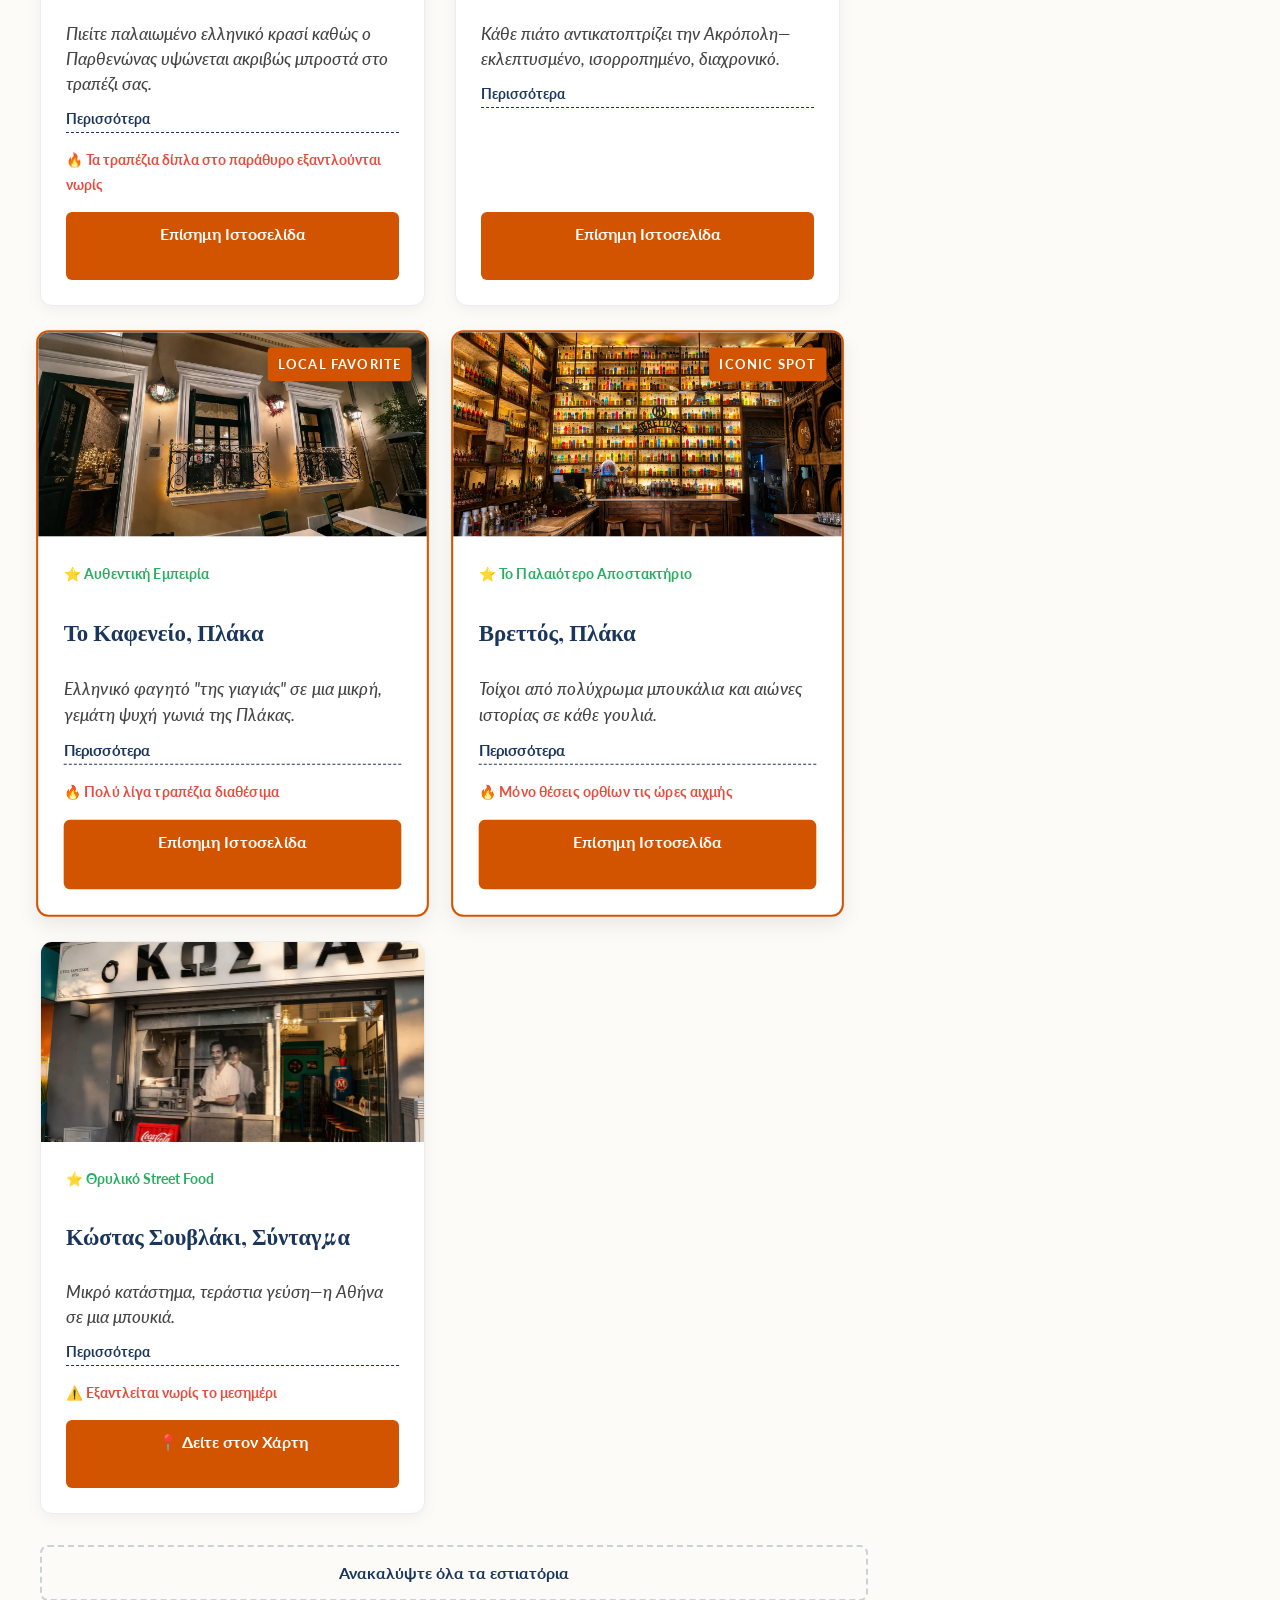
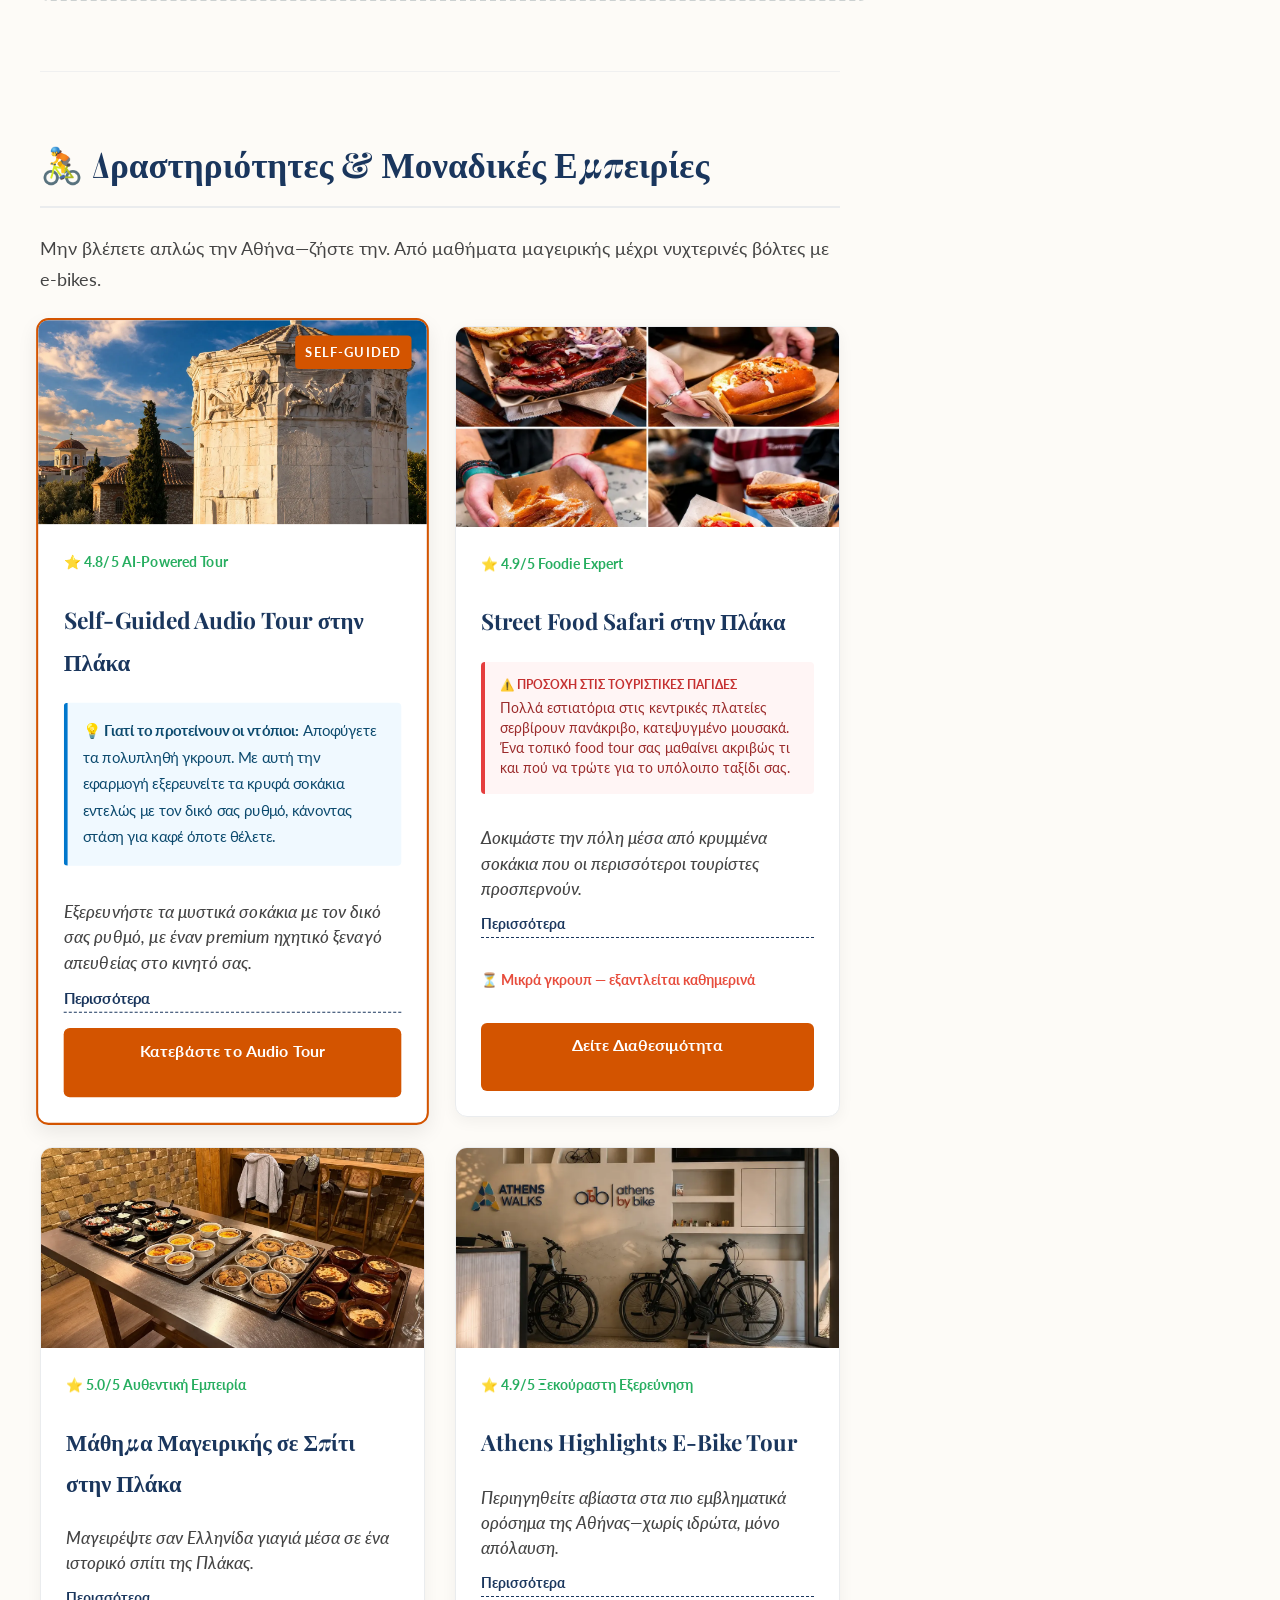
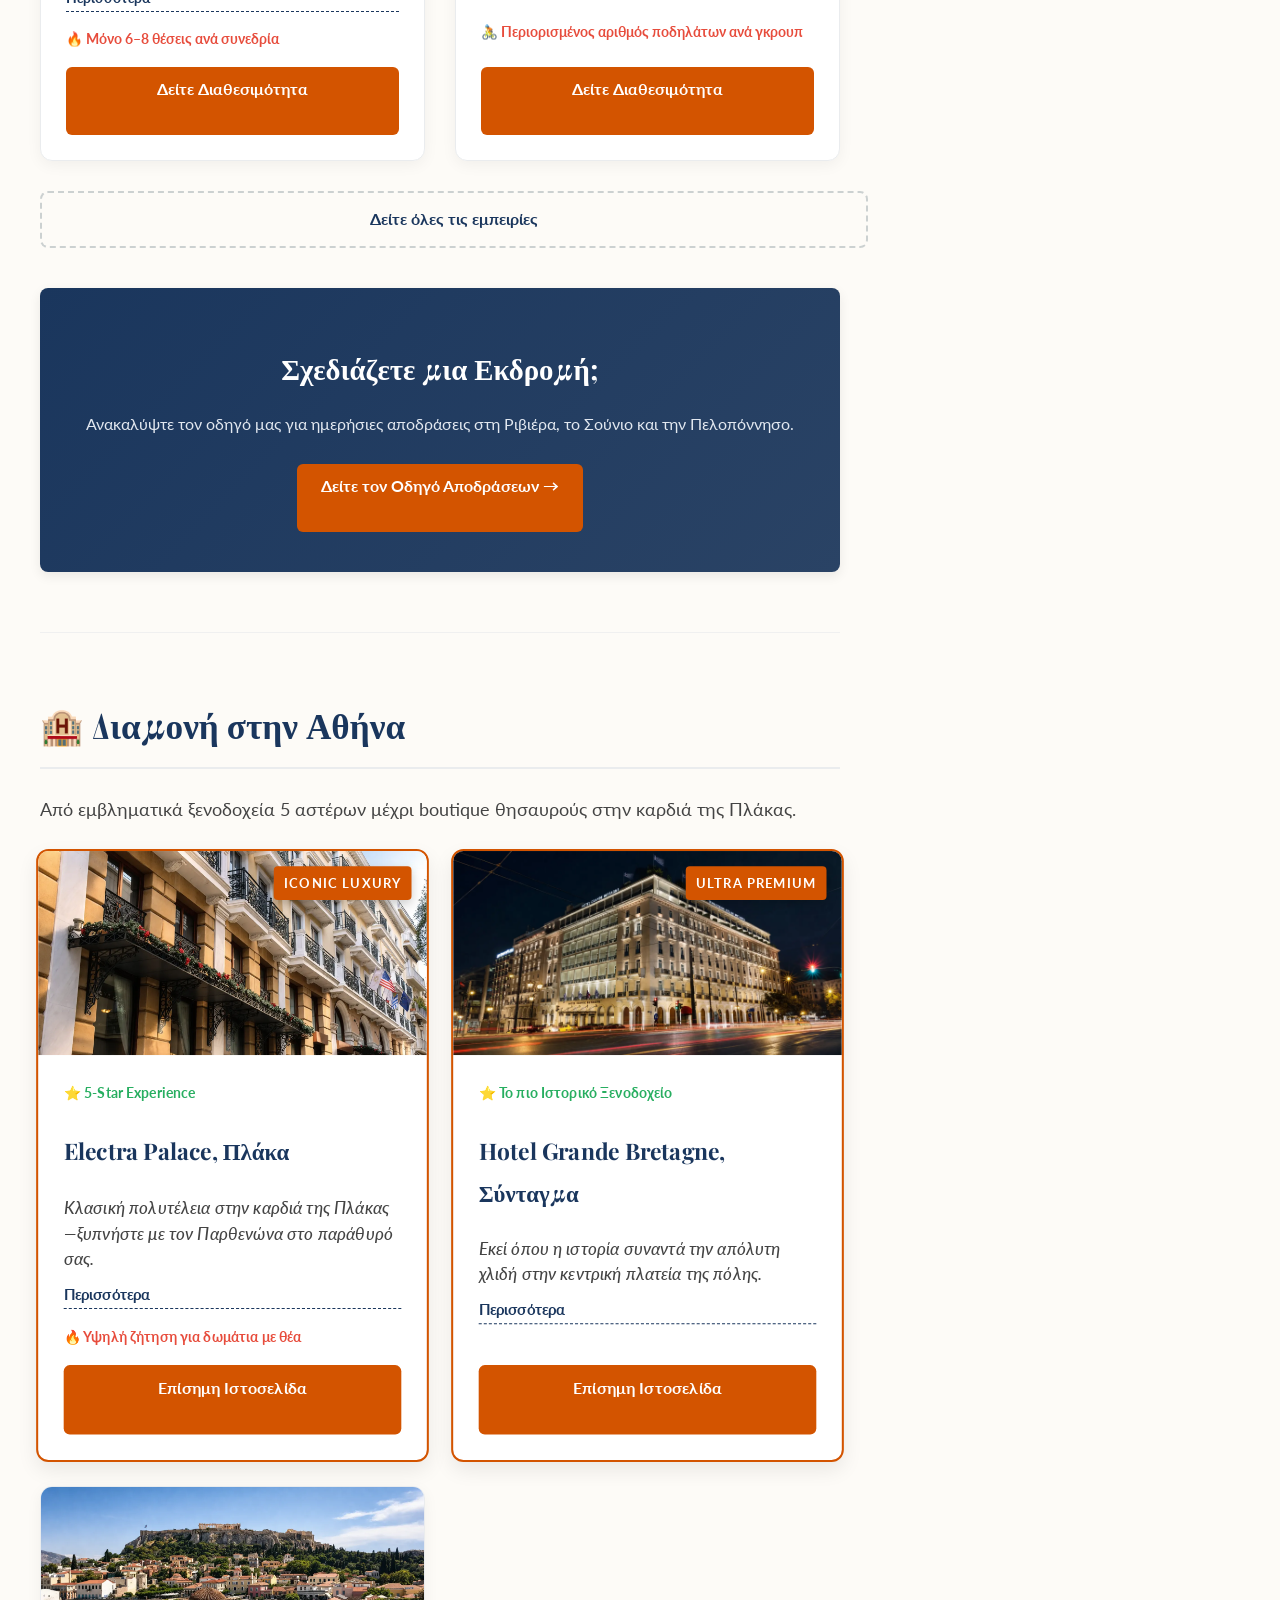
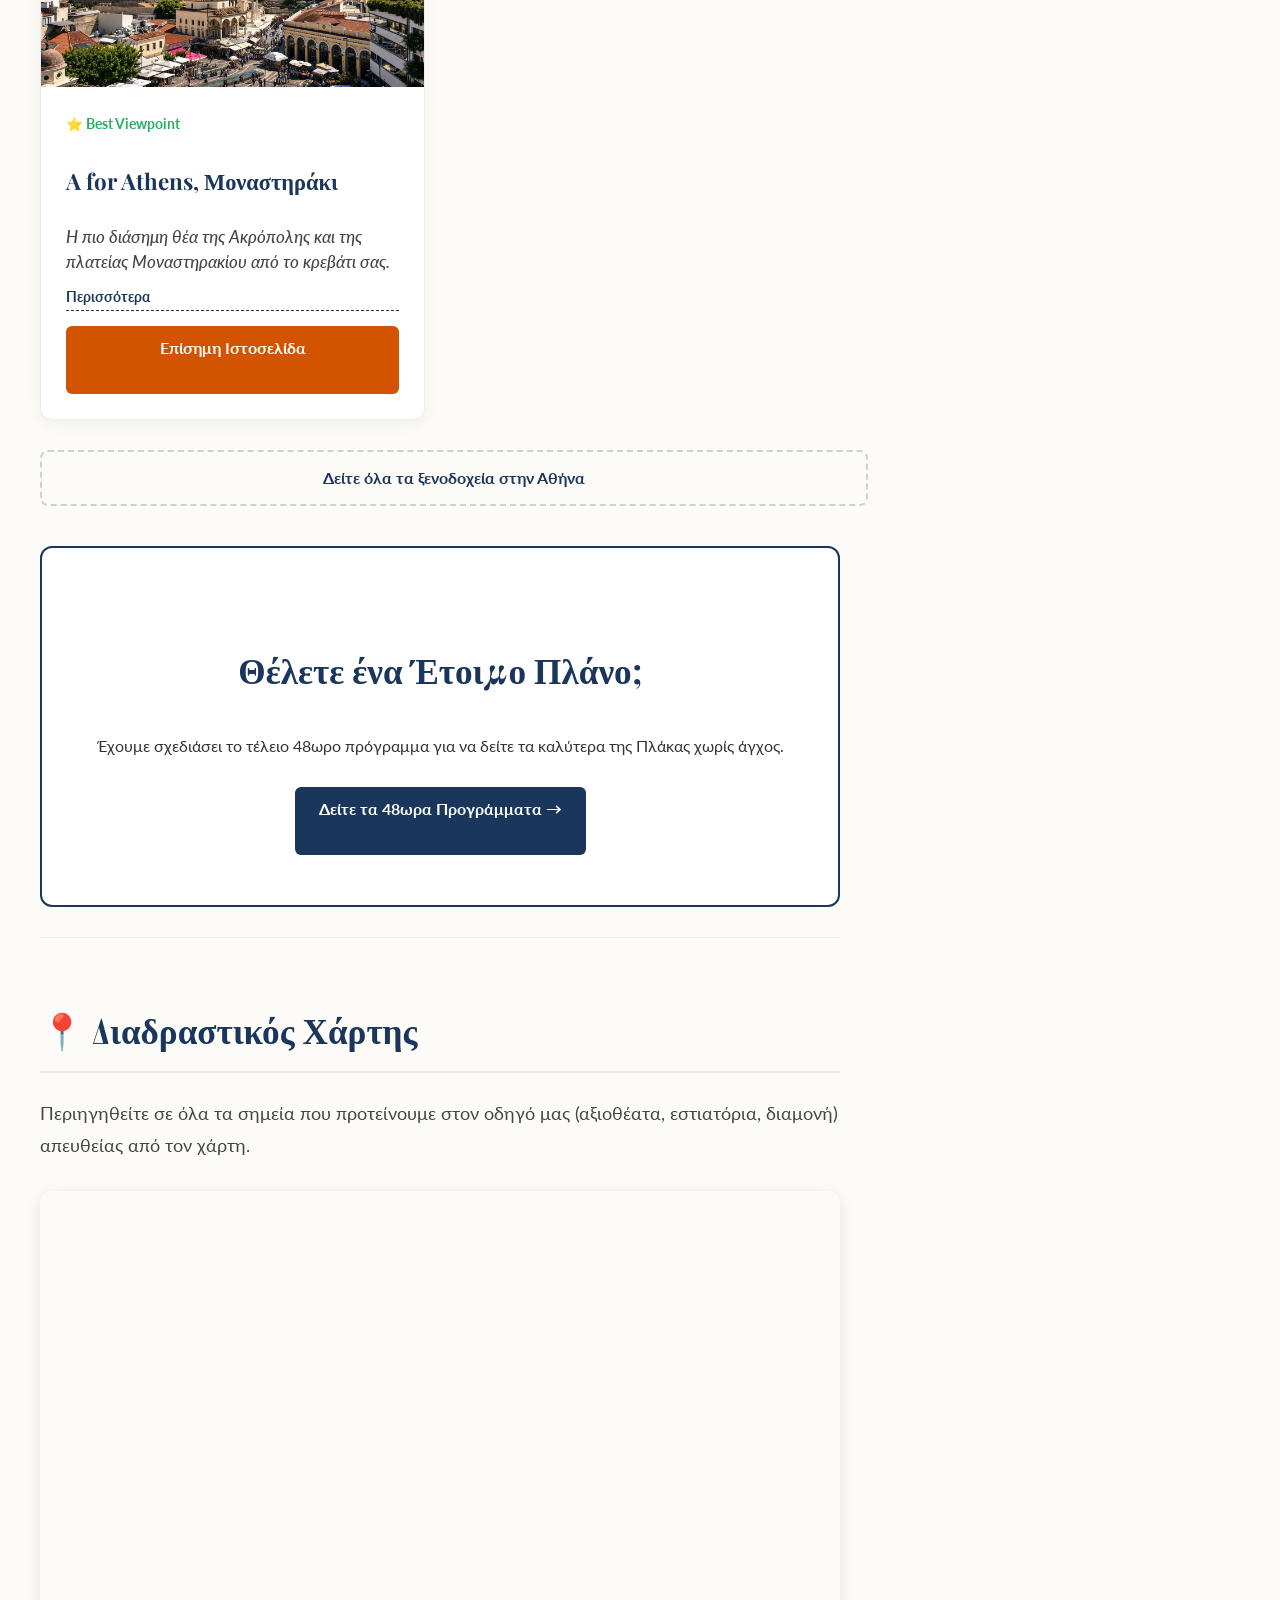
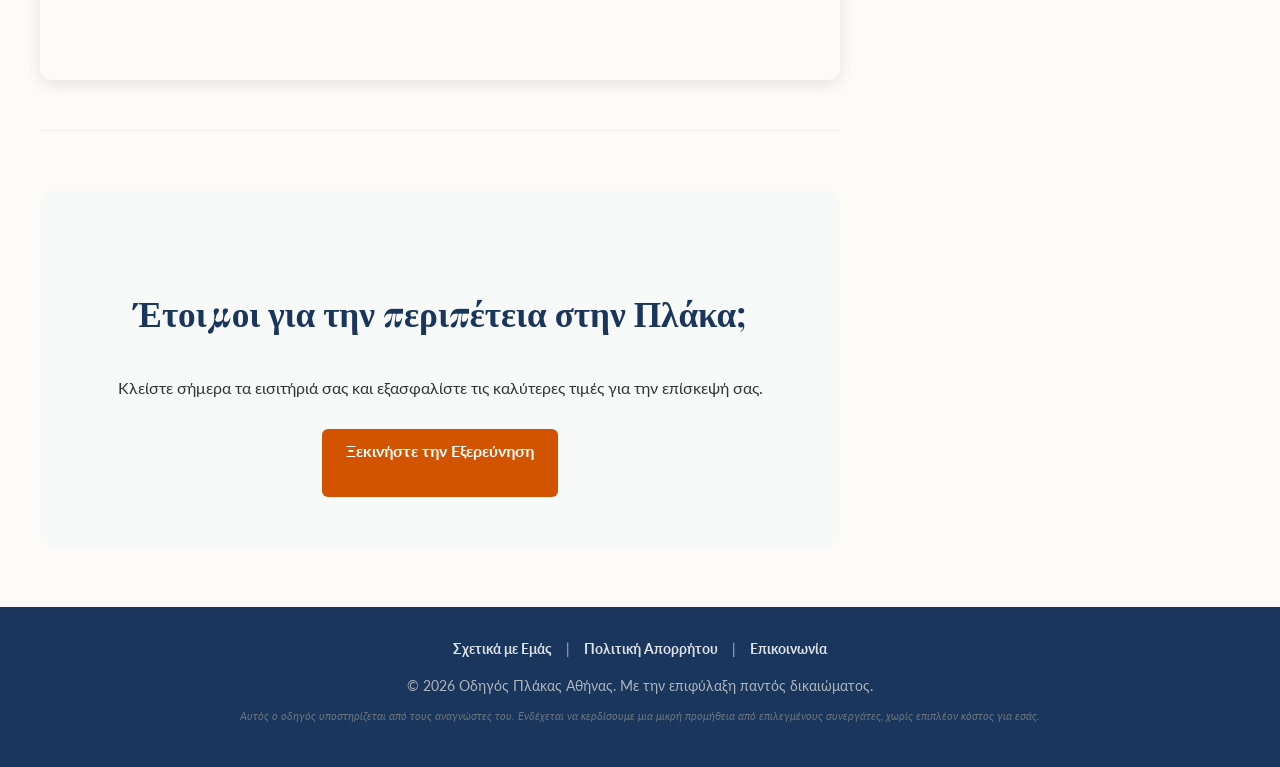
==== commit 93aa21d8: "Add files via upload" ====
--- a/index-el.html
+++ b/index-el.html
@@ -86,6 +86,12 @@
                             <div class="card-content">
                                 <span class="trust-badge">⭐ 4.9/5 Εμβληματικό Μνημείο</span>
                                 <h3>Ακρόπολη Αθηνών</h3>
+
+                                <div class="warning-box">
+                                    <strong>⚠️ Αποφύγετε το Λάθος</strong>
+                                    Η ουρά για εισιτήρια το καλοκαίρι ξεπερνά τις 2 ώρες υπό καύσωνα. Μην αγοράζετε ποτέ εισιτήρια από το ταμείο την ώρα αιχμής.
+                                </div>
+
                                 <p class="hook-text">Περπατήστε στον ιερό λόφο όπου συγκρούονται οι θεοί, οι μύθοι και η δημοκρατία—κάθε βήμα μοιάζει με πέρασμα στην αιωνιότητα.</p>
                                 
                                 <input type="checkbox" id="read-ancient-1" class="read-more-toggle">
@@ -93,8 +99,27 @@
                                 <div class="read-more-content">
                                     <p class="details-text">Η Ακρόπολη δεν είναι απλώς ένας χώρος—είναι η παλλόμενη καρδιά της αρχαίας Ελλάδας. Με στέμμα τον Παρθενώνα, αυτό το μνημείο της UNESCO προσφέρει εκπληκτική πανοραμική θέα. Μια ξενάγηση ξεκλειδώνει τον συμβολισμό και τη δύναμη που κρύβεται σε κάθε πέτρα.</p>
                                 </div>
+
+                                <div class="decision-box">
+                                    <h4>Καλύτερος τρόπος επίσκεψης:</h4>
+                                    <div class="decision-list">
+                                        <div class="decision-item">
+                                            <span class="decision-label">🎟️ Απλό Εισιτήριο</span>
+                                            <span class="decision-price">€20 - €30</span>
+                                        </div>
+                                        <div class="decision-item">
+                                            <span class="decision-label">🎧 Audio Tour (Έξυπνη Επιλογή)</span>
+                                            <span class="decision-price">€9</span>
+                                        </div>
+                                        <div class="decision-item">
+                                            <span class="decision-label">🏆 Ξενάγηση + Skip-the-Line</span>
+                                            <span class="decision-price">Από €49</span>
+                                        </div>
+                                    </div>
+                                </div>
+
                                 <p class="scarcity-text">⏳ Τα Skip-the-line εισιτήρια εξαντλούνται καθημερινά</p>
-                                <div style="display: flex; flex-direction: column; gap: 10px; margin-top: auto;">
+                                <div style="display: flex; flex-direction: column; gap: 10px;">
                                     <a href="https://hhticket.gr/" target="_blank" rel="noopener noreferrer" class="cta-button">Επίσημα Εισιτήρια</a>
                                     <a href="https://tiqets.tpx.gr/FGNbb6pb" target="_blank" rel="noopener noreferrer" class="cta-button cta-button-secondary">Ξενάγηση + Skip-the-Line</a>
                                 </div>
@@ -745,6 +770,12 @@
                             <div class="card-content">
                                 <span class="trust-badge">⭐ 4.8/5 AI-Powered Tour</span>
                                 <h3>Self-Guided Audio Tour στην Πλάκα</h3>
+
+                                <div class="insider-tip">
+                                    <strong>💡 Γιατί το προτείνουν οι ντόπιοι:</strong>
+                                    Αποφύγετε τα πολυπληθή γκρουπ. Με αυτή την εφαρμογή εξερευνείτε τα κρυφά σοκάκια εντελώς με τον δικό σας ρυθμό, κάνοντας στάση για καφέ όποτε θέλετε.
+                                </div>
+
                                 <p class="hook-text">Εξερευνήστε τα μυστικά σοκάκια με τον δικό σας ρυθμό, με έναν premium ηχητικό ξεναγό απευθείας στο κινητό σας.</p>
                                 
                                 <input type="checkbox" id="read-tour-wego" class="read-more-toggle">
@@ -761,6 +792,12 @@
                             <div class="card-content">
                                 <span class="trust-badge">⭐ 4.9/5 Foodie Expert</span>
                                 <h3>Street Food Safari στην Πλάκα</h3>
+
+                                <div class="warning-box">
+                                    <strong>⚠️ Προσοχή στις Τουριστικές Παγίδες</strong>
+                                    Πολλά εστιατόρια στις κεντρικές πλατείες σερβίρουν πανάκριβο, κατεψυγμένο μουσακά. Ένα τοπικό food tour σας μαθαίνει ακριβώς τι και πού να τρώτε για το υπόλοιπο ταξίδι σας.
+                                </div>
+
                                 <p class="hook-text">Δοκιμάστε την πόλη μέσα από κρυμμένα σοκάκια που οι περισσότεροι τουρίστες προσπερνούν.</p>
                                 
                                 <input type="checkbox" id="read-tour-1" class="read-more-toggle">
@@ -819,6 +856,21 @@
                                 <div class="read-more-content">
                                     <p class="details-text">Μια παραθαλάσσια διαδρομή κατά μήκος της Αθηναϊκής Ριβιέρας που καταλήγει στον επιβλητικό Ναό του Ποσειδώνα. Περιλαμβάνει μεταφορά και ξεναγό.</p>
                                 </div>
+
+                                <div class="decision-box">
+                                    <h4>Επιλέξτε την εκδρομή σας:</h4>
+                                    <div class="decision-list">
+                                        <div class="decision-item">
+                                            <span class="decision-label">🚌 Απλό Τουριστικό Λεωφορείο</span>
+                                            <span class="decision-price">~€35</span>
+                                        </div>
+                                        <div class="decision-item">
+                                            <span class="decision-label">🚐 Premium Μικρό Minivan</span>
+                                            <span class="decision-price">Από €55</span>
+                                        </div>
+                                    </div>
+                                </div>
+
                                 <p class="scarcity-text">🌅 Περιορισμένες θέσεις για την ώρα του ηλιοβασιλέματος</p>
                                 <a href="https://klook.tpx.gr/bUHgKVvb" target="_blank" rel="noopener noreferrer" class="cta-button" style="margin-top: auto;">Δείτε Διαθεσιμότητα</a>
                             </div>
--- a/style.css
+++ b/style.css
@@ -553,6 +553,79 @@
     max-width: 800px;
     margin-left: auto;
     margin-right: auto;
+}
+
+/* --- Premium Monetization UI Blocks --- */
+.warning-box {
+    background-color: #fff5f5;
+    border-left: 4px solid #e53e3e;
+    color: #9b2c2c;
+    padding: 15px;
+    margin: 15px 0;
+    border-radius: 4px;
+    font-size: 0.9em;
+    line-height: 1.4;
+}
+
+.warning-box strong {
+    color: #c53030;
+    text-transform: uppercase;
+    font-size: 0.8em;
+    display: block;
+    margin-bottom: 5px;
+}
+
+.decision-box {
+    background: #f8fafc;
+    border: 1px solid #e2e8f0;
+    border-radius: 8px;
+    padding: 15px;
+    margin: 15px 0;
+}
+
+.decision-box h4 {
+    font-size: 1em;
+    margin-bottom: 10px;
+    color: var(--heading-color);
+}
+
+.decision-list {
+    list-style: none;
+    padding: 0;
+    margin: 0;
+}
+
+.decision-item {
+    display: flex;
+    justify-content: space-between;
+    align-items: center;
+    padding: 8px 0;
+    border-bottom: 1px solid #edf2f7;
+}
+
+.decision-item:last-child {
+    border-bottom: none;
+}
+
+.decision-label {
+    font-weight: 600;
+    font-size: 0.85em;
+}
+
+.decision-price {
+    color: var(--accent-color);
+    font-weight: 700;
+    font-size: 0.9em;
+}
+
+.insider-tip {
+    background-color: #f0f9ff;
+    border-left: 4px solid #0077cc;
+    color: #0c4a6e;
+    padding: 15px;
+    margin: 15px 0;
+    border-radius: 4px;
+    font-size: 0.9em;
 }
 
 /* --- Responsive (Tablet & Mobile) --- */
